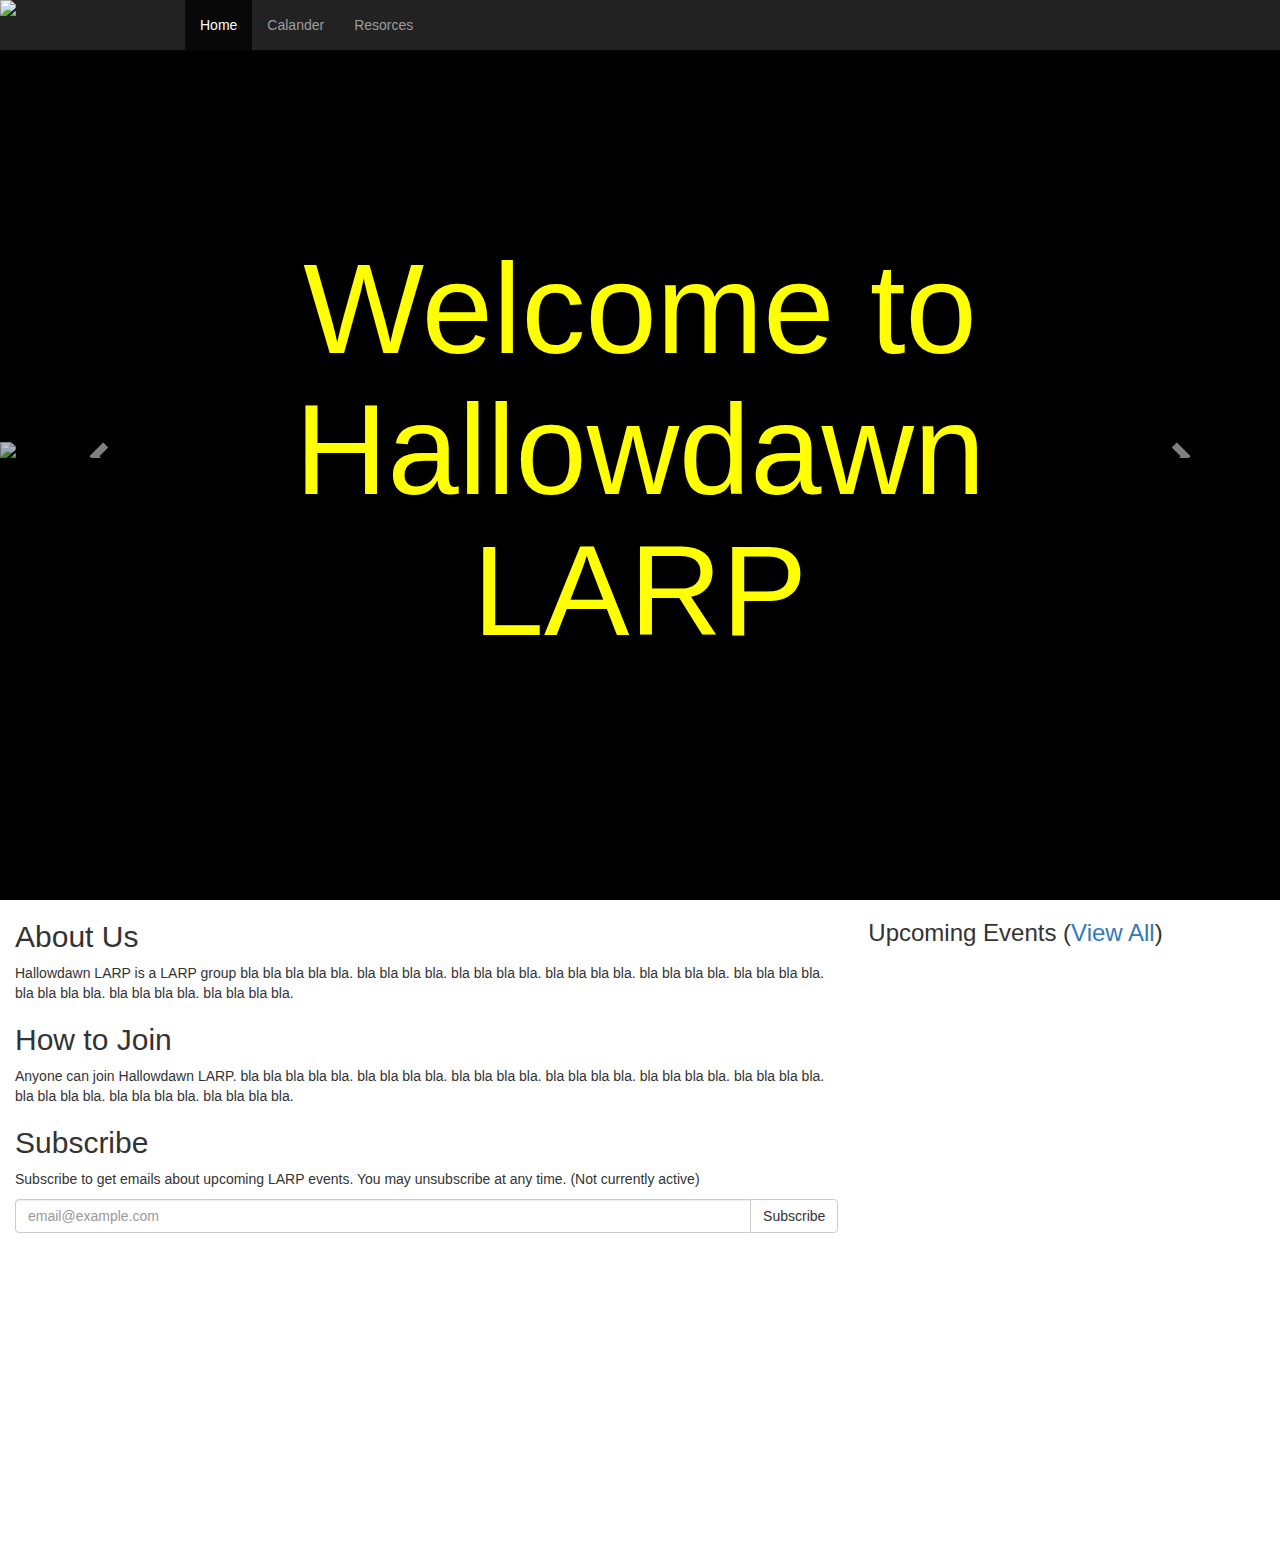
==== index.html @ 9e927157 "Update index.html" ====
<!DOCTYPE html>
<html>
   <head>
      <style>
         /**
         .navbar {
         list-style-type: none;
         margin: 0;
         padding: 0;
         overflow: hidden;
         background-color: #333;
         position: -webkit-sticky; 
         position: sticky;
         top: 0;
         z-index:99;
         }
         .navbar li {
         float: left;
         }
         .navbar li a {
         display: block;
         color: white;
         text-align: center;
         padding: 14px 16px;
         text-decoration: none;
         }
         .navbar  li.notactive a:hover {
         background-color: #111;
         }
         .activepage{
         background-color: #4CAF50;   
         }
         <!–- 
         <ul class="navbar">
            <li class="activepage"><a href="#">Home</a></li>
            <li class="notactive"><a href="/calander">Calander</a></li>
            <li class="notactive"><a href="/resorces">Resorces</a></li>
            <li class="notactive"><a href="/meetthegms">Meet the GMs</a></li>
            <li class="notactive"><a href="/about">About</a></li>
         </ul>
         –>    
         **/
         .fullpage{
         width: 100vl;
         height: 100vh;
         background-color: black;
         position: relative;
         object-fit:contain;
         }
         body{
         overflow-x:visible;
         }
         .center{
         margin: 0;
         position: absolute;
         top: 50%;
         left: 50%;
         -ms-transform: translate(-50%, -50%);
         transform: translate(-50%, -50%);
         color:yellow;
         text-align: center;
         font-size: 100px;
         } 
         .footer {
         padding: 1rem;
         background-color: #efefef;
         text-align: center;
         }
         .main{
         display: inline-block;
         width:100%;
         }
         .calander{
         float: right;
         }
         #calander-small{
         width:100%;
         height:600px;
         display: inline;
         }
         #upcoming-events{
         margin-bottom:0px;
         }
         .sizehandler{
         /*object-fit:contain;
         width:100%;
         height:100%;
            */
            overflow:hidden;
         }
         .fitscreen{
         width: 100vl;
         height: 100vh;
         overflow: hidden;
         background-color: black;
         }
      </style>
      <link rel="stylesheet" href="https://maxcdn.bootstrapcdn.com/bootstrap/3.3.7/css/bootstrap.min.css">
      <script src="https://ajax.googleapis.com/ajax/libs/jquery/3.3.1/jquery.min.js"></script>
      <script src="https://maxcdn.bootstrapcdn.com/bootstrap/3.3.7/js/bootstrap.min.js"></script>
      <meta name="viewport" content="width=device-width, initial-scale=1.0">

   </head>
   <body>
      
      <div style="background-color:black;">
         <div class="navbar navbar-inverse navbar-fixed-top" style="">
               <div class="container-fluid">
                  <div class="navbar-header">
                        <button type="button" class="navbar-toggle" data-toggle="collapse" data-target=".navbar-collapse">
           <span class="icon-bar"></span>
           <span class="icon-bar"></span>
           <span class="icon-bar"></span>
         </button>

                 <div style=" width:170px;"><a class="navbar-brand" href="/" style="padding:0px;"><img src="https://drive.google.com/uc?id=19HmueVt6Y9mf9QRbg8H07VBd2w1XNwyW" height="100%"></a></div>
                  </div>
                  <div class="collapse navbar-collapse">
                    <ul class="nav navbar-nav">
                       <li class="active"><a href="/">Home</a></li>
                       <li class=""><a href="/calander">Calander</a></li>
                       <li class=""><a href="/resorces">Resorces</a></li>
                    </ul>
                  </div>

               </div>
            </div>      
      </div>
      
      <div class="fitscreen">
         <div id="myCarousel" class="carousel slide sizehandler center" data-ride="carousel">
            <!-- Indicators -->
            <ol class="carousel-indicators">
               <li data-target="#myCarousel" data-slide-to="0" class="active"></li>
               <li data-target="#myCarousel" data-slide-to="1"></li>
               <li data-target="#myCarousel" data-slide-to="2"></li>
            </ol>
            <div class="carousel-inner sizehandler">
               <div class="item active sizehandler">
                  <img src="https://drive.google.com/uc?id=1uFuVrwVO9t5yABzcoA9X4LlfnBlAL1IV" class="slideshowimage sizehandler img-responsive img-fluid">
               </div>
               <div class="item sizehandler" >
                  <img src="https://drive.google.com/uc?id=1Ld4ktxj4yw52v7r0cv0B0_8JmDArGMbt" class="slideshowimage sizehandler img-responsive img-fluid">
               </div>
               <div class="item sizehandler">
                  <img src="https://drive.google.com/uc?id=1aMeHgfX6IV-PmOSwBxKHJGEZh34F7Rzo" class="slideshowimage sizehandler img-responsive img-fluid">
               </div>
            </div>
            <a class="left carousel-control" href="#myCarousel" data-slide="prev">
            <span class="glyphicon glyphicon-chevron-left"></span>
            <span class="sr-only">Previous</span>
            </a>
            <a class="right carousel-control" href="#myCarousel" data-slide="next">
            <span class="glyphicon glyphicon-chevron-right"></span>
            <span class="sr-only">Next</span>
            </a>
         </div>
         <h1 class="center" style="font-size:10vw;">Welcome to<br>Hallowdawn LARP</h1>
      </div>
      
      
      
      <div class="container-fluid">
      <div class="row">
      
      	 <div class="col-md-8 col-sm-9">
            <h2>About Us</h2>
            <p>Hallowdawn LARP is a LARP group bla bla bla bla bla. bla bla bla bla. bla bla bla bla. bla bla bla bla. bla bla bla bla. bla bla bla bla. bla bla bla bla. bla bla bla bla. bla bla bla bla. </p>
            <h2>How to Join</h2>
            <p>Anyone can join Hallowdawn LARP. bla bla bla bla bla. bla bla bla bla. bla bla bla bla. bla bla bla bla. bla bla bla bla. bla bla bla bla. bla bla bla bla. bla bla bla bla. bla bla bla bla. </p>
            <h2>Subscribe</h2>
            <p>Subscribe to get emails about upcoming LARP events. You may unsubscribe at any time. (Not currently active) </p>
            <div class="input-group">
   <input type="text" class="form-control" placeholder="email@example.com">
   <span class="input-group-btn">
        <button class="btn btn-default" type="button">Subscribe</button>
   </span>
</div>

         </div>
         
         
         
         
         <div class="col-md-4 col-sm-3">
            <h3 id="upcoming-events">Upcoming Events (<a href="/calander">View All</a>)</h3>
            <iframe id="calander-small" src="https://calendar.google.com/calendar/embed?title=Upcoming%20events&amp;showTitle=0&amp;showNav=0&amp;showDate=0&amp;showPrint=0&amp;showTabs=0&amp;showCalendars=0&amp;showTz=0&amp;mode=AGENDA&amp;height=600&amp;wkst=1&amp;bgcolor=%23ffffff&amp;src=qfc3v9khg23573n6dgpnih6540%40group.calendar.google.com&amp;color=%23B1440E&amp;ctz=America%2FLos_Angeles" style="border-width:0" frameborder="0" scrolling="no"></iframe>
         </div>
         
      </div>
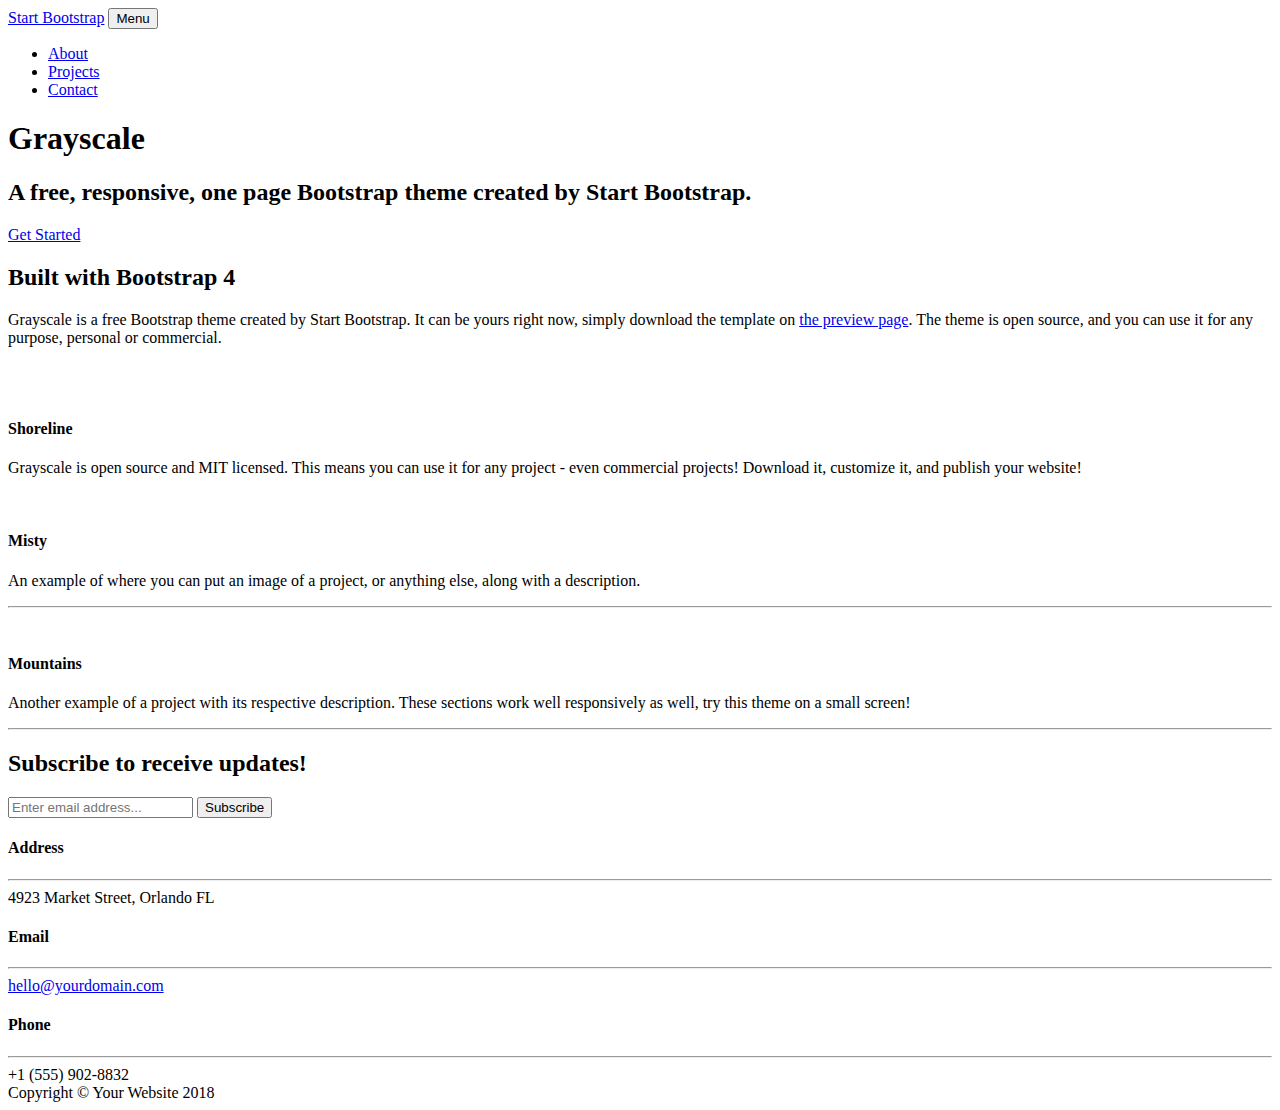
==== commit 78fe974a: "Add files via upload" ====
--- a/index.html
+++ b/index.html
@@ -1,194 +1,228 @@
 <!DOCTYPE html>
-<html>
-   <head>
-      <style>
-         /**
-         .navbar {
-         list-style-type: none;
-         margin: 0;
-         padding: 0;
-         overflow: hidden;
-         background-color: #333;
-         position: -webkit-sticky; 
-         position: sticky;
-         top: 0;
-         z-index:99;
-         }
-         .navbar li {
-         float: left;
-         }
-         .navbar li a {
-         display: block;
-         color: white;
-         text-align: center;
-         padding: 14px 16px;
-         text-decoration: none;
-         }
-         .navbar  li.notactive a:hover {
-         background-color: #111;
-         }
-         .activepage{
-         background-color: #4CAF50;   
-         }
-         <!–- 
-         <ul class="navbar">
-            <li class="activepage"><a href="#">Home</a></li>
-            <li class="notactive"><a href="/calander">Calander</a></li>
-            <li class="notactive"><a href="/resorces">Resorces</a></li>
-            <li class="notactive"><a href="/meetthegms">Meet the GMs</a></li>
-            <li class="notactive"><a href="/about">About</a></li>
-         </ul>
-         –>    
-         **/
-         .fullpage{
-         width: 100vl;
-         height: 100vh;
-         background-color: black;
-         position: relative;
-         object-fit:contain;
-         }
-         body{
-         overflow-x:visible;
-         }
-         .center{
-         margin: 0;
-         position: absolute;
-         top: 50%;
-         left: 50%;
-         -ms-transform: translate(-50%, -50%);
-         transform: translate(-50%, -50%);
-         color:yellow;
-         text-align: center;
-         font-size: 100px;
-         } 
-         .footer {
-         padding: 1rem;
-         background-color: #efefef;
-         text-align: center;
-         }
-         .main{
-         display: inline-block;
-         width:100%;
-         }
-         .calander{
-         float: right;
-         }
-         #calander-small{
-         width:100%;
-         height:600px;
-         display: inline;
-         }
-         #upcoming-events{
-         margin-bottom:0px;
-         }
-         .sizehandler{
-         /*object-fit:contain;
-         width:100%;
-         height:100%;
-            */
-            overflow:hidden;
-         }
-         .fitscreen{
-         width: 100vl;
-         height: 100vh;
-         overflow: hidden;
-         background-color: black;
-         }
-      </style>
-      <link rel="stylesheet" href="https://maxcdn.bootstrapcdn.com/bootstrap/3.3.7/css/bootstrap.min.css">
-      <script src="https://ajax.googleapis.com/ajax/libs/jquery/3.3.1/jquery.min.js"></script>
-      <script src="https://maxcdn.bootstrapcdn.com/bootstrap/3.3.7/js/bootstrap.min.js"></script>
-      <meta name="viewport" content="width=device-width, initial-scale=1.0">
-
-   </head>
-   <body>
-      
-      <div style="background-color:black;">
-         <div class="navbar navbar-inverse navbar-fixed-top" style="">
-               <div class="container-fluid">
-                  <div class="navbar-header">
-                        <button type="button" class="navbar-toggle" data-toggle="collapse" data-target=".navbar-collapse">
-           <span class="icon-bar"></span>
-           <span class="icon-bar"></span>
-           <span class="icon-bar"></span>
-         </button>
-
-                 <div style=" width:170px;"><a class="navbar-brand" href="/" style="padding:0px;"><img src="https://drive.google.com/uc?id=19HmueVt6Y9mf9QRbg8H07VBd2w1XNwyW" height="100%"></a></div>
-                  </div>
-                  <div class="collapse navbar-collapse">
-                    <ul class="nav navbar-nav">
-                       <li class="active"><a href="/">Home</a></li>
-                       <li class=""><a href="/calander">Calander</a></li>
-                       <li class=""><a href="/resorces">Resorces</a></li>
-                    </ul>
-                  </div>
-
-               </div>
-            </div>      
-      </div>
-      
-      <div class="fitscreen">
-         <div id="myCarousel" class="carousel slide sizehandler center" data-ride="carousel">
-            <!-- Indicators -->
-            <ol class="carousel-indicators">
-               <li data-target="#myCarousel" data-slide-to="0" class="active"></li>
-               <li data-target="#myCarousel" data-slide-to="1"></li>
-               <li data-target="#myCarousel" data-slide-to="2"></li>
-            </ol>
-            <div class="carousel-inner sizehandler">
-               <div class="item active sizehandler">
-                  <img src="https://drive.google.com/uc?id=1uFuVrwVO9t5yABzcoA9X4LlfnBlAL1IV" class="slideshowimage sizehandler img-responsive img-fluid">
-               </div>
-               <div class="item sizehandler" >
-                  <img src="https://drive.google.com/uc?id=1Ld4ktxj4yw52v7r0cv0B0_8JmDArGMbt" class="slideshowimage sizehandler img-responsive img-fluid">
-               </div>
-               <div class="item sizehandler">
-                  <img src="https://drive.google.com/uc?id=1aMeHgfX6IV-PmOSwBxKHJGEZh34F7Rzo" class="slideshowimage sizehandler img-responsive img-fluid">
-               </div>
-            </div>
-            <a class="left carousel-control" href="#myCarousel" data-slide="prev">
-            <span class="glyphicon glyphicon-chevron-left"></span>
-            <span class="sr-only">Previous</span>
-            </a>
-            <a class="right carousel-control" href="#myCarousel" data-slide="next">
-            <span class="glyphicon glyphicon-chevron-right"></span>
-            <span class="sr-only">Next</span>
-            </a>
-         </div>
-         <h1 class="center" style="font-size:10vw;">Welcome to<br>Hallowdawn LARP</h1>
-      </div>
-      
-      
-      
-      <div class="container-fluid">
-      <div class="row">
-      
-      	 <div class="col-md-8 col-sm-9">
-            <h2>About Us</h2>
-            <p>Hallowdawn LARP is a LARP group bla bla bla bla bla. bla bla bla bla. bla bla bla bla. bla bla bla bla. bla bla bla bla. bla bla bla bla. bla bla bla bla. bla bla bla bla. bla bla bla bla. </p>
-            <h2>How to Join</h2>
-            <p>Anyone can join Hallowdawn LARP. bla bla bla bla bla. bla bla bla bla. bla bla bla bla. bla bla bla bla. bla bla bla bla. bla bla bla bla. bla bla bla bla. bla bla bla bla. bla bla bla bla. </p>
-            <h2>Subscribe</h2>
-            <p>Subscribe to get emails about upcoming LARP events. You may unsubscribe at any time. (Not currently active) </p>
-            <div class="input-group">
-   <input type="text" class="form-control" placeholder="email@example.com">
-   <span class="input-group-btn">
-        <button class="btn btn-default" type="button">Subscribe</button>
-   </span>
-</div>
-
-         </div>
-         
-         
-         
-         
-         <div class="col-md-4 col-sm-3">
-            <h3 id="upcoming-events">Upcoming Events (<a href="/calander">View All</a>)</h3>
-            <iframe id="calander-small" src="https://calendar.google.com/calendar/embed?title=Upcoming%20events&amp;showTitle=0&amp;showNav=0&amp;showDate=0&amp;showPrint=0&amp;showTabs=0&amp;showCalendars=0&amp;showTz=0&amp;mode=AGENDA&amp;height=600&amp;wkst=1&amp;bgcolor=%23ffffff&amp;src=qfc3v9khg23573n6dgpnih6540%40group.calendar.google.com&amp;color=%23B1440E&amp;ctz=America%2FLos_Angeles" style="border-width:0" frameborder="0" scrolling="no"></iframe>
-         </div>
-         
-      </div>
-      
-      
-      
-      
+<html lang="en">
+
+  <head>
+
+    <meta charset="utf-8">
+    <meta name="viewport" content="width=device-width, initial-scale=1, shrink-to-fit=no">
+    <meta name="description" content="">
+    <meta name="author" content="">
+
+    <title>Grayscale - Start Bootstrap Theme</title>
+
+    <!-- Bootstrap core CSS -->
+    <link href="vendor/bootstrap/css/bootstrap.min.css" rel="stylesheet">
+
+    <!-- Custom fonts for this template -->
+    <link href="vendor/fontawesome-free/css/all.min.css" rel="stylesheet">
+    <link href="https://fonts.googleapis.com/css?family=Varela+Round" rel="stylesheet">
+    <link href="https://fonts.googleapis.com/css?family=Nunito:200,200i,300,300i,400,400i,600,600i,700,700i,800,800i,900,900i" rel="stylesheet">
+
+    <!-- Custom styles for this template -->
+    <link href="css/grayscale.min.css" rel="stylesheet">
+
+  </head>
+
+  <body id="page-top">
+
+    <!-- Navigation -->
+    <nav class="navbar navbar-expand-lg navbar-light fixed-top" id="mainNav">
+      <div class="container">
+        <a class="navbar-brand js-scroll-trigger" href="#page-top">Start Bootstrap</a>
+        <button class="navbar-toggler navbar-toggler-right" type="button" data-toggle="collapse" data-target="#navbarResponsive" aria-controls="navbarResponsive" aria-expanded="false" aria-label="Toggle navigation">
+          Menu
+          <i class="fas fa-bars"></i>
+        </button>
+        <div class="collapse navbar-collapse" id="navbarResponsive">
+          <ul class="navbar-nav ml-auto">
+            <li class="nav-item">
+              <a class="nav-link js-scroll-trigger" href="#about">About</a>
+            </li>
+            <li class="nav-item">
+              <a class="nav-link js-scroll-trigger" href="#projects">Projects</a>
+            </li>
+            <li class="nav-item">
+              <a class="nav-link js-scroll-trigger" href="#signup">Contact</a>
+            </li>
+          </ul>
+        </div>
+      </div>
+    </nav>
+
+    <!-- Header -->
+    <header class="masthead">
+      <div class="container d-flex h-100 align-items-center">
+        <div class="mx-auto text-center">
+          <h1 class="mx-auto my-0 text-uppercase">Grayscale</h1>
+          <h2 class="text-white-50 mx-auto mt-2 mb-5">A free, responsive, one page Bootstrap theme created by Start Bootstrap.</h2>
+          <a href="#about" class="btn btn-primary js-scroll-trigger">Get Started</a>
+        </div>
+      </div>
+    </header>
+
+    <!-- About Section -->
+    <section id="about" class="about-section text-center">
+      <div class="container">
+        <div class="row">
+          <div class="col-lg-8 mx-auto">
+            <h2 class="text-white mb-4">Built with Bootstrap 4</h2>
+            <p class="text-white-50">Grayscale is a free Bootstrap theme created by Start Bootstrap. It can be yours right now, simply download the template on
+              <a href="http://startbootstrap.com/template-overviews/grayscale/">the preview page</a>. The theme is open source, and you can use it for any purpose, personal or commercial.</p>
+          </div>
+        </div>
+        <img src="img/ipad.png" class="img-fluid" alt="">
+      </div>
+    </section>
+
+    <!-- Projects Section -->
+    <section id="projects" class="projects-section bg-light">
+      <div class="container">
+
+        <!-- Featured Project Row -->
+        <div class="row align-items-center no-gutters mb-4 mb-lg-5">
+          <div class="col-xl-8 col-lg-7">
+            <img class="img-fluid mb-3 mb-lg-0" src="img/bg-masthead.jpg" alt="">
+          </div>
+          <div class="col-xl-4 col-lg-5">
+            <div class="featured-text text-center text-lg-left">
+              <h4>Shoreline</h4>
+              <p class="text-black-50 mb-0">Grayscale is open source and MIT licensed. This means you can use it for any project - even commercial projects! Download it, customize it, and publish your website!</p>
+            </div>
+          </div>
+        </div>
+
+        <!-- Project One Row -->
+        <div class="row justify-content-center no-gutters mb-5 mb-lg-0">
+          <div class="col-lg-6">
+            <img class="img-fluid" src="img/demo-image-01.jpg" alt="">
+          </div>
+          <div class="col-lg-6">
+            <div class="bg-black text-center h-100 project">
+              <div class="d-flex h-100">
+                <div class="project-text w-100 my-auto text-center text-lg-left">
+                  <h4 class="text-white">Misty</h4>
+                  <p class="mb-0 text-white-50">An example of where you can put an image of a project, or anything else, along with a description.</p>
+                  <hr class="d-none d-lg-block mb-0 ml-0">
+                </div>
+              </div>
+            </div>
+          </div>
+        </div>
+
+        <!-- Project Two Row -->
+        <div class="row justify-content-center no-gutters">
+          <div class="col-lg-6">
+            <img class="img-fluid" src="img/demo-image-02.jpg" alt="">
+          </div>
+          <div class="col-lg-6 order-lg-first">
+            <div class="bg-black text-center h-100 project">
+              <div class="d-flex h-100">
+                <div class="project-text w-100 my-auto text-center text-lg-right">
+                  <h4 class="text-white">Mountains</h4>
+                  <p class="mb-0 text-white-50">Another example of a project with its respective description. These sections work well responsively as well, try this theme on a small screen!</p>
+                  <hr class="d-none d-lg-block mb-0 mr-0">
+                </div>
+              </div>
+            </div>
+          </div>
+        </div>
+
+      </div>
+    </section>
+
+    <!-- Signup Section -->
+    <section id="signup" class="signup-section">
+      <div class="container">
+        <div class="row">
+          <div class="col-md-10 col-lg-8 mx-auto text-center">
+
+            <i class="far fa-paper-plane fa-2x mb-2 text-white"></i>
+            <h2 class="text-white mb-5">Subscribe to receive updates!</h2>
+
+            <form class="form-inline d-flex">
+              <input type="email" class="form-control flex-fill mr-0 mr-sm-2 mb-3 mb-sm-0" id="inputEmail" placeholder="Enter email address...">
+              <button type="submit" class="btn btn-primary mx-auto">Subscribe</button>
+            </form>
+
+          </div>
+        </div>
+      </div>
+    </section>
+
+    <!-- Contact Section -->
+    <section class="contact-section bg-black">
+      <div class="container">
+
+        <div class="row">
+
+          <div class="col-md-4 mb-3 mb-md-0">
+            <div class="card py-4 h-100">
+              <div class="card-body text-center">
+                <i class="fas fa-map-marked-alt text-primary mb-2"></i>
+                <h4 class="text-uppercase m-0">Address</h4>
+                <hr class="my-4">
+                <div class="small text-black-50">4923 Market Street, Orlando FL</div>
+              </div>
+            </div>
+          </div>
+
+          <div class="col-md-4 mb-3 mb-md-0">
+            <div class="card py-4 h-100">
+              <div class="card-body text-center">
+                <i class="fas fa-envelope text-primary mb-2"></i>
+                <h4 class="text-uppercase m-0">Email</h4>
+                <hr class="my-4">
+                <div class="small text-black-50">
+                  <a href="#">hello@yourdomain.com</a>
+                </div>
+              </div>
+            </div>
+          </div>
+
+          <div class="col-md-4 mb-3 mb-md-0">
+            <div class="card py-4 h-100">
+              <div class="card-body text-center">
+                <i class="fas fa-mobile-alt text-primary mb-2"></i>
+                <h4 class="text-uppercase m-0">Phone</h4>
+                <hr class="my-4">
+                <div class="small text-black-50">+1 (555) 902-8832</div>
+              </div>
+            </div>
+          </div>
+        </div>
+
+        <div class="social d-flex justify-content-center">
+          <a href="#" class="mx-2">
+            <i class="fab fa-twitter"></i>
+          </a>
+          <a href="#" class="mx-2">
+            <i class="fab fa-facebook-f"></i>
+          </a>
+          <a href="#" class="mx-2">
+            <i class="fab fa-github"></i>
+          </a>
+        </div>
+
+      </div>
+    </section>
+
+    <!-- Footer -->
+    <footer class="bg-black small text-center text-white-50">
+      <div class="container">
+        Copyright &copy; Your Website 2018
+      </div>
+    </footer>
+
+    <!-- Bootstrap core JavaScript -->
+    <script src="vendor/jquery/jquery.min.js"></script>
+    <script src="vendor/bootstrap/js/bootstrap.bundle.min.js"></script>
+
+    <!-- Plugin JavaScript -->
+    <script src="vendor/jquery-easing/jquery.easing.min.js"></script>
+
+    <!-- Custom scripts for this template -->
+    <script src="js/grayscale.min.js"></script>
+
+  </body>
+
+</html>
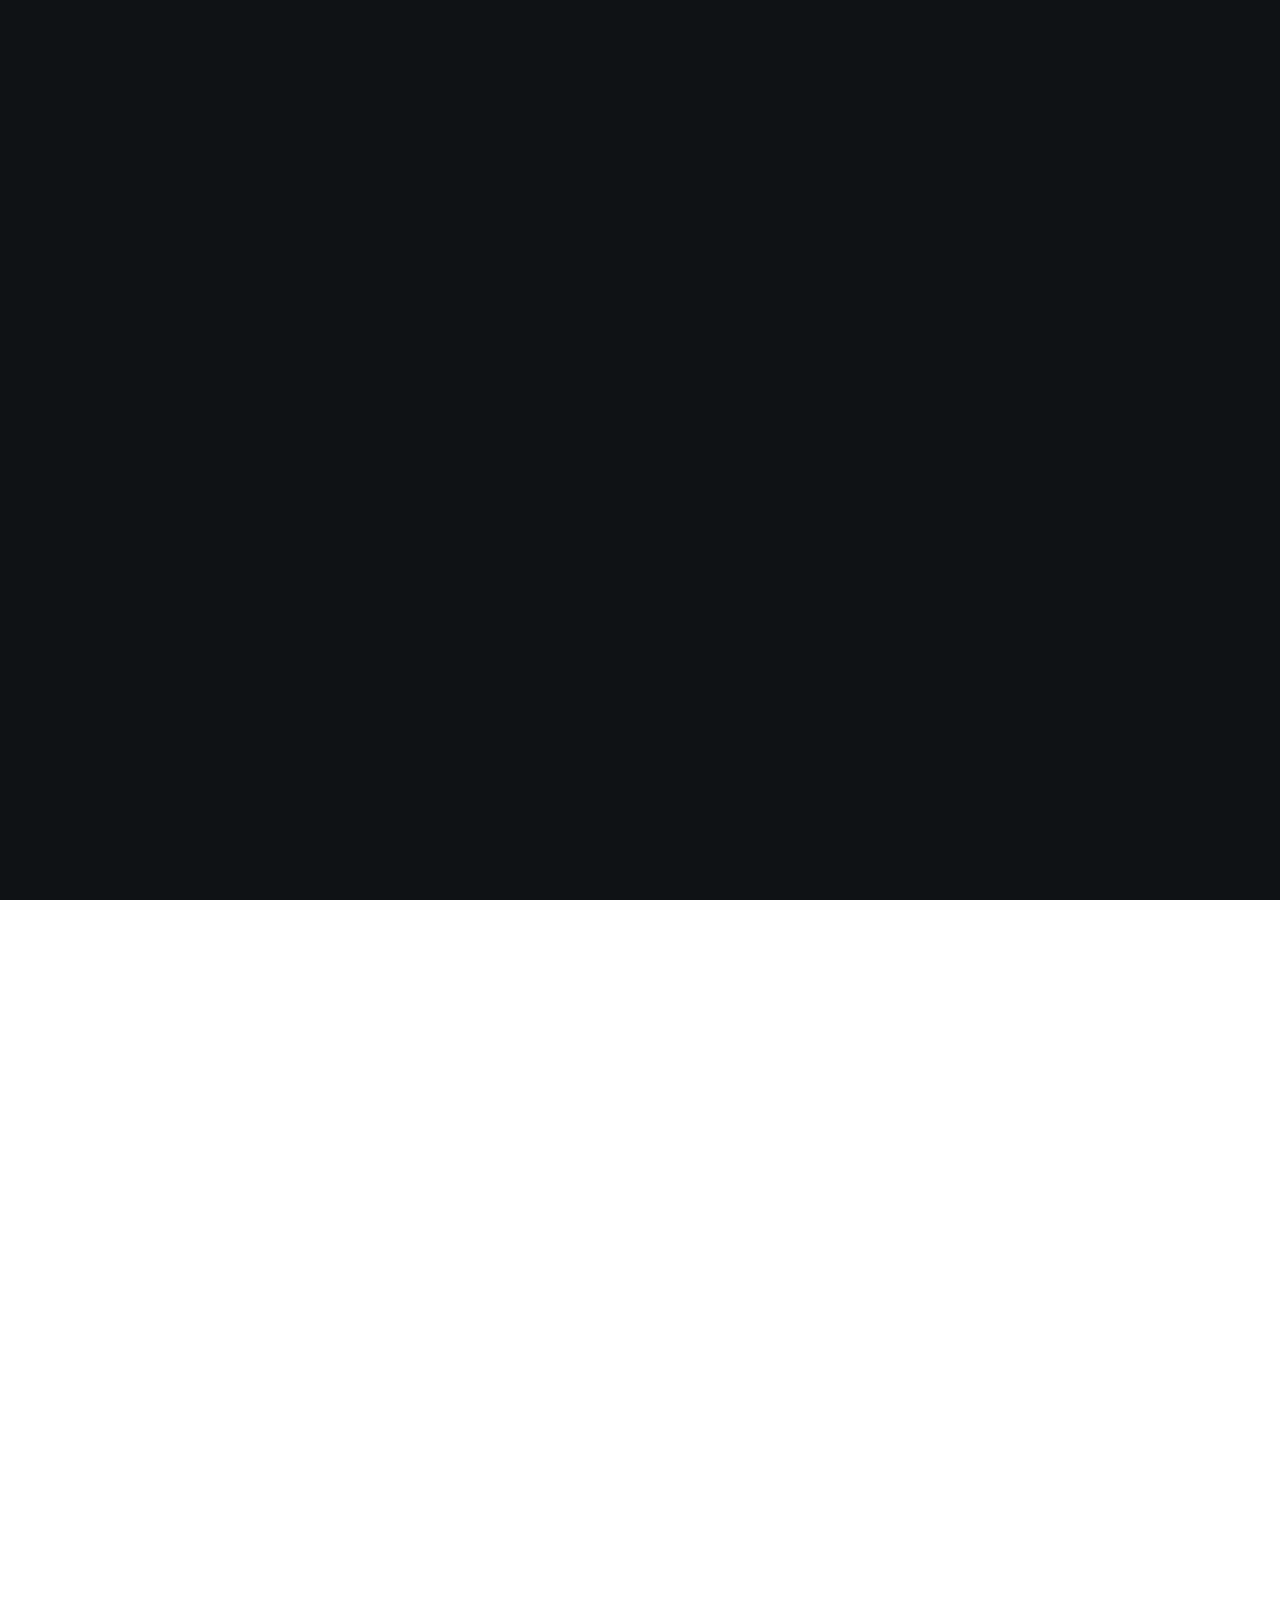
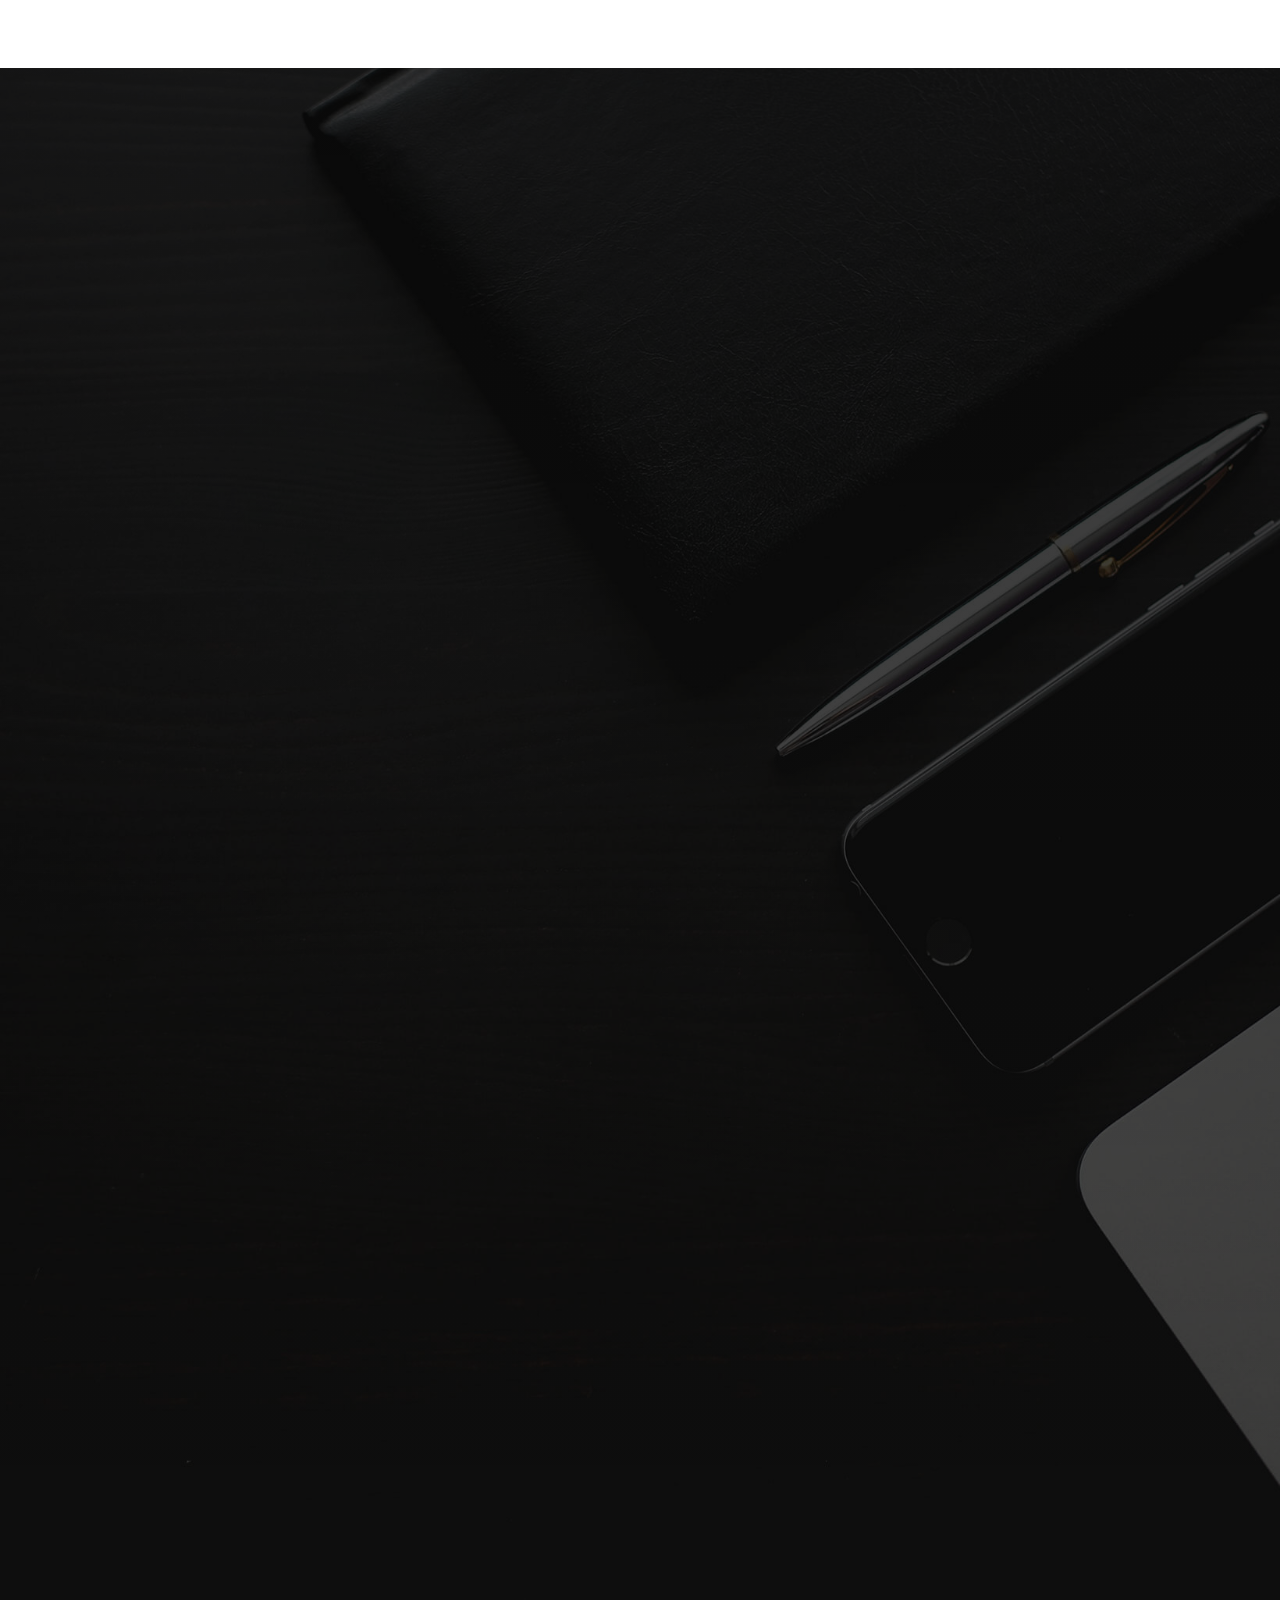
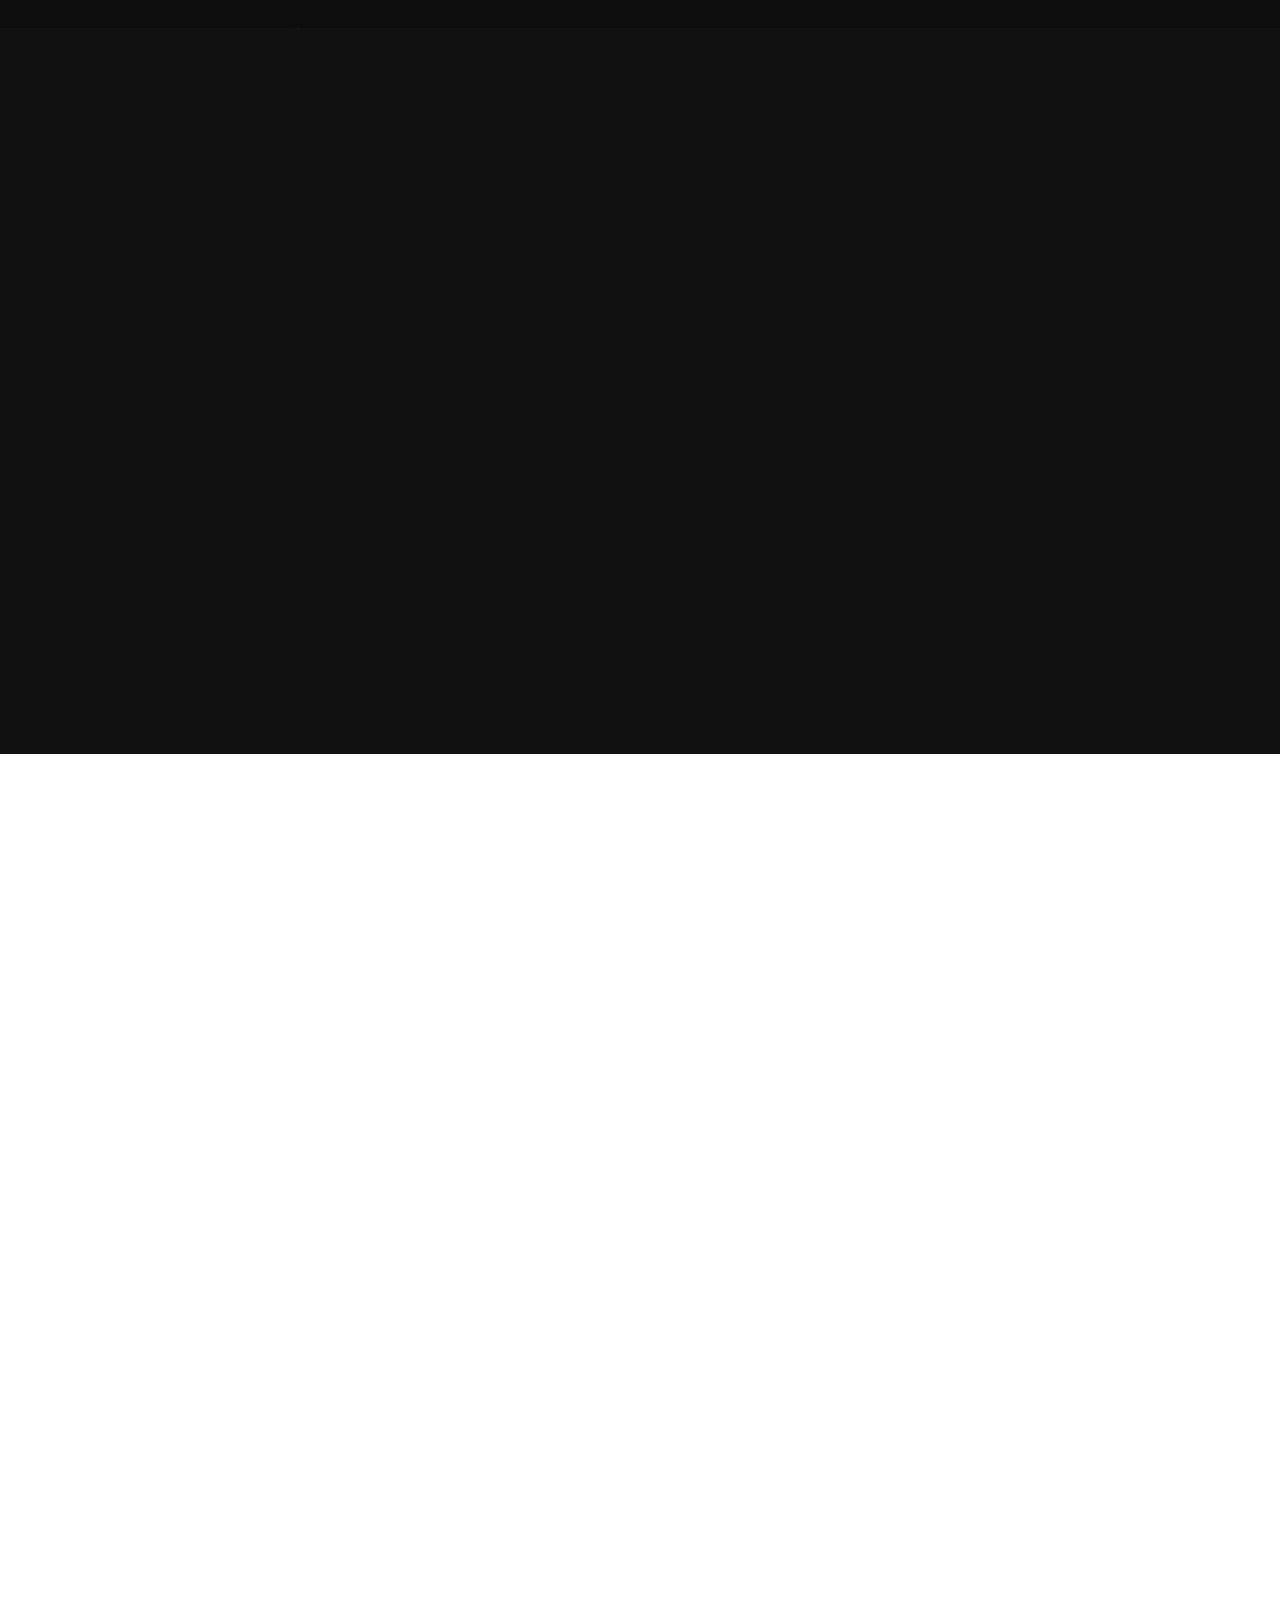
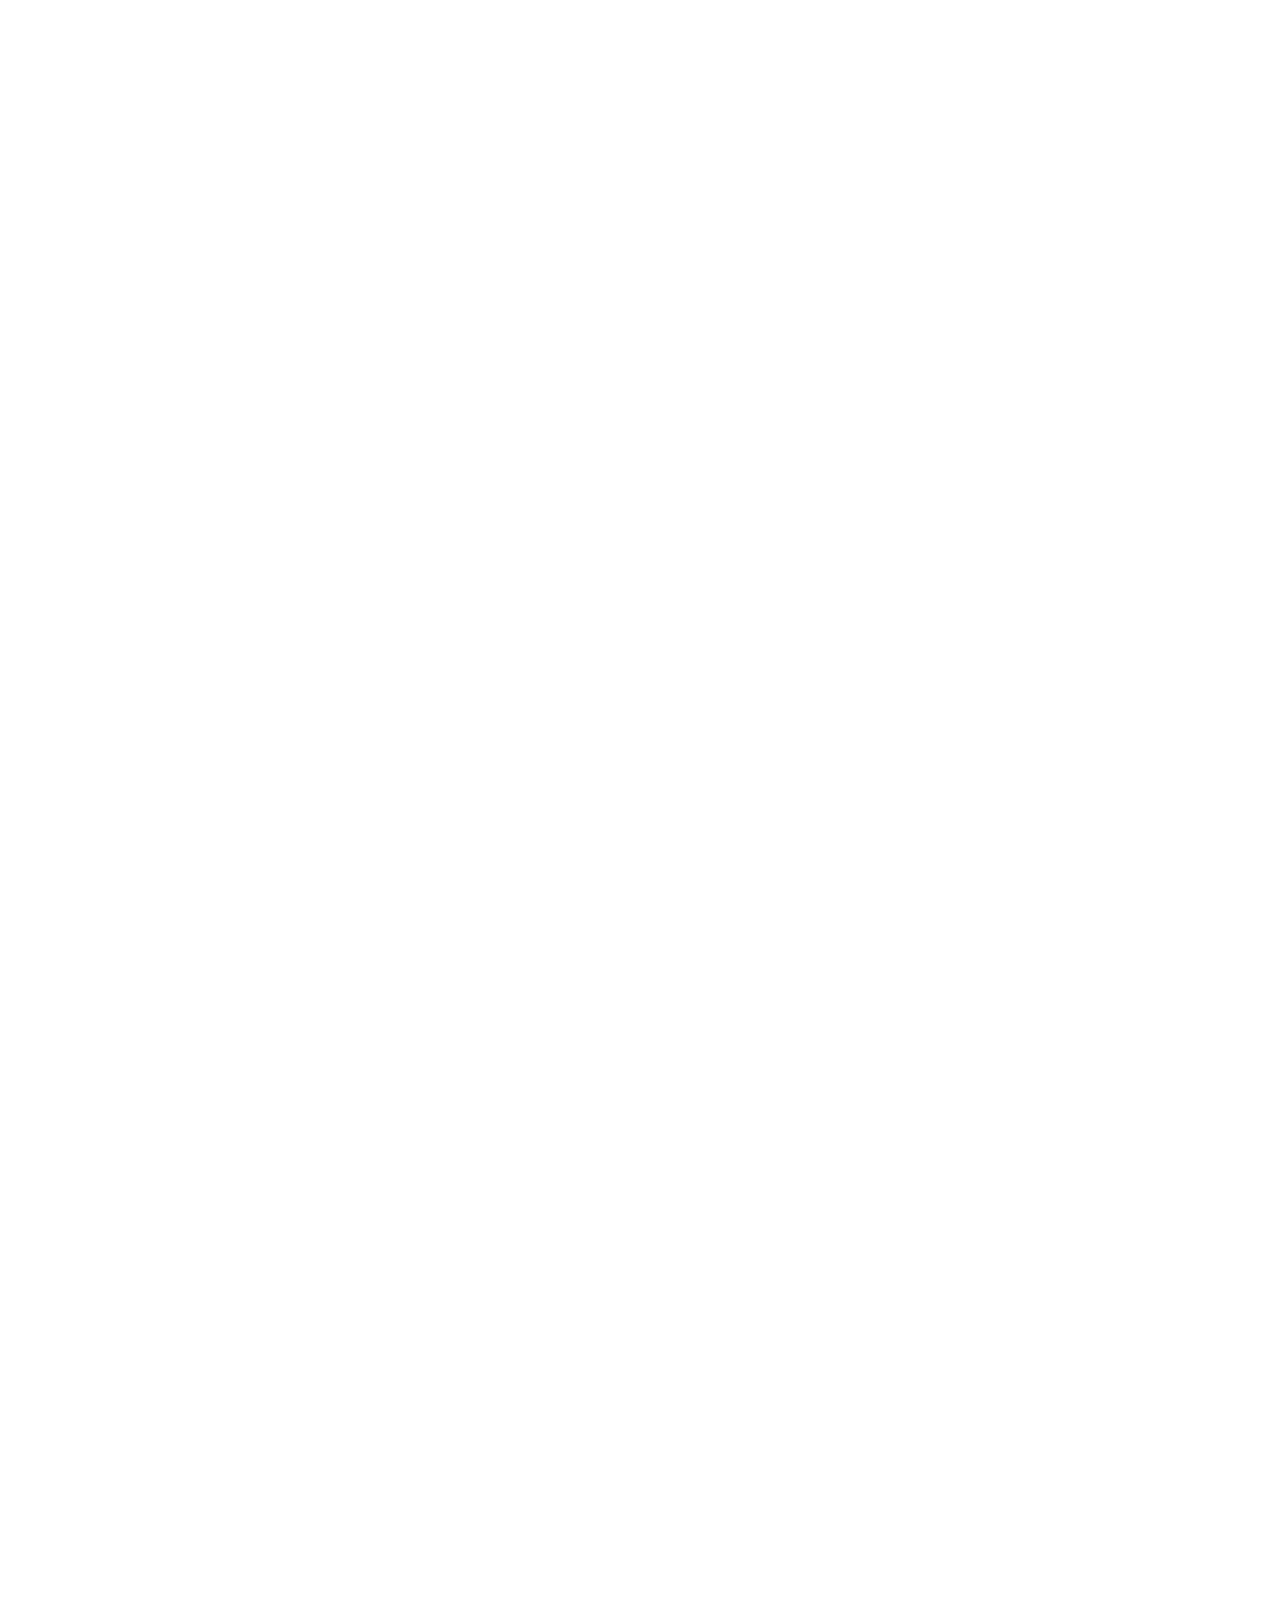
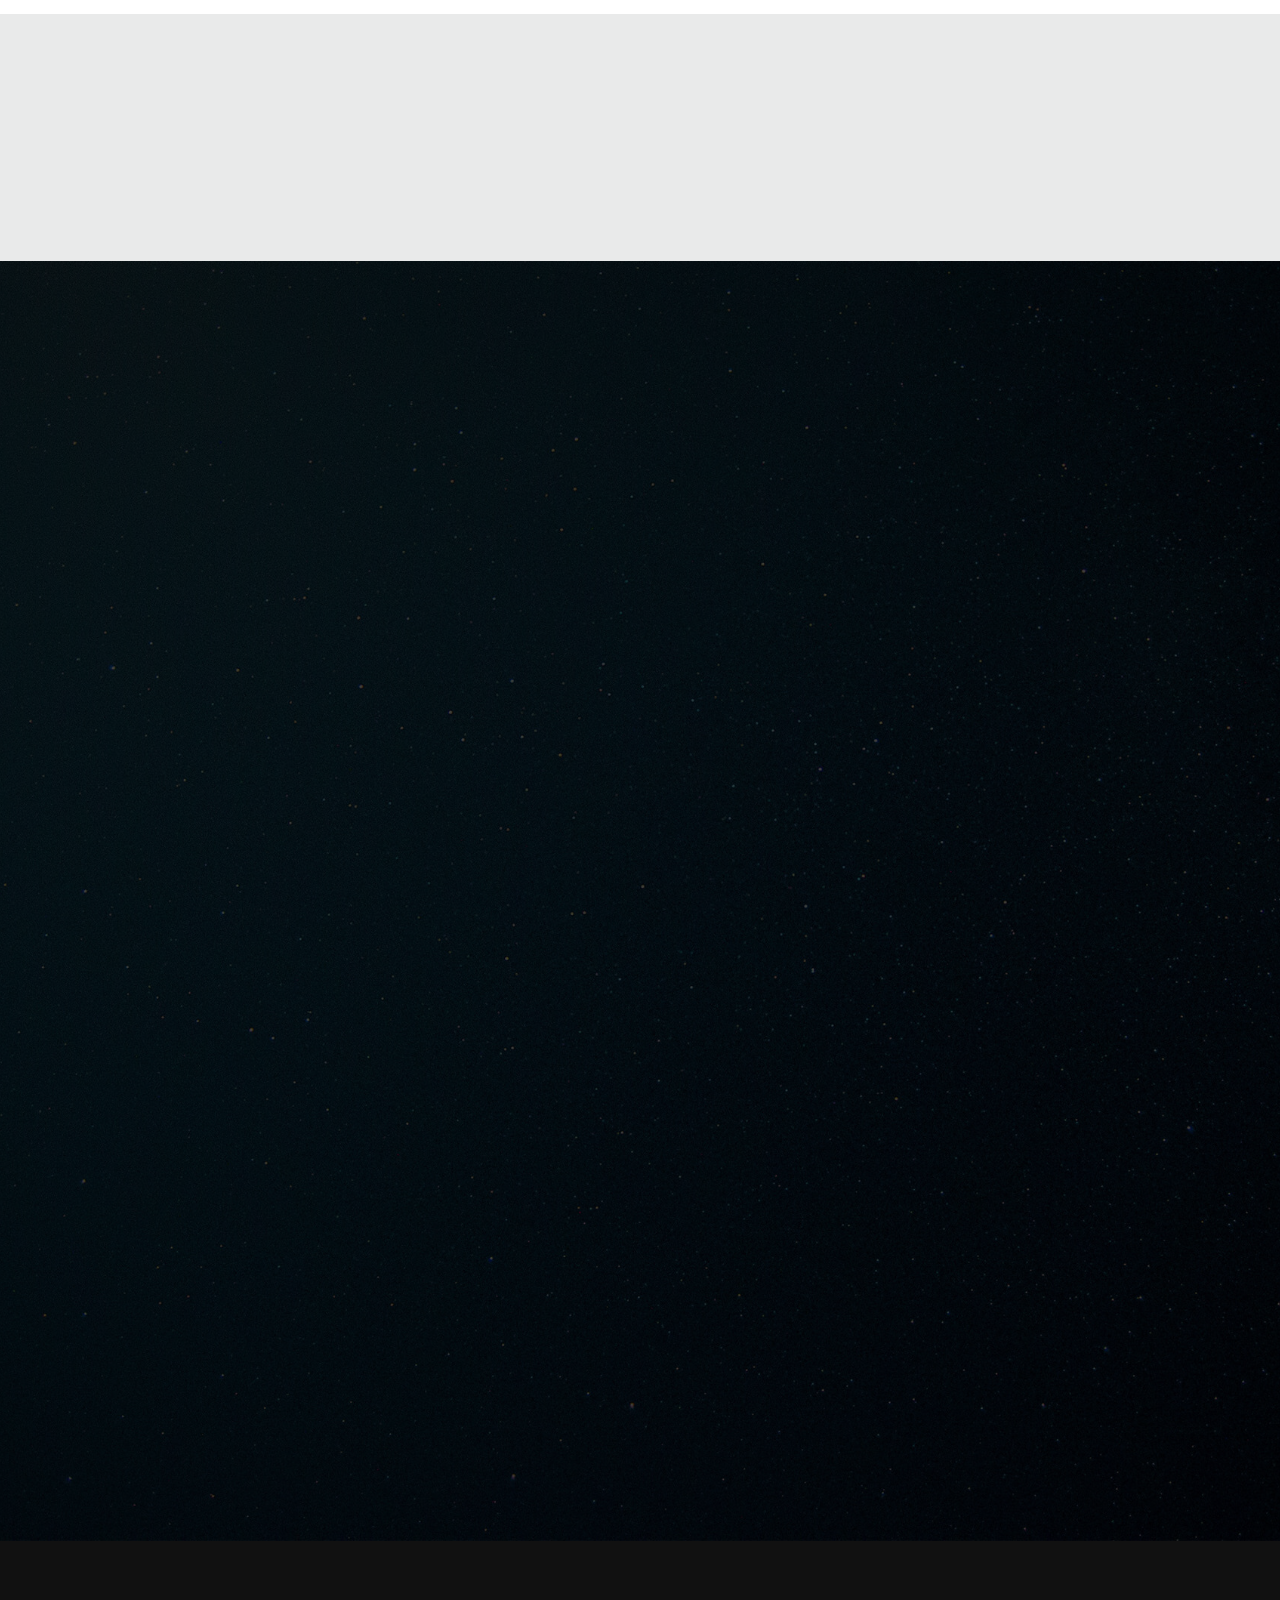
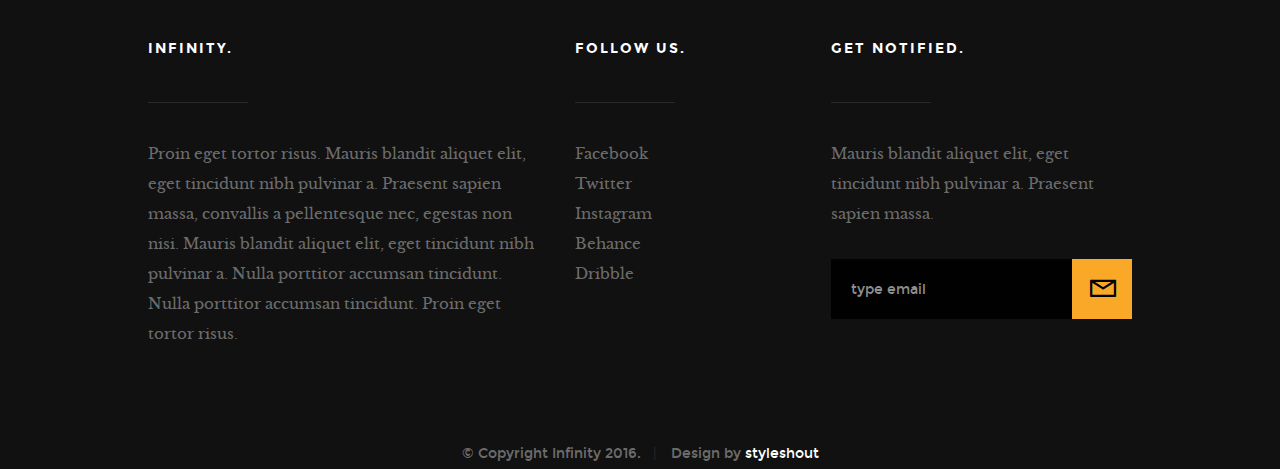
==== commit 50beb01d: "Add files via upload" ====
--- a/index.html
+++ b/index.html
@@ -1,228 +1,715 @@
-<!DOCTYPE html>
-<html lang="en">
-
-  <head>
-
-    <meta charset="utf-8">
-    <meta name="viewport" content="width=device-width, initial-scale=1, shrink-to-fit=no">
-    <meta name="description" content="">
-    <meta name="author" content="">
-
-    <title>Grayscale - Start Bootstrap Theme</title>
-
-    <!-- Bootstrap core CSS -->
-    <link href="vendor/bootstrap/css/bootstrap.min.css" rel="stylesheet">
-
-    <!-- Custom fonts for this template -->
-    <link href="vendor/fontawesome-free/css/all.min.css" rel="stylesheet">
-    <link href="https://fonts.googleapis.com/css?family=Varela+Round" rel="stylesheet">
-    <link href="https://fonts.googleapis.com/css?family=Nunito:200,200i,300,300i,400,400i,600,600i,700,700i,800,800i,900,900i" rel="stylesheet">
-
-    <!-- Custom styles for this template -->
-    <link href="css/grayscale.min.css" rel="stylesheet">
-
-  </head>
-
-  <body id="page-top">
-
-    <!-- Navigation -->
-    <nav class="navbar navbar-expand-lg navbar-light fixed-top" id="mainNav">
-      <div class="container">
-        <a class="navbar-brand js-scroll-trigger" href="#page-top">Start Bootstrap</a>
-        <button class="navbar-toggler navbar-toggler-right" type="button" data-toggle="collapse" data-target="#navbarResponsive" aria-controls="navbarResponsive" aria-expanded="false" aria-label="Toggle navigation">
-          Menu
-          <i class="fas fa-bars"></i>
-        </button>
-        <div class="collapse navbar-collapse" id="navbarResponsive">
-          <ul class="navbar-nav ml-auto">
-            <li class="nav-item">
-              <a class="nav-link js-scroll-trigger" href="#about">About</a>
-            </li>
-            <li class="nav-item">
-              <a class="nav-link js-scroll-trigger" href="#projects">Projects</a>
-            </li>
-            <li class="nav-item">
-              <a class="nav-link js-scroll-trigger" href="#signup">Contact</a>
-            </li>
-          </ul>
-        </div>
-      </div>
-    </nav>
-
-    <!-- Header -->
-    <header class="masthead">
-      <div class="container d-flex h-100 align-items-center">
-        <div class="mx-auto text-center">
-          <h1 class="mx-auto my-0 text-uppercase">Grayscale</h1>
-          <h2 class="text-white-50 mx-auto mt-2 mb-5">A free, responsive, one page Bootstrap theme created by Start Bootstrap.</h2>
-          <a href="#about" class="btn btn-primary js-scroll-trigger">Get Started</a>
-        </div>
-      </div>
-    </header>
-
-    <!-- About Section -->
-    <section id="about" class="about-section text-center">
-      <div class="container">
-        <div class="row">
-          <div class="col-lg-8 mx-auto">
-            <h2 class="text-white mb-4">Built with Bootstrap 4</h2>
-            <p class="text-white-50">Grayscale is a free Bootstrap theme created by Start Bootstrap. It can be yours right now, simply download the template on
-              <a href="http://startbootstrap.com/template-overviews/grayscale/">the preview page</a>. The theme is open source, and you can use it for any purpose, personal or commercial.</p>
-          </div>
-        </div>
-        <img src="img/ipad.png" class="img-fluid" alt="">
-      </div>
-    </section>
-
-    <!-- Projects Section -->
-    <section id="projects" class="projects-section bg-light">
-      <div class="container">
-
-        <!-- Featured Project Row -->
-        <div class="row align-items-center no-gutters mb-4 mb-lg-5">
-          <div class="col-xl-8 col-lg-7">
-            <img class="img-fluid mb-3 mb-lg-0" src="img/bg-masthead.jpg" alt="">
-          </div>
-          <div class="col-xl-4 col-lg-5">
-            <div class="featured-text text-center text-lg-left">
-              <h4>Shoreline</h4>
-              <p class="text-black-50 mb-0">Grayscale is open source and MIT licensed. This means you can use it for any project - even commercial projects! Download it, customize it, and publish your website!</p>
-            </div>
-          </div>
-        </div>
-
-        <!-- Project One Row -->
-        <div class="row justify-content-center no-gutters mb-5 mb-lg-0">
-          <div class="col-lg-6">
-            <img class="img-fluid" src="img/demo-image-01.jpg" alt="">
-          </div>
-          <div class="col-lg-6">
-            <div class="bg-black text-center h-100 project">
-              <div class="d-flex h-100">
-                <div class="project-text w-100 my-auto text-center text-lg-left">
-                  <h4 class="text-white">Misty</h4>
-                  <p class="mb-0 text-white-50">An example of where you can put an image of a project, or anything else, along with a description.</p>
-                  <hr class="d-none d-lg-block mb-0 ml-0">
-                </div>
-              </div>
-            </div>
-          </div>
-        </div>
-
-        <!-- Project Two Row -->
-        <div class="row justify-content-center no-gutters">
-          <div class="col-lg-6">
-            <img class="img-fluid" src="img/demo-image-02.jpg" alt="">
-          </div>
-          <div class="col-lg-6 order-lg-first">
-            <div class="bg-black text-center h-100 project">
-              <div class="d-flex h-100">
-                <div class="project-text w-100 my-auto text-center text-lg-right">
-                  <h4 class="text-white">Mountains</h4>
-                  <p class="mb-0 text-white-50">Another example of a project with its respective description. These sections work well responsively as well, try this theme on a small screen!</p>
-                  <hr class="d-none d-lg-block mb-0 mr-0">
-                </div>
-              </div>
-            </div>
-          </div>
-        </div>
-
-      </div>
-    </section>
-
-    <!-- Signup Section -->
-    <section id="signup" class="signup-section">
-      <div class="container">
-        <div class="row">
-          <div class="col-md-10 col-lg-8 mx-auto text-center">
-
-            <i class="far fa-paper-plane fa-2x mb-2 text-white"></i>
-            <h2 class="text-white mb-5">Subscribe to receive updates!</h2>
-
-            <form class="form-inline d-flex">
-              <input type="email" class="form-control flex-fill mr-0 mr-sm-2 mb-3 mb-sm-0" id="inputEmail" placeholder="Enter email address...">
-              <button type="submit" class="btn btn-primary mx-auto">Subscribe</button>
-            </form>
-
-          </div>
-        </div>
-      </div>
-    </section>
-
-    <!-- Contact Section -->
-    <section class="contact-section bg-black">
-      <div class="container">
-
-        <div class="row">
-
-          <div class="col-md-4 mb-3 mb-md-0">
-            <div class="card py-4 h-100">
-              <div class="card-body text-center">
-                <i class="fas fa-map-marked-alt text-primary mb-2"></i>
-                <h4 class="text-uppercase m-0">Address</h4>
-                <hr class="my-4">
-                <div class="small text-black-50">4923 Market Street, Orlando FL</div>
-              </div>
-            </div>
-          </div>
-
-          <div class="col-md-4 mb-3 mb-md-0">
-            <div class="card py-4 h-100">
-              <div class="card-body text-center">
-                <i class="fas fa-envelope text-primary mb-2"></i>
-                <h4 class="text-uppercase m-0">Email</h4>
-                <hr class="my-4">
-                <div class="small text-black-50">
-                  <a href="#">hello@yourdomain.com</a>
-                </div>
-              </div>
-            </div>
-          </div>
-
-          <div class="col-md-4 mb-3 mb-md-0">
-            <div class="card py-4 h-100">
-              <div class="card-body text-center">
-                <i class="fas fa-mobile-alt text-primary mb-2"></i>
-                <h4 class="text-uppercase m-0">Phone</h4>
-                <hr class="my-4">
-                <div class="small text-black-50">+1 (555) 902-8832</div>
-              </div>
-            </div>
-          </div>
-        </div>
-
-        <div class="social d-flex justify-content-center">
-          <a href="#" class="mx-2">
-            <i class="fab fa-twitter"></i>
-          </a>
-          <a href="#" class="mx-2">
-            <i class="fab fa-facebook-f"></i>
-          </a>
-          <a href="#" class="mx-2">
-            <i class="fab fa-github"></i>
-          </a>
-        </div>
-
-      </div>
-    </section>
-
-    <!-- Footer -->
-    <footer class="bg-black small text-center text-white-50">
-      <div class="container">
-        Copyright &copy; Your Website 2018
-      </div>
-    </footer>
-
-    <!-- Bootstrap core JavaScript -->
-    <script src="vendor/jquery/jquery.min.js"></script>
-    <script src="vendor/bootstrap/js/bootstrap.bundle.min.js"></script>
-
-    <!-- Plugin JavaScript -->
-    <script src="vendor/jquery-easing/jquery.easing.min.js"></script>
-
-    <!-- Custom scripts for this template -->
-    <script src="js/grayscale.min.js"></script>
-
-  </body>
-
-</html>
+<!DOCTYPE html>
+<!--[if IE 8 ]><html class="no-js oldie ie8" lang="en"> <![endif]-->
+<!--[if IE 9 ]><html class="no-js oldie ie9" lang="en"> <![endif]-->
+<!--[if (gte IE 9)|!(IE)]><!--><html class="no-js" lang="en"> <!--<![endif]-->
+<head>
+
+   <!--- basic page needs
+   ================================================== -->
+   <meta charset="utf-8">
+	<title>Hallowdawn LARP</title>
+	<meta name="description" content="">  
+	<meta name="author" content="">
+
+   <!-- mobile specific metas
+   ================================================== -->
+	<meta name="viewport" content="width=device-width, initial-scale=1, maximum-scale=1">
+
+ 	<!-- CSS
+   ================================================== -->
+   <link rel="stylesheet" href="css/base.css">
+   <link rel="stylesheet" href="css/vendor.css">  
+   <link rel="stylesheet" href="css/main.css">  
+
+   <!-- script
+   ================================================== -->
+	<script src="js/modernizr.js"></script>
+	<script src="js/pace.min.js"></script>
+
+   <!-- favicons
+	================================================== -->
+	<link rel="shortcut icon" href="favicon.ico" type="image/x-icon">
+	<link rel="icon" href="favicon.ico" type="image/x-icon">
+
+</head>
+
+<body id="top">
+
+	<!-- header 
+   ================================================== -->
+   <header> 
+
+   	<div class="header-logo">
+	      <a href="index.html">Infinity</a>
+	   </div> 
+
+		<a id="header-menu-trigger" href="#0">
+		 	<span class="header-menu-text">Menu</span>
+		  	<span class="header-menu-icon"></span>
+		</a> 
+
+		<nav id="menu-nav-wrap">
+
+			<a href="#0" class="close-button" title="close"><span>Close</span></a>	
+
+	   	<h3>Infinity.</h3>  
+
+			<ul class="nav-list">
+				<li class="current"><a class="smoothscroll" href="#home" title="">Home</a></li>
+				<li><a class="smoothscroll" href="#about" title="">About</a></li>
+				<li><a class="smoothscroll" href="#services" title="">Services</a></li>
+				<li><a class="smoothscroll" href="#portfolio" title="">Works</a></li>
+				<li><a class="smoothscroll" href="#contact" title="">Contact</a></li>						
+			</ul>	
+
+			<p class="sponsor-text">
+			</p>			
+
+			<ul class="header-social-list">
+	         <li>
+	         	<a href="#"><i class="fa fa-facebook-square"></i></a>
+	         </li>
+	         <li>
+	         	<a href="#"><i class="fa fa-twitter"></i></a>
+	         </li>
+	         <li>
+	         	<a href="#"><i class="fa fa-instagram"></i></a>
+	         </li>
+            <li>
+            	<a href="#"><i class="fa fa-behance"></i></a>
+            </li>
+	         <li>
+	         	<a href="#"><i class="fa fa-dribbble"></i></a>
+	         </li>	         
+	      </ul>		
+
+		</nav>  <!-- end #menu-nav-wrap -->
+
+	</header> <!-- end header -->  
+
+
+   <!-- home
+   ================================================== -->
+   <section id="home">
+        
+       
+       
+<div class="slideshow-image" style= "background-image: url(../hallowdawnlarp/images/slideshow/slideshow-image1.JPG);" id="img1"></div>
+<div class="slideshow-image" style= "background-image: url(../hallowdawnlarp/images/slideshow/slideshow-image2.JPG);display:none;" id="img2"></div>
+<div class="slideshow-image" style= "background-image: url(../hallowdawnlarp/images/slideshow/slideshow-image3.JPG);display:none;" id="img3"></div>
+<div class="slideshow-image" style= "background-image: url(../hallowdawnlarp/images/slideshow/slideshow-image4.JPG);display:none;" id="img4"></div>
+<div class="slideshow-image" style= "background-image: url(../hallowdawnlarp/images/slideshow/slideshow-image5.JPG);display:none;" id="img5"></div>
+<div class="slideshow-image" style= "background-image: url(../hallowdawnlarp/images/slideshow/slideshow-image6.JPG);display:none;" id="img6"></div>
+<div class="slideshow-image" style= "background-image: url(../hallowdawnlarp/images/slideshow/slideshow-image7.JPG);display:none;" id="img7"></div>
+<div class="slideshow-image" style= "background-image: url(../hallowdawnlarp/images/slideshow/slideshow-image8.JPG);display:none;" id="img8"></div>
+<div class="slideshow-image" style= "background-image: url(../hallowdawnlarp/images/slideshow/slideshow-image9.JPG);display:none;" id="img9"></div>
+<div class="slideshow-image" style= "background-image: url(../hallowdawnlarp/images/slideshow/slideshow-image10.JPG);display:none;" id="img10"></div>
+<div class="slideshow-image" style= "background-image: url(../hallowdawnlarp/images/slideshow/slideshow-image11.JPG);display:none;" id="img11"></div>
+<div class="slideshow-image" style= "background-image: url(../hallowdawnlarp/images/slideshow/slideshow-image12.JPG);display:none;" id="img12"></div>
+<div class="slideshow-image" style= "background-image: url(../hallowdawnlarp/images/slideshow/slideshow-image13.JPG);display:none;" id="img13"></div>
+<div class="slideshow-image" style= "background-image: url(../hallowdawnlarp/images/slideshow/slideshow-image14.JPG);display:none;" id="img14"></div>
+<div class="slideshow-image" style= "background-image: url(../hallowdawnlarp/images/slideshow/slideshow-image15.JPG);display:none;" id="img15"></div>
+<div class="slideshow-image" style= "background-image: url(../hallowdawnlarp/images/slideshow/slideshow-image16.JPG);display:none;" id="img16"></div>
+<div class="slideshow-image" style= "background-image: url(../hallowdawnlarp/images/slideshow/slideshow-image17.JPG);display:none;" id="img17"></div>
+    <!--<img src="images/slideshow/IMG_7258.JPG" width="100%" height="100%" style="position:absolute; min-height: 100%;">   -->
+
+   	<div class="overlay"></div>
+
+   	<div class="home-content-table">	
+		   <div class="home-content-tablecell">
+		   	<div class="row">
+		   		<div class="col-twelve">		   			
+			  		
+			  				<!--<h3 class="animate-intro">Home</h3>-->
+				  			<h1 class="animate-intro">
+							Welcome to <br>
+                            Hallowdawn LARP
+				  			</h1>	
+
+				  			<div class="more animate-intro">
+				  				<a class="smoothscroll button stroke" href="#about">
+				  					Learn More
+				  				</a>
+				  			</div>							
+
+			  		</div> <!-- end col-twelve --> 
+		   	</div> <!-- end row --> 
+		   </div> <!-- end home-content-tablecell --> 		   
+		</div> <!-- end home-content-table -->
+
+       <ul class="home-social-list">
+	      <li class="animate-intro">
+	        	<a href="#"><i class="fa fa-facebook-square"></i></a>
+	      </li>
+	      <li class="animate-intro">
+	        	<a href="#"><i class="fa fa-twitter"></i></a>
+	      </li>
+	      <li class="animate-intro">
+	        	<a href="#"><i class="fa fa-instagram"></i></a>
+	      </li>
+         <li class="animate-intro">
+           	<a href="#"><i class="fa fa-behance"></i></a>
+         </li>
+	      <li class="animate-intro">
+	        	<a href="#"><i class="fa fa-dribbble"></i></a>
+	      </li>	      
+	   </ul> <!-- end home-social-list -->	
+
+		<div class="scrolldown">
+			<a href="#about" class="scroll-icon smoothscroll">		
+		   	Scroll Down		   	
+		   	<i class="fa fa-long-arrow-right" aria-hidden="true"></i>
+			</a>
+		</div>
+       
+       <a class="prev" onclick="prevSlide()">&#10094;</a>
+       <a class="next" onclick="nextSlide()">&#10095;</a>
+
+   
+   </section> <!-- end home -->
+
+
+   <!-- about
+   ================================================== -->
+   <section id="about">
+
+   	<div class="row about-wrap">
+   		<div class="col-full">
+
+   			<div class="about-profile-bg"></div>
+
+				<div class="intro">
+					<h3 class="animate-this">About Us</h3>
+	   			<p class="lead animate-this"><span>Hallwdawn LARP</span> is a a LARP service provider. We offer a variety of LARP related services for kids, including weekly LARP, summer camps, birthday parties and more. </p>	
+				</div>   
+
+   		</div> <!-- end col-full  -->
+   	</div> <!-- end about-wrap  -->
+
+   </section> <!-- end about -->
+
+
+   <!-- about
+   ================================================== -->
+   <section id="services">
+
+   	<div class="overlay"></div>
+   	<div class="gradient-overlay"></div>
+   	
+   	<div class="row narrow section-intro with-bottom-sep animate-this">
+   		<div class="col-full">
+   			
+   				<h3>Services</h3>
+   			   <h1>What We Do.</h1>
+   			
+   			   <p class="lead">Lorem ipsum Elit ut consequat veniam eu nulla nulla reprehenderit reprehenderit sit velit in cupidatat ex aliquip ut cupidatat Excepteur tempor id irure sed dolore sint sunt voluptate ullamco nulla qui Duis qui culpa voluptate enim ea aute qui veniam in irure et nisi nostrud deserunt est officia minim.</p>
+   			
+   	   </div> <!-- end col-full -->
+   	</div> <!-- end row -->
+
+   	<div class="row services-content">
+
+   		<div class="services-list block-1-2 block-tab-full group">
+
+	      	<div class="bgrid service-item animate-this">	
+
+	      		<span class="icon"><i class="icon-paint-brush"></i></span>            
+
+	            <div class="service-content">
+	            	<h3 class="h05">Sunday LARP</h3>
+
+		            <p>Join us every week from 2PM to 5PM at Henry W. Seale Park to Play LARP. <a href="#">Learn More.</a>
+	         		</p>	         		
+	         	</div> 	         	 
+
+				</div> <!-- end bgrid -->
+
+				<div class="bgrid service-item animate-this">	
+
+					<span class="icon"><i class="icon-earth"></i></span>                          
+
+	            <div class="service-content">	
+	            	<h3 class="h05">Web Design</h3>  
+
+		            <p>Sed ut perspiciatis unde omnis iste natus error sit voluptatem accusantium doloremque laudantium, totam rem aperiam, eaque ipsa quae ab illo inventore veritatis et quasi architecto beatae vitae dicta sunt explicabo. Nemo enim ipsam voluptatem quia voluptas sit aspernatur aut odit aut fugit.
+	         		</p>	         		
+	            </div>	                          
+
+			   </div> <!-- end bgrid -->
+
+			   <div class="bgrid service-item animate-this">
+
+			   	<span class="icon"><i class="icon-lego-block"></i></span>		            
+
+	            <div class="service-content">
+	            	<h3 class="h05">Web Development</h3>
+
+		            <p>Sed ut perspiciatis unde omnis iste natus error sit voluptatem accusantium doloremque laudantium, totam rem aperiam, eaque ipsa quae ab illo inventore veritatis et quasi architecto beatae vitae dicta sunt explicabo. Nemo enim ipsam voluptatem quia voluptas sit aspernatur aut odit aut fugit.
+	        			</p>
+	            </div> 	            	               
+
+			   </div> <!-- end bgrid -->
+
+				<div class="bgrid service-item animate-this">
+
+					<span class="icon"><i class="icon-megaphone"></i></span>	              
+
+	            <div class="service-content">
+	            	<h3 class="h05">Marketing</h3>
+
+		            <p>Sed ut perspiciatis unde omnis iste natus error sit voluptatem accusantium doloremque laudantium, totam rem aperiam, eaque ipsa quae ab illo inventore veritatis et quasi architecto beatae vitae dicta sunt explicabo. Nemo enim ipsam voluptatem quia voluptas sit aspernatur aut odit aut fugit.
+	         		</p>	         		
+	            </div>                
+
+				</div> <!-- end bgrid -->			   
+
+	      </div> <!-- end services-list -->
+   		
+   	</div> <!-- end services-content -->   			
+
+   </section> <!-- end services -->
+
+
+   <!-- portfolio
+   ================================================== -->
+   <section id="portfolio">
+   	
+   	<div class="intro-wrap">
+
+   		<div class="row narrow section-intro with-bottom-sep animate-this">
+	   		<div class="col-twelve">
+	   			<h3>Showcase</h3>
+		   		<h1>See Our Featured Projects.</h1>  			
+		   		
+		   		<p class="lead">Lorem ipsum Dolor adipisicing nostrud et aute Excepteur amet commodo ea dolore irure esse Duis nulla sint fugiat cillum ullamco proident aliquip quis qui voluptate dolore veniam Ut laborum non est in officia.</p>	   			
+	   		</div>   		
+	   	</div> <!-- end row section-intro -->   		
+
+   	</div> <!-- end intro-wrap -->   	
+
+   	<div class="row portfolio-content">
+   		<div class="col-twelve">
+   			<div id="folio-wrap" class="bricks-wrapper">					
+
+   				<div class="brick folio-item">
+	               <div class="item-wrap animate-this" data-src="images/portfolio/gallery/g-shutterbug.jpg" data-sub-html="#01" > 	
+	                  <a href="#" class="overlay">
+	                  	<img src="images/portfolio/shutterbug.jpg" alt="Skaterboy">	                     
+	                     <div class="item-text">
+	                     	<span class="folio-types">
+		     					      Web Development
+		     					   </span>
+		     					   <h3 class="folio-title">Shutterbug</h3>	     					   
+		     					</div>                                        
+	                  </a>
+	                  <a href="https://www.behance.net/" class='details-link' title="details">
+	                  	<i class="icon-link"></i>
+	                  </a>
+	               </div> <!-- end item-wrap -->
+						
+						<div id="01" class='hide'>
+							<h4>Shutterbug</h4>
+							<p>Lorem ipsum Dolor deserunt labore sint officia. Magna et aute enim proident tempor sunt quis nulla voluptate fugiat velit. <a href="https://www.behance.net/">Details</a></p>
+						</div>
+	        		</div> <!-- end folio-item -->
+
+	        		<div class="brick folio-item">
+	               <div class="item-wrap animate-this" data-src="images/portfolio/gallery/g-yellowwall.jpg" data-sub-html="#02"> 	
+	                  <a href="#" class="overlay">
+	                  	<img src="images/portfolio/yellowwall.jpg" alt="Shutterbug">	                     
+	                     <div class="item-text">
+	                     	<span class="folio-types">
+		     					      Marketing
+		     					   </span>
+		     					   <h3 class="folio-title">Yellow Wall</h3>  	     					   
+		     					</div>                                        
+	                  </a>
+	                  <a href="https://www.behance.net/" class='details-link' title="details">
+	                  	<i class="icon-link"></i>
+	                  </a>
+	               </div> <!-- end item-wrap -->
+
+	               <div id="02" class='hide'>
+							<h4>Yellow Wall</h4>
+							<p>Lorem ipsum Dolor deserunt labore sint officia. Magna et aute enim proident tempor sunt quis nulla voluptate fugiat velit. <a href="https://www.behance.net/">Details</a></p>
+						</div>	               
+	        		</div> <!-- end folio-item -->
+
+	        		<div class="brick folio-item">
+	               <div class="item-wrap animate-this" data-src="images/portfolio/gallery/g-architecture.jpg" data-sub-html="#03" >   	
+	                  <a href="#" class="overlay">
+	                  	<img src="images/portfolio/architecture.jpg" alt="Explore">	                     
+	                     <div class="item-text">	                     		     					    
+		     					   <span class="folio-types">
+		     					      Web Design
+		     					   </span>
+		     					   <h3 class="folio-title">Architecture</h3>
+		     					</div>                                        
+	                  </a>
+	                  <a href="https://www.behance.net/" class='details-link' title="details">
+	                  	<i class="icon-link"></i>
+	                  </a>
+	               </div> <!-- end item-wrap -->	
+
+	               <div id="03" class='hide'>
+							<h4>Architecture</h4>
+							<p>Lorem ipsum Dolor deserunt labore sint officia. Magna et aute enim proident tempor sunt quis nulla voluptate fugiat velit. <a href="https://www.behance.net/">Details</a></p>
+						</div>               
+	        		</div> <!-- end folio-item -->
+
+					<div class="brick folio-item">
+	               <div class="item-wrap animate-this"  data-src="images/portfolio/gallery/g-minimalismo.jpg"  data-sub-html="#04" >
+	                  <a href="#" class="overlay">
+	                  	<img src="images/portfolio/minimalismo.jpg" alt="Minimalismo">	                     
+	                     <div class="item-text">	     					    
+		     					   <span class="folio-types">
+		     					      Web Design
+		     					   </span>
+		     					   <h3 class="folio-title">Minimalismo</h3>
+		     					</div>                                        
+	                  </a>
+	                  <a href="https://www.behance.net/" class='details-link' title="details">
+	                  	<i class="icon-link"></i>
+	                  </a>
+	               </div> <!-- end item-wrap -->
+
+	               <div id="04" class='hide'>
+							<h4>Minimalismo</h4>
+							<p>Lorem ipsum Dolor deserunt labore sint officia. Magna et aute enim proident tempor sunt quis nulla voluptate fugiat velit. <a href="https://www.behance.net/">Details</a></p>
+						</div>  	               
+	        		</div> <!-- end folio-item -->
+
+					<div class="brick folio-item">
+	               <div class="item-wrap animate-this"  data-src="images/portfolio/gallery/g-skaterboy.jpg"  data-sub-html="#05" >  	
+	                  <a href="#" class="overlay">
+	                  	<img src="images/portfolio/skaterboy.jpg" alt="Bicycle">	                     
+	                     <div class="item-text">	     					    
+		     					   <span class="folio-types">
+		     					      Branding
+		     					   </span>
+		     					   <h3 class="folio-title">Skaterboy</h3>
+		     					</div>                                        
+	                  </a>
+	                  <a href="https://www.behance.net/" class='details-link' title="details">
+	                  	<i class="icon-link"></i>
+	                  </a>
+	               </div> <!-- end item-wrap -->
+
+	               <div id="05" class='hide'>
+							<h4>Skaterboy</h4>
+							<p>Lorem ipsum Dolor deserunt labore sint officia. Magna et aute enim proident tempor sunt quis nulla voluptate fugiat velit. <a href="https://www.behance.net/">Details</a></p>
+						</div>	               
+	        		</div> <!-- end folio-item -->
+	           
+					<div class="brick folio-item">
+	               <div class="item-wrap animate-this"  data-src="images/portfolio/gallery/g-salad.jpg"  data-sub-html="#06">     	
+	                  <a href="#" class="overlay">
+	                  	<img src="images/portfolio/salad.jpg" alt="Salad">	                     
+	                     <div class="item-text">	     					    
+		     					   <span class="folio-types">
+		     					      Branding
+		     					   </span>
+		     					   <h3 class="folio-title">Salad</h3>
+		     					</div>                                        
+	                  </a>
+	                  <a href="https://www.behance.net/" class='details-link' title="details">
+	                  	<i class="icon-link"></i>
+	                  </a>
+	               </div> <!-- end item-wrap -->
+
+	               <div id="06" class='hide'>
+							<h4>Salad</h4>
+							<p>Lorem ipsum Dolor deserunt labore sint officia. Magna et aute enim proident tempor sunt quis nulla voluptate fugiat velit. <a href="www.behance.net">Details</a></p>
+						</div>	               
+	        		</div> <!-- end folio-item -->   				
+
+   			</div> <!-- end folio-wrap -->
+   		</div> <!-- end twelve -->
+   	</div> <!-- end portfolio-content -->   	
+
+   </section>  <!-- end portfolio -->
+
+
+   <!-- Testimonials Section
+   ================================================== -->
+   <section id="testimonials">
+
+   	<div class="row">
+   		<div class="col-twelve">
+   			<h2 class="animate-this">What They Say About Us.</h2>
+   		</div>   		
+   	</div>   	
+
+      <div class="row flex-container">
+    
+         <div id="testimonial-slider" class="flex-slider animate-this">
+
+            <ul class="slides">
+
+               <li>
+                  <p>
+                  Your work is going to fill a large part of your life, and the only way to be truly satisfied is
+                  to do what you believe is great work. And the only way to do great work is to love what you do.
+                  If you haven't found it yet, keep looking. Don't settle. As with all matters of the heart, you'll know when you find it.
+                  </p> 
+
+                  <div class="testimonial-author">
+                    	<img src="images/avatars/user-02.jpg" alt="Author image">
+                    	<div class="author-info">
+                    		Steve Jobs
+                    		<span class="position">CEO, Apple.</span>
+                    	</div>
+                  </div>                 
+             	</li> <!-- end slide -->
+
+               <li>
+                  <p>
+                  This is Photoshop's version  of Lorem Ipsum. Proin gravida nibh vel velit auctor aliquet.
+                  Aenean sollicitudin, lorem quis bibendum auctor, nisi elit consequat ipsum, nec sagittis sem
+                  nibh id elit. Duis sed odio sit amet nibh vulputate cursus a sit amet mauris.    
+                  </p>
+
+               	<div class="testimonial-author">
+                    	<img src="images/avatars/user-03.jpg" alt="Author image">
+                    	<div class="author-info">
+                    		John Doe
+                    		<span>CEO, ABC Corp.</span>
+                    	</div>
+                  </div>                                         
+               </li> <!-- end slide -->
+
+            </ul> <!-- end slides -->
+
+         </div> <!-- end testimonial-slider -->         
+        
+      </div> <!-- end flex-container -->
+
+   </section> <!-- end testimonials -->
+
+
+	<!-- stats
+   ================================================== -->
+   <section id="clients">
+
+		<div class="row animate-this">
+			<div class="col-twelve">
+
+				<div class="client-lists owl-carousel">
+  					<div><img src="images/clients/mozilla.png" alt=""></div>
+  					<div><img src="images/clients/bower.png" alt=""></div>
+  					<div><img src="images/clients/codepen.png" alt=""></div>
+  					<div><img src="images/clients/envato.png" alt=""></div>
+  					<div><img src="images/clients/firefox.png" alt=""></div>
+  					<div><img src="images/clients/grunt.png" alt=""></div>
+  					<div><img src="images/clients/evernote.png" alt=""></div>
+  					<div><img src="images/clients/github.png" alt=""></div>
+  					<div><img src="images/clients/joomla.png" alt=""></div>
+  					<div><img src="images/clients/jQuery.png" alt=""></div>
+  					<div><img src="images/clients/wordpress.png" alt=""></div>
+				</div>
+				
+			</div> <!-- end col-twelve -->
+		</div> <!-- end row -->
+
+   </section> <!-- end clients -->
+
+
+	<!-- contact
+   ================================================== -->
+   <section id="contact">
+
+      <div class="overlay"></div>
+
+		<div class="row narrow section-intro with-bottom-sep animate-this">
+   		<div class="col-twelve">
+   			<h3>Contact</h3>
+   			<h1>Get In Touch.</h1>
+
+   			<p class="lead">Quisque velit nisi, pretium ut lacinia in, elementum id enim. Curabitur arcu erat, accumsan id imperdiet et, porttitor at sem. Lorem ipsum dolor sit amet, consectetur adipiscing elit. Praesent sapien massa, convallis a pellentesque nec, egestas non nisi.</p>
+   		</div> 
+   	</div> <!-- end section-intro -->
+
+   	<div class="row contact-content">
+
+   		<div class="col-seven tab-full animate-this">
+
+   			<h5>Send Us A Message</h5>
+
+            <!-- form -->
+            <form name="contactForm" id="contactForm" method="post">     			
+
+               <div class="form-field">
+ 					   <input name="contactName" type="text" id="contactName" placeholder="Name" value="" minlength="2" required="">
+               </div>
+
+               <div class="row">
+                 	<div class="col-six tab-full">
+                 		<div class="form-field">
+                 			<input name="contactEmail" type="email" id="contactEmail" placeholder="Email" value="" required="">
+                 		</div>		      			   
+		            </div>
+	            	<div class="col-six tab-full">	            
+	            		<div class="form-field">
+	            			<input name="contactSubject" type="text" id="contactSubject" placeholder="Subject" value="">
+	                  </div>		     				   
+		            </div>
+               </div>
+                                         
+               <div class="form-field">
+	              	<textarea name="contactMessage" id="contactMessage" placeholder="message" rows="10" cols="50" required=""></textarea>
+	            </div> 
+
+               <div class="form-field">
+                  <button class="submitform">Submit</button>
+
+                  <div id="submit-loader">
+                     <div class="text-loader">Sending...</div>                             
+       			      <div class="s-loader">
+							  	<div class="bounce1"></div>
+							  	<div class="bounce2"></div>
+							  	<div class="bounce3"></div>
+							</div>
+						</div>
+               </div>
+
+      		</form> <!-- end form -->
+
+            <!-- contact-warning -->
+            <div id="message-warning"></div> 
+
+            <!-- contact-success -->
+      		<div id="message-success">
+               <i class="fa fa-check"></i>Your message was sent, thank you!<br>
+      		</div>
+
+         </div> <!-- end col-seven --> 
+
+         <div class="col-four tab-full contact-info end animate-this">
+
+         	<h5>Contact Information</h5>
+
+         	<div class="cinfo">
+	   			<h6>Where to Find Us</h6>
+	   			<p>
+	            	1600 Amphitheatre Parkway<br>
+	            	Mountain View, CA<br>
+	            	94043 US
+	            </p>
+	   		</div> <!-- end cinfo -->
+
+	   		<div class="cinfo">
+	   			<h6>Email Us At</h6>
+	   			<p>
+	   				someone@infinitysite.com<br>
+				   	info@infinitysite.com			     
+				   </p>
+	   		</div> <!-- end cinfo -->
+
+	   		<div class="cinfo">
+	   			<h6>Call Us At</h6>
+	   			<p>
+	   				Phone: (+63) 555 1212<br>
+				   	Mobile: (+63) 555 0100<br>
+				     	Fax: (+63) 555 0101
+				   </p>
+	   		</div>
+
+         </div> <!-- end cinfo --> 
+
+   	</div> <!-- end row contact-content -->
+		
+	</section> <!-- end contact -->
+
+
+	<!-- footer
+   ================================================== -->
+	<footer>
+     	<div class="footer-main">
+
+   		<div class="row">  
+
+	      	<div class="col-five tab-full footer-about">       
+
+	            <h4 class="h05">Infinity.</h4>
+
+	            <p>Proin eget tortor risus. Mauris blandit aliquet elit, eget tincidunt nibh pulvinar a. Praesent sapien massa, convallis a pellentesque nec, egestas non nisi. Mauris blandit aliquet elit, eget tincidunt nibh pulvinar a. Nulla porttitor accumsan tincidunt. Nulla porttitor accumsan tincidunt. Proin eget tortor risus.</p>	            
+
+		      </div> <!-- end footer-about -->
+
+	      	<div class="col-three tab-full footer-social">
+
+	      		<h4 class="h05">Follow Us.</h4>
+
+	      		<ul class="list-links">
+	      			<li><a href="#">Facebook</a></li>
+						<li><a href="#">Twitter</a></li>
+						<li><a href="#">Instagram</a></li>
+						<li><a href="#">Behance</a></li>
+						<li><a href="#">Dribble</a></li>						
+					</ul>
+
+	      	</div> <!-- end footer-social -->  
+
+	      	<div class="col-four tab-full footer-subscribe end">
+
+	      		<h4 class="h05">Get Notified.</h4>
+
+	      		<p>Mauris blandit aliquet elit, eget tincidunt nibh pulvinar a. Praesent sapien massa.</p>
+
+	      		<div class="subscribe-form">
+	      	
+	      			<form id="mc-form" class="group" novalidate="true">
+
+							<input type="email" value="" name="dEmail" class="email" id="mc-email" placeholder="type email" required=""> 
+	   		
+			   			<!-- <input type="submit" name="subscribe" > -->
+			   			<button><i class="icon-mail"></i></button>
+		   	
+		   				<label for="mc-email" class="subscribe-message"></label>
+			
+						</form>
+
+	      		</div>
+	      	           	
+	      	</div> <!-- end footer-subscribe -->      	    
+
+	      </div> <!-- end row -->
+
+   	</div> <!-- end footer-main -->
+
+   	<div class="footer-bottom">
+
+      	<div class="row">
+
+      		<div class="col-twelve">
+	      		<div class="copyright">
+		         	<span>© Copyright Infinity 2016.</span> 
+		         	<span>Design by <a href="http://www.styleshout.com/">styleshout</a></span>		         	
+		         </div>		               
+	      	</div>
+
+      	</div>   	
+
+      </div> <!-- end footer-bottom -->
+
+      <div id="go-top">
+		   <a class="smoothscroll" title="Back to Top" href="#top">
+		   	<i class="fa fa-long-arrow-up" aria-hidden="true"></i>
+		   </a>
+		</div>		
+   </footer>
+
+   <div id="preloader"> 
+    	<div id="loader"></div>
+   </div> 
+
+   <!-- Java Script
+   ================================================== --> 
+   <script src="js/jquery-2.1.3.min.js"></script>
+   <script src="js/plugins.js"></script>
+   <script src="js/main.js"></script>
+   <script src="js/slideshow.js"></script>
+
+</body>
+
+</html>--- a/css/base.css
+++ b/css/base.css
@@ -0,0 +1,775 @@
+/* =================================================================== 
+ *
+ *  Infinity v1.0 Base Stylesheet
+ *  01-02-2017
+ *  ------------------------------------------------------------------
+ *  TOC:
+ *  01. reset
+ *  02. basic/base setup styles
+ *  03. grid
+ *  04. MISC
+ *
+ * =================================================================== */
+
+/* ===================================================================
+ *  01. reset - normalize.css v3.0.2 | MIT License | git.io/normalize
+ *
+ * ------------------------------------------------------------------- */
+html {
+  font-family: sans-serif;
+  -ms-text-size-adjust: 100%;
+  -webkit-text-size-adjust: 100%;
+}
+
+body {
+  margin: 0;
+}
+
+article,
+aside,
+details,
+figcaption,
+figure,
+footer,
+header,
+hgroup,
+main,
+menu,
+nav,
+section,
+summary {
+  display: block;
+}
+
+audio, canvas, progress, video {
+  display: inline-block;
+  vertical-align: baseline;
+}
+
+audio:not([controls]) {
+  display: none;
+  height: 0;
+}
+
+[hidden],
+template {
+  display: none;
+}
+
+a {
+  background: transparent;
+}
+
+a:active, a:hover {
+  outline: 0;
+}
+
+abbr[title] {
+  border-bottom: 1px dotted;
+}
+
+b, strong {
+  font-weight: bold;
+}
+
+dfn {
+  font-style: italic;
+}
+
+h1 {
+  font-size: 2em;
+  margin: 0.67em 0;
+}
+
+mark {
+  background: #ff0;
+  color: #000;
+}
+
+small {
+  font-size: 80%;
+}
+
+sub,
+sup {
+  font-size: 75%;
+  line-height: 0;
+  position: relative;
+  vertical-align: baseline;
+}
+
+sup {
+  top: -0.5em;
+}
+
+sub {
+  bottom: -0.25em;
+}
+
+img {
+  border: 0;
+}
+
+svg:not(:root) {
+  overflow: hidden;
+}
+
+figure {
+  margin: 1em 40px;
+}
+
+hr {
+  -moz-box-sizing: content-box;
+  box-sizing: content-box;
+  height: 0;
+}
+
+pre {
+  overflow: auto;
+}
+
+code,
+kbd,
+pre,
+samp {
+  font-family: monospace, monospace;
+  font-size: 1em;
+}
+
+button, input, optgroup,
+select, textarea {
+  color: inherit;
+  font: inherit;
+  margin: 0;
+}
+
+button {
+  overflow: visible;
+}
+
+button, select {
+  text-transform: none;
+}
+
+button,
+html input[type="button"],
+input[type="reset"],
+input[type="submit"] {
+  -webkit-appearance: button;
+  cursor: pointer;
+}
+
+button[disabled],
+html input[disabled] {
+  cursor: default;
+}
+
+button::-moz-focus-inner,
+input::-moz-focus-inner {
+  border: 0;
+  padding: 0;
+}
+
+input {
+  line-height: normal;
+}
+
+input[type="checkbox"],
+input[type="radio"] {
+  box-sizing: border-box;
+  padding: 0;
+}
+
+input[type="number"]::-webkit-inner-spin-button,
+input[type="number"]::-webkit-outer-spin-button {
+  height: auto;
+}
+
+input[type="search"] {
+  -webkit-appearance: textfield;
+  -moz-box-sizing: content-box;
+  -webkit-box-sizing: content-box;
+  box-sizing: content-box;
+}
+
+input[type="search"]::-webkit-search-cancel-button,
+input[type="search"]::-webkit-search-decoration {
+  -webkit-appearance: none;
+}
+
+fieldset {
+  border: 1px solid #c0c0c0;
+  margin: 0 2px;
+  padding: 0.35em 0.625em 0.75em;
+}
+
+legend {
+  border: 0;
+  padding: 0;
+}
+
+textarea {
+  overflow: auto;
+}
+
+optgroup {
+  font-weight: bold;
+}
+
+table {
+  border-collapse: collapse;
+  border-spacing: 0;
+}
+
+td, th {
+  padding: 0;
+}
+
+/* ===================================================================
+ *  02. basic/base setup styles - (_basic.scss)
+ *
+ * ------------------------------------------------------------------- */
+html {
+  font-size: 62.5%;
+  box-sizing: border-box;
+}
+
+*,
+*::before,
+*::after {
+  box-sizing: inherit;
+}
+
+body {
+  font-weight: normal;
+  line-height: 1;
+  text-rendering: optimizeLegibility;
+  word-wrap: break-word;
+  -webkit-overflow-scrolling: touch;
+  -webkit-text-size-adjust: none;
+}
+
+body, input, button {
+  -moz-osx-font-smoothing: grayscale;
+  -webkit-font-smoothing: antialiased;
+}
+
+/* ------------------------------------------------------------------- 
+ * Media - (_basic.scss)
+ * ------------------------------------------------------------------- */
+img, video {
+  max-width: 100%;
+  height: auto;
+}
+
+/* ------------------------------------------------------------------- 
+ * Typography resets - (_basic.scss)
+ * ------------------------------------------------------------------- */
+div, dl, dt, dd, ul, ol, li, h1, h2, h3, h4, h5, h6, pre, form, p, blockquote, th, td {
+  margin: 0;
+  padding: 0;
+}
+
+h1, h2, h3, h4, h5, h6 {
+  -webkit-font-variant-ligatures: common-ligatures;
+  -moz-font-variant-ligatures: common-ligatures;
+  font-variant-ligatures: common-ligatures;
+  text-rendering: optimizeLegibility;
+}
+
+em, i {
+  font-style: italic;
+  line-height: inherit;
+}
+
+strong, b {
+  font-weight: bold;
+  line-height: inherit;
+}
+
+small {
+  font-size: 60%;
+  line-height: inherit;
+}
+
+ol, ul {
+  list-style: none;
+}
+
+li {
+  display: block;
+}
+
+/* ------------------------------------------------------------------- 
+ * links - (_basic.scss)
+ * ------------------------------------------------------------------- */
+a {
+  text-decoration: none;
+  line-height: inherit;
+}
+
+a img {
+  border: none;
+}
+
+/* ------------------------------------------------------------------- 
+ * inputs - (_basic.scss)
+ * ------------------------------------------------------------------- */
+fieldset {
+  margin: 0;
+  padding: 0;
+}
+
+input[type="email"],
+input[type="number"],
+input[type="search"],
+input[type="text"],
+input[type="tel"],
+input[type="url"],
+input[type="password"],
+textarea {
+  -webkit-appearance: none;
+  -moz-appearance: none;
+  -ms-appearance: none;
+  -o-appearance: none;
+  appearance: none;
+}
+
+/* ===================================================================
+ *  03. grid - (_grid.scss)
+ *
+ * ------------------------------------------------------------------- */
+.row {
+  width: 94%;
+  max-width: 1170px;
+  margin: 0 auto;
+}
+.row:before, .row:after {
+  content: "";
+  display: table;
+}
+.row:after {
+  clear: both;
+}
+
+.row .row {
+  width: auto;
+  max-width: none;
+  margin-left: -20px;
+  margin-right: -20px;
+}
+
+[class*="col-"], .bgrid {
+  float: left;
+}
+
+[class*="col-"] + [class*="col-"].end {
+  float: right;
+}
+
+[class*="col-"] {
+  padding: 0 20px;
+}
+
+.col-one {
+  width: 8.33333%;
+}
+
+.col-two, .col-1-6 {
+  width: 16.66667%;
+}
+
+.col-three, .col-1-4 {
+  width: 25%;
+}
+
+.col-four, .col-1-3 {
+  width: 33.33333%;
+}
+
+.col-five {
+  width: 41.66667%;
+}
+
+.col-six, .col-1-2 {
+  width: 50%;
+}
+
+.col-seven {
+  width: 58.33333%;
+}
+
+.col-eight, .col-2-3 {
+  width: 66.66667%;
+}
+
+.col-nine, .col-3-4 {
+  width: 75%;
+}
+
+.col-ten, .col-5-6 {
+  width: 83.33333%;
+}
+
+.col-eleven {
+  width: 91.66667%;
+}
+
+.col-twelve, .col-full {
+  width: 100%;
+}
+
+/* ------------------------------------------------------------------- 
+ * small screens - (_grid.scss)
+ * ------------------------------------------------------------------- */
+@media screen and (max-width: 1024px) {
+  .row .row {
+    margin-left: -18px;
+    margin-right: -18px;
+  }
+
+  [class*="col-"] {
+    padding: 0 18px;
+  }
+}
+/* ------------------------------------------------------------------- 
+ * tablets - (_grid.scss)
+ * ------------------------------------------------------------------- */
+@media screen and (max-width: 768px) {
+  .row {
+    width: auto;
+    padding-left: 30px;
+    padding-right: 30px;
+  }
+
+  .row .row {
+    padding-left: 0;
+    padding-right: 0;
+    margin-left: -15px;
+    margin-right: -15px;
+  }
+
+  [class*="col-"] {
+    padding: 0 15px;
+  }
+
+  .tab-1-4 {
+    width: 25%;
+  }
+
+  .tab-1-3 {
+    width: 33.33333%;
+  }
+
+  .tab-1-2 {
+    width: 50%;
+  }
+
+  .tab-2-3 {
+    width: 66.66667%;
+  }
+
+  .tab-3-4 {
+    width: 75%;
+  }
+
+  .tab-full {
+    width: 100%;
+  }
+}
+/* ------------------------------------------------------------------- 
+ * large mobile devices - (_grid.scss)
+ * ------------------------------------------------------------------- */
+@media screen and (max-width: 600px) {
+  .row {
+    padding-left: 25px;
+    padding-right: 25px;
+  }
+
+  .row .row {
+    margin-left: -10px;
+    margin-right: -10px;
+  }
+
+  [class*="col-"] {
+    padding: 0 10px;
+  }
+
+  .mob-1-4 {
+    width: 25%;
+  }
+
+  .mob-1-2 {
+    width: 50%;
+  }
+
+  .mob-3-4 {
+    width: 75%;
+  }
+
+  .mob-full {
+    width: 100%;
+  }
+}
+/* ------------------------------------------------------------------- 
+ * small mobile devices - (_grid.scss)
+ * ------------------------------------------------------------------- */
+@media screen and (max-width: 400px) {
+  .row .row {
+    padding-left: 0;
+    padding-right: 0;
+    margin-left: 0;
+    margin-right: 0;
+  }
+
+  [class*="col-"] {
+    width: 100% !important;
+    float: none !important;
+    clear: both !important;
+    margin-left: 0;
+    margin-right: 0;
+    padding: 0;
+  }
+
+  [class*="col-"] + [class*="col-"].end {
+    float: none;
+  }
+}
+/* ===================================================================
+ * block grids - (_grid.scss)
+ *
+ * ------------------------------------------------------------------- */
+[class*="block-"]:before, [class*="block-"]:after {
+  content: "";
+  display: table;
+}
+[class*="block-"]:after {
+  clear: both;
+}
+
+.block-1-6 .bgrid {
+  width: 16.66667%;
+}
+
+.block-1-4 .bgrid {
+  width: 25%;
+}
+
+.block-1-3 .bgrid {
+  width: 33.33333%;
+}
+
+.block-1-2 .bgrid {
+  width: 50%;
+}
+
+/**
+ * Clearing for block grid columns. Allow columns with 
+ * different heights to align properly.
+ */
+.block-1-6 .bgrid:nth-child(6n+1),
+.block-1-4 .bgrid:nth-child(4n+1),
+.block-1-3 .bgrid:nth-child(3n+1),
+.block-1-2 .bgrid:nth-child(2n+1) {
+  clear: both;
+}
+
+/* ------------------------------------------------------------------- 
+ * small screens - (_grid.scss)
+ * ------------------------------------------------------------------- */
+@media screen and (max-width: 1024px) {
+  .block-s-1-6 .bgrid {
+    width: 16.66667%;
+  }
+
+  .block-s-1-4 .bgrid {
+    width: 25%;
+  }
+
+  .block-s-1-3 .bgrid {
+    width: 33.33333%;
+  }
+
+  .block-s-1-2 .bgrid {
+    width: 50%;
+  }
+
+  .block-s-full .bgrid {
+    width: 100%;
+    clear: both;
+  }
+
+  [class*="block-s-"] .bgrid:nth-child(n) {
+    clear: none;
+  }
+
+  .block-s-1-6 .bgrid:nth-child(6n+1),
+  .block-s-1-4 .bgrid:nth-child(4n+1),
+  .block-s-1-3 .bgrid:nth-child(3n+1),
+  .block-s-1-2 .bgrid:nth-child(2n+1) {
+    clear: both;
+  }
+}
+/* ------------------------------------------------------------------- 
+ * tablets - (_grid.scss)
+ * ------------------------------------------------------------------- */
+@media screen and (max-width: 768px) {
+  .block-tab-1-6 .bgrid {
+    width: 16.66667%;
+  }
+
+  .block-tab-1-4 .bgrid {
+    width: 25%;
+  }
+
+  .block-tab-1-3 .bgrid {
+    width: 33.33333%;
+  }
+
+  .block-tab-1-2 .bgrid {
+    width: 50%;
+  }
+
+  .block-tab-full .bgrid {
+    width: 100%;
+    clear: both;
+  }
+
+  [class*="block-tab-"] .bgrid:nth-child(n) {
+    clear: none;
+  }
+
+  .block-tab-1-6 .bgrid:nth-child(6n+1),
+  .block-tab-1-4 .bgrid:nth-child(4n+1),
+  .block-tab-1-3 .bgrid:nth-child(3n+1),
+  .block-tab-1-2 .bgrid:nth-child(2n+1) {
+    clear: both;
+  }
+}
+/* ------------------------------------------------------------------- 
+ * large mobile devices - (_grid.scss)
+ * ------------------------------------------------------------------- */
+@media screen and (max-width: 600px) {
+  .block-mob-1-6 .bgrid {
+    width: 16.66667%;
+  }
+
+  .block-mob-1-4 .bgrid {
+    width: 25%;
+  }
+
+  .block-mob-1-3 .bgrid {
+    width: 33.33333%;
+  }
+
+  .block-mob-1-2 .bgrid {
+    width: 50%;
+  }
+
+  .block-mob-full .bgrid {
+    width: 100%;
+    clear: both;
+  }
+
+  [class*="block-mob-"] .bgrid:nth-child(n) {
+    clear: none;
+  }
+
+  .block-mob-1-6 .bgrid:nth-child(6n+1),
+  .block-mob-1-4 .bgrid:nth-child(4n+1),
+  .block-mob-1-3 .bgrid:nth-child(3n+1),
+  .block-mob-1-2 .bgrid:nth-child(2n+1) {
+    clear: both;
+  }
+}
+/* ------------------------------------------------------------------- 
+ * stack on small mobile devices - (_grid.scss)
+ * ------------------------------------------------------------------- */
+@media screen and (max-width: 400px) {
+  .stack .bgrid {
+    width: 100% !important;
+    float: none !important;
+    clear: both !important;
+    margin-left: 0;
+    margin-right: 0;
+  }
+}
+/* ===================================================================
+ *  04. MISC  - (_grid.scss)
+ *
+ * ------------------------------------------------------------------- */
+ 
+/* Clearing - (http://nicolasgallagher.com/micro-clearfix-hack/
+ */
+.group:before, .group:after {
+  content: "";
+  display: table;
+}
+.group:after {
+  clear: both;
+}
+
+/* Misc Helper Styles 
+ */
+.hide {
+  display: none;
+}
+
+.invisible {
+  visibility: hidden;
+}
+
+.antialiased {
+  -webkit-font-smoothing: antialiased;
+  -moz-osx-font-smoothing: grayscale;
+}
+
+.overflow-hidden {
+  overflow: hidden;
+}
+
+.remove-bottom {
+  margin-bottom: 0;
+}
+
+.half-bottom {
+  margin-bottom: 1.5rem !important;
+}
+
+.add-bottom {
+  margin-bottom: 3rem !important;
+}
+
+.no-border {
+  border: none;
+}
+
+.full-width {
+  width: 100%;
+}
+
+.text-center {
+  text-align: center;
+}
+
+.text-left {
+  text-align: left;
+}
+
+.text-right {
+  text-align: right;
+}
+
+.pull-left {
+  float: left;
+}
+
+.pull-right {
+  float: right;
+}
+
+.align-center {
+  margin-left: auto;
+  margin-right: auto;
+  text-align: center;
+}
--- a/css/vendor.css
+++ b/css/vendor.css
@@ -0,0 +1,4082 @@
+/* =================================================================== 
+ *
+ *  Infinity v1.0 Vendor/Third Party CSS 
+ *  01-02-2017
+ *  ------------------------------------------------------------------
+ *
+ *  TOC:
+ *  01. Animate.css
+ *  02. Lightgallery 
+ *  03. Owl Carousel 
+ *  04. Flexslider
+ *
+ * =================================================================== */
+
+/**
+ * 01. 
+ * Animate.css - http://daneden.me/animate
+ * Licensed under the MIT license - http://opensource.org/licenses/MIT
+ *
+ * Copyright (c) 2015 Daniel Eden
+ * ===================================================================
+ */
+.animated {
+  -webkit-animation-duration: 1s;
+  animation-duration: 1s;
+  -webkit-animation-fill-mode: both;
+  animation-fill-mode: both;
+}
+
+.animated.infinite {
+  -webkit-animation-iteration-count: infinite;
+  animation-iteration-count: infinite;
+}
+
+.animated.hinge {
+  -webkit-animation-duration: 2s;
+  animation-duration: 2s;
+}
+
+.animated.bounceIn, .animated.bounceOut, .animated.flipOutX, .animated.flipOutY {
+  -webkit-animation-duration: .75s;
+  animation-duration: .75s;
+}
+
+@-webkit-keyframes bounce {
+  20%,53%,80%,from,to {
+    -webkit-animation-timing-function: cubic-bezier(0.215, 0.61, 0.355, 1);
+    animation-timing-function: cubic-bezier(0.215, 0.61, 0.355, 1);
+    -webkit-transform: translate3d(0, 0, 0);
+    transform: translate3d(0, 0, 0);
+  }
+  40%,43% {
+    -webkit-animation-timing-function: cubic-bezier(0.755, 0.05, 0.855, 0.06);
+    animation-timing-function: cubic-bezier(0.755, 0.05, 0.855, 0.06);
+    -webkit-transform: translate3d(0, -30px, 0);
+    transform: translate3d(0, -30px, 0);
+  }
+  70% {
+    -webkit-animation-timing-function: cubic-bezier(0.755, 0.05, 0.855, 0.06);
+    animation-timing-function: cubic-bezier(0.755, 0.05, 0.855, 0.06);
+    -webkit-transform: translate3d(0, -15px, 0);
+    transform: translate3d(0, -15px, 0);
+  }
+  90% {
+    -webkit-transform: translate3d(0, -4px, 0);
+    transform: translate3d(0, -4px, 0);
+  }
+}
+@keyframes bounce {
+  20%,53%,80%,from,to {
+    -webkit-animation-timing-function: cubic-bezier(0.215, 0.61, 0.355, 1);
+    animation-timing-function: cubic-bezier(0.215, 0.61, 0.355, 1);
+    -webkit-transform: translate3d(0, 0, 0);
+    transform: translate3d(0, 0, 0);
+  }
+  40%,43% {
+    -webkit-animation-timing-function: cubic-bezier(0.755, 0.05, 0.855, 0.06);
+    animation-timing-function: cubic-bezier(0.755, 0.05, 0.855, 0.06);
+    -webkit-transform: translate3d(0, -30px, 0);
+    transform: translate3d(0, -30px, 0);
+  }
+  70% {
+    -webkit-animation-timing-function: cubic-bezier(0.755, 0.05, 0.855, 0.06);
+    animation-timing-function: cubic-bezier(0.755, 0.05, 0.855, 0.06);
+    -webkit-transform: translate3d(0, -15px, 0);
+    transform: translate3d(0, -15px, 0);
+  }
+  90% {
+    -webkit-transform: translate3d(0, -4px, 0);
+    transform: translate3d(0, -4px, 0);
+  }
+}
+.bounce {
+  -webkit-animation-name: bounce;
+  animation-name: bounce;
+  -webkit-transform-origin: center bottom;
+  transform-origin: center bottom;
+}
+
+@-webkit-keyframes flash {
+  50%,from,to {
+    opacity: 1;
+  }
+  25%,75% {
+    opacity: 0;
+  }
+}
+@keyframes flash {
+  50%,from,to {
+    opacity: 1;
+  }
+  25%,75% {
+    opacity: 0;
+  }
+}
+.flash {
+  -webkit-animation-name: flash;
+  animation-name: flash;
+}
+
+@-webkit-keyframes pulse {
+  from {
+    -webkit-transform: scale3d(1, 1, 1);
+    transform: scale3d(1, 1, 1);
+  }
+  50% {
+    -webkit-transform: scale3d(1.05, 1.05, 1.05);
+    transform: scale3d(1.05, 1.05, 1.05);
+  }
+  to {
+    -webkit-transform: scale3d(1, 1, 1);
+    transform: scale3d(1, 1, 1);
+  }
+}
+@keyframes pulse {
+  from {
+    -webkit-transform: scale3d(1, 1, 1);
+    transform: scale3d(1, 1, 1);
+  }
+  50% {
+    -webkit-transform: scale3d(1.05, 1.05, 1.05);
+    transform: scale3d(1.05, 1.05, 1.05);
+  }
+  to {
+    -webkit-transform: scale3d(1, 1, 1);
+    transform: scale3d(1, 1, 1);
+  }
+}
+.pulse {
+  -webkit-animation-name: pulse;
+  animation-name: pulse;
+}
+
+@-webkit-keyframes rubberBand {
+  from {
+    -webkit-transform: scale3d(1, 1, 1);
+    transform: scale3d(1, 1, 1);
+  }
+  30% {
+    -webkit-transform: scale3d(1.25, 0.75, 1);
+    transform: scale3d(1.25, 0.75, 1);
+  }
+  40% {
+    -webkit-transform: scale3d(0.75, 1.25, 1);
+    transform: scale3d(0.75, 1.25, 1);
+  }
+  50% {
+    -webkit-transform: scale3d(1.15, 0.85, 1);
+    transform: scale3d(1.15, 0.85, 1);
+  }
+  65% {
+    -webkit-transform: scale3d(0.95, 1.05, 1);
+    transform: scale3d(0.95, 1.05, 1);
+  }
+  75% {
+    -webkit-transform: scale3d(1.05, 0.95, 1);
+    transform: scale3d(1.05, 0.95, 1);
+  }
+  to {
+    -webkit-transform: scale3d(1, 1, 1);
+    transform: scale3d(1, 1, 1);
+  }
+}
+@keyframes rubberBand {
+  from {
+    -webkit-transform: scale3d(1, 1, 1);
+    transform: scale3d(1, 1, 1);
+  }
+  30% {
+    -webkit-transform: scale3d(1.25, 0.75, 1);
+    transform: scale3d(1.25, 0.75, 1);
+  }
+  40% {
+    -webkit-transform: scale3d(0.75, 1.25, 1);
+    transform: scale3d(0.75, 1.25, 1);
+  }
+  50% {
+    -webkit-transform: scale3d(1.15, 0.85, 1);
+    transform: scale3d(1.15, 0.85, 1);
+  }
+  65% {
+    -webkit-transform: scale3d(0.95, 1.05, 1);
+    transform: scale3d(0.95, 1.05, 1);
+  }
+  75% {
+    -webkit-transform: scale3d(1.05, 0.95, 1);
+    transform: scale3d(1.05, 0.95, 1);
+  }
+  to {
+    -webkit-transform: scale3d(1, 1, 1);
+    transform: scale3d(1, 1, 1);
+  }
+}
+.rubberBand {
+  -webkit-animation-name: rubberBand;
+  animation-name: rubberBand;
+}
+
+@-webkit-keyframes shake {
+  from,to {
+    -webkit-transform: translate3d(0, 0, 0);
+    transform: translate3d(0, 0, 0);
+  }
+  10%,30%,50%,70%,90% {
+    -webkit-transform: translate3d(-10px, 0, 0);
+    transform: translate3d(-10px, 0, 0);
+  }
+  20%,40%,60%,80% {
+    -webkit-transform: translate3d(10px, 0, 0);
+    transform: translate3d(10px, 0, 0);
+  }
+}
+@keyframes shake {
+  from,to {
+    -webkit-transform: translate3d(0, 0, 0);
+    transform: translate3d(0, 0, 0);
+  }
+  10%,30%,50%,70%,90% {
+    -webkit-transform: translate3d(-10px, 0, 0);
+    transform: translate3d(-10px, 0, 0);
+  }
+  20%,40%,60%,80% {
+    -webkit-transform: translate3d(10px, 0, 0);
+    transform: translate3d(10px, 0, 0);
+  }
+}
+.shake {
+  -webkit-animation-name: shake;
+  animation-name: shake;
+}
+
+@-webkit-keyframes swing {
+  20% {
+    -webkit-transform: rotate3d(0, 0, 1, 15deg);
+    transform: rotate3d(0, 0, 1, 15deg);
+  }
+  40% {
+    -webkit-transform: rotate3d(0, 0, 1, -10deg);
+    transform: rotate3d(0, 0, 1, -10deg);
+  }
+  60% {
+    -webkit-transform: rotate3d(0, 0, 1, 5deg);
+    transform: rotate3d(0, 0, 1, 5deg);
+  }
+  80% {
+    -webkit-transform: rotate3d(0, 0, 1, -5deg);
+    transform: rotate3d(0, 0, 1, -5deg);
+  }
+  to {
+    -webkit-transform: rotate3d(0, 0, 1, 0deg);
+    transform: rotate3d(0, 0, 1, 0deg);
+  }
+}
+@keyframes swing {
+  20% {
+    -webkit-transform: rotate3d(0, 0, 1, 15deg);
+    transform: rotate3d(0, 0, 1, 15deg);
+  }
+  40% {
+    -webkit-transform: rotate3d(0, 0, 1, -10deg);
+    transform: rotate3d(0, 0, 1, -10deg);
+  }
+  60% {
+    -webkit-transform: rotate3d(0, 0, 1, 5deg);
+    transform: rotate3d(0, 0, 1, 5deg);
+  }
+  80% {
+    -webkit-transform: rotate3d(0, 0, 1, -5deg);
+    transform: rotate3d(0, 0, 1, -5deg);
+  }
+  to {
+    -webkit-transform: rotate3d(0, 0, 1, 0deg);
+    transform: rotate3d(0, 0, 1, 0deg);
+  }
+}
+.swing {
+  -webkit-transform-origin: top center;
+  transform-origin: top center;
+  -webkit-animation-name: swing;
+  animation-name: swing;
+}
+
+@-webkit-keyframes tada {
+  from {
+    -webkit-transform: scale3d(1, 1, 1);
+    transform: scale3d(1, 1, 1);
+  }
+  10%,20% {
+    -webkit-transform: scale3d(0.9, 0.9, 0.9) rotate3d(0, 0, 1, -3deg);
+    transform: scale3d(0.9, 0.9, 0.9) rotate3d(0, 0, 1, -3deg);
+  }
+  30%,50%,70%,90% {
+    -webkit-transform: scale3d(1.1, 1.1, 1.1) rotate3d(0, 0, 1, 3deg);
+    transform: scale3d(1.1, 1.1, 1.1) rotate3d(0, 0, 1, 3deg);
+  }
+  40%,60%,80% {
+    -webkit-transform: scale3d(1.1, 1.1, 1.1) rotate3d(0, 0, 1, -3deg);
+    transform: scale3d(1.1, 1.1, 1.1) rotate3d(0, 0, 1, -3deg);
+  }
+  to {
+    -webkit-transform: scale3d(1, 1, 1);
+    transform: scale3d(1, 1, 1);
+  }
+}
+@keyframes tada {
+  from {
+    -webkit-transform: scale3d(1, 1, 1);
+    transform: scale3d(1, 1, 1);
+  }
+  10%,20% {
+    -webkit-transform: scale3d(0.9, 0.9, 0.9) rotate3d(0, 0, 1, -3deg);
+    transform: scale3d(0.9, 0.9, 0.9) rotate3d(0, 0, 1, -3deg);
+  }
+  30%,50%,70%,90% {
+    -webkit-transform: scale3d(1.1, 1.1, 1.1) rotate3d(0, 0, 1, 3deg);
+    transform: scale3d(1.1, 1.1, 1.1) rotate3d(0, 0, 1, 3deg);
+  }
+  40%,60%,80% {
+    -webkit-transform: scale3d(1.1, 1.1, 1.1) rotate3d(0, 0, 1, -3deg);
+    transform: scale3d(1.1, 1.1, 1.1) rotate3d(0, 0, 1, -3deg);
+  }
+  to {
+    -webkit-transform: scale3d(1, 1, 1);
+    transform: scale3d(1, 1, 1);
+  }
+}
+.tada {
+  -webkit-animation-name: tada;
+  animation-name: tada;
+}
+
+@-webkit-keyframes wobble {
+  from {
+    -webkit-transform: none;
+    transform: none;
+  }
+  15% {
+    -webkit-transform: translate3d(-25%, 0, 0) rotate3d(0, 0, 1, -5deg);
+    transform: translate3d(-25%, 0, 0) rotate3d(0, 0, 1, -5deg);
+  }
+  30% {
+    -webkit-transform: translate3d(20%, 0, 0) rotate3d(0, 0, 1, 3deg);
+    transform: translate3d(20%, 0, 0) rotate3d(0, 0, 1, 3deg);
+  }
+  45% {
+    -webkit-transform: translate3d(-15%, 0, 0) rotate3d(0, 0, 1, -3deg);
+    transform: translate3d(-15%, 0, 0) rotate3d(0, 0, 1, -3deg);
+  }
+  60% {
+    -webkit-transform: translate3d(10%, 0, 0) rotate3d(0, 0, 1, 2deg);
+    transform: translate3d(10%, 0, 0) rotate3d(0, 0, 1, 2deg);
+  }
+  75% {
+    -webkit-transform: translate3d(-5%, 0, 0) rotate3d(0, 0, 1, -1deg);
+    transform: translate3d(-5%, 0, 0) rotate3d(0, 0, 1, -1deg);
+  }
+  to {
+    -webkit-transform: none;
+    transform: none;
+  }
+}
+@keyframes wobble {
+  from {
+    -webkit-transform: none;
+    transform: none;
+  }
+  15% {
+    -webkit-transform: translate3d(-25%, 0, 0) rotate3d(0, 0, 1, -5deg);
+    transform: translate3d(-25%, 0, 0) rotate3d(0, 0, 1, -5deg);
+  }
+  30% {
+    -webkit-transform: translate3d(20%, 0, 0) rotate3d(0, 0, 1, 3deg);
+    transform: translate3d(20%, 0, 0) rotate3d(0, 0, 1, 3deg);
+  }
+  45% {
+    -webkit-transform: translate3d(-15%, 0, 0) rotate3d(0, 0, 1, -3deg);
+    transform: translate3d(-15%, 0, 0) rotate3d(0, 0, 1, -3deg);
+  }
+  60% {
+    -webkit-transform: translate3d(10%, 0, 0) rotate3d(0, 0, 1, 2deg);
+    transform: translate3d(10%, 0, 0) rotate3d(0, 0, 1, 2deg);
+  }
+  75% {
+    -webkit-transform: translate3d(-5%, 0, 0) rotate3d(0, 0, 1, -1deg);
+    transform: translate3d(-5%, 0, 0) rotate3d(0, 0, 1, -1deg);
+  }
+  to {
+    -webkit-transform: none;
+    transform: none;
+  }
+}
+.wobble {
+  -webkit-animation-name: wobble;
+  animation-name: wobble;
+}
+
+@-webkit-keyframes jello {
+  11.1%,from,to {
+    -webkit-transform: none;
+    transform: none;
+  }
+  22.2% {
+    -webkit-transform: skewX(-12.5deg) skewY(-12.5deg);
+    transform: skewX(-12.5deg) skewY(-12.5deg);
+  }
+  33.3% {
+    -webkit-transform: skewX(6.25deg) skewY(6.25deg);
+    transform: skewX(6.25deg) skewY(6.25deg);
+  }
+  44.4% {
+    -webkit-transform: skewX(-3.125deg) skewY(-3.125deg);
+    transform: skewX(-3.125deg) skewY(-3.125deg);
+  }
+  55.5% {
+    -webkit-transform: skewX(1.5625deg) skewY(1.5625deg);
+    transform: skewX(1.5625deg) skewY(1.5625deg);
+  }
+  66.6% {
+    -webkit-transform: skewX(-0.78125deg) skewY(-0.78125deg);
+    transform: skewX(-0.78125deg) skewY(-0.78125deg);
+  }
+  77.7% {
+    -webkit-transform: skewX(0.39063deg) skewY(0.39063deg);
+    transform: skewX(0.39063deg) skewY(0.39063deg);
+  }
+  88.8% {
+    -webkit-transform: skewX(-0.19531deg) skewY(-0.19531deg);
+    transform: skewX(-0.19531deg) skewY(-0.19531deg);
+  }
+}
+@keyframes jello {
+  11.1%,from,to {
+    -webkit-transform: none;
+    transform: none;
+  }
+  22.2% {
+    -webkit-transform: skewX(-12.5deg) skewY(-12.5deg);
+    transform: skewX(-12.5deg) skewY(-12.5deg);
+  }
+  33.3% {
+    -webkit-transform: skewX(6.25deg) skewY(6.25deg);
+    transform: skewX(6.25deg) skewY(6.25deg);
+  }
+  44.4% {
+    -webkit-transform: skewX(-3.125deg) skewY(-3.125deg);
+    transform: skewX(-3.125deg) skewY(-3.125deg);
+  }
+  55.5% {
+    -webkit-transform: skewX(1.5625deg) skewY(1.5625deg);
+    transform: skewX(1.5625deg) skewY(1.5625deg);
+  }
+  66.6% {
+    -webkit-transform: skewX(-0.78125deg) skewY(-0.78125deg);
+    transform: skewX(-0.78125deg) skewY(-0.78125deg);
+  }
+  77.7% {
+    -webkit-transform: skewX(0.39063deg) skewY(0.39063deg);
+    transform: skewX(0.39063deg) skewY(0.39063deg);
+  }
+  88.8% {
+    -webkit-transform: skewX(-0.19531deg) skewY(-0.19531deg);
+    transform: skewX(-0.19531deg) skewY(-0.19531deg);
+  }
+}
+.jello {
+  -webkit-animation-name: jello;
+  animation-name: jello;
+  -webkit-transform-origin: center;
+  transform-origin: center;
+}
+
+@-webkit-keyframes bounceIn {
+  20%,40%,60%,80%,from,to {
+    -webkit-animation-timing-function: cubic-bezier(0.215, 0.61, 0.355, 1);
+    animation-timing-function: cubic-bezier(0.215, 0.61, 0.355, 1);
+  }
+  0% {
+    opacity: 0;
+    -webkit-transform: scale3d(0.3, 0.3, 0.3);
+    transform: scale3d(0.3, 0.3, 0.3);
+  }
+  20% {
+    -webkit-transform: scale3d(1.1, 1.1, 1.1);
+    transform: scale3d(1.1, 1.1, 1.1);
+  }
+  40% {
+    -webkit-transform: scale3d(0.9, 0.9, 0.9);
+    transform: scale3d(0.9, 0.9, 0.9);
+  }
+  60% {
+    opacity: 1;
+    -webkit-transform: scale3d(1.03, 1.03, 1.03);
+    transform: scale3d(1.03, 1.03, 1.03);
+  }
+  80% {
+    -webkit-transform: scale3d(0.97, 0.97, 0.97);
+    transform: scale3d(0.97, 0.97, 0.97);
+  }
+  to {
+    opacity: 1;
+    -webkit-transform: scale3d(1, 1, 1);
+    transform: scale3d(1, 1, 1);
+  }
+}
+@keyframes bounceIn {
+  20%,40%,60%,80%,from,to {
+    -webkit-animation-timing-function: cubic-bezier(0.215, 0.61, 0.355, 1);
+    animation-timing-function: cubic-bezier(0.215, 0.61, 0.355, 1);
+  }
+  0% {
+    opacity: 0;
+    -webkit-transform: scale3d(0.3, 0.3, 0.3);
+    transform: scale3d(0.3, 0.3, 0.3);
+  }
+  20% {
+    -webkit-transform: scale3d(1.1, 1.1, 1.1);
+    transform: scale3d(1.1, 1.1, 1.1);
+  }
+  40% {
+    -webkit-transform: scale3d(0.9, 0.9, 0.9);
+    transform: scale3d(0.9, 0.9, 0.9);
+  }
+  60% {
+    opacity: 1;
+    -webkit-transform: scale3d(1.03, 1.03, 1.03);
+    transform: scale3d(1.03, 1.03, 1.03);
+  }
+  80% {
+    -webkit-transform: scale3d(0.97, 0.97, 0.97);
+    transform: scale3d(0.97, 0.97, 0.97);
+  }
+  to {
+    opacity: 1;
+    -webkit-transform: scale3d(1, 1, 1);
+    transform: scale3d(1, 1, 1);
+  }
+}
+.bounceIn {
+  -webkit-animation-name: bounceIn;
+  animation-name: bounceIn;
+}
+
+@-webkit-keyframes bounceInDown {
+  60%,75%,90%,from,to {
+    -webkit-animation-timing-function: cubic-bezier(0.215, 0.61, 0.355, 1);
+    animation-timing-function: cubic-bezier(0.215, 0.61, 0.355, 1);
+  }
+  0% {
+    opacity: 0;
+    -webkit-transform: translate3d(0, -3000px, 0);
+    transform: translate3d(0, -3000px, 0);
+  }
+  60% {
+    opacity: 1;
+    -webkit-transform: translate3d(0, 25px, 0);
+    transform: translate3d(0, 25px, 0);
+  }
+  75% {
+    -webkit-transform: translate3d(0, -10px, 0);
+    transform: translate3d(0, -10px, 0);
+  }
+  90% {
+    -webkit-transform: translate3d(0, 5px, 0);
+    transform: translate3d(0, 5px, 0);
+  }
+  to {
+    -webkit-transform: none;
+    transform: none;
+  }
+}
+@keyframes bounceInDown {
+  60%,75%,90%,from,to {
+    -webkit-animation-timing-function: cubic-bezier(0.215, 0.61, 0.355, 1);
+    animation-timing-function: cubic-bezier(0.215, 0.61, 0.355, 1);
+  }
+  0% {
+    opacity: 0;
+    -webkit-transform: translate3d(0, -3000px, 0);
+    transform: translate3d(0, -3000px, 0);
+  }
+  60% {
+    opacity: 1;
+    -webkit-transform: translate3d(0, 25px, 0);
+    transform: translate3d(0, 25px, 0);
+  }
+  75% {
+    -webkit-transform: translate3d(0, -10px, 0);
+    transform: translate3d(0, -10px, 0);
+  }
+  90% {
+    -webkit-transform: translate3d(0, 5px, 0);
+    transform: translate3d(0, 5px, 0);
+  }
+  to {
+    -webkit-transform: none;
+    transform: none;
+  }
+}
+.bounceInDown {
+  -webkit-animation-name: bounceInDown;
+  animation-name: bounceInDown;
+}
+
+@-webkit-keyframes bounceInLeft {
+  60%,75%,90%,from,to {
+    -webkit-animation-timing-function: cubic-bezier(0.215, 0.61, 0.355, 1);
+    animation-timing-function: cubic-bezier(0.215, 0.61, 0.355, 1);
+  }
+  0% {
+    opacity: 0;
+    -webkit-transform: translate3d(-3000px, 0, 0);
+    transform: translate3d(-3000px, 0, 0);
+  }
+  60% {
+    opacity: 1;
+    -webkit-transform: translate3d(25px, 0, 0);
+    transform: translate3d(25px, 0, 0);
+  }
+  75% {
+    -webkit-transform: translate3d(-10px, 0, 0);
+    transform: translate3d(-10px, 0, 0);
+  }
+  90% {
+    -webkit-transform: translate3d(5px, 0, 0);
+    transform: translate3d(5px, 0, 0);
+  }
+  to {
+    -webkit-transform: none;
+    transform: none;
+  }
+}
+@keyframes bounceInLeft {
+  60%,75%,90%,from,to {
+    -webkit-animation-timing-function: cubic-bezier(0.215, 0.61, 0.355, 1);
+    animation-timing-function: cubic-bezier(0.215, 0.61, 0.355, 1);
+  }
+  0% {
+    opacity: 0;
+    -webkit-transform: translate3d(-3000px, 0, 0);
+    transform: translate3d(-3000px, 0, 0);
+  }
+  60% {
+    opacity: 1;
+    -webkit-transform: translate3d(25px, 0, 0);
+    transform: translate3d(25px, 0, 0);
+  }
+  75% {
+    -webkit-transform: translate3d(-10px, 0, 0);
+    transform: translate3d(-10px, 0, 0);
+  }
+  90% {
+    -webkit-transform: translate3d(5px, 0, 0);
+    transform: translate3d(5px, 0, 0);
+  }
+  to {
+    -webkit-transform: none;
+    transform: none;
+  }
+}
+.bounceInLeft {
+  -webkit-animation-name: bounceInLeft;
+  animation-name: bounceInLeft;
+}
+
+@-webkit-keyframes bounceInRight {
+  60%,75%,90%,from,to {
+    -webkit-animation-timing-function: cubic-bezier(0.215, 0.61, 0.355, 1);
+    animation-timing-function: cubic-bezier(0.215, 0.61, 0.355, 1);
+  }
+  from {
+    opacity: 0;
+    -webkit-transform: translate3d(3000px, 0, 0);
+    transform: translate3d(3000px, 0, 0);
+  }
+  60% {
+    opacity: 1;
+    -webkit-transform: translate3d(-25px, 0, 0);
+    transform: translate3d(-25px, 0, 0);
+  }
+  75% {
+    -webkit-transform: translate3d(10px, 0, 0);
+    transform: translate3d(10px, 0, 0);
+  }
+  90% {
+    -webkit-transform: translate3d(-5px, 0, 0);
+    transform: translate3d(-5px, 0, 0);
+  }
+  to {
+    -webkit-transform: none;
+    transform: none;
+  }
+}
+@keyframes bounceInRight {
+  60%,75%,90%,from,to {
+    -webkit-animation-timing-function: cubic-bezier(0.215, 0.61, 0.355, 1);
+    animation-timing-function: cubic-bezier(0.215, 0.61, 0.355, 1);
+  }
+  from {
+    opacity: 0;
+    -webkit-transform: translate3d(3000px, 0, 0);
+    transform: translate3d(3000px, 0, 0);
+  }
+  60% {
+    opacity: 1;
+    -webkit-transform: translate3d(-25px, 0, 0);
+    transform: translate3d(-25px, 0, 0);
+  }
+  75% {
+    -webkit-transform: translate3d(10px, 0, 0);
+    transform: translate3d(10px, 0, 0);
+  }
+  90% {
+    -webkit-transform: translate3d(-5px, 0, 0);
+    transform: translate3d(-5px, 0, 0);
+  }
+  to {
+    -webkit-transform: none;
+    transform: none;
+  }
+}
+.bounceInRight {
+  -webkit-animation-name: bounceInRight;
+  animation-name: bounceInRight;
+}
+
+@-webkit-keyframes bounceInUp {
+  60%,75%,90%,from,to {
+    -webkit-animation-timing-function: cubic-bezier(0.215, 0.61, 0.355, 1);
+    animation-timing-function: cubic-bezier(0.215, 0.61, 0.355, 1);
+  }
+  from {
+    opacity: 0;
+    -webkit-transform: translate3d(0, 3000px, 0);
+    transform: translate3d(0, 3000px, 0);
+  }
+  60% {
+    opacity: 1;
+    -webkit-transform: translate3d(0, -20px, 0);
+    transform: translate3d(0, -20px, 0);
+  }
+  75% {
+    -webkit-transform: translate3d(0, 10px, 0);
+    transform: translate3d(0, 10px, 0);
+  }
+  90% {
+    -webkit-transform: translate3d(0, -5px, 0);
+    transform: translate3d(0, -5px, 0);
+  }
+  to {
+    -webkit-transform: translate3d(0, 0, 0);
+    transform: translate3d(0, 0, 0);
+  }
+}
+@keyframes bounceInUp {
+  60%,75%,90%,from,to {
+    -webkit-animation-timing-function: cubic-bezier(0.215, 0.61, 0.355, 1);
+    animation-timing-function: cubic-bezier(0.215, 0.61, 0.355, 1);
+  }
+  from {
+    opacity: 0;
+    -webkit-transform: translate3d(0, 3000px, 0);
+    transform: translate3d(0, 3000px, 0);
+  }
+  60% {
+    opacity: 1;
+    -webkit-transform: translate3d(0, -20px, 0);
+    transform: translate3d(0, -20px, 0);
+  }
+  75% {
+    -webkit-transform: translate3d(0, 10px, 0);
+    transform: translate3d(0, 10px, 0);
+  }
+  90% {
+    -webkit-transform: translate3d(0, -5px, 0);
+    transform: translate3d(0, -5px, 0);
+  }
+  to {
+    -webkit-transform: translate3d(0, 0, 0);
+    transform: translate3d(0, 0, 0);
+  }
+}
+.bounceInUp {
+  -webkit-animation-name: bounceInUp;
+  animation-name: bounceInUp;
+}
+
+@-webkit-keyframes bounceOut {
+  20% {
+    -webkit-transform: scale3d(0.9, 0.9, 0.9);
+    transform: scale3d(0.9, 0.9, 0.9);
+  }
+  50%,55% {
+    opacity: 1;
+    -webkit-transform: scale3d(1.1, 1.1, 1.1);
+    transform: scale3d(1.1, 1.1, 1.1);
+  }
+  to {
+    opacity: 0;
+    -webkit-transform: scale3d(0.3, 0.3, 0.3);
+    transform: scale3d(0.3, 0.3, 0.3);
+  }
+}
+@keyframes bounceOut {
+  20% {
+    -webkit-transform: scale3d(0.9, 0.9, 0.9);
+    transform: scale3d(0.9, 0.9, 0.9);
+  }
+  50%,55% {
+    opacity: 1;
+    -webkit-transform: scale3d(1.1, 1.1, 1.1);
+    transform: scale3d(1.1, 1.1, 1.1);
+  }
+  to {
+    opacity: 0;
+    -webkit-transform: scale3d(0.3, 0.3, 0.3);
+    transform: scale3d(0.3, 0.3, 0.3);
+  }
+}
+.bounceOut {
+  -webkit-animation-name: bounceOut;
+  animation-name: bounceOut;
+}
+
+@-webkit-keyframes bounceOutDown {
+  20% {
+    -webkit-transform: translate3d(0, 10px, 0);
+    transform: translate3d(0, 10px, 0);
+  }
+  40%,45% {
+    opacity: 1;
+    -webkit-transform: translate3d(0, -20px, 0);
+    transform: translate3d(0, -20px, 0);
+  }
+  to {
+    opacity: 0;
+    -webkit-transform: translate3d(0, 2000px, 0);
+    transform: translate3d(0, 2000px, 0);
+  }
+}
+@keyframes bounceOutDown {
+  20% {
+    -webkit-transform: translate3d(0, 10px, 0);
+    transform: translate3d(0, 10px, 0);
+  }
+  40%,45% {
+    opacity: 1;
+    -webkit-transform: translate3d(0, -20px, 0);
+    transform: translate3d(0, -20px, 0);
+  }
+  to {
+    opacity: 0;
+    -webkit-transform: translate3d(0, 2000px, 0);
+    transform: translate3d(0, 2000px, 0);
+  }
+}
+.bounceOutDown {
+  -webkit-animation-name: bounceOutDown;
+  animation-name: bounceOutDown;
+}
+
+@-webkit-keyframes bounceOutLeft {
+  20% {
+    opacity: 1;
+    -webkit-transform: translate3d(20px, 0, 0);
+    transform: translate3d(20px, 0, 0);
+  }
+  to {
+    opacity: 0;
+    -webkit-transform: translate3d(-2000px, 0, 0);
+    transform: translate3d(-2000px, 0, 0);
+  }
+}
+@keyframes bounceOutLeft {
+  20% {
+    opacity: 1;
+    -webkit-transform: translate3d(20px, 0, 0);
+    transform: translate3d(20px, 0, 0);
+  }
+  to {
+    opacity: 0;
+    -webkit-transform: translate3d(-2000px, 0, 0);
+    transform: translate3d(-2000px, 0, 0);
+  }
+}
+.bounceOutLeft {
+  -webkit-animation-name: bounceOutLeft;
+  animation-name: bounceOutLeft;
+}
+
+@-webkit-keyframes bounceOutRight {
+  20% {
+    opacity: 1;
+    -webkit-transform: translate3d(-20px, 0, 0);
+    transform: translate3d(-20px, 0, 0);
+  }
+  to {
+    opacity: 0;
+    -webkit-transform: translate3d(2000px, 0, 0);
+    transform: translate3d(2000px, 0, 0);
+  }
+}
+@keyframes bounceOutRight {
+  20% {
+    opacity: 1;
+    -webkit-transform: translate3d(-20px, 0, 0);
+    transform: translate3d(-20px, 0, 0);
+  }
+  to {
+    opacity: 0;
+    -webkit-transform: translate3d(2000px, 0, 0);
+    transform: translate3d(2000px, 0, 0);
+  }
+}
+.bounceOutRight {
+  -webkit-animation-name: bounceOutRight;
+  animation-name: bounceOutRight;
+}
+
+@-webkit-keyframes bounceOutUp {
+  20% {
+    -webkit-transform: translate3d(0, -10px, 0);
+    transform: translate3d(0, -10px, 0);
+  }
+  40%,45% {
+    opacity: 1;
+    -webkit-transform: translate3d(0, 20px, 0);
+    transform: translate3d(0, 20px, 0);
+  }
+  to {
+    opacity: 0;
+    -webkit-transform: translate3d(0, -2000px, 0);
+    transform: translate3d(0, -2000px, 0);
+  }
+}
+@keyframes bounceOutUp {
+  20% {
+    -webkit-transform: translate3d(0, -10px, 0);
+    transform: translate3d(0, -10px, 0);
+  }
+  40%,45% {
+    opacity: 1;
+    -webkit-transform: translate3d(0, 20px, 0);
+    transform: translate3d(0, 20px, 0);
+  }
+  to {
+    opacity: 0;
+    -webkit-transform: translate3d(0, -2000px, 0);
+    transform: translate3d(0, -2000px, 0);
+  }
+}
+.bounceOutUp {
+  -webkit-animation-name: bounceOutUp;
+  animation-name: bounceOutUp;
+}
+
+@-webkit-keyframes fadeIn {
+  from {
+    opacity: 0;
+  }
+  to {
+    opacity: 1;
+  }
+}
+@keyframes fadeIn {
+  from {
+    opacity: 0;
+  }
+  to {
+    opacity: 1;
+  }
+}
+.fadeIn {
+  -webkit-animation-name: fadeIn;
+  animation-name: fadeIn;
+}
+
+@-webkit-keyframes fadeInDown {
+  from {
+    opacity: 0;
+    -webkit-transform: translate3d(0, -100%, 0);
+    transform: translate3d(0, -100%, 0);
+  }
+  to {
+    opacity: 1;
+    -webkit-transform: none;
+    transform: none;
+  }
+}
+@keyframes fadeInDown {
+  from {
+    opacity: 0;
+    -webkit-transform: translate3d(0, -100%, 0);
+    transform: translate3d(0, -100%, 0);
+  }
+  to {
+    opacity: 1;
+    -webkit-transform: none;
+    transform: none;
+  }
+}
+.fadeInDown {
+  -webkit-animation-name: fadeInDown;
+  animation-name: fadeInDown;
+}
+
+@-webkit-keyframes fadeInDownBig {
+  from {
+    opacity: 0;
+    -webkit-transform: translate3d(0, -2000px, 0);
+    transform: translate3d(0, -2000px, 0);
+  }
+  to {
+    opacity: 1;
+    -webkit-transform: none;
+    transform: none;
+  }
+}
+@keyframes fadeInDownBig {
+  from {
+    opacity: 0;
+    -webkit-transform: translate3d(0, -2000px, 0);
+    transform: translate3d(0, -2000px, 0);
+  }
+  to {
+    opacity: 1;
+    -webkit-transform: none;
+    transform: none;
+  }
+}
+.fadeInDownBig {
+  -webkit-animation-name: fadeInDownBig;
+  animation-name: fadeInDownBig;
+}
+
+@-webkit-keyframes fadeInLeft {
+  from {
+    opacity: 0;
+    -webkit-transform: translate3d(-100%, 0, 0);
+    transform: translate3d(-100%, 0, 0);
+  }
+  to {
+    opacity: 1;
+    -webkit-transform: none;
+    transform: none;
+  }
+}
+@keyframes fadeInLeft {
+  from {
+    opacity: 0;
+    -webkit-transform: translate3d(-100%, 0, 0);
+    transform: translate3d(-100%, 0, 0);
+  }
+  to {
+    opacity: 1;
+    -webkit-transform: none;
+    transform: none;
+  }
+}
+.fadeInLeft {
+  -webkit-animation-name: fadeInLeft;
+  animation-name: fadeInLeft;
+}
+
+@-webkit-keyframes fadeInLeftBig {
+  from {
+    opacity: 0;
+    -webkit-transform: translate3d(-2000px, 0, 0);
+    transform: translate3d(-2000px, 0, 0);
+  }
+  to {
+    opacity: 1;
+    -webkit-transform: none;
+    transform: none;
+  }
+}
+@keyframes fadeInLeftBig {
+  from {
+    opacity: 0;
+    -webkit-transform: translate3d(-2000px, 0, 0);
+    transform: translate3d(-2000px, 0, 0);
+  }
+  to {
+    opacity: 1;
+    -webkit-transform: none;
+    transform: none;
+  }
+}
+.fadeInLeftBig {
+  -webkit-animation-name: fadeInLeftBig;
+  animation-name: fadeInLeftBig;
+}
+
+@-webkit-keyframes fadeInRight {
+  from {
+    opacity: 0;
+    -webkit-transform: translate3d(100%, 0, 0);
+    transform: translate3d(100%, 0, 0);
+  }
+  to {
+    opacity: 1;
+    -webkit-transform: none;
+    transform: none;
+  }
+}
+@keyframes fadeInRight {
+  from {
+    opacity: 0;
+    -webkit-transform: translate3d(100%, 0, 0);
+    transform: translate3d(100%, 0, 0);
+  }
+  to {
+    opacity: 1;
+    -webkit-transform: none;
+    transform: none;
+  }
+}
+.fadeInRight {
+  -webkit-animation-name: fadeInRight;
+  animation-name: fadeInRight;
+}
+
+@-webkit-keyframes fadeInRightBig {
+  from {
+    opacity: 0;
+    -webkit-transform: translate3d(2000px, 0, 0);
+    transform: translate3d(2000px, 0, 0);
+  }
+  to {
+    opacity: 1;
+    -webkit-transform: none;
+    transform: none;
+  }
+}
+@keyframes fadeInRightBig {
+  from {
+    opacity: 0;
+    -webkit-transform: translate3d(2000px, 0, 0);
+    transform: translate3d(2000px, 0, 0);
+  }
+  to {
+    opacity: 1;
+    -webkit-transform: none;
+    transform: none;
+  }
+}
+.fadeInRightBig {
+  -webkit-animation-name: fadeInRightBig;
+  animation-name: fadeInRightBig;
+}
+
+@-webkit-keyframes fadeInUp {
+  from {
+    opacity: 0;
+    -webkit-transform: translate3d(0, 100%, 0);
+    transform: translate3d(0, 100%, 0);
+  }
+  to {
+    opacity: 1;
+    -webkit-transform: none;
+    transform: none;
+  }
+}
+@keyframes fadeInUp {
+  from {
+    opacity: 0;
+    -webkit-transform: translate3d(0, 100%, 0);
+    transform: translate3d(0, 100%, 0);
+  }
+  to {
+    opacity: 1;
+    -webkit-transform: none;
+    transform: none;
+  }
+}
+.fadeInUp {
+  -webkit-animation-name: fadeInUp;
+  animation-name: fadeInUp;
+}
+
+@-webkit-keyframes fadeInUpBig {
+  from {
+    opacity: 0;
+    -webkit-transform: translate3d(0, 2000px, 0);
+    transform: translate3d(0, 2000px, 0);
+  }
+  to {
+    opacity: 1;
+    -webkit-transform: none;
+    transform: none;
+  }
+}
+@keyframes fadeInUpBig {
+  from {
+    opacity: 0;
+    -webkit-transform: translate3d(0, 2000px, 0);
+    transform: translate3d(0, 2000px, 0);
+  }
+  to {
+    opacity: 1;
+    -webkit-transform: none;
+    transform: none;
+  }
+}
+.fadeInUpBig {
+  -webkit-animation-name: fadeInUpBig;
+  animation-name: fadeInUpBig;
+}
+
+@-webkit-keyframes fadeOut {
+  from {
+    opacity: 1;
+  }
+  to {
+    opacity: 0;
+  }
+}
+@keyframes fadeOut {
+  from {
+    opacity: 1;
+  }
+  to {
+    opacity: 0;
+  }
+}
+.fadeOut {
+  -webkit-animation-name: fadeOut;
+  animation-name: fadeOut;
+}
+
+@-webkit-keyframes fadeOutDown {
+  from {
+    opacity: 1;
+  }
+  to {
+    opacity: 0;
+    -webkit-transform: translate3d(0, 100%, 0);
+    transform: translate3d(0, 100%, 0);
+  }
+}
+@keyframes fadeOutDown {
+  from {
+    opacity: 1;
+  }
+  to {
+    opacity: 0;
+    -webkit-transform: translate3d(0, 100%, 0);
+    transform: translate3d(0, 100%, 0);
+  }
+}
+.fadeOutDown {
+  -webkit-animation-name: fadeOutDown;
+  animation-name: fadeOutDown;
+}
+
+@-webkit-keyframes fadeOutDownBig {
+  from {
+    opacity: 1;
+  }
+  to {
+    opacity: 0;
+    -webkit-transform: translate3d(0, 2000px, 0);
+    transform: translate3d(0, 2000px, 0);
+  }
+}
+@keyframes fadeOutDownBig {
+  from {
+    opacity: 1;
+  }
+  to {
+    opacity: 0;
+    -webkit-transform: translate3d(0, 2000px, 0);
+    transform: translate3d(0, 2000px, 0);
+  }
+}
+.fadeOutDownBig {
+  -webkit-animation-name: fadeOutDownBig;
+  animation-name: fadeOutDownBig;
+}
+
+@-webkit-keyframes fadeOutLeft {
+  from {
+    opacity: 1;
+  }
+  to {
+    opacity: 0;
+    -webkit-transform: translate3d(-100%, 0, 0);
+    transform: translate3d(-100%, 0, 0);
+  }
+}
+@keyframes fadeOutLeft {
+  from {
+    opacity: 1;
+  }
+  to {
+    opacity: 0;
+    -webkit-transform: translate3d(-100%, 0, 0);
+    transform: translate3d(-100%, 0, 0);
+  }
+}
+.fadeOutLeft {
+  -webkit-animation-name: fadeOutLeft;
+  animation-name: fadeOutLeft;
+}
+
+@-webkit-keyframes fadeOutLeftBig {
+  from {
+    opacity: 1;
+  }
+  to {
+    opacity: 0;
+    -webkit-transform: translate3d(-2000px, 0, 0);
+    transform: translate3d(-2000px, 0, 0);
+  }
+}
+@keyframes fadeOutLeftBig {
+  from {
+    opacity: 1;
+  }
+  to {
+    opacity: 0;
+    -webkit-transform: translate3d(-2000px, 0, 0);
+    transform: translate3d(-2000px, 0, 0);
+  }
+}
+.fadeOutLeftBig {
+  -webkit-animation-name: fadeOutLeftBig;
+  animation-name: fadeOutLeftBig;
+}
+
+@-webkit-keyframes fadeOutRight {
+  from {
+    opacity: 1;
+  }
+  to {
+    opacity: 0;
+    -webkit-transform: translate3d(100%, 0, 0);
+    transform: translate3d(100%, 0, 0);
+  }
+}
+@keyframes fadeOutRight {
+  from {
+    opacity: 1;
+  }
+  to {
+    opacity: 0;
+    -webkit-transform: translate3d(100%, 0, 0);
+    transform: translate3d(100%, 0, 0);
+  }
+}
+.fadeOutRight {
+  -webkit-animation-name: fadeOutRight;
+  animation-name: fadeOutRight;
+}
+
+@-webkit-keyframes fadeOutRightBig {
+  from {
+    opacity: 1;
+  }
+  to {
+    opacity: 0;
+    -webkit-transform: translate3d(2000px, 0, 0);
+    transform: translate3d(2000px, 0, 0);
+  }
+}
+@keyframes fadeOutRightBig {
+  from {
+    opacity: 1;
+  }
+  to {
+    opacity: 0;
+    -webkit-transform: translate3d(2000px, 0, 0);
+    transform: translate3d(2000px, 0, 0);
+  }
+}
+.fadeOutRightBig {
+  -webkit-animation-name: fadeOutRightBig;
+  animation-name: fadeOutRightBig;
+}
+
+@-webkit-keyframes fadeOutUp {
+  from {
+    opacity: 1;
+  }
+  to {
+    opacity: 0;
+    -webkit-transform: translate3d(0, -100%, 0);
+    transform: translate3d(0, -100%, 0);
+  }
+}
+@keyframes fadeOutUp {
+  from {
+    opacity: 1;
+  }
+  to {
+    opacity: 0;
+    -webkit-transform: translate3d(0, -100%, 0);
+    transform: translate3d(0, -100%, 0);
+  }
+}
+.fadeOutUp {
+  -webkit-animation-name: fadeOutUp;
+  animation-name: fadeOutUp;
+}
+
+@-webkit-keyframes fadeOutUpBig {
+  from {
+    opacity: 1;
+  }
+  to {
+    opacity: 0;
+    -webkit-transform: translate3d(0, -2000px, 0);
+    transform: translate3d(0, -2000px, 0);
+  }
+}
+@keyframes fadeOutUpBig {
+  from {
+    opacity: 1;
+  }
+  to {
+    opacity: 0;
+    -webkit-transform: translate3d(0, -2000px, 0);
+    transform: translate3d(0, -2000px, 0);
+  }
+}
+.fadeOutUpBig {
+  -webkit-animation-name: fadeOutUpBig;
+  animation-name: fadeOutUpBig;
+}
+
+@-webkit-keyframes flip {
+  from {
+    -webkit-transform: perspective(400px) rotate3d(0, 1, 0, -360deg);
+    transform: perspective(400px) rotate3d(0, 1, 0, -360deg);
+    -webkit-animation-timing-function: ease-out;
+    animation-timing-function: ease-out;
+  }
+  40% {
+    -webkit-transform: perspective(400px) translate3d(0, 0, 150px) rotate3d(0, 1, 0, -190deg);
+    transform: perspective(400px) translate3d(0, 0, 150px) rotate3d(0, 1, 0, -190deg);
+    -webkit-animation-timing-function: ease-out;
+    animation-timing-function: ease-out;
+  }
+  50% {
+    -webkit-transform: perspective(400px) translate3d(0, 0, 150px) rotate3d(0, 1, 0, -170deg);
+    transform: perspective(400px) translate3d(0, 0, 150px) rotate3d(0, 1, 0, -170deg);
+    -webkit-animation-timing-function: ease-in;
+    animation-timing-function: ease-in;
+  }
+  80% {
+    -webkit-transform: perspective(400px) scale3d(0.95, 0.95, 0.95);
+    transform: perspective(400px) scale3d(0.95, 0.95, 0.95);
+    -webkit-animation-timing-function: ease-in;
+    animation-timing-function: ease-in;
+  }
+  to {
+    -webkit-transform: perspective(400px);
+    transform: perspective(400px);
+    -webkit-animation-timing-function: ease-in;
+    animation-timing-function: ease-in;
+  }
+}
+@keyframes flip {
+  from {
+    -webkit-transform: perspective(400px) rotate3d(0, 1, 0, -360deg);
+    transform: perspective(400px) rotate3d(0, 1, 0, -360deg);
+    -webkit-animation-timing-function: ease-out;
+    animation-timing-function: ease-out;
+  }
+  40% {
+    -webkit-transform: perspective(400px) translate3d(0, 0, 150px) rotate3d(0, 1, 0, -190deg);
+    transform: perspective(400px) translate3d(0, 0, 150px) rotate3d(0, 1, 0, -190deg);
+    -webkit-animation-timing-function: ease-out;
+    animation-timing-function: ease-out;
+  }
+  50% {
+    -webkit-transform: perspective(400px) translate3d(0, 0, 150px) rotate3d(0, 1, 0, -170deg);
+    transform: perspective(400px) translate3d(0, 0, 150px) rotate3d(0, 1, 0, -170deg);
+    -webkit-animation-timing-function: ease-in;
+    animation-timing-function: ease-in;
+  }
+  80% {
+    -webkit-transform: perspective(400px) scale3d(0.95, 0.95, 0.95);
+    transform: perspective(400px) scale3d(0.95, 0.95, 0.95);
+    -webkit-animation-timing-function: ease-in;
+    animation-timing-function: ease-in;
+  }
+  to {
+    -webkit-transform: perspective(400px);
+    transform: perspective(400px);
+    -webkit-animation-timing-function: ease-in;
+    animation-timing-function: ease-in;
+  }
+}
+.animated.flip {
+  -webkit-backface-visibility: visible;
+  backface-visibility: visible;
+  -webkit-animation-name: flip;
+  animation-name: flip;
+}
+
+@-webkit-keyframes flipInX {
+  from {
+    -webkit-transform: perspective(400px) rotate3d(1, 0, 0, 90deg);
+    transform: perspective(400px) rotate3d(1, 0, 0, 90deg);
+    -webkit-animation-timing-function: ease-in;
+    animation-timing-function: ease-in;
+    opacity: 0;
+  }
+  40% {
+    -webkit-transform: perspective(400px) rotate3d(1, 0, 0, -20deg);
+    transform: perspective(400px) rotate3d(1, 0, 0, -20deg);
+    -webkit-animation-timing-function: ease-in;
+    animation-timing-function: ease-in;
+  }
+  60% {
+    -webkit-transform: perspective(400px) rotate3d(1, 0, 0, 10deg);
+    transform: perspective(400px) rotate3d(1, 0, 0, 10deg);
+    opacity: 1;
+  }
+  80% {
+    -webkit-transform: perspective(400px) rotate3d(1, 0, 0, -5deg);
+    transform: perspective(400px) rotate3d(1, 0, 0, -5deg);
+  }
+  to {
+    -webkit-transform: perspective(400px);
+    transform: perspective(400px);
+  }
+}
+@keyframes flipInX {
+  from {
+    -webkit-transform: perspective(400px) rotate3d(1, 0, 0, 90deg);
+    transform: perspective(400px) rotate3d(1, 0, 0, 90deg);
+    -webkit-animation-timing-function: ease-in;
+    animation-timing-function: ease-in;
+    opacity: 0;
+  }
+  40% {
+    -webkit-transform: perspective(400px) rotate3d(1, 0, 0, -20deg);
+    transform: perspective(400px) rotate3d(1, 0, 0, -20deg);
+    -webkit-animation-timing-function: ease-in;
+    animation-timing-function: ease-in;
+  }
+  60% {
+    -webkit-transform: perspective(400px) rotate3d(1, 0, 0, 10deg);
+    transform: perspective(400px) rotate3d(1, 0, 0, 10deg);
+    opacity: 1;
+  }
+  80% {
+    -webkit-transform: perspective(400px) rotate3d(1, 0, 0, -5deg);
+    transform: perspective(400px) rotate3d(1, 0, 0, -5deg);
+  }
+  to {
+    -webkit-transform: perspective(400px);
+    transform: perspective(400px);
+  }
+}
+.flipInX {
+  -webkit-backface-visibility: visible !important;
+  backface-visibility: visible !important;
+  -webkit-animation-name: flipInX;
+  animation-name: flipInX;
+}
+
+@-webkit-keyframes flipInY {
+  from {
+    -webkit-transform: perspective(400px) rotate3d(0, 1, 0, 90deg);
+    transform: perspective(400px) rotate3d(0, 1, 0, 90deg);
+    -webkit-animation-timing-function: ease-in;
+    animation-timing-function: ease-in;
+    opacity: 0;
+  }
+  40% {
+    -webkit-transform: perspective(400px) rotate3d(0, 1, 0, -20deg);
+    transform: perspective(400px) rotate3d(0, 1, 0, -20deg);
+    -webkit-animation-timing-function: ease-in;
+    animation-timing-function: ease-in;
+  }
+  60% {
+    -webkit-transform: perspective(400px) rotate3d(0, 1, 0, 10deg);
+    transform: perspective(400px) rotate3d(0, 1, 0, 10deg);
+    opacity: 1;
+  }
+  80% {
+    -webkit-transform: perspective(400px) rotate3d(0, 1, 0, -5deg);
+    transform: perspective(400px) rotate3d(0, 1, 0, -5deg);
+  }
+  to {
+    -webkit-transform: perspective(400px);
+    transform: perspective(400px);
+  }
+}
+@keyframes flipInY {
+  from {
+    -webkit-transform: perspective(400px) rotate3d(0, 1, 0, 90deg);
+    transform: perspective(400px) rotate3d(0, 1, 0, 90deg);
+    -webkit-animation-timing-function: ease-in;
+    animation-timing-function: ease-in;
+    opacity: 0;
+  }
+  40% {
+    -webkit-transform: perspective(400px) rotate3d(0, 1, 0, -20deg);
+    transform: perspective(400px) rotate3d(0, 1, 0, -20deg);
+    -webkit-animation-timing-function: ease-in;
+    animation-timing-function: ease-in;
+  }
+  60% {
+    -webkit-transform: perspective(400px) rotate3d(0, 1, 0, 10deg);
+    transform: perspective(400px) rotate3d(0, 1, 0, 10deg);
+    opacity: 1;
+  }
+  80% {
+    -webkit-transform: perspective(400px) rotate3d(0, 1, 0, -5deg);
+    transform: perspective(400px) rotate3d(0, 1, 0, -5deg);
+  }
+  to {
+    -webkit-transform: perspective(400px);
+    transform: perspective(400px);
+  }
+}
+.flipInY {
+  -webkit-backface-visibility: visible !important;
+  backface-visibility: visible !important;
+  -webkit-animation-name: flipInY;
+  animation-name: flipInY;
+}
+
+@-webkit-keyframes flipOutX {
+  from {
+    -webkit-transform: perspective(400px);
+    transform: perspective(400px);
+  }
+  30% {
+    -webkit-transform: perspective(400px) rotate3d(1, 0, 0, -20deg);
+    transform: perspective(400px) rotate3d(1, 0, 0, -20deg);
+    opacity: 1;
+  }
+  to {
+    -webkit-transform: perspective(400px) rotate3d(1, 0, 0, 90deg);
+    transform: perspective(400px) rotate3d(1, 0, 0, 90deg);
+    opacity: 0;
+  }
+}
+@keyframes flipOutX {
+  from {
+    -webkit-transform: perspective(400px);
+    transform: perspective(400px);
+  }
+  30% {
+    -webkit-transform: perspective(400px) rotate3d(1, 0, 0, -20deg);
+    transform: perspective(400px) rotate3d(1, 0, 0, -20deg);
+    opacity: 1;
+  }
+  to {
+    -webkit-transform: perspective(400px) rotate3d(1, 0, 0, 90deg);
+    transform: perspective(400px) rotate3d(1, 0, 0, 90deg);
+    opacity: 0;
+  }
+}
+.flipOutX {
+  -webkit-animation-name: flipOutX;
+  animation-name: flipOutX;
+  -webkit-backface-visibility: visible !important;
+  backface-visibility: visible !important;
+}
+
+@-webkit-keyframes flipOutY {
+  from {
+    -webkit-transform: perspective(400px);
+    transform: perspective(400px);
+  }
+  30% {
+    -webkit-transform: perspective(400px) rotate3d(0, 1, 0, -15deg);
+    transform: perspective(400px) rotate3d(0, 1, 0, -15deg);
+    opacity: 1;
+  }
+  to {
+    -webkit-transform: perspective(400px) rotate3d(0, 1, 0, 90deg);
+    transform: perspective(400px) rotate3d(0, 1, 0, 90deg);
+    opacity: 0;
+  }
+}
+@keyframes flipOutY {
+  from {
+    -webkit-transform: perspective(400px);
+    transform: perspective(400px);
+  }
+  30% {
+    -webkit-transform: perspective(400px) rotate3d(0, 1, 0, -15deg);
+    transform: perspective(400px) rotate3d(0, 1, 0, -15deg);
+    opacity: 1;
+  }
+  to {
+    -webkit-transform: perspective(400px) rotate3d(0, 1, 0, 90deg);
+    transform: perspective(400px) rotate3d(0, 1, 0, 90deg);
+    opacity: 0;
+  }
+}
+.flipOutY {
+  -webkit-backface-visibility: visible !important;
+  backface-visibility: visible !important;
+  -webkit-animation-name: flipOutY;
+  animation-name: flipOutY;
+}
+
+@-webkit-keyframes lightSpeedIn {
+  from {
+    -webkit-transform: translate3d(100%, 0, 0) skewX(-30deg);
+    transform: translate3d(100%, 0, 0) skewX(-30deg);
+    opacity: 0;
+  }
+  60% {
+    -webkit-transform: skewX(20deg);
+    transform: skewX(20deg);
+    opacity: 1;
+  }
+  80% {
+    -webkit-transform: skewX(-5deg);
+    transform: skewX(-5deg);
+    opacity: 1;
+  }
+  to {
+    -webkit-transform: none;
+    transform: none;
+    opacity: 1;
+  }
+}
+@keyframes lightSpeedIn {
+  from {
+    -webkit-transform: translate3d(100%, 0, 0) skewX(-30deg);
+    transform: translate3d(100%, 0, 0) skewX(-30deg);
+    opacity: 0;
+  }
+  60% {
+    -webkit-transform: skewX(20deg);
+    transform: skewX(20deg);
+    opacity: 1;
+  }
+  80% {
+    -webkit-transform: skewX(-5deg);
+    transform: skewX(-5deg);
+    opacity: 1;
+  }
+  to {
+    -webkit-transform: none;
+    transform: none;
+    opacity: 1;
+  }
+}
+.lightSpeedIn {
+  -webkit-animation-name: lightSpeedIn;
+  animation-name: lightSpeedIn;
+  -webkit-animation-timing-function: ease-out;
+  animation-timing-function: ease-out;
+}
+
+@-webkit-keyframes lightSpeedOut {
+  from {
+    opacity: 1;
+  }
+  to {
+    -webkit-transform: translate3d(100%, 0, 0) skewX(30deg);
+    transform: translate3d(100%, 0, 0) skewX(30deg);
+    opacity: 0;
+  }
+}
+@keyframes lightSpeedOut {
+  from {
+    opacity: 1;
+  }
+  to {
+    -webkit-transform: translate3d(100%, 0, 0) skewX(30deg);
+    transform: translate3d(100%, 0, 0) skewX(30deg);
+    opacity: 0;
+  }
+}
+.lightSpeedOut {
+  -webkit-animation-name: lightSpeedOut;
+  animation-name: lightSpeedOut;
+  -webkit-animation-timing-function: ease-in;
+  animation-timing-function: ease-in;
+}
+
+@-webkit-keyframes rotateIn {
+  from {
+    -webkit-transform-origin: center;
+    transform-origin: center;
+    -webkit-transform: rotate3d(0, 0, 1, -200deg);
+    transform: rotate3d(0, 0, 1, -200deg);
+    opacity: 0;
+  }
+  to {
+    -webkit-transform-origin: center;
+    transform-origin: center;
+    -webkit-transform: none;
+    transform: none;
+    opacity: 1;
+  }
+}
+@keyframes rotateIn {
+  from {
+    -webkit-transform-origin: center;
+    transform-origin: center;
+    -webkit-transform: rotate3d(0, 0, 1, -200deg);
+    transform: rotate3d(0, 0, 1, -200deg);
+    opacity: 0;
+  }
+  to {
+    -webkit-transform-origin: center;
+    transform-origin: center;
+    -webkit-transform: none;
+    transform: none;
+    opacity: 1;
+  }
+}
+.rotateIn {
+  -webkit-animation-name: rotateIn;
+  animation-name: rotateIn;
+}
+
+@-webkit-keyframes rotateInDownLeft {
+  from {
+    -webkit-transform-origin: left bottom;
+    transform-origin: left bottom;
+    -webkit-transform: rotate3d(0, 0, 1, -45deg);
+    transform: rotate3d(0, 0, 1, -45deg);
+    opacity: 0;
+  }
+  to {
+    -webkit-transform-origin: left bottom;
+    transform-origin: left bottom;
+    -webkit-transform: none;
+    transform: none;
+    opacity: 1;
+  }
+}
+@keyframes rotateInDownLeft {
+  from {
+    -webkit-transform-origin: left bottom;
+    transform-origin: left bottom;
+    -webkit-transform: rotate3d(0, 0, 1, -45deg);
+    transform: rotate3d(0, 0, 1, -45deg);
+    opacity: 0;
+  }
+  to {
+    -webkit-transform-origin: left bottom;
+    transform-origin: left bottom;
+    -webkit-transform: none;
+    transform: none;
+    opacity: 1;
+  }
+}
+.rotateInDownLeft {
+  -webkit-animation-name: rotateInDownLeft;
+  animation-name: rotateInDownLeft;
+}
+
+@-webkit-keyframes rotateInDownRight {
+  from {
+    -webkit-transform-origin: right bottom;
+    transform-origin: right bottom;
+    -webkit-transform: rotate3d(0, 0, 1, 45deg);
+    transform: rotate3d(0, 0, 1, 45deg);
+    opacity: 0;
+  }
+  to {
+    -webkit-transform-origin: right bottom;
+    transform-origin: right bottom;
+    -webkit-transform: none;
+    transform: none;
+    opacity: 1;
+  }
+}
+@keyframes rotateInDownRight {
+  from {
+    -webkit-transform-origin: right bottom;
+    transform-origin: right bottom;
+    -webkit-transform: rotate3d(0, 0, 1, 45deg);
+    transform: rotate3d(0, 0, 1, 45deg);
+    opacity: 0;
+  }
+  to {
+    -webkit-transform-origin: right bottom;
+    transform-origin: right bottom;
+    -webkit-transform: none;
+    transform: none;
+    opacity: 1;
+  }
+}
+.rotateInDownRight {
+  -webkit-animation-name: rotateInDownRight;
+  animation-name: rotateInDownRight;
+}
+
+@-webkit-keyframes rotateInUpLeft {
+  from {
+    -webkit-transform-origin: left bottom;
+    transform-origin: left bottom;
+    -webkit-transform: rotate3d(0, 0, 1, 45deg);
+    transform: rotate3d(0, 0, 1, 45deg);
+    opacity: 0;
+  }
+  to {
+    -webkit-transform-origin: left bottom;
+    transform-origin: left bottom;
+    -webkit-transform: none;
+    transform: none;
+    opacity: 1;
+  }
+}
+@keyframes rotateInUpLeft {
+  from {
+    -webkit-transform-origin: left bottom;
+    transform-origin: left bottom;
+    -webkit-transform: rotate3d(0, 0, 1, 45deg);
+    transform: rotate3d(0, 0, 1, 45deg);
+    opacity: 0;
+  }
+  to {
+    -webkit-transform-origin: left bottom;
+    transform-origin: left bottom;
+    -webkit-transform: none;
+    transform: none;
+    opacity: 1;
+  }
+}
+.rotateInUpLeft {
+  -webkit-animation-name: rotateInUpLeft;
+  animation-name: rotateInUpLeft;
+}
+
+@-webkit-keyframes rotateInUpRight {
+  from {
+    -webkit-transform-origin: right bottom;
+    transform-origin: right bottom;
+    -webkit-transform: rotate3d(0, 0, 1, -90deg);
+    transform: rotate3d(0, 0, 1, -90deg);
+    opacity: 0;
+  }
+  to {
+    -webkit-transform-origin: right bottom;
+    transform-origin: right bottom;
+    -webkit-transform: none;
+    transform: none;
+    opacity: 1;
+  }
+}
+@keyframes rotateInUpRight {
+  from {
+    -webkit-transform-origin: right bottom;
+    transform-origin: right bottom;
+    -webkit-transform: rotate3d(0, 0, 1, -90deg);
+    transform: rotate3d(0, 0, 1, -90deg);
+    opacity: 0;
+  }
+  to {
+    -webkit-transform-origin: right bottom;
+    transform-origin: right bottom;
+    -webkit-transform: none;
+    transform: none;
+    opacity: 1;
+  }
+}
+.rotateInUpRight {
+  -webkit-animation-name: rotateInUpRight;
+  animation-name: rotateInUpRight;
+}
+
+@-webkit-keyframes rotateOut {
+  from {
+    -webkit-transform-origin: center;
+    transform-origin: center;
+    opacity: 1;
+  }
+  to {
+    -webkit-transform-origin: center;
+    transform-origin: center;
+    -webkit-transform: rotate3d(0, 0, 1, 200deg);
+    transform: rotate3d(0, 0, 1, 200deg);
+    opacity: 0;
+  }
+}
+@keyframes rotateOut {
+  from {
+    -webkit-transform-origin: center;
+    transform-origin: center;
+    opacity: 1;
+  }
+  to {
+    -webkit-transform-origin: center;
+    transform-origin: center;
+    -webkit-transform: rotate3d(0, 0, 1, 200deg);
+    transform: rotate3d(0, 0, 1, 200deg);
+    opacity: 0;
+  }
+}
+.rotateOut {
+  -webkit-animation-name: rotateOut;
+  animation-name: rotateOut;
+}
+
+@-webkit-keyframes rotateOutDownLeft {
+  from {
+    -webkit-transform-origin: left bottom;
+    transform-origin: left bottom;
+    opacity: 1;
+  }
+  to {
+    -webkit-transform-origin: left bottom;
+    transform-origin: left bottom;
+    -webkit-transform: rotate3d(0, 0, 1, 45deg);
+    transform: rotate3d(0, 0, 1, 45deg);
+    opacity: 0;
+  }
+}
+@keyframes rotateOutDownLeft {
+  from {
+    -webkit-transform-origin: left bottom;
+    transform-origin: left bottom;
+    opacity: 1;
+  }
+  to {
+    -webkit-transform-origin: left bottom;
+    transform-origin: left bottom;
+    -webkit-transform: rotate3d(0, 0, 1, 45deg);
+    transform: rotate3d(0, 0, 1, 45deg);
+    opacity: 0;
+  }
+}
+.rotateOutDownLeft {
+  -webkit-animation-name: rotateOutDownLeft;
+  animation-name: rotateOutDownLeft;
+}
+
+@-webkit-keyframes rotateOutDownRight {
+  from {
+    -webkit-transform-origin: right bottom;
+    transform-origin: right bottom;
+    opacity: 1;
+  }
+  to {
+    -webkit-transform-origin: right bottom;
+    transform-origin: right bottom;
+    -webkit-transform: rotate3d(0, 0, 1, -45deg);
+    transform: rotate3d(0, 0, 1, -45deg);
+    opacity: 0;
+  }
+}
+@keyframes rotateOutDownRight {
+  from {
+    -webkit-transform-origin: right bottom;
+    transform-origin: right bottom;
+    opacity: 1;
+  }
+  to {
+    -webkit-transform-origin: right bottom;
+    transform-origin: right bottom;
+    -webkit-transform: rotate3d(0, 0, 1, -45deg);
+    transform: rotate3d(0, 0, 1, -45deg);
+    opacity: 0;
+  }
+}
+.rotateOutDownRight {
+  -webkit-animation-name: rotateOutDownRight;
+  animation-name: rotateOutDownRight;
+}
+
+@-webkit-keyframes rotateOutUpLeft {
+  from {
+    -webkit-transform-origin: left bottom;
+    transform-origin: left bottom;
+    opacity: 1;
+  }
+  to {
+    -webkit-transform-origin: left bottom;
+    transform-origin: left bottom;
+    -webkit-transform: rotate3d(0, 0, 1, -45deg);
+    transform: rotate3d(0, 0, 1, -45deg);
+    opacity: 0;
+  }
+}
+@keyframes rotateOutUpLeft {
+  from {
+    -webkit-transform-origin: left bottom;
+    transform-origin: left bottom;
+    opacity: 1;
+  }
+  to {
+    -webkit-transform-origin: left bottom;
+    transform-origin: left bottom;
+    -webkit-transform: rotate3d(0, 0, 1, -45deg);
+    transform: rotate3d(0, 0, 1, -45deg);
+    opacity: 0;
+  }
+}
+.rotateOutUpLeft {
+  -webkit-animation-name: rotateOutUpLeft;
+  animation-name: rotateOutUpLeft;
+}
+
+@-webkit-keyframes rotateOutUpRight {
+  from {
+    -webkit-transform-origin: right bottom;
+    transform-origin: right bottom;
+    opacity: 1;
+  }
+  to {
+    -webkit-transform-origin: right bottom;
+    transform-origin: right bottom;
+    -webkit-transform: rotate3d(0, 0, 1, 90deg);
+    transform: rotate3d(0, 0, 1, 90deg);
+    opacity: 0;
+  }
+}
+@keyframes rotateOutUpRight {
+  from {
+    -webkit-transform-origin: right bottom;
+    transform-origin: right bottom;
+    opacity: 1;
+  }
+  to {
+    -webkit-transform-origin: right bottom;
+    transform-origin: right bottom;
+    -webkit-transform: rotate3d(0, 0, 1, 90deg);
+    transform: rotate3d(0, 0, 1, 90deg);
+    opacity: 0;
+  }
+}
+.rotateOutUpRight {
+  -webkit-animation-name: rotateOutUpRight;
+  animation-name: rotateOutUpRight;
+}
+
+@-webkit-keyframes hinge {
+  0% {
+    -webkit-transform-origin: top left;
+    transform-origin: top left;
+    -webkit-animation-timing-function: ease-in-out;
+    animation-timing-function: ease-in-out;
+  }
+  20%,60% {
+    -webkit-transform: rotate3d(0, 0, 1, 80deg);
+    transform: rotate3d(0, 0, 1, 80deg);
+    -webkit-transform-origin: top left;
+    transform-origin: top left;
+    -webkit-animation-timing-function: ease-in-out;
+    animation-timing-function: ease-in-out;
+  }
+  40%,80% {
+    -webkit-transform: rotate3d(0, 0, 1, 60deg);
+    transform: rotate3d(0, 0, 1, 60deg);
+    -webkit-transform-origin: top left;
+    transform-origin: top left;
+    -webkit-animation-timing-function: ease-in-out;
+    animation-timing-function: ease-in-out;
+    opacity: 1;
+  }
+  to {
+    -webkit-transform: translate3d(0, 700px, 0);
+    transform: translate3d(0, 700px, 0);
+    opacity: 0;
+  }
+}
+@keyframes hinge {
+  0% {
+    -webkit-transform-origin: top left;
+    transform-origin: top left;
+    -webkit-animation-timing-function: ease-in-out;
+    animation-timing-function: ease-in-out;
+  }
+  20%,60% {
+    -webkit-transform: rotate3d(0, 0, 1, 80deg);
+    transform: rotate3d(0, 0, 1, 80deg);
+    -webkit-transform-origin: top left;
+    transform-origin: top left;
+    -webkit-animation-timing-function: ease-in-out;
+    animation-timing-function: ease-in-out;
+  }
+  40%,80% {
+    -webkit-transform: rotate3d(0, 0, 1, 60deg);
+    transform: rotate3d(0, 0, 1, 60deg);
+    -webkit-transform-origin: top left;
+    transform-origin: top left;
+    -webkit-animation-timing-function: ease-in-out;
+    animation-timing-function: ease-in-out;
+    opacity: 1;
+  }
+  to {
+    -webkit-transform: translate3d(0, 700px, 0);
+    transform: translate3d(0, 700px, 0);
+    opacity: 0;
+  }
+}
+.hinge {
+  -webkit-animation-name: hinge;
+  animation-name: hinge;
+}
+
+@-webkit-keyframes rollIn {
+  from {
+    opacity: 0;
+    -webkit-transform: translate3d(-100%, 0, 0) rotate3d(0, 0, 1, -120deg);
+    transform: translate3d(-100%, 0, 0) rotate3d(0, 0, 1, -120deg);
+  }
+  to {
+    opacity: 1;
+    -webkit-transform: none;
+    transform: none;
+  }
+}
+@keyframes rollIn {
+  from {
+    opacity: 0;
+    -webkit-transform: translate3d(-100%, 0, 0) rotate3d(0, 0, 1, -120deg);
+    transform: translate3d(-100%, 0, 0) rotate3d(0, 0, 1, -120deg);
+  }
+  to {
+    opacity: 1;
+    -webkit-transform: none;
+    transform: none;
+  }
+}
+.rollIn {
+  -webkit-animation-name: rollIn;
+  animation-name: rollIn;
+}
+
+@-webkit-keyframes rollOut {
+  from {
+    opacity: 1;
+  }
+  to {
+    opacity: 0;
+    -webkit-transform: translate3d(100%, 0, 0) rotate3d(0, 0, 1, 120deg);
+    transform: translate3d(100%, 0, 0) rotate3d(0, 0, 1, 120deg);
+  }
+}
+@keyframes rollOut {
+  from {
+    opacity: 1;
+  }
+  to {
+    opacity: 0;
+    -webkit-transform: translate3d(100%, 0, 0) rotate3d(0, 0, 1, 120deg);
+    transform: translate3d(100%, 0, 0) rotate3d(0, 0, 1, 120deg);
+  }
+}
+.rollOut {
+  -webkit-animation-name: rollOut;
+  animation-name: rollOut;
+}
+
+@-webkit-keyframes zoomIn {
+  from {
+    opacity: 0;
+    -webkit-transform: scale3d(0.3, 0.3, 0.3);
+    transform: scale3d(0.3, 0.3, 0.3);
+  }
+  50% {
+    opacity: 1;
+  }
+}
+@keyframes zoomIn {
+  from {
+    opacity: 0;
+    -webkit-transform: scale3d(0.3, 0.3, 0.3);
+    transform: scale3d(0.3, 0.3, 0.3);
+  }
+  50% {
+    opacity: 1;
+  }
+}
+.zoomIn {
+  -webkit-animation-name: zoomIn;
+  animation-name: zoomIn;
+}
+
+@-webkit-keyframes zoomInDown {
+  from {
+    opacity: 0;
+    -webkit-transform: scale3d(0.1, 0.1, 0.1) translate3d(0, -1000px, 0);
+    transform: scale3d(0.1, 0.1, 0.1) translate3d(0, -1000px, 0);
+    -webkit-animation-timing-function: cubic-bezier(0.55, 0.055, 0.675, 0.19);
+    animation-timing-function: cubic-bezier(0.55, 0.055, 0.675, 0.19);
+  }
+  60% {
+    opacity: 1;
+    -webkit-transform: scale3d(0.475, 0.475, 0.475) translate3d(0, 60px, 0);
+    transform: scale3d(0.475, 0.475, 0.475) translate3d(0, 60px, 0);
+    -webkit-animation-timing-function: cubic-bezier(0.175, 0.885, 0.32, 1);
+    animation-timing-function: cubic-bezier(0.175, 0.885, 0.32, 1);
+  }
+}
+@keyframes zoomInDown {
+  from {
+    opacity: 0;
+    -webkit-transform: scale3d(0.1, 0.1, 0.1) translate3d(0, -1000px, 0);
+    transform: scale3d(0.1, 0.1, 0.1) translate3d(0, -1000px, 0);
+    -webkit-animation-timing-function: cubic-bezier(0.55, 0.055, 0.675, 0.19);
+    animation-timing-function: cubic-bezier(0.55, 0.055, 0.675, 0.19);
+  }
+  60% {
+    opacity: 1;
+    -webkit-transform: scale3d(0.475, 0.475, 0.475) translate3d(0, 60px, 0);
+    transform: scale3d(0.475, 0.475, 0.475) translate3d(0, 60px, 0);
+    -webkit-animation-timing-function: cubic-bezier(0.175, 0.885, 0.32, 1);
+    animation-timing-function: cubic-bezier(0.175, 0.885, 0.32, 1);
+  }
+}
+.zoomInDown {
+  -webkit-animation-name: zoomInDown;
+  animation-name: zoomInDown;
+}
+
+@-webkit-keyframes zoomInLeft {
+  from {
+    opacity: 0;
+    -webkit-transform: scale3d(0.1, 0.1, 0.1) translate3d(-1000px, 0, 0);
+    transform: scale3d(0.1, 0.1, 0.1) translate3d(-1000px, 0, 0);
+    -webkit-animation-timing-function: cubic-bezier(0.55, 0.055, 0.675, 0.19);
+    animation-timing-function: cubic-bezier(0.55, 0.055, 0.675, 0.19);
+  }
+  60% {
+    opacity: 1;
+    -webkit-transform: scale3d(0.475, 0.475, 0.475) translate3d(10px, 0, 0);
+    transform: scale3d(0.475, 0.475, 0.475) translate3d(10px, 0, 0);
+    -webkit-animation-timing-function: cubic-bezier(0.175, 0.885, 0.32, 1);
+    animation-timing-function: cubic-bezier(0.175, 0.885, 0.32, 1);
+  }
+}
+@keyframes zoomInLeft {
+  from {
+    opacity: 0;
+    -webkit-transform: scale3d(0.1, 0.1, 0.1) translate3d(-1000px, 0, 0);
+    transform: scale3d(0.1, 0.1, 0.1) translate3d(-1000px, 0, 0);
+    -webkit-animation-timing-function: cubic-bezier(0.55, 0.055, 0.675, 0.19);
+    animation-timing-function: cubic-bezier(0.55, 0.055, 0.675, 0.19);
+  }
+  60% {
+    opacity: 1;
+    -webkit-transform: scale3d(0.475, 0.475, 0.475) translate3d(10px, 0, 0);
+    transform: scale3d(0.475, 0.475, 0.475) translate3d(10px, 0, 0);
+    -webkit-animation-timing-function: cubic-bezier(0.175, 0.885, 0.32, 1);
+    animation-timing-function: cubic-bezier(0.175, 0.885, 0.32, 1);
+  }
+}
+.zoomInLeft {
+  -webkit-animation-name: zoomInLeft;
+  animation-name: zoomInLeft;
+}
+
+@-webkit-keyframes zoomInRight {
+  from {
+    opacity: 0;
+    -webkit-transform: scale3d(0.1, 0.1, 0.1) translate3d(1000px, 0, 0);
+    transform: scale3d(0.1, 0.1, 0.1) translate3d(1000px, 0, 0);
+    -webkit-animation-timing-function: cubic-bezier(0.55, 0.055, 0.675, 0.19);
+    animation-timing-function: cubic-bezier(0.55, 0.055, 0.675, 0.19);
+  }
+  60% {
+    opacity: 1;
+    -webkit-transform: scale3d(0.475, 0.475, 0.475) translate3d(-10px, 0, 0);
+    transform: scale3d(0.475, 0.475, 0.475) translate3d(-10px, 0, 0);
+    -webkit-animation-timing-function: cubic-bezier(0.175, 0.885, 0.32, 1);
+    animation-timing-function: cubic-bezier(0.175, 0.885, 0.32, 1);
+  }
+}
+@keyframes zoomInRight {
+  from {
+    opacity: 0;
+    -webkit-transform: scale3d(0.1, 0.1, 0.1) translate3d(1000px, 0, 0);
+    transform: scale3d(0.1, 0.1, 0.1) translate3d(1000px, 0, 0);
+    -webkit-animation-timing-function: cubic-bezier(0.55, 0.055, 0.675, 0.19);
+    animation-timing-function: cubic-bezier(0.55, 0.055, 0.675, 0.19);
+  }
+  60% {
+    opacity: 1;
+    -webkit-transform: scale3d(0.475, 0.475, 0.475) translate3d(-10px, 0, 0);
+    transform: scale3d(0.475, 0.475, 0.475) translate3d(-10px, 0, 0);
+    -webkit-animation-timing-function: cubic-bezier(0.175, 0.885, 0.32, 1);
+    animation-timing-function: cubic-bezier(0.175, 0.885, 0.32, 1);
+  }
+}
+.zoomInRight {
+  -webkit-animation-name: zoomInRight;
+  animation-name: zoomInRight;
+}
+
+@-webkit-keyframes zoomInUp {
+  from {
+    opacity: 0;
+    -webkit-transform: scale3d(0.1, 0.1, 0.1) translate3d(0, 1000px, 0);
+    transform: scale3d(0.1, 0.1, 0.1) translate3d(0, 1000px, 0);
+    -webkit-animation-timing-function: cubic-bezier(0.55, 0.055, 0.675, 0.19);
+    animation-timing-function: cubic-bezier(0.55, 0.055, 0.675, 0.19);
+  }
+  60% {
+    opacity: 1;
+    -webkit-transform: scale3d(0.475, 0.475, 0.475) translate3d(0, -60px, 0);
+    transform: scale3d(0.475, 0.475, 0.475) translate3d(0, -60px, 0);
+    -webkit-animation-timing-function: cubic-bezier(0.175, 0.885, 0.32, 1);
+    animation-timing-function: cubic-bezier(0.175, 0.885, 0.32, 1);
+  }
+}
+@keyframes zoomInUp {
+  from {
+    opacity: 0;
+    -webkit-transform: scale3d(0.1, 0.1, 0.1) translate3d(0, 1000px, 0);
+    transform: scale3d(0.1, 0.1, 0.1) translate3d(0, 1000px, 0);
+    -webkit-animation-timing-function: cubic-bezier(0.55, 0.055, 0.675, 0.19);
+    animation-timing-function: cubic-bezier(0.55, 0.055, 0.675, 0.19);
+  }
+  60% {
+    opacity: 1;
+    -webkit-transform: scale3d(0.475, 0.475, 0.475) translate3d(0, -60px, 0);
+    transform: scale3d(0.475, 0.475, 0.475) translate3d(0, -60px, 0);
+    -webkit-animation-timing-function: cubic-bezier(0.175, 0.885, 0.32, 1);
+    animation-timing-function: cubic-bezier(0.175, 0.885, 0.32, 1);
+  }
+}
+.zoomInUp {
+  -webkit-animation-name: zoomInUp;
+  animation-name: zoomInUp;
+}
+
+@-webkit-keyframes zoomOut {
+  from {
+    opacity: 1;
+  }
+  50% {
+    opacity: 0;
+    -webkit-transform: scale3d(0.3, 0.3, 0.3);
+    transform: scale3d(0.3, 0.3, 0.3);
+  }
+  to {
+    opacity: 0;
+  }
+}
+@keyframes zoomOut {
+  from {
+    opacity: 1;
+  }
+  50% {
+    opacity: 0;
+    -webkit-transform: scale3d(0.3, 0.3, 0.3);
+    transform: scale3d(0.3, 0.3, 0.3);
+  }
+  to {
+    opacity: 0;
+  }
+}
+.zoomOut {
+  -webkit-animation-name: zoomOut;
+  animation-name: zoomOut;
+}
+
+@-webkit-keyframes zoomOutDown {
+  40% {
+    opacity: 1;
+    -webkit-transform: scale3d(0.475, 0.475, 0.475) translate3d(0, -60px, 0);
+    transform: scale3d(0.475, 0.475, 0.475) translate3d(0, -60px, 0);
+    -webkit-animation-timing-function: cubic-bezier(0.55, 0.055, 0.675, 0.19);
+    animation-timing-function: cubic-bezier(0.55, 0.055, 0.675, 0.19);
+  }
+  to {
+    opacity: 0;
+    -webkit-transform: scale3d(0.1, 0.1, 0.1) translate3d(0, 2000px, 0);
+    transform: scale3d(0.1, 0.1, 0.1) translate3d(0, 2000px, 0);
+    -webkit-transform-origin: center bottom;
+    transform-origin: center bottom;
+    -webkit-animation-timing-function: cubic-bezier(0.175, 0.885, 0.32, 1);
+    animation-timing-function: cubic-bezier(0.175, 0.885, 0.32, 1);
+  }
+}
+@keyframes zoomOutDown {
+  40% {
+    opacity: 1;
+    -webkit-transform: scale3d(0.475, 0.475, 0.475) translate3d(0, -60px, 0);
+    transform: scale3d(0.475, 0.475, 0.475) translate3d(0, -60px, 0);
+    -webkit-animation-timing-function: cubic-bezier(0.55, 0.055, 0.675, 0.19);
+    animation-timing-function: cubic-bezier(0.55, 0.055, 0.675, 0.19);
+  }
+  to {
+    opacity: 0;
+    -webkit-transform: scale3d(0.1, 0.1, 0.1) translate3d(0, 2000px, 0);
+    transform: scale3d(0.1, 0.1, 0.1) translate3d(0, 2000px, 0);
+    -webkit-transform-origin: center bottom;
+    transform-origin: center bottom;
+    -webkit-animation-timing-function: cubic-bezier(0.175, 0.885, 0.32, 1);
+    animation-timing-function: cubic-bezier(0.175, 0.885, 0.32, 1);
+  }
+}
+.zoomOutDown {
+  -webkit-animation-name: zoomOutDown;
+  animation-name: zoomOutDown;
+}
+
+@-webkit-keyframes zoomOutLeft {
+  40% {
+    opacity: 1;
+    -webkit-transform: scale3d(0.475, 0.475, 0.475) translate3d(42px, 0, 0);
+    transform: scale3d(0.475, 0.475, 0.475) translate3d(42px, 0, 0);
+  }
+  to {
+    opacity: 0;
+    -webkit-transform: scale(0.1) translate3d(-2000px, 0, 0);
+    transform: scale(0.1) translate3d(-2000px, 0, 0);
+    -webkit-transform-origin: left center;
+    transform-origin: left center;
+  }
+}
+@keyframes zoomOutLeft {
+  40% {
+    opacity: 1;
+    -webkit-transform: scale3d(0.475, 0.475, 0.475) translate3d(42px, 0, 0);
+    transform: scale3d(0.475, 0.475, 0.475) translate3d(42px, 0, 0);
+  }
+  to {
+    opacity: 0;
+    -webkit-transform: scale(0.1) translate3d(-2000px, 0, 0);
+    transform: scale(0.1) translate3d(-2000px, 0, 0);
+    -webkit-transform-origin: left center;
+    transform-origin: left center;
+  }
+}
+.zoomOutLeft {
+  -webkit-animation-name: zoomOutLeft;
+  animation-name: zoomOutLeft;
+}
+
+@-webkit-keyframes zoomOutRight {
+  40% {
+    opacity: 1;
+    -webkit-transform: scale3d(0.475, 0.475, 0.475) translate3d(-42px, 0, 0);
+    transform: scale3d(0.475, 0.475, 0.475) translate3d(-42px, 0, 0);
+  }
+  to {
+    opacity: 0;
+    -webkit-transform: scale(0.1) translate3d(2000px, 0, 0);
+    transform: scale(0.1) translate3d(2000px, 0, 0);
+    -webkit-transform-origin: right center;
+    transform-origin: right center;
+  }
+}
+@keyframes zoomOutRight {
+  40% {
+    opacity: 1;
+    -webkit-transform: scale3d(0.475, 0.475, 0.475) translate3d(-42px, 0, 0);
+    transform: scale3d(0.475, 0.475, 0.475) translate3d(-42px, 0, 0);
+  }
+  to {
+    opacity: 0;
+    -webkit-transform: scale(0.1) translate3d(2000px, 0, 0);
+    transform: scale(0.1) translate3d(2000px, 0, 0);
+    -webkit-transform-origin: right center;
+    transform-origin: right center;
+  }
+}
+.zoomOutRight {
+  -webkit-animation-name: zoomOutRight;
+  animation-name: zoomOutRight;
+}
+
+@-webkit-keyframes zoomOutUp {
+  40% {
+    opacity: 1;
+    -webkit-transform: scale3d(0.475, 0.475, 0.475) translate3d(0, 60px, 0);
+    transform: scale3d(0.475, 0.475, 0.475) translate3d(0, 60px, 0);
+    -webkit-animation-timing-function: cubic-bezier(0.55, 0.055, 0.675, 0.19);
+    animation-timing-function: cubic-bezier(0.55, 0.055, 0.675, 0.19);
+  }
+  to {
+    opacity: 0;
+    -webkit-transform: scale3d(0.1, 0.1, 0.1) translate3d(0, -2000px, 0);
+    transform: scale3d(0.1, 0.1, 0.1) translate3d(0, -2000px, 0);
+    -webkit-transform-origin: center bottom;
+    transform-origin: center bottom;
+    -webkit-animation-timing-function: cubic-bezier(0.175, 0.885, 0.32, 1);
+    animation-timing-function: cubic-bezier(0.175, 0.885, 0.32, 1);
+  }
+}
+@keyframes zoomOutUp {
+  40% {
+    opacity: 1;
+    -webkit-transform: scale3d(0.475, 0.475, 0.475) translate3d(0, 60px, 0);
+    transform: scale3d(0.475, 0.475, 0.475) translate3d(0, 60px, 0);
+    -webkit-animation-timing-function: cubic-bezier(0.55, 0.055, 0.675, 0.19);
+    animation-timing-function: cubic-bezier(0.55, 0.055, 0.675, 0.19);
+  }
+  to {
+    opacity: 0;
+    -webkit-transform: scale3d(0.1, 0.1, 0.1) translate3d(0, -2000px, 0);
+    transform: scale3d(0.1, 0.1, 0.1) translate3d(0, -2000px, 0);
+    -webkit-transform-origin: center bottom;
+    transform-origin: center bottom;
+    -webkit-animation-timing-function: cubic-bezier(0.175, 0.885, 0.32, 1);
+    animation-timing-function: cubic-bezier(0.175, 0.885, 0.32, 1);
+  }
+}
+.zoomOutUp {
+  -webkit-animation-name: zoomOutUp;
+  animation-name: zoomOutUp;
+}
+
+@-webkit-keyframes slideInDown {
+  from {
+    -webkit-transform: translate3d(0, -100%, 0);
+    transform: translate3d(0, -100%, 0);
+    visibility: visible;
+  }
+  to {
+    -webkit-transform: translate3d(0, 0, 0);
+    transform: translate3d(0, 0, 0);
+  }
+}
+@keyframes slideInDown {
+  from {
+    -webkit-transform: translate3d(0, -100%, 0);
+    transform: translate3d(0, -100%, 0);
+    visibility: visible;
+  }
+  to {
+    -webkit-transform: translate3d(0, 0, 0);
+    transform: translate3d(0, 0, 0);
+  }
+}
+.slideInDown {
+  -webkit-animation-name: slideInDown;
+  animation-name: slideInDown;
+}
+
+@-webkit-keyframes slideInLeft {
+  from {
+    -webkit-transform: translate3d(-100%, 0, 0);
+    transform: translate3d(-100%, 0, 0);
+    visibility: visible;
+  }
+  to {
+    -webkit-transform: translate3d(0, 0, 0);
+    transform: translate3d(0, 0, 0);
+  }
+}
+@keyframes slideInLeft {
+  from {
+    -webkit-transform: translate3d(-100%, 0, 0);
+    transform: translate3d(-100%, 0, 0);
+    visibility: visible;
+  }
+  to {
+    -webkit-transform: translate3d(0, 0, 0);
+    transform: translate3d(0, 0, 0);
+  }
+}
+.slideInLeft {
+  -webkit-animation-name: slideInLeft;
+  animation-name: slideInLeft;
+}
+
+@-webkit-keyframes slideInRight {
+  from {
+    -webkit-transform: translate3d(100%, 0, 0);
+    transform: translate3d(100%, 0, 0);
+    visibility: visible;
+  }
+  to {
+    -webkit-transform: translate3d(0, 0, 0);
+    transform: translate3d(0, 0, 0);
+  }
+}
+@keyframes slideInRight {
+  from {
+    -webkit-transform: translate3d(100%, 0, 0);
+    transform: translate3d(100%, 0, 0);
+    visibility: visible;
+  }
+  to {
+    -webkit-transform: translate3d(0, 0, 0);
+    transform: translate3d(0, 0, 0);
+  }
+}
+.slideInRight {
+  -webkit-animation-name: slideInRight;
+  animation-name: slideInRight;
+}
+
+@-webkit-keyframes slideInUp {
+  from {
+    -webkit-transform: translate3d(0, 100%, 0);
+    transform: translate3d(0, 100%, 0);
+    visibility: visible;
+  }
+  to {
+    -webkit-transform: translate3d(0, 0, 0);
+    transform: translate3d(0, 0, 0);
+  }
+}
+@keyframes slideInUp {
+  from {
+    -webkit-transform: translate3d(0, 100%, 0);
+    transform: translate3d(0, 100%, 0);
+    visibility: visible;
+  }
+  to {
+    -webkit-transform: translate3d(0, 0, 0);
+    transform: translate3d(0, 0, 0);
+  }
+}
+.slideInUp {
+  -webkit-animation-name: slideInUp;
+  animation-name: slideInUp;
+}
+
+@-webkit-keyframes slideOutDown {
+  from {
+    -webkit-transform: translate3d(0, 0, 0);
+    transform: translate3d(0, 0, 0);
+  }
+  to {
+    visibility: hidden;
+    -webkit-transform: translate3d(0, 100%, 0);
+    transform: translate3d(0, 100%, 0);
+  }
+}
+@keyframes slideOutDown {
+  from {
+    -webkit-transform: translate3d(0, 0, 0);
+    transform: translate3d(0, 0, 0);
+  }
+  to {
+    visibility: hidden;
+    -webkit-transform: translate3d(0, 100%, 0);
+    transform: translate3d(0, 100%, 0);
+  }
+}
+.slideOutDown {
+  -webkit-animation-name: slideOutDown;
+  animation-name: slideOutDown;
+}
+
+@-webkit-keyframes slideOutLeft {
+  from {
+    -webkit-transform: translate3d(0, 0, 0);
+    transform: translate3d(0, 0, 0);
+  }
+  to {
+    visibility: hidden;
+    -webkit-transform: translate3d(-100%, 0, 0);
+    transform: translate3d(-100%, 0, 0);
+  }
+}
+@keyframes slideOutLeft {
+  from {
+    -webkit-transform: translate3d(0, 0, 0);
+    transform: translate3d(0, 0, 0);
+  }
+  to {
+    visibility: hidden;
+    -webkit-transform: translate3d(-100%, 0, 0);
+    transform: translate3d(-100%, 0, 0);
+  }
+}
+.slideOutLeft {
+  -webkit-animation-name: slideOutLeft;
+  animation-name: slideOutLeft;
+}
+
+@-webkit-keyframes slideOutRight {
+  from {
+    -webkit-transform: translate3d(0, 0, 0);
+    transform: translate3d(0, 0, 0);
+  }
+  to {
+    visibility: hidden;
+    -webkit-transform: translate3d(100%, 0, 0);
+    transform: translate3d(100%, 0, 0);
+  }
+}
+@keyframes slideOutRight {
+  from {
+    -webkit-transform: translate3d(0, 0, 0);
+    transform: translate3d(0, 0, 0);
+  }
+  to {
+    visibility: hidden;
+    -webkit-transform: translate3d(100%, 0, 0);
+    transform: translate3d(100%, 0, 0);
+  }
+}
+.slideOutRight {
+  -webkit-animation-name: slideOutRight;
+  animation-name: slideOutRight;
+}
+
+@-webkit-keyframes slideOutUp {
+  from {
+    -webkit-transform: translate3d(0, 0, 0);
+    transform: translate3d(0, 0, 0);
+  }
+  to {
+    visibility: hidden;
+    -webkit-transform: translate3d(0, -100%, 0);
+    transform: translate3d(0, -100%, 0);
+  }
+}
+@keyframes slideOutUp {
+  from {
+    -webkit-transform: translate3d(0, 0, 0);
+    transform: translate3d(0, 0, 0);
+  }
+  to {
+    visibility: hidden;
+    -webkit-transform: translate3d(0, -100%, 0);
+    transform: translate3d(0, -100%, 0);
+  }
+}
+.slideOutUp {
+  -webkit-animation-name: slideOutUp;
+  animation-name: slideOutUp;
+}
+
+
+/*----------------------------------------
+ * 02.
+ * light gallery default styles
+ * ---------------------------------------- */
+
+@font-face {
+  font-family: 'lg';
+  src: url("../fonts/lightgallery/lg.eot?n1z373");
+  src: url("../fonts/lightgallery/lg.eot?#iefixn1z373") format("embedded-opentype"), url("../fonts/lightgallery/lg.woff?n1z373") format("woff"), url("../fonts/lightgallery/lg.ttf?n1z373") format("truetype"), url("../fonts/lightgallery/lg.svg?n1z373#lg") format("svg");
+  font-weight: normal;
+  font-style: normal;
+}
+.lg-icon {
+  font-family: 'lg';
+  speak: none;
+  font-style: normal;
+  font-weight: normal;
+  font-variant: normal;
+  text-transform: none;
+  line-height: 1;
+  /* Better Font Rendering =========== */
+  -webkit-font-smoothing: antialiased;
+  -moz-osx-font-smoothing: grayscale;
+}
+
+.lg-actions .lg-next, .lg-actions .lg-prev {
+  background-color: rgba(0, 0, 0, 0.45);
+  border-radius: 2px;
+  color: #999;
+  cursor: pointer;
+  display: block;
+  font-size: 22px;
+  margin-top: -10px;
+  padding: 8px 10px 9px;
+  position: absolute;
+  top: 50%;
+  z-index: 1080;
+}
+
+.lg-actions .lg-next.disabled, .lg-actions .lg-prev.disabled {
+  pointer-events: none;
+  opacity: 0.5;
+}
+
+.lg-actions .lg-next:hover, .lg-actions .lg-prev:hover {
+  color: #FFF;
+}
+
+.lg-actions .lg-next {
+  right: 20px;
+}
+
+.lg-actions .lg-next:before {
+  content: "\e095";
+}
+
+.lg-actions .lg-prev {
+  left: 20px;
+}
+
+.lg-actions .lg-prev:after {
+  content: "\e094";
+}
+
+@-webkit-keyframes lg-right-end {
+  0% {
+    left: 0;
+  }
+  50% {
+    left: -30px;
+  }
+  100% {
+    left: 0;
+  }
+}
+@-moz-keyframes lg-right-end {
+  0% {
+    left: 0;
+  }
+  50% {
+    left: -30px;
+  }
+  100% {
+    left: 0;
+  }
+}
+@-ms-keyframes lg-right-end {
+  0% {
+    left: 0;
+  }
+  50% {
+    left: -30px;
+  }
+  100% {
+    left: 0;
+  }
+}
+@keyframes lg-right-end {
+  0% {
+    left: 0;
+  }
+  50% {
+    left: -30px;
+  }
+  100% {
+    left: 0;
+  }
+}
+@-webkit-keyframes lg-left-end {
+  0% {
+    left: 0;
+  }
+  50% {
+    left: 30px;
+  }
+  100% {
+    left: 0;
+  }
+}
+@-moz-keyframes lg-left-end {
+  0% {
+    left: 0;
+  }
+  50% {
+    left: 30px;
+  }
+  100% {
+    left: 0;
+  }
+}
+@-ms-keyframes lg-left-end {
+  0% {
+    left: 0;
+  }
+  50% {
+    left: 30px;
+  }
+  100% {
+    left: 0;
+  }
+}
+@keyframes lg-left-end {
+  0% {
+    left: 0;
+  }
+  50% {
+    left: 30px;
+  }
+  100% {
+    left: 0;
+  }
+}
+.lg-outer.lg-right-end .lg-object {
+  -webkit-animation: lg-right-end 0.3s;
+  -o-animation: lg-right-end 0.3s;
+  animation: lg-right-end 0.3s;
+  position: relative;
+}
+
+.lg-outer.lg-left-end .lg-object {
+  -webkit-animation: lg-left-end 0.3s;
+  -o-animation: lg-left-end 0.3s;
+  animation: lg-left-end 0.3s;
+  position: relative;
+}
+
+.lg-toolbar {
+  z-index: 1082;
+  left: 0;
+  position: absolute;
+  top: 0;
+  width: 100%;
+  background-color: rgba(0, 0, 0, 0.45);
+}
+
+.lg-toolbar .lg-icon {
+  color: #999;
+  cursor: pointer;
+  float: right;
+  font-size: 24px;
+  height: 47px;
+  line-height: 27px;
+  padding: 10px 0;
+  text-align: center;
+  width: 50px;
+  text-decoration: none !important;
+  outline: medium none;
+  -webkit-transition: color 0.2s linear;
+  -o-transition: color 0.2s linear;
+  transition: color 0.2s linear;
+}
+
+.lg-toolbar .lg-icon:hover {
+  color: #FFF;
+}
+
+.lg-toolbar .lg-close:after {
+  content: "\e070";
+}
+
+.lg-toolbar .lg-download:after {
+  content: "\e0f2";
+}
+
+.lg-sub-html {
+  background-color: rgba(0, 0, 0, 0.45);
+  bottom: 0;
+  color: #EEE;
+  font-size: 16px;
+  left: 0;
+  padding: 10px 40px;
+  position: fixed;
+  right: 0;
+  text-align: center;
+  z-index: 1080;
+}
+
+.lg-sub-html h4 {
+  margin: 0;
+  font-size: 13px;
+  font-weight: bold;
+}
+
+.lg-sub-html p {
+  font-size: 12px;
+  margin: 5px 0 0;
+}
+
+#lg-counter {
+  color: #999;
+  display: inline-block;
+  font-size: 16px;
+  padding-left: 20px;
+  padding-top: 12px;
+  vertical-align: middle;
+}
+
+.lg-toolbar, .lg-prev, .lg-next {
+  opacity: 1;
+  -webkit-transition: -webkit-transform 0.35s cubic-bezier(0, 0, 0.25, 1) 0s, opacity 0.35s cubic-bezier(0, 0, 0.25, 1) 0s, color 0.2s linear;
+  -moz-transition: -moz-transform 0.35s cubic-bezier(0, 0, 0.25, 1) 0s, opacity 0.35s cubic-bezier(0, 0, 0.25, 1) 0s, color 0.2s linear;
+  -o-transition: -o-transform 0.35s cubic-bezier(0, 0, 0.25, 1) 0s, opacity 0.35s cubic-bezier(0, 0, 0.25, 1) 0s, color 0.2s linear;
+  transition: transform 0.35s cubic-bezier(0, 0, 0.25, 1) 0s, opacity 0.35s cubic-bezier(0, 0, 0.25, 1) 0s, color 0.2s linear;
+}
+
+.lg-hide-items .lg-prev {
+  opacity: 0;
+  -webkit-transform: translate3d(-10px, 0, 0);
+  transform: translate3d(-10px, 0, 0);
+}
+
+.lg-hide-items .lg-next {
+  opacity: 0;
+  -webkit-transform: translate3d(10px, 0, 0);
+  transform: translate3d(10px, 0, 0);
+}
+
+.lg-hide-items .lg-toolbar {
+  opacity: 0;
+  -webkit-transform: translate3d(0, -10px, 0);
+  transform: translate3d(0, -10px, 0);
+}
+
+body:not(.lg-from-hash) .lg-outer.lg-start-zoom .lg-object {
+  -webkit-transform: scale3d(0.5, 0.5, 0.5);
+  transform: scale3d(0.5, 0.5, 0.5);
+  opacity: 0;
+  -webkit-transition: -webkit-transform 250ms cubic-bezier(0, 0, 0.25, 1) 0s, opacity 250ms cubic-bezier(0, 0, 0.25, 1) !important;
+  -moz-transition: -moz-transform 250ms cubic-bezier(0, 0, 0.25, 1) 0s, opacity 250ms cubic-bezier(0, 0, 0.25, 1) !important;
+  -o-transition: -o-transform 250ms cubic-bezier(0, 0, 0.25, 1) 0s, opacity 250ms cubic-bezier(0, 0, 0.25, 1) !important;
+  transition: transform 250ms cubic-bezier(0, 0, 0.25, 1) 0s, opacity 250ms cubic-bezier(0, 0, 0.25, 1) !important;
+  -webkit-transform-origin: 50% 50%;
+  -moz-transform-origin: 50% 50%;
+  -ms-transform-origin: 50% 50%;
+  transform-origin: 50% 50%;
+}
+
+body:not(.lg-from-hash) .lg-outer.lg-start-zoom .lg-item.lg-complete .lg-object {
+  -webkit-transform: scale3d(1, 1, 1);
+  transform: scale3d(1, 1, 1);
+  opacity: 1;
+}
+
+.lg-outer .lg-thumb-outer {
+  background-color: #0D0A0A;
+  bottom: 0;
+  position: absolute;
+  width: 100%;
+  z-index: 1080;
+  max-height: 350px;
+  -webkit-transform: translate3d(0, 100%, 0);
+  transform: translate3d(0, 100%, 0);
+  -webkit-transition: -webkit-transform 0.25s cubic-bezier(0, 0, 0.25, 1) 0s;
+  -moz-transition: -moz-transform 0.25s cubic-bezier(0, 0, 0.25, 1) 0s;
+  -o-transition: -o-transform 0.25s cubic-bezier(0, 0, 0.25, 1) 0s;
+  transition: transform 0.25s cubic-bezier(0, 0, 0.25, 1) 0s;
+}
+
+.lg-outer .lg-thumb-outer.lg-grab .lg-thumb-item {
+  cursor: -webkit-grab;
+  cursor: -moz-grab;
+  cursor: -o-grab;
+  cursor: -ms-grab;
+  cursor: grab;
+}
+
+.lg-outer .lg-thumb-outer.lg-grabbing .lg-thumb-item {
+  cursor: move;
+  cursor: -webkit-grabbing;
+  cursor: -moz-grabbing;
+  cursor: -o-grabbing;
+  cursor: -ms-grabbing;
+  cursor: grabbing;
+}
+
+.lg-outer .lg-thumb-outer.lg-dragging .lg-thumb {
+  -webkit-transition-duration: 0s !important;
+  transition-duration: 0s !important;
+}
+
+.lg-outer.lg-thumb-open .lg-thumb-outer {
+  -webkit-transform: translate3d(0, 0%, 0);
+  transform: translate3d(0, 0%, 0);
+}
+
+.lg-outer .lg-thumb {
+  padding: 10px 0;
+  height: 100%;
+  margin-bottom: -5px;
+}
+
+.lg-outer .lg-thumb-item {
+  border-radius: 5px;
+  cursor: pointer;
+  float: left;
+  overflow: hidden;
+  height: 100%;
+  border: 2px solid #FFF;
+  border-radius: 4px;
+  margin-bottom: 5px;
+}
+
+@media (min-width: 1025px) {
+  .lg-outer .lg-thumb-item {
+    -webkit-transition: border-color 0.25s ease;
+    -o-transition: border-color 0.25s ease;
+    transition: border-color 0.25s ease;
+  }
+}
+.lg-outer .lg-thumb-item.active, .lg-outer .lg-thumb-item:hover {
+  border-color: #a90707;
+}
+
+.lg-outer .lg-thumb-item img {
+  width: 100%;
+  height: 100%;
+  object-fit: cover;
+}
+
+.lg-outer.lg-has-thumb .lg-item {
+  padding-bottom: 120px;
+}
+
+.lg-outer.lg-can-toggle .lg-item {
+  padding-bottom: 0;
+}
+
+.lg-outer.lg-pull-caption-up .lg-sub-html {
+  -webkit-transition: bottom 0.25s ease;
+  -o-transition: bottom 0.25s ease;
+  transition: bottom 0.25s ease;
+}
+
+.lg-outer.lg-pull-caption-up.lg-thumb-open .lg-sub-html {
+  bottom: 100px;
+}
+
+.lg-outer .lg-toogle-thumb {
+  background-color: #0D0A0A;
+  border-radius: 2px 2px 0 0;
+  color: #999;
+  cursor: pointer;
+  font-size: 24px;
+  height: 39px;
+  line-height: 27px;
+  padding: 5px 0;
+  position: absolute;
+  right: 20px;
+  text-align: center;
+  top: -39px;
+  width: 50px;
+}
+
+.lg-outer .lg-toogle-thumb:after {
+  content: "\e1ff";
+}
+
+.lg-outer .lg-toogle-thumb:hover {
+  color: #FFF;
+}
+
+.lg-outer .lg-video-cont {
+  display: inline-block;
+  vertical-align: middle;
+  max-width: 1140px;
+  max-height: 100%;
+  width: 100%;
+  padding: 0 5px;
+}
+
+.lg-outer .lg-video {
+  width: 100%;
+  height: 0;
+  padding-bottom: 56.25%;
+  overflow: hidden;
+  position: relative;
+}
+
+.lg-outer .lg-video .lg-object {
+  display: inline-block;
+  position: absolute;
+  top: 0;
+  left: 0;
+  width: 100% !important;
+  height: 100% !important;
+}
+
+.lg-outer .lg-video .lg-video-play {
+  width: 84px;
+  height: 59px;
+  position: absolute;
+  left: 50%;
+  top: 50%;
+  margin-left: -42px;
+  margin-top: -30px;
+  z-index: 1080;
+  cursor: pointer;
+}
+
+.lg-outer .lg-has-vimeo .lg-video-play {
+  background: url("../images/lightgallery/vimeo-play.png") no-repeat scroll 0 0 transparent;
+}
+
+.lg-outer .lg-has-vimeo:hover .lg-video-play {
+  background: url("../images/lightgallery/vimeo-play.png") no-repeat scroll 0 -58px transparent;
+}
+
+.lg-outer .lg-has-html5 .lg-video-play {
+  background: transparent url("../images/lightgallery/video-play.png") no-repeat scroll 0 0;
+  height: 64px;
+  margin-left: -32px;
+  margin-top: -32px;
+  width: 64px;
+  opacity: 0.8;
+}
+
+.lg-outer .lg-has-html5:hover .lg-video-play {
+  opacity: 1;
+}
+
+.lg-outer .lg-has-youtube .lg-video-play {
+  background: url("../images/lightgallery/youtube-play.png") no-repeat scroll 0 0 transparent;
+}
+
+.lg-outer .lg-has-youtube:hover .lg-video-play {
+  background: url("../images/lightgallery/youtube-play.png") no-repeat scroll 0 -60px transparent;
+}
+
+.lg-outer .lg-video-object {
+  width: 100% !important;
+  height: 100% !important;
+  position: absolute;
+  top: 0;
+  left: 0;
+}
+
+.lg-outer .lg-has-video .lg-video-object {
+  visibility: hidden;
+}
+
+.lg-outer .lg-has-video.lg-video-playing .lg-object, .lg-outer .lg-has-video.lg-video-playing .lg-video-play {
+  display: none;
+}
+
+.lg-outer .lg-has-video.lg-video-playing .lg-video-object {
+  visibility: visible;
+}
+
+.lg-progress-bar {
+  background-color: #333;
+  height: 5px;
+  left: 0;
+  position: absolute;
+  top: 0;
+  width: 100%;
+  z-index: 1083;
+  opacity: 0;
+  -webkit-transition: opacity 0.08s ease 0s;
+  -moz-transition: opacity 0.08s ease 0s;
+  -o-transition: opacity 0.08s ease 0s;
+  transition: opacity 0.08s ease 0s;
+}
+
+.lg-progress-bar .lg-progress {
+  background-color: #a90707;
+  height: 5px;
+  width: 0;
+}
+
+.lg-progress-bar.lg-start .lg-progress {
+  width: 100%;
+}
+
+.lg-show-autoplay .lg-progress-bar {
+  opacity: 1;
+}
+
+.lg-autoplay-button:after {
+  content: "\e01d";
+}
+
+.lg-show-autoplay .lg-autoplay-button:after {
+  content: "\e01a";
+}
+
+.lg-outer.lg-css3.lg-zoom-dragging .lg-item.lg-complete.lg-zoomable .lg-img-wrap, .lg-outer.lg-css3.lg-zoom-dragging .lg-item.lg-complete.lg-zoomable .lg-image {
+  -webkit-transition-duration: 0s;
+  transition-duration: 0s;
+}
+
+.lg-outer .lg-item.lg-complete.lg-zoomable .lg-img-wrap {
+  -webkit-transition: left 0.3s cubic-bezier(0, 0, 0.25, 1) 0s, top 0.3s cubic-bezier(0, 0, 0.25, 1) 0s;
+  -moz-transition: left 0.3s cubic-bezier(0, 0, 0.25, 1) 0s, top 0.3s cubic-bezier(0, 0, 0.25, 1) 0s;
+  -o-transition: left 0.3s cubic-bezier(0, 0, 0.25, 1) 0s, top 0.3s cubic-bezier(0, 0, 0.25, 1) 0s;
+  transition: left 0.3s cubic-bezier(0, 0, 0.25, 1) 0s, top 0.3s cubic-bezier(0, 0, 0.25, 1) 0s;
+  -webkit-transform: translate3d(0, 0, 0);
+  transform: translate3d(0, 0, 0);
+  -webkit-backface-visibility: hidden;
+  -moz-backface-visibility: hidden;
+  backface-visibility: hidden;
+}
+
+.lg-outer .lg-item.lg-complete.lg-zoomable .lg-image {
+  -webkit-transform: scale3d(1, 1, 1);
+  transform: scale3d(1, 1, 1);
+  -webkit-transition: -webkit-transform 0.3s cubic-bezier(0, 0, 0.25, 1) 0s, opacity 0.15s !important;
+  -moz-transition: -moz-transform 0.3s cubic-bezier(0, 0, 0.25, 1) 0s, opacity 0.15s !important;
+  -o-transition: -o-transform 0.3s cubic-bezier(0, 0, 0.25, 1) 0s, opacity 0.15s !important;
+  transition: transform 0.3s cubic-bezier(0, 0, 0.25, 1) 0s, opacity 0.15s !important;
+  -webkit-transform-origin: 0 0;
+  -moz-transform-origin: 0 0;
+  -ms-transform-origin: 0 0;
+  transform-origin: 0 0;
+  -webkit-backface-visibility: hidden;
+  -moz-backface-visibility: hidden;
+  backface-visibility: hidden;
+}
+
+#lg-zoom-in:after {
+  content: "\e311";
+}
+
+#lg-actual-size {
+  font-size: 20px;
+}
+
+#lg-actual-size:after {
+  content: "\e033";
+}
+
+#lg-zoom-out {
+  opacity: 0.5;
+  pointer-events: none;
+}
+
+#lg-zoom-out:after {
+  content: "\e312";
+}
+
+.lg-zoomed #lg-zoom-out {
+  opacity: 1;
+  pointer-events: auto;
+}
+
+.lg-outer .lg-pager-outer {
+  bottom: 60px;
+  left: 0;
+  position: absolute;
+  right: 0;
+  text-align: center;
+  z-index: 1080;
+  height: 10px;
+}
+
+.lg-outer .lg-pager-outer.lg-pager-hover .lg-pager-cont {
+  overflow: visible;
+}
+
+.lg-outer .lg-pager-cont {
+  cursor: pointer;
+  display: inline-block;
+  overflow: hidden;
+  position: relative;
+  vertical-align: top;
+  margin: 0 5px;
+}
+
+.lg-outer .lg-pager-cont:hover .lg-pager-thumb-cont {
+  opacity: 1;
+  -webkit-transform: translate3d(0, 0, 0);
+  transform: translate3d(0, 0, 0);
+}
+
+.lg-outer .lg-pager-cont.lg-pager-active .lg-pager {
+  box-shadow: 0 0 0 2px white inset;
+}
+
+.lg-outer .lg-pager-thumb-cont {
+  background-color: #fff;
+  color: #FFF;
+  bottom: 100%;
+  height: 83px;
+  left: 0;
+  margin-bottom: 20px;
+  margin-left: -60px;
+  opacity: 0;
+  padding: 5px;
+  position: absolute;
+  width: 120px;
+  border-radius: 3px;
+  -webkit-transition: opacity 0.15s ease 0s, -webkit-transform 0.15s ease 0s;
+  -moz-transition: opacity 0.15s ease 0s, -moz-transform 0.15s ease 0s;
+  -o-transition: opacity 0.15s ease 0s, -o-transform 0.15s ease 0s;
+  transition: opacity 0.15s ease 0s, transform 0.15s ease 0s;
+  -webkit-transform: translate3d(0, 5px, 0);
+  transform: translate3d(0, 5px, 0);
+}
+
+.lg-outer .lg-pager-thumb-cont img {
+  width: 100%;
+  height: 100%;
+}
+
+.lg-outer .lg-pager {
+  background-color: rgba(255, 255, 255, 0.5);
+  border-radius: 50%;
+  box-shadow: 0 0 0 8px rgba(255, 255, 255, 0.7) inset;
+  display: block;
+  height: 12px;
+  -webkit-transition: box-shadow 0.3s ease 0s;
+  -o-transition: box-shadow 0.3s ease 0s;
+  transition: box-shadow 0.3s ease 0s;
+  width: 12px;
+}
+
+.lg-outer .lg-pager:hover, .lg-outer .lg-pager:focus {
+  box-shadow: 0 0 0 8px white inset;
+}
+
+.lg-outer .lg-caret {
+  border-left: 10px solid transparent;
+  border-right: 10px solid transparent;
+  border-top: 10px dashed;
+  bottom: -10px;
+  display: inline-block;
+  height: 0;
+  left: 50%;
+  margin-left: -5px;
+  position: absolute;
+  vertical-align: middle;
+  width: 0;
+}
+
+.lg-fullscreen:after {
+  content: "\e20c";
+}
+
+.lg-fullscreen-on .lg-fullscreen:after {
+  content: "\e20d";
+}
+
+.group {
+  *zoom: 1;
+}
+
+.group:before, .group:after {
+  display: table;
+  content: "";
+  line-height: 0;
+}
+
+.group:after {
+  clear: both;
+}
+
+.lg-outer {
+  width: 100%;
+  height: 100%;
+  position: fixed;
+  top: 0;
+  left: 0;
+  z-index: 1050;
+  opacity: 0;
+  -webkit-transition: opacity 0.15s ease 0s;
+  -o-transition: opacity 0.15s ease 0s;
+  transition: opacity 0.15s ease 0s;
+}
+
+.lg-outer * {
+  -webkit-box-sizing: border-box;
+  -moz-box-sizing: border-box;
+  box-sizing: border-box;
+}
+
+.lg-outer.lg-visible {
+  opacity: 1;
+}
+
+.lg-outer.lg-css3 .lg-item.lg-prev-slide, .lg-outer.lg-css3 .lg-item.lg-next-slide, .lg-outer.lg-css3 .lg-item.lg-current {
+  -webkit-transition-duration: inherit !important;
+  transition-duration: inherit !important;
+  -webkit-transition-timing-function: inherit !important;
+  transition-timing-function: inherit !important;
+}
+
+.lg-outer.lg-css3.lg-dragging .lg-item.lg-prev-slide, .lg-outer.lg-css3.lg-dragging .lg-item.lg-next-slide, .lg-outer.lg-css3.lg-dragging .lg-item.lg-current {
+  -webkit-transition-duration: 0s !important;
+  transition-duration: 0s !important;
+  opacity: 1;
+}
+
+.lg-outer.lg-grab img.lg-object {
+  cursor: -webkit-grab;
+  cursor: -moz-grab;
+  cursor: -o-grab;
+  cursor: -ms-grab;
+  cursor: grab;
+}
+
+.lg-outer.lg-grabbing img.lg-object {
+  cursor: move;
+  cursor: -webkit-grabbing;
+  cursor: -moz-grabbing;
+  cursor: -o-grabbing;
+  cursor: -ms-grabbing;
+  cursor: grabbing;
+}
+
+.lg-outer .lg {
+  height: 100%;
+  width: 100%;
+  position: relative;
+  overflow: hidden;
+  margin-left: auto;
+  margin-right: auto;
+  max-width: 100%;
+  max-height: 100%;
+}
+
+.lg-outer .lg-inner {
+  width: 100%;
+  height: 100%;
+  position: absolute;
+  left: 0;
+  top: 0;
+  white-space: nowrap;
+}
+
+.lg-outer .lg-item {
+  background: url("../images/lightgallery/loading.gif") no-repeat scroll center center transparent;
+  display: none !important;
+}
+
+.lg-outer.lg-css3 .lg-prev-slide, .lg-outer.lg-css3 .lg-current, .lg-outer.lg-css3 .lg-next-slide {
+  display: inline-block !important;
+}
+
+.lg-outer.lg-css .lg-current {
+  display: inline-block !important;
+}
+
+.lg-outer .lg-item, .lg-outer .lg-img-wrap {
+  display: inline-block;
+  text-align: center;
+  position: absolute;
+  width: 100%;
+  height: 100%;
+}
+
+.lg-outer .lg-item:before, .lg-outer .lg-img-wrap:before {
+  content: "";
+  display: inline-block;
+  height: 50%;
+  width: 1px;
+  margin-right: -1px;
+}
+
+.lg-outer .lg-img-wrap {
+  position: absolute;
+  padding: 0 5px;
+  left: 0;
+  right: 0;
+  top: 0;
+  bottom: 0;
+}
+
+.lg-outer .lg-item.lg-complete {
+  background-image: none;
+}
+
+.lg-outer .lg-item.lg-current {
+  z-index: 1060;
+}
+
+.lg-outer .lg-image {
+  display: inline-block;
+  vertical-align: middle;
+  max-width: 100%;
+  max-height: 100%;
+  width: auto !important;
+  height: auto !important;
+}
+
+.lg-outer.lg-show-after-load .lg-item .lg-object, .lg-outer.lg-show-after-load .lg-item .lg-video-play {
+  opacity: 0;
+  -webkit-transition: opacity 0.15s ease 0s;
+  -o-transition: opacity 0.15s ease 0s;
+  transition: opacity 0.15s ease 0s;
+}
+
+.lg-outer.lg-show-after-load .lg-item.lg-complete .lg-object, .lg-outer.lg-show-after-load .lg-item.lg-complete .lg-video-play {
+  opacity: 1;
+}
+
+.lg-outer .lg-empty-html {
+  display: none;
+}
+
+.lg-outer.lg-hide-download #lg-download {
+  display: none;
+}
+
+.lg-backdrop {
+  position: fixed;
+  top: 0;
+  left: 0;
+  right: 0;
+  bottom: 0;
+  z-index: 1040;
+  background-color: #000;
+  opacity: 0;
+  -webkit-transition: opacity 0.15s ease 0s;
+  -o-transition: opacity 0.15s ease 0s;
+  transition: opacity 0.15s ease 0s;
+}
+
+.lg-backdrop.in {
+  opacity: 1;
+}
+
+.lg-css3.lg-no-trans .lg-prev-slide, .lg-css3.lg-no-trans .lg-next-slide, .lg-css3.lg-no-trans .lg-current {
+  -webkit-transition: none 0s ease 0s !important;
+  -moz-transition: none 0s ease 0s !important;
+  -o-transition: none 0s ease 0s !important;
+  transition: none 0s ease 0s !important;
+}
+
+.lg-css3.lg-use-css3 .lg-item {
+  -webkit-backface-visibility: hidden;
+  -moz-backface-visibility: hidden;
+  backface-visibility: hidden;
+}
+
+.lg-css3.lg-use-left .lg-item {
+  -webkit-backface-visibility: hidden;
+  -moz-backface-visibility: hidden;
+  backface-visibility: hidden;
+}
+
+.lg-css3.lg-fade .lg-item {
+  opacity: 0;
+}
+
+.lg-css3.lg-fade .lg-item.lg-current {
+  opacity: 1;
+}
+
+.lg-css3.lg-fade .lg-item.lg-prev-slide, .lg-css3.lg-fade .lg-item.lg-next-slide, .lg-css3.lg-fade .lg-item.lg-current {
+  -webkit-transition: opacity 0.1s ease 0s;
+  -moz-transition: opacity 0.1s ease 0s;
+  -o-transition: opacity 0.1s ease 0s;
+  transition: opacity 0.1s ease 0s;
+}
+
+.lg-css3.lg-slide.lg-use-css3 .lg-item {
+  opacity: 0;
+}
+
+.lg-css3.lg-slide.lg-use-css3 .lg-item.lg-prev-slide {
+  -webkit-transform: translate3d(-100%, 0, 0);
+  transform: translate3d(-100%, 0, 0);
+}
+
+.lg-css3.lg-slide.lg-use-css3 .lg-item.lg-next-slide {
+  -webkit-transform: translate3d(100%, 0, 0);
+  transform: translate3d(100%, 0, 0);
+}
+
+.lg-css3.lg-slide.lg-use-css3 .lg-item.lg-current {
+  -webkit-transform: translate3d(0, 0, 0);
+  transform: translate3d(0, 0, 0);
+  opacity: 1;
+}
+
+.lg-css3.lg-slide.lg-use-css3 .lg-item.lg-prev-slide, .lg-css3.lg-slide.lg-use-css3 .lg-item.lg-next-slide, .lg-css3.lg-slide.lg-use-css3 .lg-item.lg-current {
+  -webkit-transition: -webkit-transform 1s cubic-bezier(0, 0, 0.25, 1) 0s, opacity 0.1s ease 0s;
+  -moz-transition: -moz-transform 1s cubic-bezier(0, 0, 0.25, 1) 0s, opacity 0.1s ease 0s;
+  -o-transition: -o-transform 1s cubic-bezier(0, 0, 0.25, 1) 0s, opacity 0.1s ease 0s;
+  transition: transform 1s cubic-bezier(0, 0, 0.25, 1) 0s, opacity 0.1s ease 0s;
+}
+
+.lg-css3.lg-slide.lg-use-left .lg-item {
+  opacity: 0;
+  position: absolute;
+  left: 0;
+}
+
+.lg-css3.lg-slide.lg-use-left .lg-item.lg-prev-slide {
+  left: -100%;
+}
+
+.lg-css3.lg-slide.lg-use-left .lg-item.lg-next-slide {
+  left: 100%;
+}
+
+.lg-css3.lg-slide.lg-use-left .lg-item.lg-current {
+  left: 0;
+  opacity: 1;
+}
+
+.lg-css3.lg-slide.lg-use-left .lg-item.lg-prev-slide, .lg-css3.lg-slide.lg-use-left .lg-item.lg-next-slide, .lg-css3.lg-slide.lg-use-left .lg-item.lg-current {
+  -webkit-transition: left 1s cubic-bezier(0, 0, 0.25, 1) 0s, opacity 0.1s ease 0s;
+  -moz-transition: left 1s cubic-bezier(0, 0, 0.25, 1) 0s, opacity 0.1s ease 0s;
+  -o-transition: left 1s cubic-bezier(0, 0, 0.25, 1) 0s, opacity 0.1s ease 0s;
+  transition: left 1s cubic-bezier(0, 0, 0.25, 1) 0s, opacity 0.1s ease 0s;
+}
+
+/*# sourceMappingURL=lightgallery.css.map */
+/**
+ * 03.
+ * Owl Carousel v2.2.0
+ * Copyright 2013-2016 David Deutsch
+ * Licensed under MIT (https://github.com/OwlCarousel2/OwlCarousel2/blob/master/LICENSE)
+ */
+/*
+ *  Owl Carousel - Core
+ */
+.owl-carousel {
+  display: none;
+  width: 100%;
+  -webkit-tap-highlight-color: transparent;
+  /* position relative and z-index fix webkit rendering fonts issue */
+  position: relative;
+  z-index: 1;
+}
+
+.owl-carousel .owl-stage {
+  position: relative;
+  -ms-touch-action: pan-Y;
+}
+
+.owl-carousel .owl-stage:after {
+  content: ".";
+  display: block;
+  clear: both;
+  visibility: hidden;
+  line-height: 0;
+  height: 0;
+}
+
+.owl-carousel .owl-stage-outer {
+  position: relative;
+  overflow: hidden;
+  /* fix for flashing background */
+  -webkit-transform: translate3d(0px, 0px, 0px);
+}
+
+.owl-carousel .owl-item {
+  position: relative;
+  min-height: 1px;
+  float: left;
+  -webkit-backface-visibility: hidden;
+  -webkit-tap-highlight-color: transparent;
+  -webkit-touch-callout: none;
+}
+
+.owl-carousel .owl-item img {
+  display: block;
+  width: 100%;
+  -webkit-transform-style: preserve-3d;
+}
+
+.owl-carousel .owl-nav.disabled,
+.owl-carousel .owl-dots.disabled {
+  display: none;
+}
+
+.owl-carousel .owl-nav .owl-prev,
+.owl-carousel .owl-nav .owl-next,
+.owl-carousel .owl-dot {
+  cursor: pointer;
+  cursor: hand;
+  -webkit-user-select: none;
+  -khtml-user-select: none;
+  -moz-user-select: none;
+  -ms-user-select: none;
+  user-select: none;
+}
+
+.owl-carousel.owl-loaded {
+  display: block;
+}
+
+.owl-carousel.owl-loading {
+  opacity: 0;
+  display: block;
+}
+
+.owl-carousel.owl-hidden {
+  opacity: 0;
+}
+
+.owl-carousel.owl-refresh .owl-item {
+  visibility: hidden;
+}
+
+.owl-carousel.owl-drag .owl-item {
+  -webkit-user-select: none;
+  -moz-user-select: none;
+  -ms-user-select: none;
+  user-select: none;
+}
+
+.owl-carousel.owl-grab {
+  cursor: move;
+  cursor: grab;
+}
+
+.owl-carousel.owl-rtl {
+  direction: rtl;
+}
+
+.owl-carousel.owl-rtl .owl-item {
+  float: right;
+}
+
+/* No Js */
+.no-js .owl-carousel {
+  display: block;
+}
+
+/*
+ *  Owl Carousel - Animate Plugin
+ */
+.owl-carousel .animated {
+  -webkit-animation-duration: 1000ms;
+  animation-duration: 1000ms;
+  -webkit-animation-fill-mode: both;
+  animation-fill-mode: both;
+}
+
+.owl-carousel .owl-animated-in {
+  z-index: 0;
+}
+
+.owl-carousel .owl-animated-out {
+  z-index: 1;
+}
+
+.owl-carousel .fadeOut {
+  -webkit-animation-name: fadeOut;
+  animation-name: fadeOut;
+}
+
+@-webkit-keyframes fadeOut {
+  0% {
+    opacity: 1;
+  }
+  100% {
+    opacity: 0;
+  }
+}
+@keyframes fadeOut {
+  0% {
+    opacity: 1;
+  }
+  100% {
+    opacity: 0;
+  }
+}
+/*
+ * 	Owl Carousel - Auto Height Plugin
+ */
+.owl-height {
+  transition: height 500ms ease-in-out;
+}
+
+/*
+ * 	Owl Carousel - Lazy Load Plugin
+ */
+.owl-carousel .owl-item .owl-lazy {
+  opacity: 0;
+  transition: opacity 400ms ease;
+}
+
+.owl-carousel .owl-item img.owl-lazy {
+  -webkit-transform-style: preserve-3d;
+  transform-style: preserve-3d;
+}
+
+/*
+ * 	Owl Carousel - Video Plugin
+ */
+.owl-carousel .owl-video-wrapper {
+  position: relative;
+  height: 100%;
+  background: #000;
+}
+
+.owl-carousel .owl-video-play-icon {
+  position: absolute;
+  height: 80px;
+  width: 80px;
+  left: 50%;
+  top: 50%;
+  margin-left: -40px;
+  margin-top: -40px;
+  background: url("owl.video.play.png") no-repeat;
+  cursor: pointer;
+  z-index: 1;
+  -webkit-backface-visibility: hidden;
+  transition: -webkit-transform 100ms ease;
+  transition: transform 100ms ease;
+}
+
+.owl-carousel .owl-video-play-icon:hover {
+  -webkit-transform: scale(1.3, 1.3);
+  -ms-transform: scale(1.3, 1.3);
+  transform: scale(1.3, 1.3);
+}
+
+.owl-carousel .owl-video-playing .owl-video-tn,
+.owl-carousel .owl-video-playing .owl-video-play-icon {
+  display: none;
+}
+
+.owl-carousel .owl-video-tn {
+  opacity: 0;
+  height: 100%;
+  background-position: center center;
+  background-repeat: no-repeat;
+  background-size: contain;
+  transition: opacity 400ms ease;
+}
+
+.owl-carousel .owl-video-frame {
+  position: relative;
+  z-index: 1;
+  height: 100%;
+  width: 100%;
+}
+
+/**
+ * 04.
+ * jQuery FlexSlider v2.5.0
+ * http://www.woothemes.com/flexslider/
+ *
+ * Copyright 2012 WooThemes
+ * Free to use under the GPLv2 and later license.
+ * http://www.gnu.org/licenses/gpl-2.0.html
+ *
+ * Contributing author: Tyler Smith (@mbmufffin)
+ * 
+ * ===================================================================
+ */
+/* reset */
+.flex-container a:hover,
+.flex-slider a:hover,
+.flex-container a:focus,
+.flex-slider a:focus {
+  outline: none;
+}
+
+.slides,
+.slides > li,
+.flex-control-nav,
+.flex-direction-nav {
+  margin: 0;
+  padding: 0;
+  list-style: none;
+}
+
+.flex-pauseplay span {
+  text-transform: capitalize;
+}
+
+/* base styles */
+.flexslider {
+  margin: 0;
+  padding: 0;
+}
+
+.flexslider .slides > li {
+  display: none;
+  -webkit-backface-visibility: hidden;
+}
+
+.flexslider .slides img {
+  width: 100%;
+  display: block;
+}
+
+.flexslider .slides:after {
+  content: "\0020";
+  display: block;
+  clear: both;
+  visibility: hidden;
+  line-height: 0;
+  height: 0;
+}
+
+html[xmlns] .flexslider .slides {
+  display: block;
+}
+
+* html .flexslider .slides {
+  height: 1%;
+}
+
+.no-js .flexslider .slides > li:first-child {
+  display: block;
+}
--- a/css/main.css
+++ b/css/main.css
@@ -0,0 +1,3064 @@
+/* =================================================================== 
+ *
+ *  Infinity v1.0 Main Stylesheet
+ *  01-02-2017
+ *  ------------------------------------------------------------------
+ *
+ *  TOC:
+ *  01. webfonts and iconfonts
+ *  02. base style overrides
+ *  03. typography & general theme styles
+ *  04. preloader
+ *  05. forms
+ *  06. buttons
+ *  07. other components
+ *  08. common and reusable styles 
+ *  09. header styles
+ *  10. home
+ *  11. about
+ *  12. services
+ *  13. portfolio
+ *  14. testimonials
+ *  15. clients
+ *  16. contact
+ *  17. footer
+ *
+ * =================================================================== */
+
+
+/* ===================================================================
+ *  01. webfonts and iconfonts - (_document-setup)
+ *
+ * ------------------------------------------------------------------- */
+@import url("font-awesome/css/font-awesome.min.css");
+@import url("micons/micons.css");
+@import url("fonts.css");
+
+
+/* ===================================================================
+ *  02. base style overrides - (_document-setup)
+ *
+ * ------------------------------------------------------------------- */
+html {
+  font-size: 10px;
+}
+@media only screen and (max-width: 1024px) {
+  html {
+    font-size: 9.375px;
+  }
+}
+@media only screen and (max-width: 768px) {
+  html {
+    font-size: 10px;
+  }
+}
+@media only screen and (max-width: 400px) {
+  html {
+    font-size: 9.375px;
+  }
+}
+
+html, body {
+  height: 100%;
+}
+
+body {
+  background: #111111;
+  font-family: "librebaskerville-regular", serif;
+  font-size: 1.6rem;
+  line-height: 3rem;
+  color: #353535;
+  margin: 0;
+  padding: 0;
+}
+
+/* ------------------------------------------------------------------- 
+ * links - (_document-setup) 
+ * ------------------------------------------------------------------- */
+a, a:visited {
+  color: #07617d;
+  -moz-transition: all 0.3s ease-in-out;
+  -o-transition: all 0.3s ease-in-out;
+  -webkit-transition: all 0.3s ease-in-out;
+  -ms-transition: all 0.3s ease-in-out;
+  transition: all 0.3s ease-in-out;
+}
+
+a:hover, a:focus {
+  color: #000000;
+}
+
+
+/* ===================================================================
+ *  03. typography & general theme styles - (_document-setup.scss) 
+ *
+ * ------------------------------------------------------------------- */
+h1, h2, h3, h4, h5, h6,
+.h01, .h02, .h03, .h04, .h05, .h06 {
+  font-family: "montserrat-bold", sans-serif;
+  color: #151515;
+  font-style: normal;
+  text-rendering: optimizeLegibility;
+  margin-bottom: 2.1rem;
+}
+
+h3, .h03, h4, .h04 {
+  margin-bottom: 1.8rem;
+}
+
+h5, .h05, h6, .h06 {
+  margin-bottom: 1.2rem;
+}
+
+h1, .h01 {
+  font-size: 3.1rem;
+  line-height: 1.35;
+  letter-spacing: -.1rem;
+}
+@media only screen and (max-width: 600px) {
+  h1, .h01 {
+    font-size: 2.6rem;
+    letter-spacing: -.07rem;
+  }
+}
+
+h2, .h02 {
+  font-size: 2.4rem;
+  line-height: 1.25;
+}
+
+h3, .h03 {
+  font-size: 2rem;
+  line-height: 1.5;
+}
+
+h4, .h04 {
+  font-size: 1.7rem;
+  line-height: 1.76;
+}
+
+h5, .h05 {
+  font-size: 1.4rem;
+  line-height: 1.7;
+  text-transform: uppercase;
+  letter-spacing: .2rem;
+}
+
+h6, .h06 {
+  font-size: 1.3rem;
+  line-height: 1.85;
+  text-transform: uppercase;
+  letter-spacing: .2rem;
+}
+
+p img {
+  margin: 0;
+}
+
+p.lead {
+  font-family: "montserrat-regular", sans-serif;
+  font-size: 2rem;
+  line-height: 1.8;
+  color: #4f4f4f;
+  margin-bottom: 3.6rem;
+}
+@media only screen and (max-width: 768px) {
+  p.lead {
+    font-size: 1.8rem;
+  }
+}
+
+em, i, strong, b {
+  font-size: 1.6rem;
+  line-height: 3rem;
+  font-style: normal;
+  font-weight: normal;
+}
+
+em, i {
+  font-family: "librebaskerville-italic", serif;
+}
+
+strong, b {
+  font-family: "librebaskerville-bold", serif;
+}
+
+small {
+  font-size: 1.1rem;
+  line-height: inherit;
+}
+
+blockquote {
+  margin: 3rem 0;
+  padding-left: 5rem;
+  position: relative;
+}
+
+blockquote:before {
+  content: "\201C";
+  font-size: 10rem;
+  line-height: 0px;
+  margin: 0;
+  color: rgba(0, 0, 0, 0.3);
+  font-family: arial, sans-serif;
+  position: absolute;
+  top: 3.6rem;
+  left: 0;
+}
+
+blockquote p {
+  font-family: "librebaskerville-italic", georgia, serif;
+  font-style: italic;
+  padding: 0;
+  font-size: 1.9rem;
+  line-height: 1.895;
+}
+
+blockquote cite {
+  display: block;
+  font-size: 1.3rem;
+  font-style: normal;
+  line-height: 1.615;
+}
+
+blockquote cite:before {
+  content: "\2014 \0020";
+}
+
+blockquote cite a,
+blockquote cite a:visited {
+  color: #4f4f4f;
+  border: none;
+}
+
+abbr {
+  font-family: "librebaskerville-bold", serif;
+  font-variant: small-caps;
+  text-transform: lowercase;
+  letter-spacing: .05rem;
+  color: #4f4f4f;
+}
+
+var, kbd, samp, code, pre {
+  font-family: Consolas, "Andale Mono", Courier, "Courier New", monospace;
+}
+
+pre {
+  padding: 2.4rem 3rem 3rem;
+  background: #F1F1F1;
+}
+
+code {
+  font-size: 1.4rem;
+  margin: 0 .2rem;
+  padding: .3rem .6rem;
+  white-space: nowrap;
+  background: #F1F1F1;
+  border: 1px solid #E1E1E1;
+  border-radius: 3px;
+}
+
+pre > code {
+  display: block;
+  white-space: pre;
+  line-height: 2;
+  padding: 0;
+  margin: 0;
+}
+
+pre.prettyprint > code {
+  border: none;
+}
+
+del {
+  text-decoration: line-through;
+}
+
+abbr[title], dfn[title] {
+  border-bottom: 1px dotted;
+  cursor: help;
+}
+
+mark {
+  background: #FFF49B;
+  color: #000;
+}
+
+hr {
+  border: solid #d2d2d2;
+  border-width: 1px 0 0;
+  clear: both;
+  margin: 2.4rem 0 1.5rem;
+  height: 0;
+}
+
+/* ------------------------------------------------------------------- 
+ * Lists - (_document-setup.scss)  
+ * ------------------------------------------------------------------- */
+ol {
+  list-style: decimal;
+}
+
+ul {
+  list-style: disc;
+}
+
+li {
+  display: list-item;
+}
+
+ol, ul {
+  margin-left: 1.7rem;
+}
+
+ul li {
+  padding-left: .4rem;
+}
+
+ul ul, ul ol,
+ol ol, ol ul {
+  margin: .6rem 0 .6rem 1.7rem;
+}
+
+ul.disc li {
+  display: list-item;
+  list-style: none;
+  padding: 0 0 0 .8rem;
+  position: relative;
+}
+ul.disc li::before {
+  content: "";
+  display: inline-block;
+  width: 8px;
+  height: 8px;
+  border-radius: 50%;
+  background: #07617d;
+  position: absolute;
+  left: -17px;
+  top: 11px;
+  vertical-align: middle;
+}
+
+dt {
+  margin: 0;
+  color: #07617d;
+}
+
+dd {
+  margin: 0 0 0 2rem;
+}
+
+/* ------------------------------------------------------------------- 
+ * Spacing - (_document-setup)  
+ * ------------------------------------------------------------------- */
+button, .button {
+  margin-bottom: 1.2rem;
+}
+
+fieldset {
+  margin-bottom: 1.5rem;
+}
+
+input,
+textarea,
+select,
+pre,
+blockquote,
+figure,
+table,
+p,
+ul,
+ol,
+dl,
+form,
+.fluid-video-wrapper,
+.ss-custom-select {
+  margin-bottom: 3rem;
+}
+
+/* ------------------------------------------------------------------- 
+ * floated image - (_document-setup)  
+ * ------------------------------------------------------------------- */
+img.pull-right {
+  margin: 1.5rem 0 0 3rem;
+}
+
+img.pull-left {
+  margin: 1.5rem 3rem 0 0;
+}
+
+/* ------------------------------------------------------------------- 
+ * block grids paddings
+ * ------------------------------------------------------------------- */
+.bgrid {
+  padding: 0 20px;
+}
+@media only screen and (max-width: 1024px) {
+  .bgrid {
+    padding: 0 18px;
+  }
+}
+@media only screen and (max-width: 768px) {
+  .bgrid {
+    padding: 0 15px;
+  }
+}
+@media only screen and (max-width: 600px) {
+  .bgrid {
+    padding: 0 10px;
+  }
+}
+@media only screen and (max-width: 400px) {
+  .bgrid {
+    padding: 0;
+  }
+}
+
+/* ------------------------------------------------------------------- 
+ * tables - (_document-setup.scss)  
+ * ------------------------------------------------------------------- */
+table {
+  border-width: 0;
+  width: 100%;
+  max-width: 100%;
+  font-family: "librebaskerville-regular", sans-serif;
+}
+
+th,
+td {
+  padding: 1.5rem 3rem;
+  text-align: left;
+  border-bottom: 1px solid #E8E8E8;
+}
+
+th {
+  color: #151515;
+  font-family: "montserrat-bold", sans-serif;
+}
+
+td {
+  line-height: 1.5;
+}
+
+th:first-child,
+td:first-child {
+  padding-left: 0;
+}
+
+th:last-child,
+td:last-child {
+  padding-right: 0;
+}
+
+.table-responsive {
+  overflow-x: auto;
+  -webkit-overflow-scrolling: touch;
+}
+
+/* ------------------------------------------------------------------- 
+ * pace.js styles - minimal  - (_document-setup.scss)
+ * ------------------------------------------------------------------- */
+.pace {
+  -webkit-pointer-events: none;
+  pointer-events: none;
+  -webkit-user-select: none;
+  -moz-user-select: none;
+  user-select: none;
+}
+
+.pace-inactive {
+  display: none;
+}
+
+.pace .pace-progress {
+  background: #f9a828;
+  position: fixed;
+  z-index: 900;
+  top: 0;
+  right: 100%;
+  width: 100%;
+  height: 6px;
+}
+
+
+/* ===================================================================
+ *  04. Preloader
+ *
+ * ------------------------------------------------------------------- */
+#preloader {
+  position: fixed;
+  top: 0;
+  left: 0;
+  right: 0;
+  bottom: 0;
+  background: #0F1215;
+  z-index: 800;
+  height: 100%;
+  width: 100%;
+}
+
+.no-js #preloader, .oldie #preloader {
+  display: none;
+}
+
+#loader {
+  position: absolute;
+  left: 50%;
+  top: 50%;
+  width: 60px;
+  height: 60px;
+  margin-left: -30px;
+  margin-top: -30px;
+  padding: 0;
+  background-color: #f9a828;
+  border-radius: 100%;
+  -webkit-animation: sk-scaleout 1.0s infinite ease-in-out;
+  animation: sk-scaleout 1.0s infinite ease-in-out;
+}
+
+@-webkit-keyframes sk-scaleout {
+  0% {
+    -webkit-transform: scale(0);
+  }
+  100% {
+    -webkit-transform: scale(1);
+    opacity: 0;
+  }
+}
+@keyframes sk-scaleout {
+  0% {
+    -webkit-transform: scale(0);
+    transform: scale(0);
+  }
+  100% {
+    -webkit-transform: scale(1);
+    transform: scale(1);
+    opacity: 0;
+  }
+}
+
+
+/* ===================================================================
+ *  05. forms - (_forms.scss)
+ *
+ * ------------------------------------------------------------------- */
+fieldset {
+  border: none;
+}
+
+input[type="email"],
+input[type="number"],
+input[type="search"],
+input[type="text"],
+input[type="tel"],
+input[type="url"],
+input[type="password"],
+textarea,
+select {
+  display: block;
+  height: 6rem;
+  padding: 1.5rem 2rem;
+  border: 0;
+  outline: none;
+  vertical-align: middle;
+  color: #444444;
+  font-family: "montserrat-regular", sans-serif;
+  font-size: 1.4rem;
+  line-height: 3rem;
+  max-width: 100%;
+  background: rgba(0, 0, 0, 0.1);
+  -moz-transition: all 0.3s ease-in-out;
+  -o-transition: all 0.3s ease-in-out;
+  -webkit-transition: all 0.3s ease-in-out;
+  -ms-transition: all 0.3s ease-in-out;
+  transition: all 0.3s ease-in-out;
+}
+
+.ss-custom-select {
+  position: relative;
+  padding: 0;
+}
+.ss-custom-select select {
+  -webkit-appearance: none;
+  -moz-appearance: none;
+  -ms-appearance: none;
+  -o-appearance: none;
+  appearance: none;
+  text-indent: 0.01px;
+  text-overflow: '';
+  margin: 0;
+  line-height: 3rem;
+  vertical-align: middle;
+}
+.ss-custom-select select option {
+  padding-left: 2rem;
+  padding-right: 2rem;
+}
+.ss-custom-select select::-ms-expand {
+  display: none;
+}
+.ss-custom-select::after {
+  content: '\f0d7';
+  font-family: 'FontAwesome';
+  position: absolute;
+  top: 50%;
+  right: 1.5rem;
+  margin-top: -10px;
+  bottom: auto;
+  width: 20px;
+  height: 20px;
+  line-height: 20px;
+  font-size: 18px;
+  text-align: center;
+  pointer-events: none;
+  color: #252525;
+}
+
+/* IE9 and below */
+.oldie .ss-custom-select::after {
+  display: none;
+}
+
+textarea {
+  min-height: 25rem;
+}
+
+input[type="email"]:focus,
+input[type="number"]:focus,
+input[type="search"]:focus,
+input[type="text"]:focus,
+input[type="tel"]:focus,
+input[type="url"]:focus,
+input[type="password"]:focus,
+textarea:focus,
+select:focus {
+  color: #000000;
+}
+
+label, legend {
+  font-family: "montserrat-bold", sans-serif;
+  font-size: 1.4rem;
+  margin-bottom: .6rem;
+  color: #020202;
+  display: block;
+}
+
+input[type="checkbox"],
+input[type="radio"] {
+  display: inline;
+}
+
+label > .label-text {
+  display: inline-block;
+  margin-left: 1rem;
+  font-family: "montserrat-regular", sans-serif;
+  line-height: inherit;
+}
+
+label > input[type="checkbox"],
+label > input[type="radio"] {
+  margin: 0;
+  position: relative;
+  top: .15rem;
+}
+
+/* ------------------------------------------------------------------- 
+ * Style Placeholder Text - (_forms.scss)
+ * ------------------------------------------------------------------- */
+::-webkit-input-placeholder {
+  color: #8e8e8e;
+}
+
+:-moz-placeholder {
+  color: #8e8e8e;
+  /* Firefox 18- */
+}
+
+::-moz-placeholder {
+  color: #8e8e8e;
+  /* Firefox 19+ */
+}
+
+:-ms-input-placeholder {
+  color: #8e8e8e;
+}
+
+.placeholder {
+  color: #8e8e8e !important;
+}
+
+/* ------------------------------------------------------------------- 
+ * Change Autocomplete styles in Chrome - (_forms.scss)
+ * ------------------------------------------------------------------- */
+input:-webkit-autofill,
+input:-webkit-autofill:hover,
+input:-webkit-autofill:focus
+input:-webkit-autofill,
+textarea:-webkit-autofill,
+textarea:-webkit-autofill:hover
+textarea:-webkit-autofill:focus,
+select:-webkit-autofill,
+select:-webkit-autofill:hover,
+select:-webkit-autofill:focus {
+  border: none;
+  -webkit-text-fill-color: #fabc5a;
+  transition: background-color 5000s ease-in-out 0s;
+}
+
+
+/* ===================================================================
+ *  06. buttons - (_button-essentials.scss)
+ *
+ * ------------------------------------------------------------------- */
+.button,
+a.button,
+button,
+input[type="submit"],
+input[type="reset"],
+input[type="button"] {
+  display: inline-block;
+  font-family: "montserrat-bold", sans-serif;
+  font-size: 1.4rem;
+  text-transform: uppercase;
+  letter-spacing: .3rem;
+  height: 5.4rem;
+  line-height: 5.4rem;
+  padding: 0 3rem;
+  margin: 0 .3rem 1.2rem 0;
+  background: #A5A5A5;
+  color: #222222;
+  text-decoration: none;
+  cursor: pointer;
+  text-align: center;
+  white-space: nowrap;
+  border: none;
+  -moz-transition: all 0.3s ease-in-out;
+  -o-transition: all 0.3s ease-in-out;
+  -webkit-transition: all 0.3s ease-in-out;
+  -ms-transition: all 0.3s ease-in-out;
+  transition: all 0.3s ease-in-out;
+}
+
+.button:hover,
+a.button:hover,
+button:hover,
+input[type="submit"]:hover,
+input[type="reset"]:hover,
+input[type="button"]:hover,
+.button:focus,
+button:focus,
+input[type="submit"]:focus,
+input[type="reset"]:focus,
+input[type="button"]:focus {
+  background: #989898;
+  color: #000000;
+  outline: 0;
+}
+
+.button.button-primary,
+a.button.button-primary,
+button.button-primary,
+input[type="submit"].button-primary,
+input[type="reset"].button-primary,
+input[type="button"].button-primary {
+  background: #151515;
+  color: #FFFFFF;
+}
+
+.button.button-primary:hover,
+a.button.button-primary:hover,
+button.button-primary:hover,
+input[type="submit"].button-primary:hover,
+input[type="reset"].button-primary:hover,
+input[type="button"].button-primary:hover,
+.button.button-primary:focus,
+button.button-primary:focus,
+input[type="submit"].button-primary:focus,
+input[type="reset"].button-primary:focus,
+input[type="button"].button-primary:focus {
+  background: #030303;
+}
+
+button.full-width, .button.full-width {
+  width: 100%;
+  margin-right: 0;
+}
+
+button.medium, .button.medium {
+  height: 5.7rem !important;
+  line-height: 5.7rem !important;
+  padding: 0 1.8rem !important;
+}
+
+button.large, .button.large {
+  height: 6rem !important;
+  line-height: 6rem !important;
+  padding: 0rem 3rem !important;
+}
+
+button.stroke, .button.stroke {
+  background: transparent !important;
+  border: 3px solid #313131;
+  line-height: 4.8rem;
+}
+
+button.stroke.medium, .button.stroke.medium {
+  line-height: 5.1rem !important;
+}
+
+button.stroke.large, .button.stroke.large {
+  line-height: 5.4rem !important;
+}
+
+button.stroke:hover, .button.stroke:hover {
+  border: 3px solid #f9a828;
+  color: #f9a828;
+}
+
+button::-moz-focus-inner,
+input::-moz-focus-inner {
+  border: 0;
+  padding: 0;
+}
+
+
+/* ===================================================================
+ *  07. other components - (_others.scss)
+ *
+ * ------------------------------------------------------------------- */
+
+/**
+ * alert box - (_alert-box.scss)
+ * -------------------------------------------------------------------
+ */
+.alert-box {
+  padding: 2.1rem 4rem 2.1rem 3rem;
+  position: relative;
+  margin-bottom: 3rem;
+  border-radius: 3px;
+  font-family: "montserrat-regular", sans-serif;
+  font-size: 1.5rem;
+}
+.alert-box .close {
+  position: absolute;
+  right: 1.8rem;
+  top: 1.8rem;
+  cursor: pointer;
+}
+
+.ss-error {
+  background-color: #ffd1d2;
+  color: #e65153;
+}
+
+.ss-success {
+  background-color: #c8e675;
+  color: #758c36;
+}
+
+.ss-info {
+  background-color: #d7ecfb;
+  color: #4a95cc;
+}
+
+.ss-notice {
+  background-color: #fff099;
+  color: #bba31b;
+}
+
+/* ------------------------------------------------------------------- 
+ * additional typo styles - (_additional-typo.scss)
+ * ------------------------------------------------------------------- */
+/* drop cap 
+ * ----------------------------------------------- */
+.drop-cap:first-letter {
+  float: left;
+  margin: 0;
+  padding: 1.5rem .6rem 0 0;
+  font-size: 8.4rem;
+  font-family: "montserrat-bold", sans-serif;
+  line-height: 6rem;
+  text-indent: 0;
+  background: transparent;
+  color: #151515;
+}
+
+/* line definition style 
+ * ----------------------------------------------- */
+.lining dt, .lining dd {
+  display: inline;
+  margin: 0;
+}
+.lining dt + dt:before,
+.lining dd + dt:before {
+  content: "\A";
+  white-space: pre;
+}
+.lining dd + dd:before {
+  content: ", ";
+}
+.lining dd + dd:before {
+  content: ", ";
+}
+.lining dd:before {
+  content: ": ";
+  margin-left: -0.2em;
+}
+
+/* dictionary definition style 
+ * ----------------------------------------------- */
+.dictionary-style dt {
+  display: inline;
+  counter-reset: definitions;
+}
+.dictionary-style dt + dt:before {
+  content: ", ";
+  margin-left: -0.2em;
+}
+.dictionary-style dd {
+  display: block;
+  counter-increment: definitions;
+}
+.dictionary-style dd:before {
+  content: counter(definitions,decimal) ". ";
+}
+
+/** 
+ * Pull Quotes
+ * -----------
+ * markup:
+ *
+ * <aside class="pull-quote">
+ *		<blockquote>
+ *			<p></p>
+ *		</blockquote>
+ *	</aside>
+ *
+ * --------------------------------------------------------------------- */
+.pull-quote {
+  position: relative;
+  padding: 2.1rem 3rem 2.1rem 0px;
+}
+.pull-quote:before, .pull-quote:after {
+  height: 1em;
+  position: absolute;
+  font-size: 10rem;
+  font-family: Arial, Sans-Serif;
+  color: rgba(0, 0, 0, 0.3);
+}
+.pull-quote:before {
+  content: "\201C";
+  top: 33px;
+  left: 0;
+}
+.pull-quote:after {
+  content: '\201D';
+  bottom: -33px;
+  right: 0;
+}
+.pull-quote blockquote {
+  margin: 0;
+}
+.pull-quote blockquote:before {
+  content: none;
+}
+
+/** 
+ * Stats Tab
+ * ---------
+ * markup:
+ *
+ * <ul class="stats-tabs">
+ *		<li><a href="#">[value]<em>[name]</em></a></li>
+ *	</ul>
+ *
+ * Extend this object into your markup.
+ *
+ * --------------------------------------------------------------------- */
+.stats-tabs {
+  padding: 0;
+  margin: 3rem 0;
+}
+.stats-tabs li {
+  display: inline-block;
+  margin: 0 1.5rem 3rem 0;
+  padding: 0 1.5rem 0 0;
+  border-right: 1px solid #ccc;
+}
+.stats-tabs li:last-child {
+  margin: 0;
+  padding: 0;
+  border: none;
+}
+.stats-tabs li a {
+  display: inline-block;
+  font-size: 2.5rem;
+  font-family: "montserrat-bold", sans-serif;
+  border: none;
+  color: #252525;
+}
+.stats-tabs li a:hover {
+  color: #07617d;
+}
+.stats-tabs li a em {
+  display: block;
+  margin: .6rem 0 0 0;
+  font-size: 1.4rem;
+  font-family: "montserrat-regular", sans-serif;
+  color: #4f4f4f;
+}
+
+/**
+ * skillbars - (_skillbars.scss)
+ * -------------------------------------------------------------------
+ */
+.skill-bars {
+  list-style: none;
+  margin: 6rem 0 3rem;
+}
+.skill-bars li {
+  height: .6rem;
+  background: #a1a1a1;
+  width: 100%;
+  margin-bottom: 6rem;
+  padding: 0;
+  position: relative;
+}
+.skill-bars li strong {
+  position: absolute;
+  left: 0;
+  top: -3rem;
+  font-family: "montserrat-bold", sans-serif;
+  color: #313131;
+  text-transform: uppercase;
+  letter-spacing: .2rem;
+  font-size: 1.5rem;
+  line-height: 2.4rem;
+}
+.skill-bars li .progress {
+  background: #313131;
+  position: relative;
+  height: 100%;
+}
+.skill-bars li .progress span {
+  position: absolute;
+  right: 0;
+  top: -3.6rem;
+  display: block;
+  font-family: "montserrat-regular", sans-serif;
+  color: white;
+  font-size: 1.1rem;
+  line-height: 1;
+  background: #313131;
+  padding: .6rem .6rem;
+  border-radius: 3px;
+}
+.skill-bars li .progress span::after {
+  position: absolute;
+  left: 50%;
+  bottom: -5px;
+  margin-left: -5px;
+  border-right: 5px solid transparent;
+  border-left: 5px solid transparent;
+  border-top: 5px solid #313131;
+  content: "";
+}
+.skill-bars li .percent5 {
+  width: 5%;
+}
+.skill-bars li .percent10 {
+  width: 10%;
+}
+.skill-bars li .percent15 {
+  width: 15%;
+}
+.skill-bars li .percent20 {
+  width: 20%;
+}
+.skill-bars li .percent25 {
+  width: 25%;
+}
+.skill-bars li .percent30 {
+  width: 30%;
+}
+.skill-bars li .percent35 {
+  width: 35%;
+}
+.skill-bars li .percent40 {
+  width: 40%;
+}
+.skill-bars li .percent45 {
+  width: 45%;
+}
+.skill-bars li .percent50 {
+  width: 50%;
+}
+.skill-bars li .percent55 {
+  width: 55%;
+}
+.skill-bars li .percent60 {
+  width: 60%;
+}
+.skill-bars li .percent65 {
+  width: 65%;
+}
+.skill-bars li .percent70 {
+  width: 70%;
+}
+.skill-bars li .percent75 {
+  width: 75%;
+}
+.skill-bars li .percent80 {
+  width: 80%;
+}
+.skill-bars li .percent85 {
+  width: 85%;
+}
+.skill-bars li .percent90 {
+  width: 90%;
+}
+.skill-bars li .percent95 {
+  width: 95%;
+}
+.skill-bars li .percent100 {
+  width: 100%;
+}
+
+/* ===================================================================
+ *  08. common and reusable styles 
+ *
+ * ------------------------------------------------------------------- */
+.section-intro {
+  text-align: center;
+  position: relative;
+  margin-bottom: 1.5rem;
+}
+.section-intro h1 {
+  font-family: "librebaskerville-bold", serif;
+  font-size: 4.8rem;
+  line-height: 1.375;
+  color: #151515;
+}
+.section-intro h3 {
+  font-family: "montserrat-bold", sans-serif;
+  font-size: 1.8 rem;
+  line-height: 1.667;
+  color: rgba(242, 242, 242, 0.5);
+  text-transform: uppercase;
+  letter-spacing: .3rem;
+  margin-bottom: 1.2rem;
+}
+.section-intro .lead {
+  font-family: "montserrat-regular", sans-serif;
+  font-size: 1.8;
+  line-height: 1.833;
+}
+.section-intro.with-bottom-sep {
+  padding-bottom: 4.2rem;
+  position: relative;
+}
+.section-intro.with-bottom-sep::after {
+  display: inline-block;
+  height: 1px;
+  width: 200px;
+  background-color: rgba(242, 242, 242, 0.1);
+  text-align: center;
+}
+
+/* ------------------------------------------------------------------- 
+ * responsive:
+ * section-intro
+ * ------------------------------------------------------------------- */
+@media only screen and (max-width: 1024px) {
+  .section-intro h1 {
+    font-size: 4.4rem;
+  }
+  .section-intro .lead {
+    font-size: 1.7rem;
+  }
+}
+@media only screen and (max-width: 768px) {
+  .section-intro h1 {
+    font-size: 4rem;
+  }
+  .section-intro h3 {
+    font-size: 1.7rem;
+  }
+}
+@media only screen and (max-width: 600px) {
+  .section-intro h1 {
+    font-size: 3.4rem;
+  }
+  .section-intro h3 {
+    font-size: 1.7rem;
+  }
+}
+@media only screen and (max-width: 500px) {
+  .section-intro h3 {
+    font-size: 1.5rem;
+  }
+}
+@media only screen and (max-width: 400px) {
+  .section-intro h1 {
+    font-size: 3.1rem;
+  }
+}
+.wide {
+  max-width: 1300px;
+}
+
+.narrow {
+  max-width: 800px;
+}
+
+.js .animate-this, .js .animate-intro {
+  opacity: 0;
+}
+
+.oldie .animate-this,
+.oldie .animate-intro
+.no-cssanimations .animate-this,
+.no-cssanimations .animate-intro {
+  opacity: 1;
+}
+
+
+/* ===================================================================
+ *  09. header styles - (_layout.scss)
+ *
+ * ------------------------------------------------------------------- */
+header {
+  width: 100%;
+  height: auto;
+  position: absolute;
+  left: 0;
+  top: 0;
+  z-index: 700;
+}
+header .row {
+  height: auto;
+  max-width: 1300px;
+  position: relative;
+}
+
+/* ------------------------------------------------------------------- 
+ * header logo - (_layout.css) 
+ * ------------------------------------------------------------------- */
+header .header-logo {
+  position: absolute;
+  left: 32px;
+  top: 42px;
+  -moz-transition: all 1s ease-in-out;
+  -o-transition: all 1s ease-in-out;
+  -webkit-transition: all 1s ease-in-out;
+  -ms-transition: all 1s ease-in-out;
+  transition: all 1s ease-in-out;
+}
+header .header-logo a {
+  display: block;
+  margin: 0;
+  padding: 0;
+  outline: 0;
+  border: none;
+  width: 27px;
+  height: 27px;
+  background: url("../images/logo.png") no-repeat center;
+  background-size: 27px 27px;
+  font: 0/0 a;
+  text-shadow: none;
+  color: transparent;
+  -moz-transition: all 0.5s ease-in-out;
+  -o-transition: all 0.5s ease-in-out;
+  -webkit-transition: all 0.5s ease-in-out;
+  -ms-transition: all 0.5s ease-in-out;
+  transition: all 0.5s ease-in-out;
+}
+
+/* ------------------------------------------------------------------- 
+ * menu trigger - (_layout.css) 
+ * ------------------------------------------------------------------- */
+#header-menu-trigger {
+  display: block;
+  position: fixed;
+  right: 32px;
+  top: 30px;
+  height: 42px;
+  width: 42px;
+  line-height: 42px;
+  font-family: "montserrat-regular", sans-serif;
+  font-size: 1.4rem;
+  text-transform: uppercase;
+  letter-spacing: .2rem;
+  color: rgba(255, 255, 255, 0.5);
+  -moz-transition: all 0.3s ease-in-out;
+  -o-transition: all 0.3s ease-in-out;
+  -webkit-transition: all 0.3s ease-in-out;
+  -ms-transition: all 0.3s ease-in-out;
+  transition: all 0.3s ease-in-out;
+}
+#header-menu-trigger.opaque {
+  background-color: #000000;
+}
+#header-menu-trigger.opaque .header-menu-text {
+  background-color: #000000;
+}
+#header-menu-trigger:hover, #header-menu-trigger:focus {
+  color: #FFFFFF;
+}
+#header-menu-trigger .header-menu-text {
+  display: block;
+  position: absolute;
+  top: 0;
+  left: -75px;
+  width: 75px;
+  text-align: center;
+  background-color: transparent;
+  -moz-transition: all 0.3s ease-in-out;
+  -o-transition: all 0.3s ease-in-out;
+  -webkit-transition: all 0.3s ease-in-out;
+  -ms-transition: all 0.3s ease-in-out;
+  transition: all 0.3s ease-in-out;
+}
+#header-menu-trigger .header-menu-icon {
+  display: block;
+  height: 3px;
+  width: 24px;
+  background-color: #FFFFFF;
+  position: absolute;
+  top: 50%;
+  right: 9px;
+  margin-top: -1.5px;
+}
+#header-menu-trigger .header-menu-icon::before, 
+#header-menu-trigger .header-menu-icon::after {
+  content: '';
+  width: 100%;
+  height: 100%;
+  background-color: inherit;
+  position: absolute;
+  left: 0;
+}
+#header-menu-trigger .header-menu-icon::before {
+  top: -9px;
+}
+#header-menu-trigger .header-menu-icon::after {
+  bottom: -9px;
+}
+
+/* ------------------------------------------------------------------- 
+ * off-canvas menu - (_layout.scss) 
+ * ------------------------------------------------------------------- */
+#menu-nav-wrap {
+  background: #0C0C0C;
+  color: rgba(255, 255, 255, 0.25);
+  font-size: 1.5rem;
+  line-height: 1.6;
+  padding: 3.6rem 3rem;
+  height: 100%;
+  width: 240px;
+  position: fixed;
+  right: 0;
+  top: 0;
+  visibility: hidden;
+  overflow-y: auto;
+  z-index: 800;
+  -webkit-transform: translateZ(0);
+  -webkit-backface-visibility: hidden;
+  -webkit-transform: translateX(100%);
+  -ms-transform: translateX(100%);
+  transform: translateX(100%);
+  -moz-transition: all 0.4s ease-in-out;
+  -o-transition: all 0.4s ease-in-out;
+  -webkit-transition: all 0.4s ease-in-out;
+  -ms-transition: all 0.4s ease-in-out;
+  transition: all 0.4s ease-in-out;
+}
+#menu-nav-wrap a, #menu-nav-wrap a:visited {
+  color: rgba(255, 255, 255, 0.5);
+}
+#menu-nav-wrap a:hover, #menu-nav-wrap a:focus, #menu-nav-wrap a:active {
+  color: white;
+}
+#menu-nav-wrap h3 {
+  color: white;
+  font-family: "montserrat-regular", sans-serif;
+  font-size: 2rem;
+  line-height: 1.5;
+  margin-bottom: 1.5rem;
+}
+#menu-nav-wrap .nav-list {
+  font-family: "montserrat-regular", sans-serif;
+  margin: 3.6rem 0 1.5rem 0;
+  padding: 0 0 1.8rem 0;
+  list-style: none;
+  line-height: 3.6rem;
+}
+#menu-nav-wrap .nav-list li {
+  padding-left: 0;
+  border-bottom: 1px dotted rgba(255, 255, 255, 0.03);
+  line-height: 4.2rem;
+}
+#menu-nav-wrap .nav-list li:first-child {
+  border-top: 1px dotted rgba(255, 255, 255, 0.03);
+}
+#menu-nav-wrap .nav-list li a {
+  color: rgba(255, 255, 255, 0.25);
+  display: block;
+}
+#menu-nav-wrap .nav-list li a:hover, 
+#menu-nav-wrap .nav-list li a:focus {
+  color: white;
+}
+#menu-nav-wrap .header-social-list {
+  list-style: none;
+  display: inline-block;
+  margin: 0;
+  font-size: 2.1rem;
+}
+#menu-nav-wrap .header-social-list li {
+  margin-right: 12px;
+  padding-left: 0;
+  display: inline-block;
+}
+#menu-nav-wrap .header-social-list li a {
+  color: rgba(255, 255, 255, 0.15);
+}
+#menu-nav-wrap .header-social-list li a:hover, 
+#menu-nav-wrap .header-social-list li a:focus {
+  color: white;
+}
+#menu-nav-wrap .header-social-list li:last-child {
+  margin: 0;
+}
+#menu-nav-wrap .close-button {
+  display: block;
+  height: 30px;
+  width: 30px;
+  border-radius: 3px;
+  background-color: rgba(0, 0, 0, 0.3);
+  position: absolute;
+  top: 36px;
+  right: 30px;
+  font: 0/0 a;
+  text-shadow: none;
+  color: transparent;
+}
+#menu-nav-wrap .close-button span::before, 
+#menu-nav-wrap .close-button span::after {
+  content: "";
+  display: block;
+  height: 2px;
+  width: 12px;
+  background-color: #fff;
+  position: absolute;
+  top: 50%;
+  left: 9px;
+  margin-top: -1px;
+}
+#menu-nav-wrap .close-button span::before {
+  -webkit-transform: rotate(-45deg);
+  -ms-transform: rotate(-45deg);
+  transform: rotate(-45deg);
+}
+#menu-nav-wrap .close-button span::after {
+  -webkit-transform: rotate(45deg);
+  -ms-transform: rotate(45deg);
+  transform: rotate(45deg);
+}
+#menu-nav-wrap .sponsor-text {
+  font-family: "librebaskerville-regular", serif;
+  font-size: 1.4rem;
+  line-height: 3rem;
+}
+#menu-nav-wrap .sponsor-text span {
+  color: rgba(255, 255, 255, 0.5);
+}
+
+/* menu is open */
+.menu-is-open #menu-nav-wrap {
+  -webkit-transform: translateX(0);
+  -ms-transform: translateX(0);
+  transform: translateX(0);
+  visibility: visible;
+  -webkit-overflow-scrolling: touch;
+}
+
+/* ------------------------------------------------------------------- 
+ * responsive:
+ * header section 
+ * ------------------------------------------------------------------- */
+@media only screen and (max-width: 768px) {
+  header .header-logo a {
+    width: 24px;
+    height: 24px;
+    background-size: 24px 24px;
+  }
+}
+@media only screen and (max-width: 400px) {
+  #header-menu-trigger .header-menu-text {
+    display: none;
+  }
+}
+
+
+/* ===================================================================
+ *  10. home - (_layout.scss)
+ *
+ * ------------------------------------------------------------------- */
+#home {
+  width: 100%;
+  height: 100%;
+  background-color: #151515;
+  /*background-image: url(../images/hero-bg.jpg);*/
+  background-repeat: no-repeat;
+  background-position: center 30%;
+  -webkit-background-size: cover;
+  -moz-background-size: cover;
+  background-size: cover;
+  background-attachment: fixed;
+  min-height: 804px;
+  position: relative;
+}
+
+
+.slideshow-image {
+  width: 100%;
+  height: 100%;
+  background-color: #151515;
+  background-repeat: no-repeat;
+  background-position: center 30%;
+  -webkit-background-size: cover;
+  -moz-background-size: cover;
+  background-size: cover;
+  background-attachment: fixed;
+  min-height: 804px;
+  position: absolute;
+}
+
+
+#home .overlay {
+  position: absolute;
+  top: 0;
+  left: 0;
+  width: 100%;
+  height: 100%;
+  opacity: .2;
+  background-color: #19191b;
+}
+
+.home-content-table {
+  width: 100%;
+  height: 100%;
+  display: table;
+  position: relative;
+  text-align: center;
+}
+
+.home-content-tablecell {
+  display: table-cell;
+  vertical-align: middle;
+  z-index: 500;
+}
+.home-content-tablecell .row {
+  position: relative;
+  padding-top: 16.2rem;
+  padding-bottom: 15rem;
+}
+.home-content-tablecell h3 {
+  font-family: "montserrat-bold", sans-serif;
+  font-size: 2.2rem;
+  color: white;
+  text-transform: uppercase;
+  letter-spacing: .3rem;
+  margin: 0 0 .9rem 0;
+}
+.home-content-tablecell h1 {
+  font-family: "montserrat-bold", serif;
+  font-size: 9rem;
+  line-height: 1.133;
+  color: #FFFFFF;
+}
+.home-content-tablecell .more {
+  margin: 4.8rem 0 0 0;
+}
+.home-content-tablecell .more .button {
+  border-color: #FFFFFF;
+  color: #FFFFFF;
+}
+
+/* home social-list */
+.home-social-list {
+  position: absolute;
+  left: 48px;
+  bottom: 100px;
+  margin: 0;
+  padding: 0;
+  list-style: none;
+  font-size: 2.4rem;
+  line-height: 1.75;
+  text-align: center;
+}
+.home-social-list::before {
+  display: block;
+  content: "";
+  width: 2px;
+  height: 42px;
+  background-color: rgba(255, 255, 255, 0.3);
+  margin-left: auto;
+  margin-right: auto;
+  margin-bottom: 12px;
+}
+.home-social-list li {
+  padding-left: 0;
+}
+.home-social-list li a, .home-social-list li a:visited {
+  color: #FFFFFF;
+}
+.home-social-list li a:hover, 
+.home-social-list li a:focus, 
+.home-social-list li a:active {
+  color: #151515;
+}
+
+/* scroll down */
+.scrolldown {
+  position: absolute;
+  bottom: 0;
+  right: 0;
+  -webkit-transform: rotate(90deg);
+  -ms-transform: rotate(90deg);
+  transform: rotate(90deg);
+  -webkit-transform-origin: right top 0;
+  -ms-transform-origin: right top 0;
+  transform-origin: right top 0;
+  float: right;
+}
+.scrolldown i {
+  padding-left: 9px;
+}
+.scrolldown a:hover, .scrolldown a:focus, .scrolldown a:active {
+  color: #151515 !important;
+}
+
+html[data-useragent*='MSIE 10.0'] .scrolldown,
+.oldie .scrolldown {
+  display: none;
+}
+
+.scroll-icon {
+  display: inline-block;
+  font-family: "montserrat-bold", sans-serif;
+  font-size: 1.4rem;
+  text-transform: uppercase;
+  letter-spacing: .3rem;
+  color: #FFFFFF !important;
+  background: transparent;
+  position: relative;
+  top: 36px;
+  right: 132px;
+  -webkit-animation: animate-it 3s ease infinite;
+  animation: animate-it 3s ease infinite;
+}
+
+/* vertical animation */
+@-webkit-keyframes animate-it {
+  0%, 60%, 80%, 100% {
+    -webkit-transform: translateX(0);
+  }
+  20% {
+    -webkit-transform: translateX(-5px);
+  }
+  40% {
+    -webkit-transform: translateX(20px);
+  }
+}
+@keyframes animate-it {
+  0%, 60%, 80%, 100% {
+    -webkit-transform: translateX(0);
+  }
+  20% {
+    -webkit-transform: translateX(-5px);
+  }
+  40% {
+    -webkit-transform: translateX(20px);
+  }
+}
+
+/* ------------------------------------------------------------------- 
+ * responsive:
+ * home section 
+ * ------------------------------------------------------------------- */
+@media only screen and (max-width: 1200px) {
+  .home-content-tablecell h3 {
+    font-size: 2.1rem;
+  }
+  .home-content-tablecell h1 {
+    font-size: 7rem;
+  }
+}
+@media only screen and (max-width: 1024px) {
+  .home-content-tablecell h3 {
+    font-size: 2rem;
+  }
+  .home-content-tablecell h1 {
+    font-size: 6rem;
+  }
+}
+@media only screen and (max-width: 768px) {
+  .home-content-tablecell .row {
+    max-width: 600px;
+  }
+  .home-content-tablecell h3 {
+    font-size: 1.8rem;
+  }
+  .home-content-tablecell h1 {
+    font-size: 5.2rem;
+  }
+  .home-content-tablecell h1 br {
+    display: none;
+  }
+
+  .home-social-list {
+    left: 36px;
+    bottom: 30px;
+    font-size: 2.1rem;
+  }
+  .home-social-list::before {
+    height: 30px;
+  }
+
+  .scrolldown .scroll-icon {
+    font-size: 1.2rem;
+    top: 24px;
+    right: 10px;
+  }
+}
+@media only screen and (max-width: 600px) {
+  #home {
+    min-height: 702px;
+  }
+  .slideshow-image{
+    min-height: 702px;   
+  }
+
+  .home-content-tablecell .row {
+    max-width: 480px;
+    padding-top: 12rem;
+    padding-bottom: 12rem;
+  }
+  .home-content-tablecell h3 {
+    font-size: 1.7rem;
+  }
+  .home-content-tablecell h1 {
+    font-size: 4.8rem;
+  }
+}
+@media only screen and (max-width: 500px) {
+  .home-content-tablecell .row {
+    max-width: 420px;
+  }
+  .home-content-tablecell h3 {
+    font-size: 1.5rem;
+  }
+  .home-content-tablecell h1 {
+    font-size: 4.2rem;
+  }
+
+  .home-social-list {
+    left: 30px;
+    bottom: 30px;
+    font-size: 1.8rem;
+  }
+  .home-social-list::before {
+    height: 24px;
+  }
+}
+@media only screen and (max-width: 400px) {
+  #home {
+    min-height: 654px;
+  }
+  .slideshow-image {
+    min-height: 654px;
+  }
+    
+
+  .home-content-tablecell .row {
+    padding-top: 4.8rem;
+    padding-bottom: 10.8rem;
+  }
+  .home-content-tablecell h3 {
+    font-size: 1.4rem;
+  }
+  .home-content-tablecell h1 {
+    font-size: 3.6rem;
+  }
+}
+
+
+/* ===================================================================
+ *  11. about - (_layout.scss)
+ *
+ * ------------------------------------------------------------------- */
+#about {
+  position: relative;
+  padding: 4.2rem 0 12rem;
+  background-color: #FFFFFF;
+  min-height: 696px;
+  text-align: center;
+}
+#about .about-wrap {
+  max-width: 850px;
+}
+#about span {
+  color: #07617d;
+}
+#about h3 {
+  font-family: "montserrat-bold", sans-serif;
+  font-size: 1.8rem;
+  line-height: 1.667;
+  color: #07617d;
+  text-transform: uppercase;
+  letter-spacing: .3rem;
+  position: relative;
+}
+#about h3::before {
+  display: block;
+  content: "";
+  width: 3px;
+  height: 9.6rem;
+  background-color: rgba(149, 149, 149, 0.7);
+  margin: 0 auto 2.4rem;
+}
+#about .lead {
+  font-family: "librebaskerville-bold", serif;
+  font-size: 4rem;
+  line-height: 1.8;
+  color: #2e383f;
+  margin-top: 6rem;
+}
+
+/* ------------------------------------------------------------------- 
+ * responsive:
+ * about 
+ * ------------------------------------------------------------------- */
+@media only screen and (max-width: 1024px) {
+  #about {
+    min-height: 636px;
+  }
+  #about .about-wrap {
+    max-width: 800px;
+  }
+  #about .lead {
+    font-size: 3.8rem;
+  }
+}
+@media only screen and (max-width: 900px) {
+  #about .about-wrap {
+    max-width: 720px;
+  }
+  #about .lead {
+    font-size: 3.6rem;
+  }
+}
+@media only screen and (max-width: 768px) {
+  #about h3 {
+    font-size: 1.7rem;
+  }
+  #about .about-wrap {
+    max-width: 600px;
+  }
+  #about .lead {
+    font-size: 3.1rem;
+  }
+}
+@media only screen and (max-width: 600px) {
+  #about {
+    min-height: auto;
+  }
+  #about .about-wrap {
+    max-width: 500px;
+  }
+  #about .lead {
+    margin-top: 4.8rem;
+    font-size: 2.8rem;
+  }
+}
+@media only screen and (max-width: 500px) {
+  #about h3 {
+    font-size: 1.5rem;
+  }
+  #about .lead {
+    font-size: 2.5rem;
+  }
+}
+@media only screen and (max-width: 400px) {
+  #about {
+    padding: 4.2rem 0 9.6rem;
+  }
+  #about .about-wrap {
+    max-width: 380px;
+  }
+  #about .lead {
+    font-size: 2.3rem;
+  }
+}
+
+
+/* ===================================================================
+ *  12. services - (_layout.scss)
+ *
+ * ------------------------------------------------------------------- */
+#services {
+  background-color: #19191b;
+  background-image: url(../images/services-bg.jpg);
+  background-repeat: no-repeat;
+  background-position: center;
+  -webkit-background-size: cover;
+  -moz-background-size: cover;
+  background-size: cover;
+  min-height: 800px;
+  position: relative;
+  padding: 15rem 0 15rem;
+  color: rgba(255, 255, 255, 0.3);
+}
+#services .overlay {
+  position: absolute;
+  top: 0;
+  left: 0;
+  width: 100%;
+  height: 100%;
+  background-color: rgba(5, 5, 5, 0.7);
+}
+#services .gradient-overlay {
+  position: absolute;
+  top: 0;
+  left: 0;
+  width: 100%;
+  height: 100%;
+  opacity: .4;
+  background: -moz-linear-gradient(top, rgba(0, 0, 0, 0.85) 0%, transparent 100%);
+  background: -webkit-linear-gradient(top, rgba(0, 0, 0, 0.85) 0%, transparent 100%);
+  background: linear-gradient(to bottom, rgba(0, 0, 0, 0.85) 0%, transparent 100%);
+  filter: progid:DXImageTransform.Microsoft.gradient( startColorstr='#d9000000', endColorstr='#00000000',GradientType=0 );
+}
+#services .section-intro h3 {
+  color: rgba(242, 242, 242, 0.5);
+}
+#services .section-intro h1 {
+  color: #FFFFFF;
+}
+#services .section-intro .lead {
+  color: rgba(242, 242, 242, 0.4);
+}
+#services .services-content {
+  text-align: center;
+  max-width: 1040px;
+}
+#services .services-list {
+  margin-top: 1.2rem;
+  text-align: center;
+}
+#services .services-list .service-item {
+  margin-bottom: 3rem;
+  padding: 0 50px;
+}
+#services .services-list .service-item p {
+  color: rgba(242, 242, 242, 0.5);
+}
+#services .services-list .icon {
+  display: inline-block;
+  margin-bottom: 1.5rem;
+}
+#services .services-list .icon i {
+  font-size: 5.4rem;
+  color: #f9a828;
+}
+#services .services-list .h05 {
+  font-size: 1.7rem;
+  line-height: 1.765;
+  color: #FFFFFF;
+  margin-bottom: 3rem;
+}
+
+/* ------------------------------------------------------------------- 
+ * responsive:
+ * services
+ * ------------------------------------------------------------------- */
+@media only screen and (max-width: 1024px) {
+  #services .services-list .service-item {
+    padding: 0 40px;
+  }
+}
+@media only screen and (max-width: 900px) {
+  #services .services-list .service-item {
+    padding: 0 30px;
+  }
+}
+@media only screen and (max-width: 768px) {
+  #services {
+    padding: 12rem 0 12rem;
+  }
+  #services .services-content {
+    max-width: 550px;
+  }
+  #services .services-list .service-item {
+    padding: 0 15px;
+  }
+  #services .services-list .icon i {
+    font-size: 5.1rem;
+  }
+}
+@media only screen and (max-width: 600px) {
+  #services .services-list .service-item {
+    padding: 0 10px;
+  }
+  #services .services-list .icon i {
+    font-size: 5rem;
+  }
+}
+@media only screen and (max-width: 400px) {
+  #services .services-list .service-item {
+    padding: 0;
+  }
+}
+
+
+/* ===================================================================
+ *  13. portfolio - (_layout.scss)
+ *
+ * ------------------------------------------------------------------- */
+#portfolio {
+  background: #FFFFFF;
+  min-height: 800px;
+  position: relative;
+  padding: 0;
+}
+#portfolio .intro-wrap {
+  padding: 15rem 0 21rem;
+  background: #111111;
+}
+#portfolio .section-intro h3 {
+  color: rgba(242, 242, 242, 0.5);
+}
+#portfolio .section-intro h1 {
+  color: #FFFFFF;
+}
+#portfolio .section-intro .lead {
+  color: rgba(242, 242, 242, 0.4);
+}
+#portfolio .portfolio-content {
+  margin-top: -22.2rem;
+}
+#portfolio .bricks-wrapper:before, 
+#portfolio .bricks-wrapper:after {
+  content: "";
+  display: table;
+}
+#portfolio .bricks-wrapper:after {
+  clear: both;
+}
+#portfolio .bricks-wrapper .brick {
+  float: left;
+  width: 50%;
+  padding: 0;
+  margin: 0;
+}
+#portfolio .bricks-wrapper .brick:nth-child(2n+1) {
+  clear: both;
+}
+
+/* ------------------------------------------------------------------- 
+ * masonry entries - (_layout.css) 
+ * ------------------------------------------------------------------- */
+.bricks-wrapper .item-wrap {
+  position: relative;
+  overflow: hidden;
+}
+.bricks-wrapper .item-wrap .overlay {
+  cursor: zoom-in;
+}
+.bricks-wrapper .item-wrap .overlay img {
+  vertical-align: bottom;
+  -moz-transition: all 0.3s ease-in-out;
+  -o-transition: all 0.3s ease-in-out;
+  -webkit-transition: all 0.3s ease-in-out;
+  -ms-transition: all 0.3s ease-in-out;
+  transition: all 0.3s ease-in-out;
+}
+.bricks-wrapper .item-wrap .overlay::before {
+  content: "";
+  display: block;
+  background: rgba(0, 0, 0, 0.8);
+  opacity: 0;
+  visibility: hidden;
+  position: absolute;
+  top: 0;
+  left: 0;
+  width: 100%;
+  height: 100%;
+  -moz-transition: all 0.5s ease-in-out;
+  -o-transition: all 0.5s ease-in-out;
+  -webkit-transition: all 0.5s ease-in-out;
+  -ms-transition: all 0.5s ease-in-out;
+  transition: all 0.5s ease-in-out;
+  z-index: 1;
+}
+.bricks-wrapper .item-wrap .overlay::after {
+  content: "...";
+  font-family: georgia, serif;
+  font-size: 3rem;
+  z-index: 1;
+  display: block;
+  height: 30px;
+  width: 30px;
+  line-height: 30px;
+  margin-left: -15px;
+  margin-top: -15px;
+  position: absolute;
+  left: 50%;
+  top: 50%;
+  text-align: center;
+  color: #FFFFFF;
+  opacity: 0;
+  visibility: hidden;
+  -moz-transition: all 0.3s ease-in-out;
+  -o-transition: all 0.3s ease-in-out;
+  -webkit-transition: all 0.3s ease-in-out;
+  -ms-transition: all 0.3s ease-in-out;
+  transition: all 0.3s ease-in-out;
+  -webkit-transform: scale(0.5);
+  -ms-transform: scale(0.5);
+  transform: scale(0.5);
+}
+.bricks-wrapper .item-wrap .item-text {
+  position: absolute;
+  top: 0;
+  left: 0;
+  padding: 3.6rem 0 0 3rem;
+  margin-right: 6rem;
+  z-index: 3;
+}
+.bricks-wrapper .item-wrap .item-text .folio-title {
+  color: #FFFFFF;
+  font-size: 2.2rem;
+  line-height: 1.364;
+}
+.bricks-wrapper .item-wrap .item-text .folio-types {
+  font-family: "montserrat-regular", sans-serif;
+  font-size: 1.1rem;
+  line-height: 1.5rem;
+  text-transform: uppercase;
+  letter-spacing: .1rem;
+  color: rgba(255, 255, 255, 0.7);
+  display: block;
+}
+.bricks-wrapper .item-wrap .details-link {
+  display: block;
+  background-color: transparent;
+  border: 1px solid rgba(255, 255, 255, 0.3);
+  height: 4.6rem;
+  width: 4.6rem;
+  line-height: 4.6rem;
+  color: white;
+  text-align: center;
+  z-index: 2;
+  border-radius: 3px;
+  position: absolute;
+  top: 3.6rem;
+  right: 3rem;
+}
+.bricks-wrapper .item-wrap .details-link i {
+  font-size: 2rem;
+  line-height: 4.2rem;
+}
+.bricks-wrapper .item-wrap .details-link:hover, .bricks-wrapper .item-wrap .details-link:focus {
+  background-color: #FFFFFF;
+  color: #000000;
+}
+.bricks-wrapper .item-wrap .item-text, .bricks-wrapper .item-wrap .details-link {
+  opacity: 0;
+  visibility: hidden;
+  -webkit-transform: translateY(100%);
+  -ms-transform: translateY(100%);
+  transform: translateY(100%);
+  -moz-transition: all 0.3s ease-in-out;
+  -o-transition: all 0.3s ease-in-out;
+  -webkit-transition: all 0.3s ease-in-out;
+  -ms-transition: all 0.3s ease-in-out;
+  transition: all 0.3s ease-in-out;
+}
+.bricks-wrapper .item-wrap:hover .overlay::before {
+  opacity: 1;
+  visibility: visible;
+}
+.bricks-wrapper .item-wrap:hover .overlay::after {
+  opacity: 1;
+  visibility: visible;
+  -webkit-transform: scale(1);
+  -ms-transform: scale(1);
+  transform: scale(1);
+}
+.bricks-wrapper .item-wrap:hover .overlay img {
+  -webkit-transform: scale(1.05);
+  -ms-transform: scale(1.05);
+  transform: scale(1.05);
+}
+.bricks-wrapper .item-wrap:hover .item-text, .bricks-wrapper .item-wrap:hover .details-link {
+  opacity: 1;
+  visibility: visible;
+  -webkit-transform: translateX(0);
+  -ms-transform: translateX(0);
+  transform: translateX(0);
+}
+
+/* ------------------------------------------------------------------- 
+ * Light Gallery Overrides - (_layout.css) 
+ * ------------------------------------------------------------------- */
+.lg-sub-html {
+  padding: 12px 20% 15px;
+}
+.lg-sub-html a, .lg-sub-html a:visited {
+  color: #f9a828;
+}
+.lg-sub-html a:hover, .lg-sub-html a:focus {
+  color: #FFFFFF;
+}
+@media only screen and (max-width: 1024px) {
+  .lg-sub-html {
+    padding: 12px 15% 15px;
+  }
+}
+@media only screen and (max-width: 768px) {
+  .lg-sub-html {
+    padding: 12px 40px 15px;
+  }
+}
+
+.lg-sub-html h4 {
+  color: #FFFFFF;
+  font-family: "montserrat-regular", sans-serif;
+  font-size: 1.8rem;
+  line-height: 1.333;
+}
+
+.lg-sub-html p {
+  font-family: "montserrat-regular", sans-serif;
+  font-size: 1.3rem;
+  line-height: 2.4rem;
+  margin: .6rem 0 0;
+  color: rgba(255, 255, 255, 0.6);
+}
+
+.lg-outer .lg-thumb-item.active, .lg-outer .lg-thumb-item:hover {
+  border-color: #f9a828;
+}
+
+.lg-progress-bar .lg-progress {
+  background-color: #FFFFFF;
+}
+
+#lg-counter {
+  font-family: "montserrat-regular", sans-serif;
+}
+
+/* ------------------------------------------------------------------- 
+ * responsive:
+ * portfolio
+ * ------------------------------------------------------------------- */
+@media only screen and (max-width: 768px) {
+  #portfolio .intro-wrap {
+    padding: 12rem 0 21rem;
+  }
+}
+@media only screen and (max-width: 600px) {
+  #portfolio .bricks-wrapper .brick {
+    float: none;
+    width: 100%;
+  }
+
+  .bricks-wrapper .item-wrap .item-text .folio-title {
+    font-size: 2rem;
+    line-height: 1.5;
+  }
+}
+
+
+/* ===================================================================
+ *  14. testimonials - (_layout.scss)
+ *
+ * ------------------------------------------------------------------- */
+#testimonials {
+  background: #FFFFFF;
+  padding: 12rem 0 7.8rem;
+  text-align: center;
+}
+#testimonials h2 {
+  font-family: "montserrat-bold", sans-serif;
+  font-size: 1.8rem;
+  line-height: 1.667;
+  color: #07617d;
+  text-transform: uppercase;
+  letter-spacing: .3rem;
+  position: relative;
+  margin-bottom: 4.2rem;
+}
+
+#testimonials .flex-container {
+  width: 80%;
+  max-width: 900px;
+  margin: 0 auto;
+}
+
+#testimonial-slider {
+  margin: 0 0 3rem 0;
+  position: relative;
+}
+#testimonial-slider .slides {
+  padding-bottom: 3rem;
+}
+#testimonial-slider p {
+  font-family: "librebaskerville-bold", serif;
+  font-size: 3rem;
+  line-height: 1.8;
+  color: #151515;
+}
+#testimonial-slider p::before, #testimonial-slider p::after {
+  display: inline-block;
+  font-family: "librebaskerville-bold", serif;
+  font-size: 3.6rem;
+  line-height: 1;
+}
+#testimonial-slider p::before {
+  content: '\201C';
+}
+#testimonial-slider p::after {
+  content: '\201D';
+}
+#testimonial-slider .testimonial-author {
+  margin-top: 4.2rem;
+}
+#testimonial-slider .testimonial-author img {
+  width: 7.4rem;
+  height: 7.4rem;
+  margin: 0 auto 1.2rem auto;
+  display: block;
+  border-radius: 50%;
+  vertical-align: middle;
+}
+#testimonial-slider .testimonial-author .author-info {
+  display: inline-block;
+  vertical-align: middle;
+  text-align: center;
+  font-family: "librebaskerville-bold", sans-serif;
+  font-size: 2rem;
+  margin-top: .9rem;
+  margin-bottom: 3rem;
+  color: #151515;
+}
+#testimonial-slider .testimonial-author .author-info span {
+  display: block;
+  font-family: "montserrat-bold", sans-serif;
+  font-size: 1.6rem;
+  line-height: 1.313;
+  letter-spacing: 0;
+  text-transform: none;
+  color: rgba(0, 0, 0, 0.5);
+  margin-top: .3rem;
+}
+
+/* control nav */
+#testimonials .flex-control-nav {
+  width: 100%;
+  text-align: center;
+  display: block;
+  position: absolute;
+  bottom: -1.5rem;
+}
+#testimonials .flex-control-nav li {
+  margin: 0 6px;
+  display: inline-block;
+  zoom: 1;
+}
+
+#testimonials .flex-control-paging li a {
+  width: 9px;
+  height: 9px;
+  background-color: #959595;
+  display: block;
+  cursor: pointer;
+  border-radius: 50%;
+  font: 0/0 a;
+  text-shadow: none;
+  color: transparent;
+}
+#testimonials .flex-control-paging li a:hover {
+  background-color: #555555;
+}
+#testimonials .flex-control-paging li a.flex-active {
+  background-color: #000000;
+}
+
+/* ------------------------------------------------------------------- 
+ * responsive:
+ * testimonials
+ * ------------------------------------------------------------------- */
+@media only screen and (max-width: 1024px) {
+  #testimonial-slider p {
+    font-size: 2.8rem;
+  }
+}
+@media only screen and (max-width: 768px) {
+  #testimonials h2 {
+    font-size: 1.7rem;
+  }
+
+  #testimonial-slider p {
+    font-size: 2.5rem;
+  }
+  #testimonial-slider .testimonial-author img {
+    width: 6.6rem;
+    height: 6.6rem;
+  }
+  #testimonial-slider .testimonial-author .author-info {
+    font-size: 1.8rem;
+  }
+  #testimonial-slider .testimonial-author .author-info span {
+    font-size: 1.5rem;
+  }
+}
+@media only screen and (max-width: 600px) {
+  #testimonials .flex-container {
+    width: 90%;
+  }
+
+  #testimonial-slider p {
+    font-size: 2.2rem;
+  }
+}
+@media only screen and (max-width: 500px) {
+  #testimonials h2 {
+    font-size: 1.5rem;
+  }
+}
+@media only screen and (max-width: 400px) {
+  #testimonials .flex-container {
+    width: 100%;
+  }
+
+  #testimonial-slider p {
+    font-size: 2rem;
+  }
+}
+
+
+/* ===================================================================
+ *  15. clients - (_layout.scss)
+ *
+ * ------------------------------------------------------------------- */
+#clients {
+  background-color: #e9eaea;
+  padding: 4.8rem 0 4.8rem;
+}
+#clients .client-lists .owl-item {
+  opacity: .6;
+  -moz-transition: all 0.6s ease-in-out;
+  -o-transition: all 0.6s ease-in-out;
+  -webkit-transition: all 0.6s ease-in-out;
+  -ms-transition: all 0.6s ease-in-out;
+  transition: all 0.6s ease-in-out;
+}
+#clients .client-lists .owl-item:hover {
+  opacity: 1;
+}
+#clients .owl-carousel .owl-nav {
+  margin-top: 1.8rem;
+  margin-bottom: 1.5rem;
+  text-align: center;
+  -webkit-tap-highlight-color: transparent;
+}
+#clients .owl-carousel .owl-nav [class*='owl-'] {
+  color: #FFFFFF;
+  font-family: "montserrat-regular", sans-serif;
+  font-size: 1.4rem;
+  height: 3rem;
+  line-height: 3rem;
+  margin: .6rem;
+  padding: 0 10px;
+  background: rgba(0, 0, 0, 0.5);
+  display: inline-block;
+  cursor: pointer;
+  border-radius: 3px;
+}
+#clients .owl-carousel .owl-nav [class*='owl-']:hover {
+  background: rgba(0, 0, 0, 0.7);
+  color: #FFFFFF;
+  text-decoration: none;
+}
+#clients .owl-carousel .owl-nav .disabled {
+  background: rgba(0, 0, 0, 0.2);
+  cursor: default;
+}
+#clients .owl-carousel .owl-nav.disabled + .owl-dots {
+  margin-top: 1.8rem;
+}
+#clients .owl-carousel .owl-dots {
+  text-align: center;
+  -webkit-tap-highlight-color: transparent;
+}
+#clients .owl-carousel .owl-dots .owl-dot {
+  display: inline-block;
+  zoom: 1;
+  *display: inline;
+}
+#clients .owl-carousel .owl-dots .owl-dot span {
+  width: 9px;
+  height: 9px;
+  background-color: #959595;
+  margin: 6px 6px;
+  display: block;
+  -webkit-backface-visibility: visible;
+  transition: opacity 200ms ease;
+  border-radius: 50%;
+}
+#clients .owl-carousel .owl-dots .owl-dot.active span,
+#clients .owl-carousel .owl-dots .owl-dot:hover span {
+  background-color: #000000;
+}
+
+
+/* ===================================================================
+ *  16. contact - (_layout.scss)
+ *
+ * ------------------------------------------------------------------- */
+#contact {
+  background-color: #111111;
+  background-image: url(../images/contact-bg.jpg);
+  background-repeat: no-repeat;
+  background-position: center;
+  -webkit-background-size: cover;
+  -moz-background-size: cover;
+  background-size: cover;
+  padding: 12rem 0 12rem;
+  position: relative;
+}
+#contact .overlay {
+  position: absolute;
+  top: 0;
+  left: 0;
+  width: 100%;
+  height: 100%;
+  opacity: .75;
+  background-color: #000000;
+}
+#contact .section-intro h1 {
+  color: white;
+}
+#contact .section-intro h3 {
+  color: rgba(242, 242, 242, 0.5);
+}
+#contact .section-intro p.lead {
+  color: rgba(242, 242, 242, 0.4);
+}
+
+.contact-content {
+  max-width: 1024px;
+  margin-top: 3rem;
+  color: #FFFFFF;
+  z-index: 600;
+  position: relative;
+}
+.contact-content h5 {
+  color: #FFFFFF;
+  margin-bottom: 5.4rem;
+}
+.contact-content h6 {
+  color: #555555;
+  font-size: 1.4rem;
+}
+
+/* contact info */
+.contact-info .cinfo {
+  margin-bottom: 4.2rem;
+}
+
+/* contact form */
+#contact form {
+  margin-top: 0;
+  margin-bottom: 3rem;
+}
+#contact form .form-field {
+  position: relative;
+}
+#contact form .form-field:before, #contact form .form-field:after {
+  content: "";
+  display: table;
+}
+#contact form .form-field:after {
+  clear: both;
+}
+#contact form .form-field label {
+  font-family: "montserrat-bold", sans-serif;
+  font-size: 1rem;
+  line-height: 1.4;
+  position: absolute;
+  bottom: 1.5rem;
+  right: 0;
+  text-transform: uppercase;
+  letter-spacing: .05rem;
+  padding: .6rem 2rem .6rem 2rem;
+  margin: 0;
+  color: #000000;
+  background: #f9a828;
+  border-radius: 3px;
+}
+#contact form .form-field label::after {
+  position: absolute;
+  right: 15px;
+  top: 1px;
+  margin-top: -6px;
+  border-left: 5px solid transparent;
+  border-right: 5px solid transparent;
+  border-bottom: 5px solid #f9a828;
+  content: "";
+}
+#contact form ::-webkit-input-placeholder {
+  color: rgba(255, 255, 255, 0.3);
+}
+#contact form :-moz-placeholder {
+  color: rgba(255, 255, 255, 0.3);
+  /* Firefox 18- */
+}
+#contact form ::-moz-placeholder {
+  color: rgba(255, 255, 255, 0.3);
+  /* Firefox 19+ */
+}
+#contact form :-ms-input-placeholder {
+  color: rgba(255, 255, 255, 0.3);
+}
+#contact form .placeholder {
+  color: rgba(255, 255, 255, 0.3) !important;
+}
+
+#contact input[type="text"],
+#contact input[type="password"],
+#contact input[type="email"],
+#contact textarea {
+  width: 100%;
+  color: rgba(255, 255, 255, 0.6);
+  margin-bottom: 3.6rem;
+  background: rgba(255, 255, 255, 0.1);
+}
+
+#contact input[type="text"]:focus,
+#contact input[type="password"]:focus,
+#contact input[type="email"]:focus {
+  color: #FFFFFF;
+}
+
+#contact textarea {
+  min-height: 21rem;
+  padding: 1.8rem 2rem;
+}
+#contact textarea:focus {
+  color: #FFFFFF;
+}
+
+#contact button.submitform {
+  font-size: 1.5rem;
+  display: block;
+  letter-spacing: .2rem;
+  height: 6rem;
+  line-height: 6rem;
+  padding: 0 3rem;
+  width: 100%;
+  background: #f9a828;
+  color: #000000;
+  margin-top: .6rem;
+}
+#contact button.submitform:hover, #contact button.submitform:focus {
+  background: #f89e0f;
+}
+
+#message-warning, #message-success {
+  display: none;
+  background: #000000;
+  padding: 3rem;
+  margin-bottom: 3.6rem;
+  width: 100%;
+}
+
+#message-warning {
+  color: #D32B2E;
+}
+
+#message-success {
+  color: #f9a828;
+}
+
+#message-warning i,
+#message-success i {
+  margin-right: 10px;
+}
+
+/* form loader */
+#submit-loader {
+  display: none;
+  position: relative;
+  left: 0;
+  top: 1.8rem;
+  width: 100%;
+  text-align: center;
+  margin-bottom: 4.2rem;
+}
+#submit-loader .text-loader {
+  display: none;
+  font-family: "montserrat-bold", sans-serif;
+  font-size: 1.4rem;
+  color: #FFFFFF;
+  letter-spacing: .2rem;
+  text-transform: uppercase;
+}
+
+.oldie #submit-loader .s-loader {
+  display: none;
+}
+.oldie #submit-loader .text-loader {
+  display: block;
+}
+
+/* --------------------------------------------------------------- 
+ * loader animation - (_layout.scss)
+ * --------------------------------------------------------------- */
+.s-loader {
+  margin: 1.2rem auto 3rem;
+  width: 70px;
+  text-align: center;
+  -webkit-transform: translateX(0.45rem);
+  -ms-transform: translateX(0.45rem);
+  transform: translateX(0.45rem);
+}
+
+.s-loader > div {
+  width: 9px;
+  height: 9px;
+  background-color: #FFFFFF;
+  border-radius: 100%;
+  display: inline-block;
+  margin-right: .9rem;
+  -webkit-animation: sk-bouncedelay 1.4s infinite ease-in-out both;
+  animation: sk-bouncedelay 1.4s infinite ease-in-out both;
+}
+
+.s-loader .bounce1 {
+  -webkit-animation-delay: -0.32s;
+  animation-delay: -0.32s;
+}
+
+.s-loader .bounce2 {
+  -webkit-animation-delay: -0.16s;
+  animation-delay: -0.16s;
+}
+
+@-webkit-keyframes sk-bouncedelay {
+  0%, 80%, 100% {
+    -webkit-transform: scale(0);
+    -ms-transform: scale(0);
+    transform: scale(0);
+  }
+  40% {
+    -webkit-transform: scale(1);
+    -ms-transform: scale(1);
+    transform: scale(1);
+  }
+}
+@keyframes sk-bouncedelay {
+  0%, 80%, 100% {
+    -webkit-transform: scale(0);
+    -ms-transform: scale(0);
+    transform: scale(0);
+  }
+  40% {
+    -webkit-transform: scale(1);
+    -ms-transform: scale(1);
+    transform: scale(1);
+  }
+}
+/* ------------------------------------------------------------------- 
+ * responsive:
+ * contact 
+ * ------------------------------------------------------------------- */
+@media only screen and (max-width: 900px) {
+  .contact-info {
+    width: 38%;
+  }
+}
+@media only screen and (max-width: 768px) {
+  .contact-content {
+    max-width: 600px;
+    text-align: center;
+  }
+
+  .contact-info {
+    width: 100%;
+    margin-top: 3.6rem;
+  }
+}
+@media only screen and (max-width: 600px) {
+  .contact-content {
+    max-width: 480px;
+  }
+}
+@media only screen and (max-width: 400px) {
+  .contact-info {
+    width: 100% !important;
+    float: none !important;
+    clear: both !important;
+    margin-left: 0;
+    margin-right: 0;
+    padding: 0;
+  }
+}
+
+
+/* ===================================================================
+ *  17. footer - (_layout.scss)
+ *
+ * ------------------------------------------------------------------- */
+footer {
+  margin: 0 0 5.4rem 0;
+  padding: 0;
+  font-size: 1.5rem;
+  color: rgba(255, 255, 255, 0.4);
+}
+footer a, footer a:visited {
+  color: #FFFFFF;
+}
+footer a:hover, footer a:focus {
+  color: #f9a828;
+}
+footer .row {
+  max-width: 1024px;
+}
+footer h4.h05 {
+  color: #FFFFFF;
+  position: relative;
+  padding-bottom: 4.2rem;
+  margin-bottom: 3.6rem;
+}
+footer h4.h05::after {
+  display: block;
+  content: "";
+  width: 100px;
+  height: 1px;
+  background-color: rgba(255, 255, 255, 0.1);
+  position: absolute;
+  bottom: 0;
+  left: 0;
+}
+
+/* footer main
+ * --------------------------------- */
+.footer-main {
+  padding-top: 9.6rem;
+  padding-bottom: 3rem;
+}
+.footer-main ul {
+  font-size: 1.5rem;
+  margin-left: 0;
+}
+.footer-main ul li {
+  list-style: none;
+  padding-left: 0;
+}
+.footer-main ul a, .footer-main ul a:visited {
+  color: rgba(255, 255, 255, 0.4);
+}
+.footer-main ul a:hover, .footer-main ul a:focus {
+  color: #FFFFFF;
+}
+.footer-main .subscribe-form {
+  position: relative;
+}
+.footer-main #mc-form {
+  margin: 0;
+  padding: 0;
+}
+.footer-main #mc-form input[type="email"] {
+  height: 6rem;
+  padding: 1.5rem 8rem 1.5rem 2rem;
+  margin-bottom: 1.5rem;
+  width: 100%;
+  background-color: rgba(0, 0, 0, 0.9);
+}
+.footer-main #mc-form button {
+  background-color: #f9a828;
+  color: #000000;
+  width: 6rem;
+  height: 6rem;
+  line-height: 6rem;
+  margin: 0;
+  padding: 0;
+  position: absolute;
+  right: 0;
+  top: 0;
+}
+.footer-main #mc-form button:hover {
+  background-color: #f89e0f;
+}
+.footer-main #mc-form button i {
+  font-size: 2.6rem;
+  line-height: 6rem;
+  margin: 0;
+  position: relative;
+  left: .2rem;
+}
+.footer-main #mc-form label {
+  color: #f9a828;
+  font-family: "montserrat-regular", sans-serif;
+}
+
+/* footer bottom
+ * --------------------------------- */
+.footer-bottom {
+  margin-top: 3rem;
+  text-align: center;
+  font-family: "montserrat-regular", sans-serif;
+  font-size: 1.4rem;
+}
+.footer-bottom .copyright span {
+  display: inline-block;
+}
+.footer-bottom .copyright span::after {
+  content: "|";
+  display: inline-block;
+  padding: 0 1rem 0 1.2rem;
+  color: rgba(255, 255, 255, 0.1);
+}
+.footer-bottom .copyright span:last-child::after {
+  display: none;
+}
+
+#go-top {
+  position: fixed;
+  bottom: 42px;
+  right: 30px;
+  z-index: 700;
+  display: none;
+}
+#go-top a {
+  text-decoration: none;
+  border: 0 none;
+  display: block;
+  height: 63px;
+  width: 60px;
+  line-height: 63px;
+  text-align: center;
+  background-color: #000000;
+  color: #888;
+  text-align: center;
+  text-transform: uppercase;
+  -moz-transition: all 0.3s ease-in-out;
+  -o-transition: all 0.3s ease-in-out;
+  -webkit-transition: all 0.3s ease-in-out;
+  -ms-transition: all 0.3s ease-in-out;
+  transition: all 0.3s ease-in-out;
+}
+#go-top a i {
+  font-size: 1.7rem;
+  line-height: inherit;
+}
+#go-top a:visited {
+  background: #000000;
+  color: #888;
+}
+#go-top a:hover, #go-top a:focus {
+  background: #000000;
+  color: #FFFFFF;
+}
+
+/* ------------------------------------------------------------------- 
+ * responsive:
+ * footer
+ * ------------------------------------------------------------------- */
+@media only screen and (max-width: 768px) {
+  #go-top {
+    bottom: 0;
+    right: 0;
+  }
+
+  .footer-main {
+    text-align: center;
+  }
+  .footer-main .row {
+    max-width: 480px;
+  }
+  .footer-main [class*="col-"] {
+    margin-bottom: 3.6rem;
+  }
+
+  footer h4.h05 {
+    padding-bottom: 3rem;
+    margin-bottom: 3rem;
+  }
+
+  footer h4.h05::after {
+    left: 50%;
+    margin-left: -50px;
+  }
+}
+@media only screen and (max-width: 600px) {
+  .footer-bottom {
+    padding-bottom: .6rem;
+  }
+  .footer-bottom .copyright span {
+    display: block;
+  }
+  .footer-bottom .copyright span::after {
+    display: none;
+  }
+}
+
+
+
+/* My stuff */
+
+.prev, .next {
+  cursor: pointer;
+  position: absolute;
+  top: 40%;
+  width: auto;
+  padding: 16px;
+  margin-top: -22px;
+  color: white;
+  font-weight: bold;
+  font-size: 40px;
+  transition: 0.6s ease;
+  border-radius: 0 3px 3px 0;
+}
+
+
+
+/* On smaller screens, decrease text size */
+@media only screen and (max-width: 1000px) {
+  .prev, .next{
+      font-size: 22px;
+      top:50%;
+    }
+  
+}
+
+
+/* Position the "next button" to the right */
+.next {
+  right: 0;
+  border-radius: 3px 0 0 3px;
+}
+
+/* On hover, add a black background color with a little bit see-through */
+.prev:hover, .next:hover {
+  background-color: rgba(0,0,0,0.8);
+  color:white;
+}
+
+
+
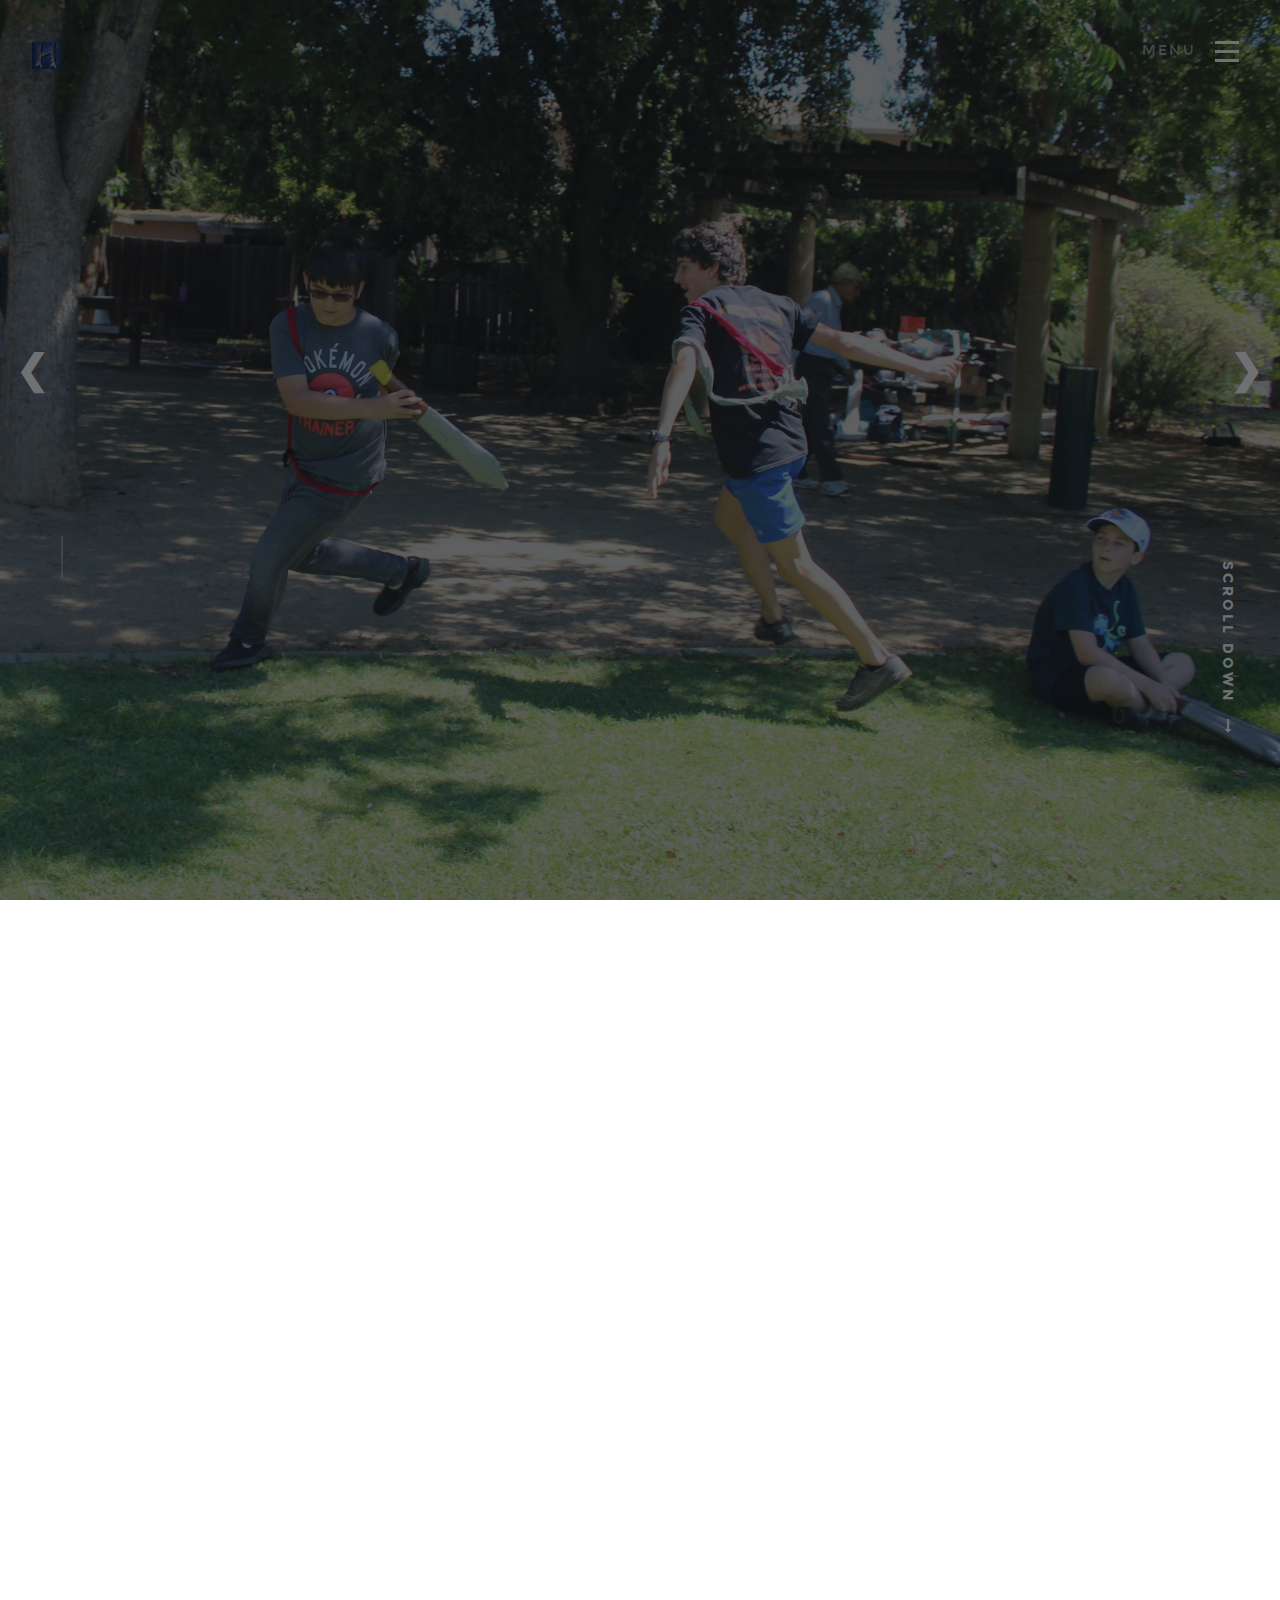
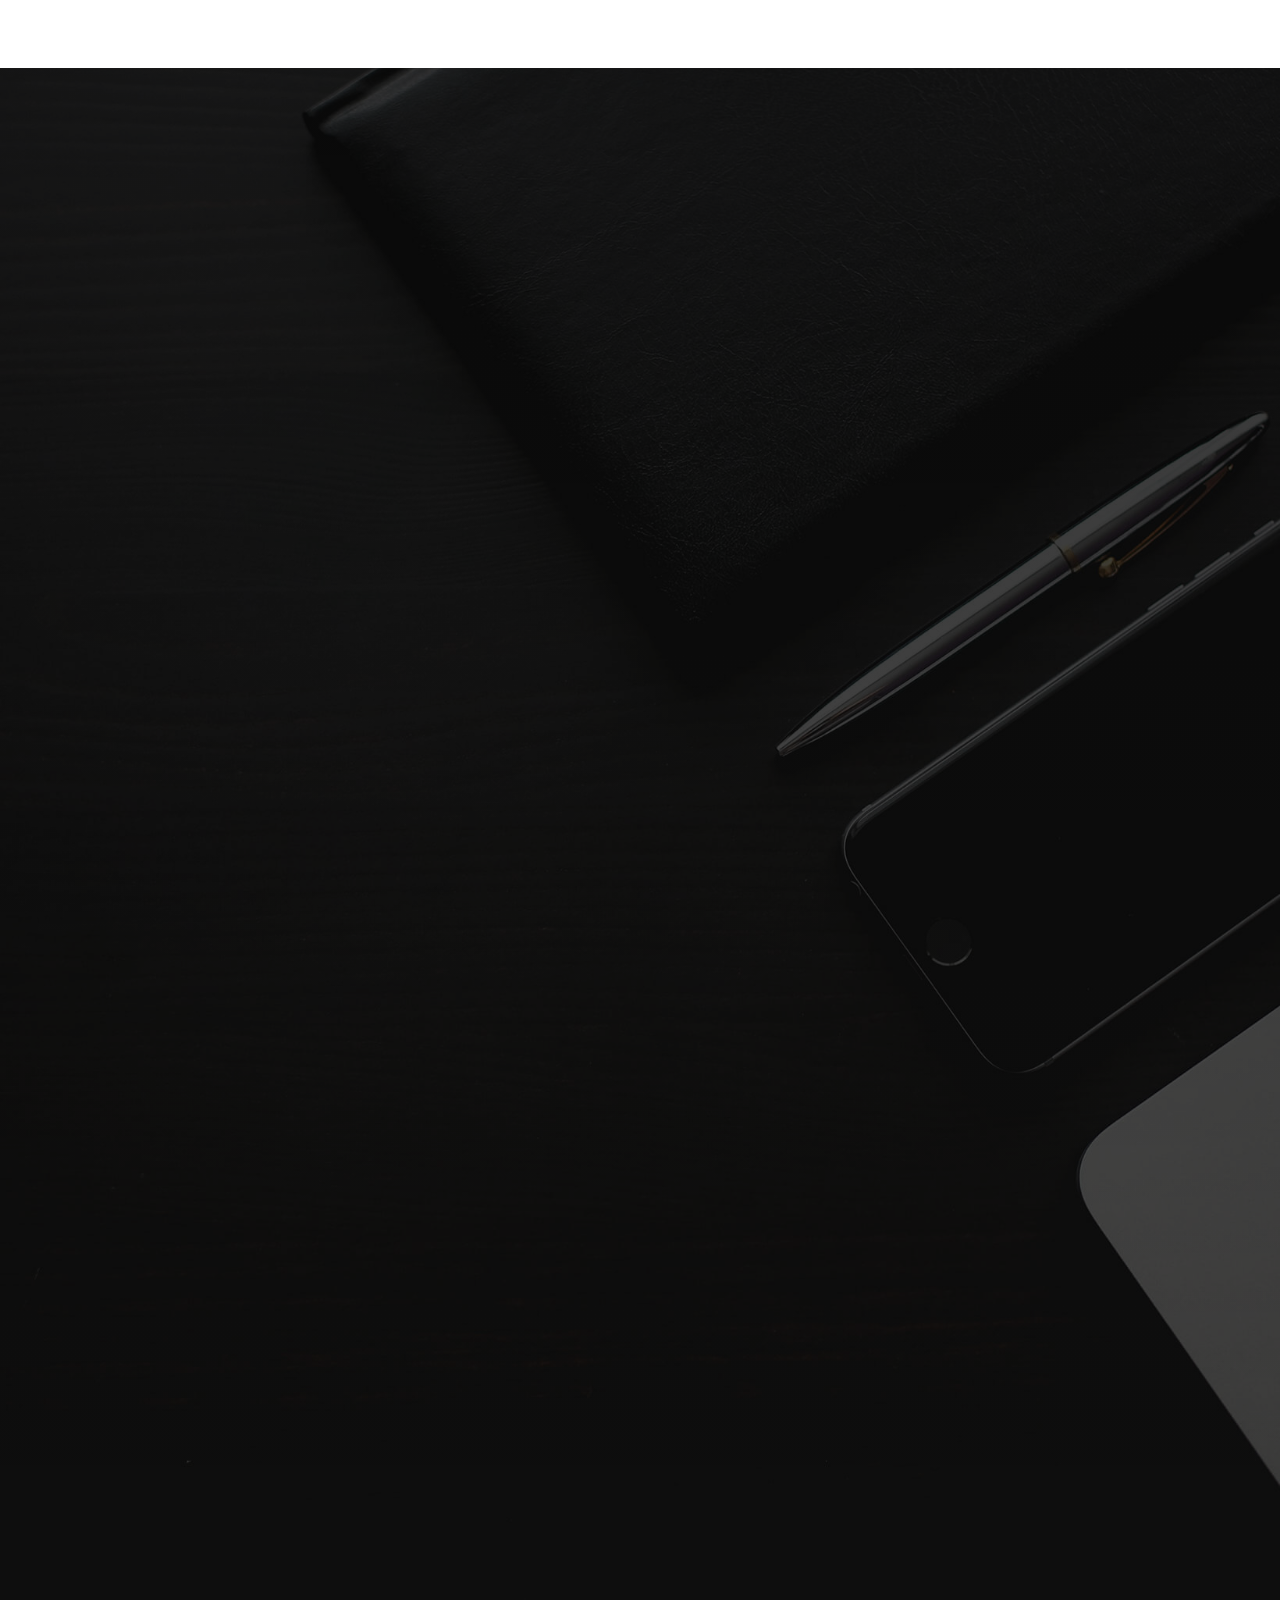
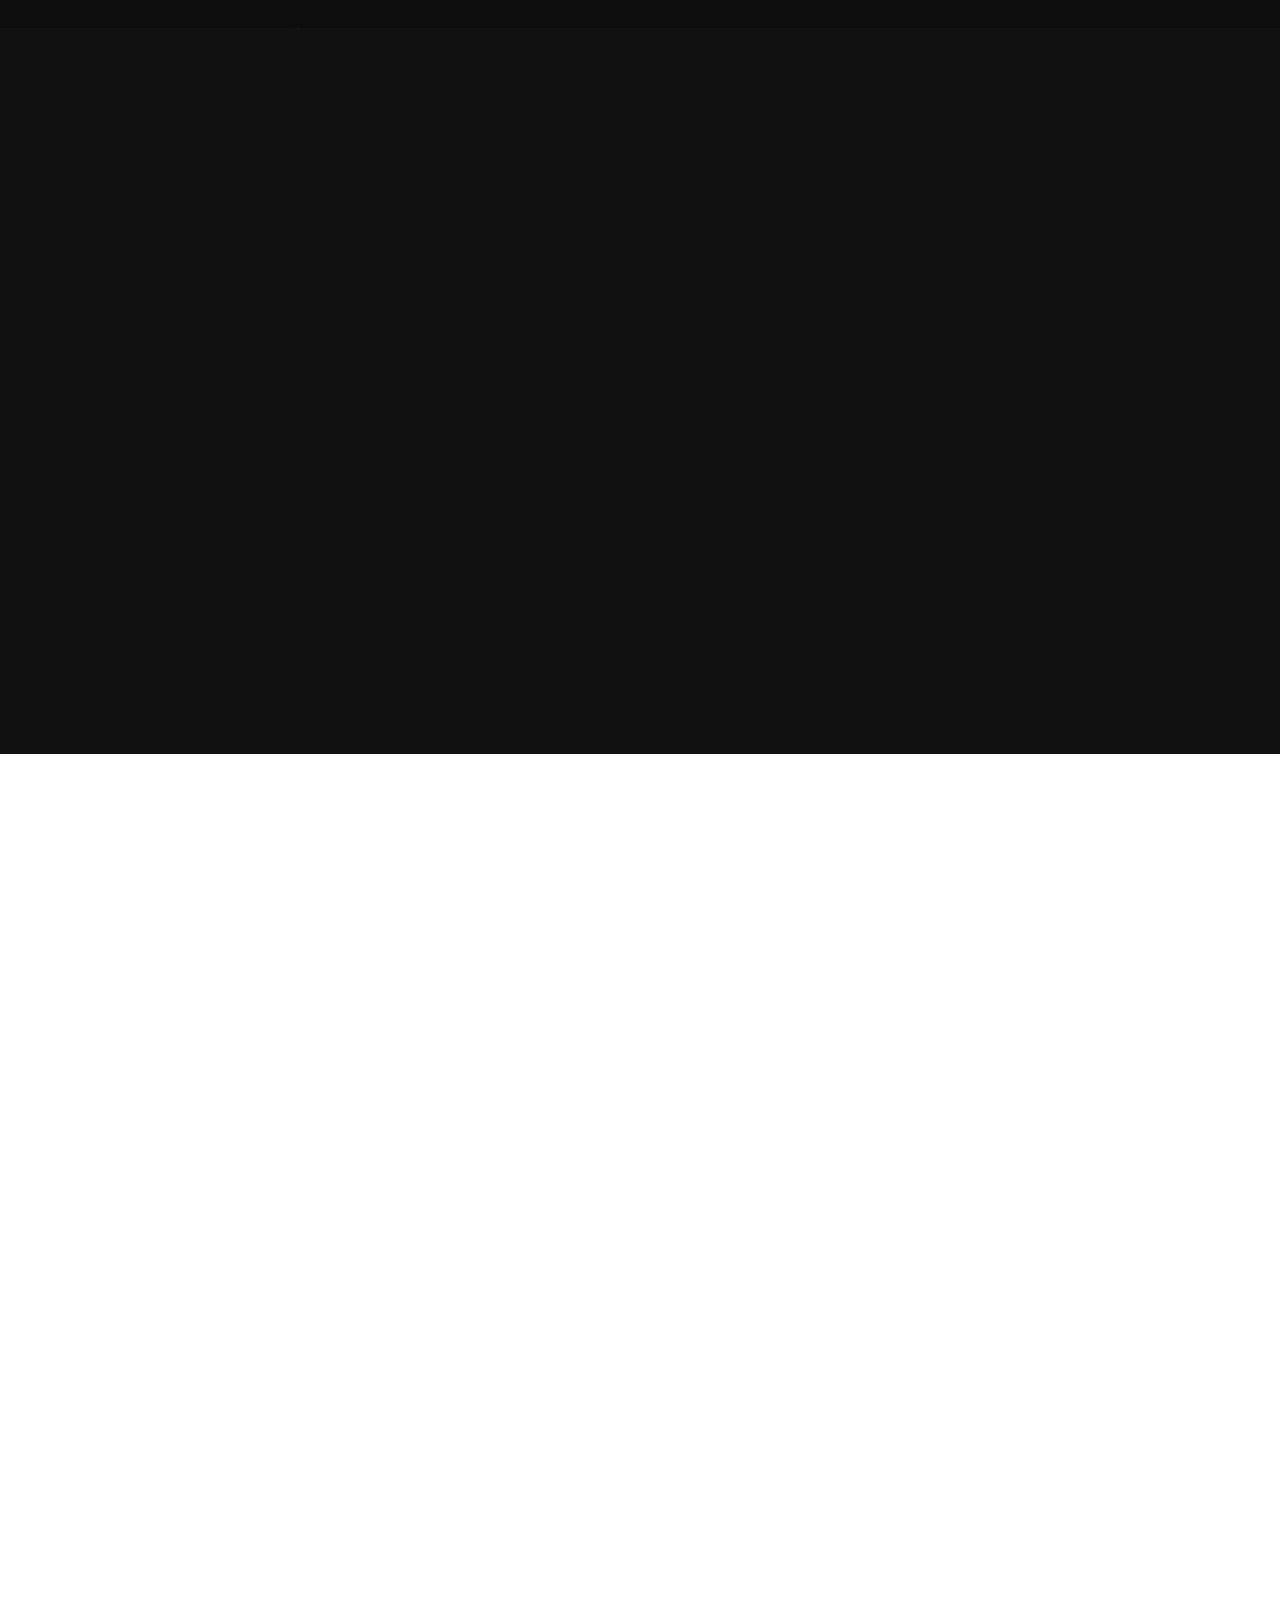
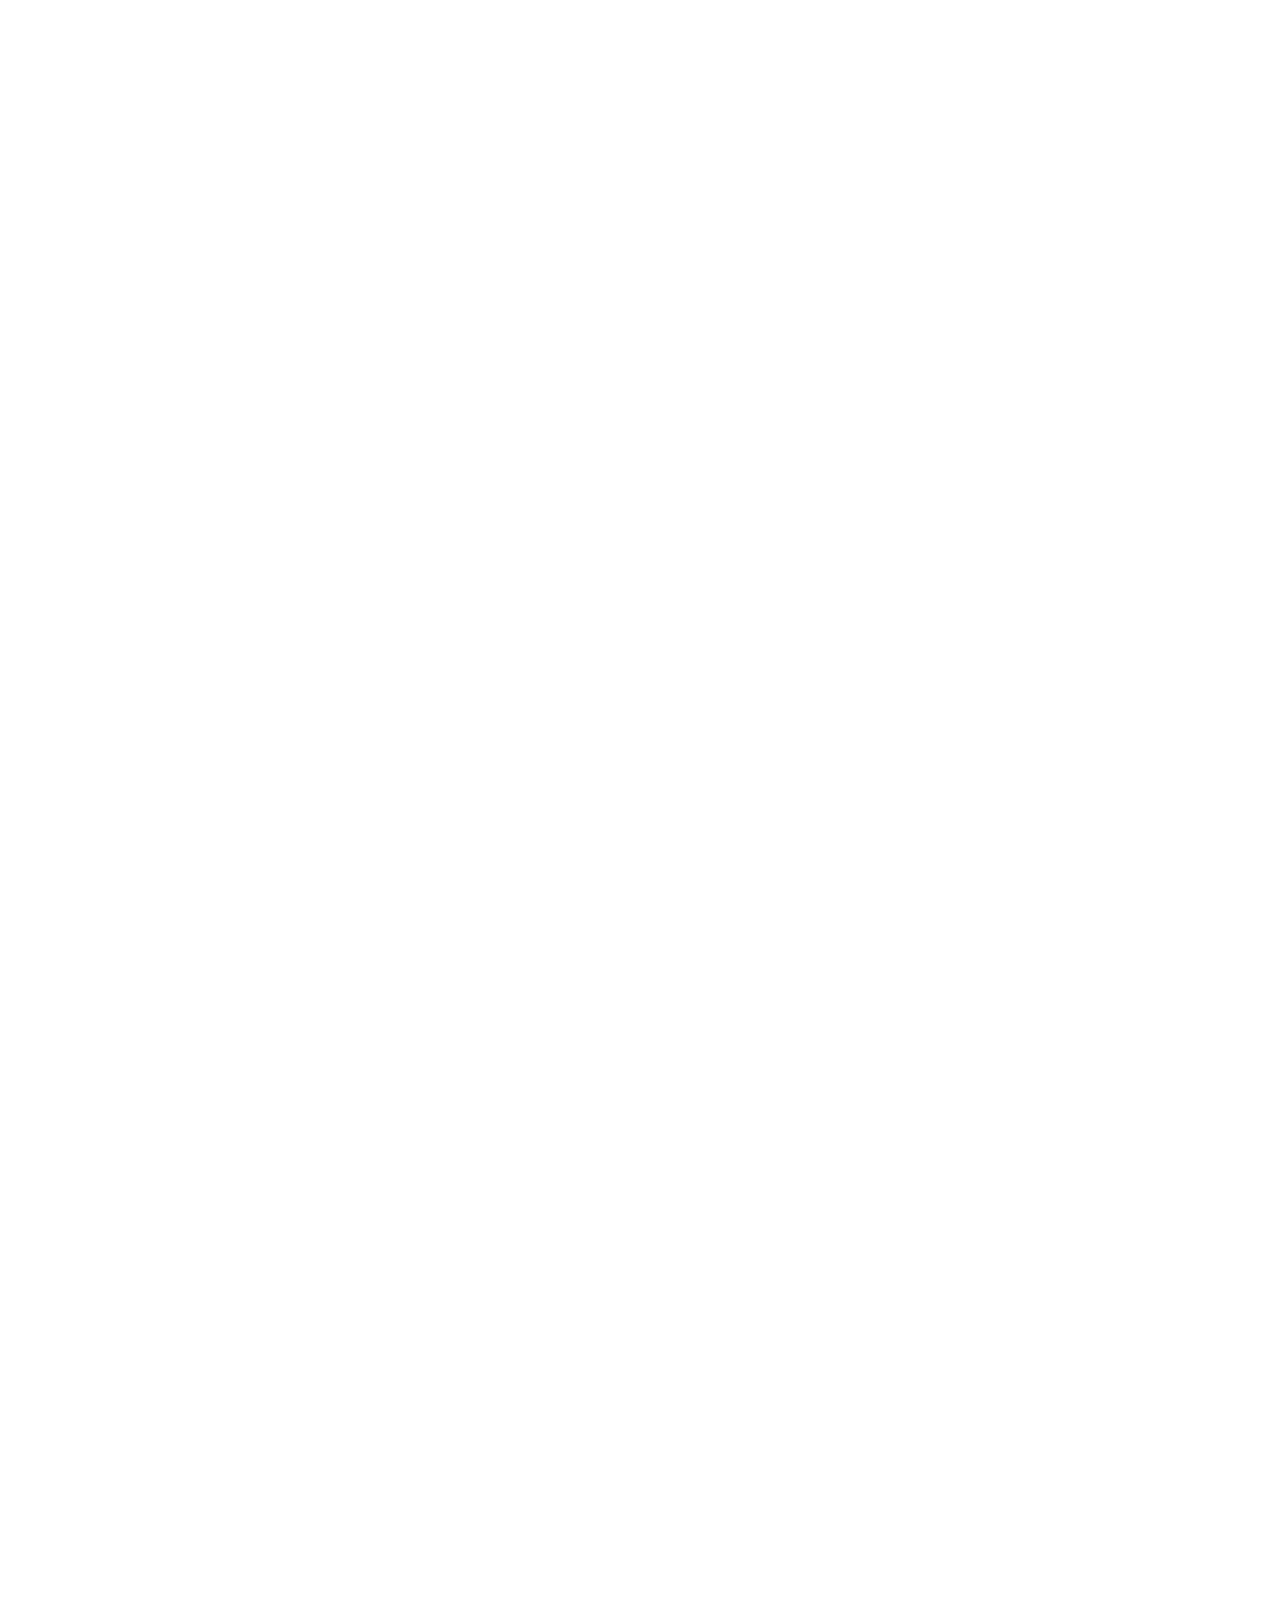
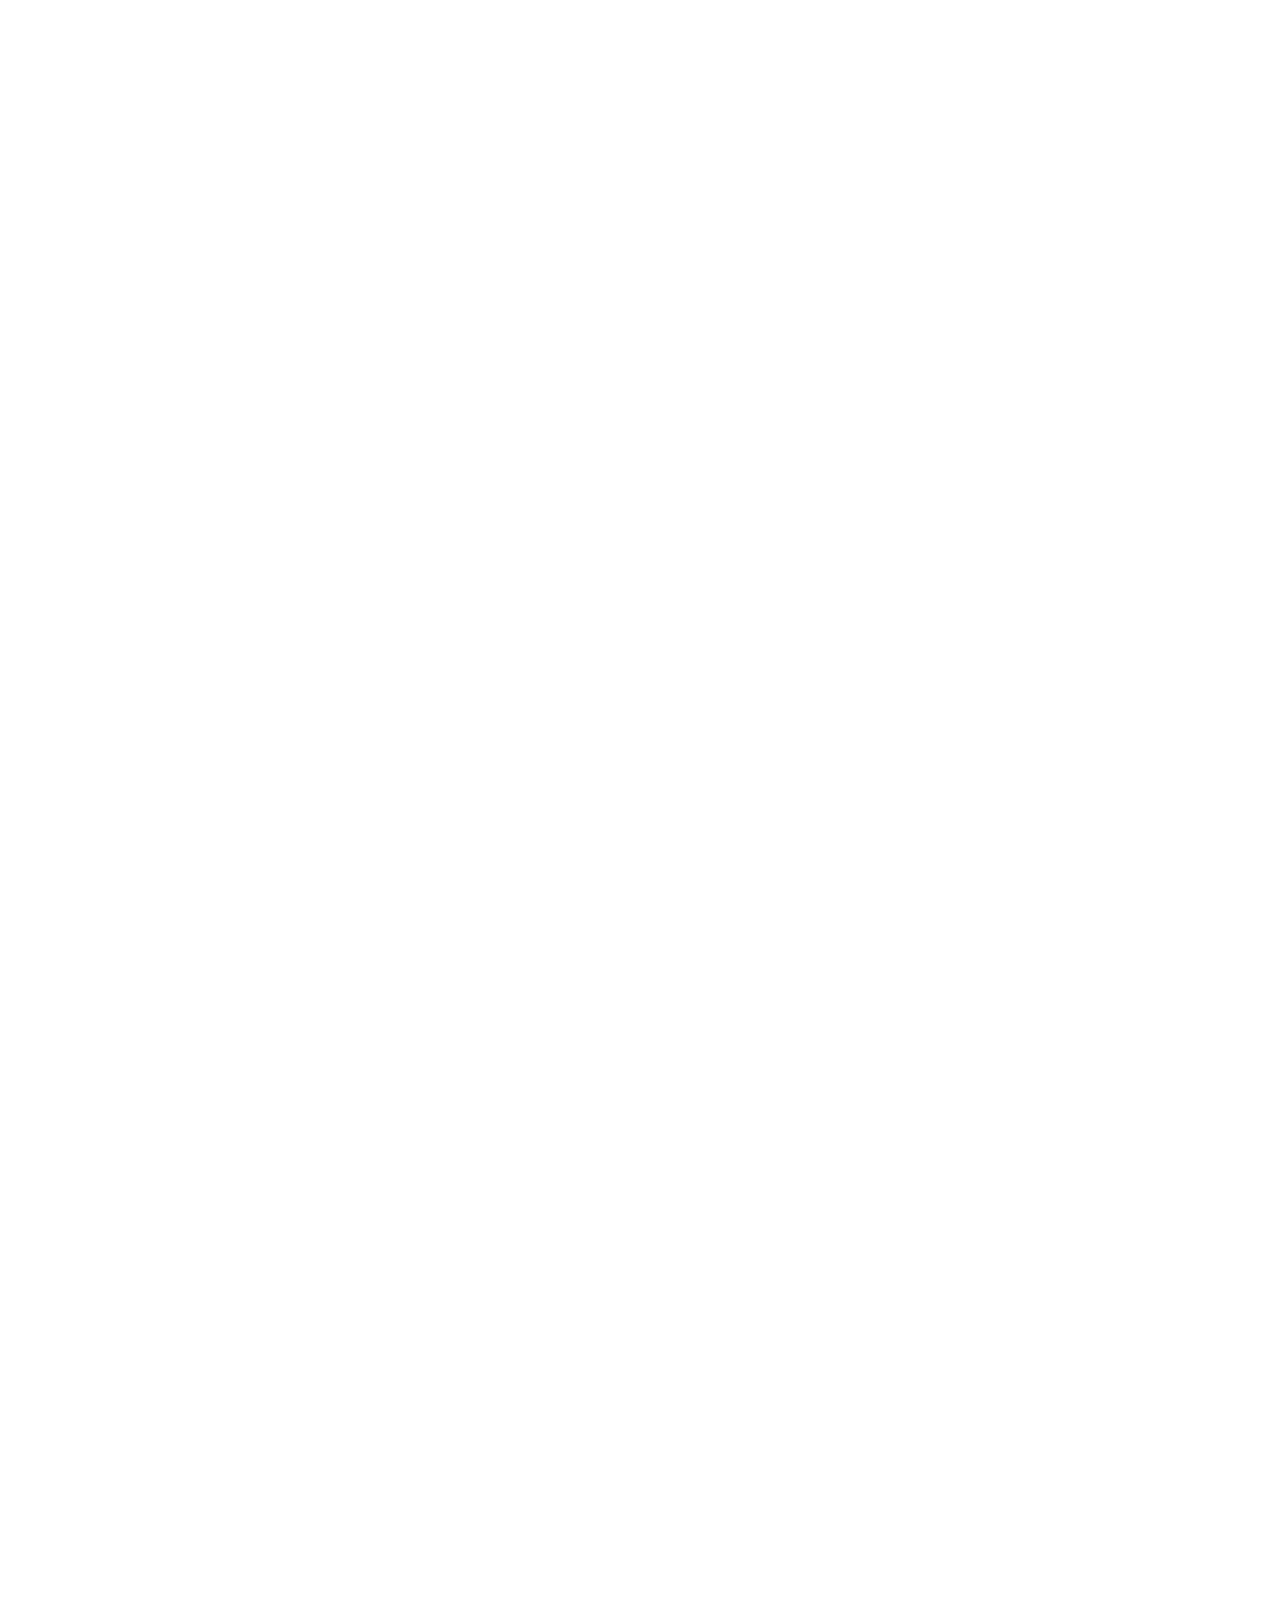
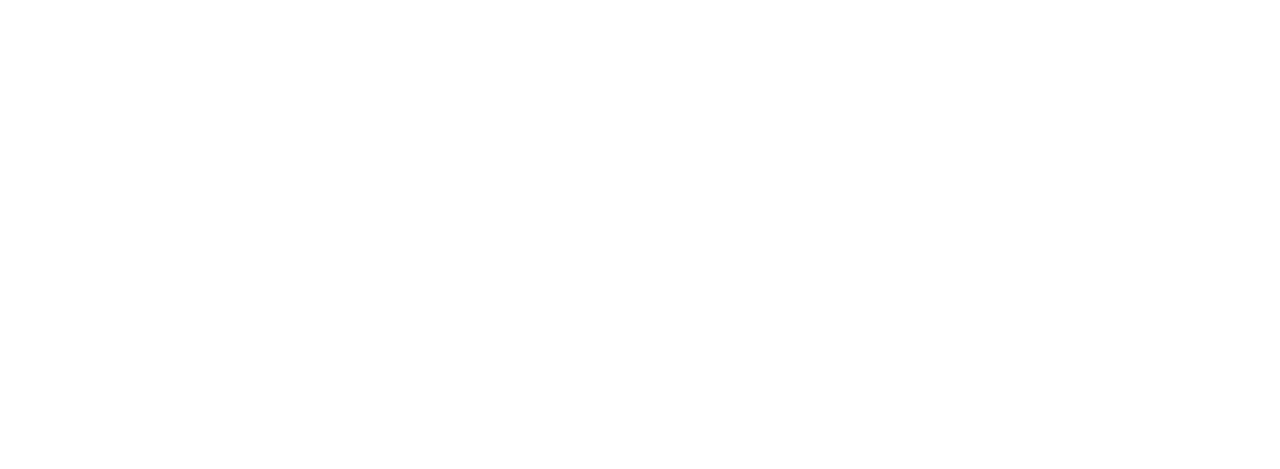
==== commit 7fd2b9c2: "Update index.html" ====
--- a/index.html
+++ b/index.html
@@ -94,23 +94,23 @@
         
        
        
-<div class="slideshow-image" style= "background-image: url(../hallowdawnlarp/images/slideshow/slideshow-image1.JPG);" id="img1"></div>
-<div class="slideshow-image" style= "background-image: url(../hallowdawnlarp/images/slideshow/slideshow-image2.JPG);display:none;" id="img2"></div>
-<div class="slideshow-image" style= "background-image: url(../hallowdawnlarp/images/slideshow/slideshow-image3.JPG);display:none;" id="img3"></div>
-<div class="slideshow-image" style= "background-image: url(../hallowdawnlarp/images/slideshow/slideshow-image4.JPG);display:none;" id="img4"></div>
-<div class="slideshow-image" style= "background-image: url(../hallowdawnlarp/images/slideshow/slideshow-image5.JPG);display:none;" id="img5"></div>
-<div class="slideshow-image" style= "background-image: url(../hallowdawnlarp/images/slideshow/slideshow-image6.JPG);display:none;" id="img6"></div>
-<div class="slideshow-image" style= "background-image: url(../hallowdawnlarp/images/slideshow/slideshow-image7.JPG);display:none;" id="img7"></div>
-<div class="slideshow-image" style= "background-image: url(../hallowdawnlarp/images/slideshow/slideshow-image8.JPG);display:none;" id="img8"></div>
-<div class="slideshow-image" style= "background-image: url(../hallowdawnlarp/images/slideshow/slideshow-image9.JPG);display:none;" id="img9"></div>
-<div class="slideshow-image" style= "background-image: url(../hallowdawnlarp/images/slideshow/slideshow-image10.JPG);display:none;" id="img10"></div>
-<div class="slideshow-image" style= "background-image: url(../hallowdawnlarp/images/slideshow/slideshow-image11.JPG);display:none;" id="img11"></div>
-<div class="slideshow-image" style= "background-image: url(../hallowdawnlarp/images/slideshow/slideshow-image12.JPG);display:none;" id="img12"></div>
-<div class="slideshow-image" style= "background-image: url(../hallowdawnlarp/images/slideshow/slideshow-image13.JPG);display:none;" id="img13"></div>
-<div class="slideshow-image" style= "background-image: url(../hallowdawnlarp/images/slideshow/slideshow-image14.JPG);display:none;" id="img14"></div>
-<div class="slideshow-image" style= "background-image: url(../hallowdawnlarp/images/slideshow/slideshow-image15.JPG);display:none;" id="img15"></div>
-<div class="slideshow-image" style= "background-image: url(../hallowdawnlarp/images/slideshow/slideshow-image16.JPG);display:none;" id="img16"></div>
-<div class="slideshow-image" style= "background-image: url(../hallowdawnlarp/images/slideshow/slideshow-image17.JPG);display:none;" id="img17"></div>
+<div class="slideshow-image" style= "background-image: url(../images/slideshow/slideshow-image1.JPG);" id="img1"></div>
+<div class="slideshow-image" style= "background-image: url(../images/slideshow/slideshow-image2.JPG);display:none;" id="img2"></div>
+<div class="slideshow-image" style= "background-image: url(../images/slideshow/slideshow-image3.JPG);display:none;" id="img3"></div>
+<div class="slideshow-image" style= "background-image: url(../images/slideshow/slideshow-image4.JPG);display:none;" id="img4"></div>
+<div class="slideshow-image" style= "background-image: url(../images/slideshow/slideshow-image5.JPG);display:none;" id="img5"></div>
+<div class="slideshow-image" style= "background-image: url(../images/slideshow/slideshow-image6.JPG);display:none;" id="img6"></div>
+<div class="slideshow-image" style= "background-image: url(../images/slideshow/slideshow-image7.JPG);display:none;" id="img7"></div>
+<div class="slideshow-image" style= "background-image: url(../images/slideshow/slideshow-image8.JPG);display:none;" id="img8"></div>
+<div class="slideshow-image" style= "background-image: url(../images/slideshow/slideshow-image9.JPG);display:none;" id="img9"></div>
+<div class="slideshow-image" style= "background-image: url(../images/slideshow/slideshow-image10.JPG);display:none;" id="img10"></div>
+<div class="slideshow-image" style= "background-image: url(../images/slideshow/slideshow-image11.JPG);display:none;" id="img11"></div>
+<div class="slideshow-image" style= "background-image: url(../images/slideshow/slideshow-image12.JPG);display:none;" id="img12"></div>
+<div class="slideshow-image" style= "background-image: url(../images/slideshow/slideshow-image13.JPG);display:none;" id="img13"></div>
+<div class="slideshow-image" style= "background-image: url(../images/slideshow/slideshow-image14.JPG);display:none;" id="img14"></div>
+<div class="slideshow-image" style= "background-image: url(../images/slideshow/slideshow-image15.JPG);display:none;" id="img15"></div>
+<div class="slideshow-image" style= "background-image: url(../images/slideshow/slideshow-image16.JPG);display:none;" id="img16"></div>
+<div class="slideshow-image" style= "background-image: url(../images/slideshow/slideshow-image17.JPG);display:none;" id="img17"></div>
     <!--<img src="images/slideshow/IMG_7258.JPG" width="100%" height="100%" style="position:absolute; min-height: 100%;">   -->
 
    	<div class="overlay"></div>
@@ -712,4 +712,4 @@
 
 </body>
 
-</html>+</html>
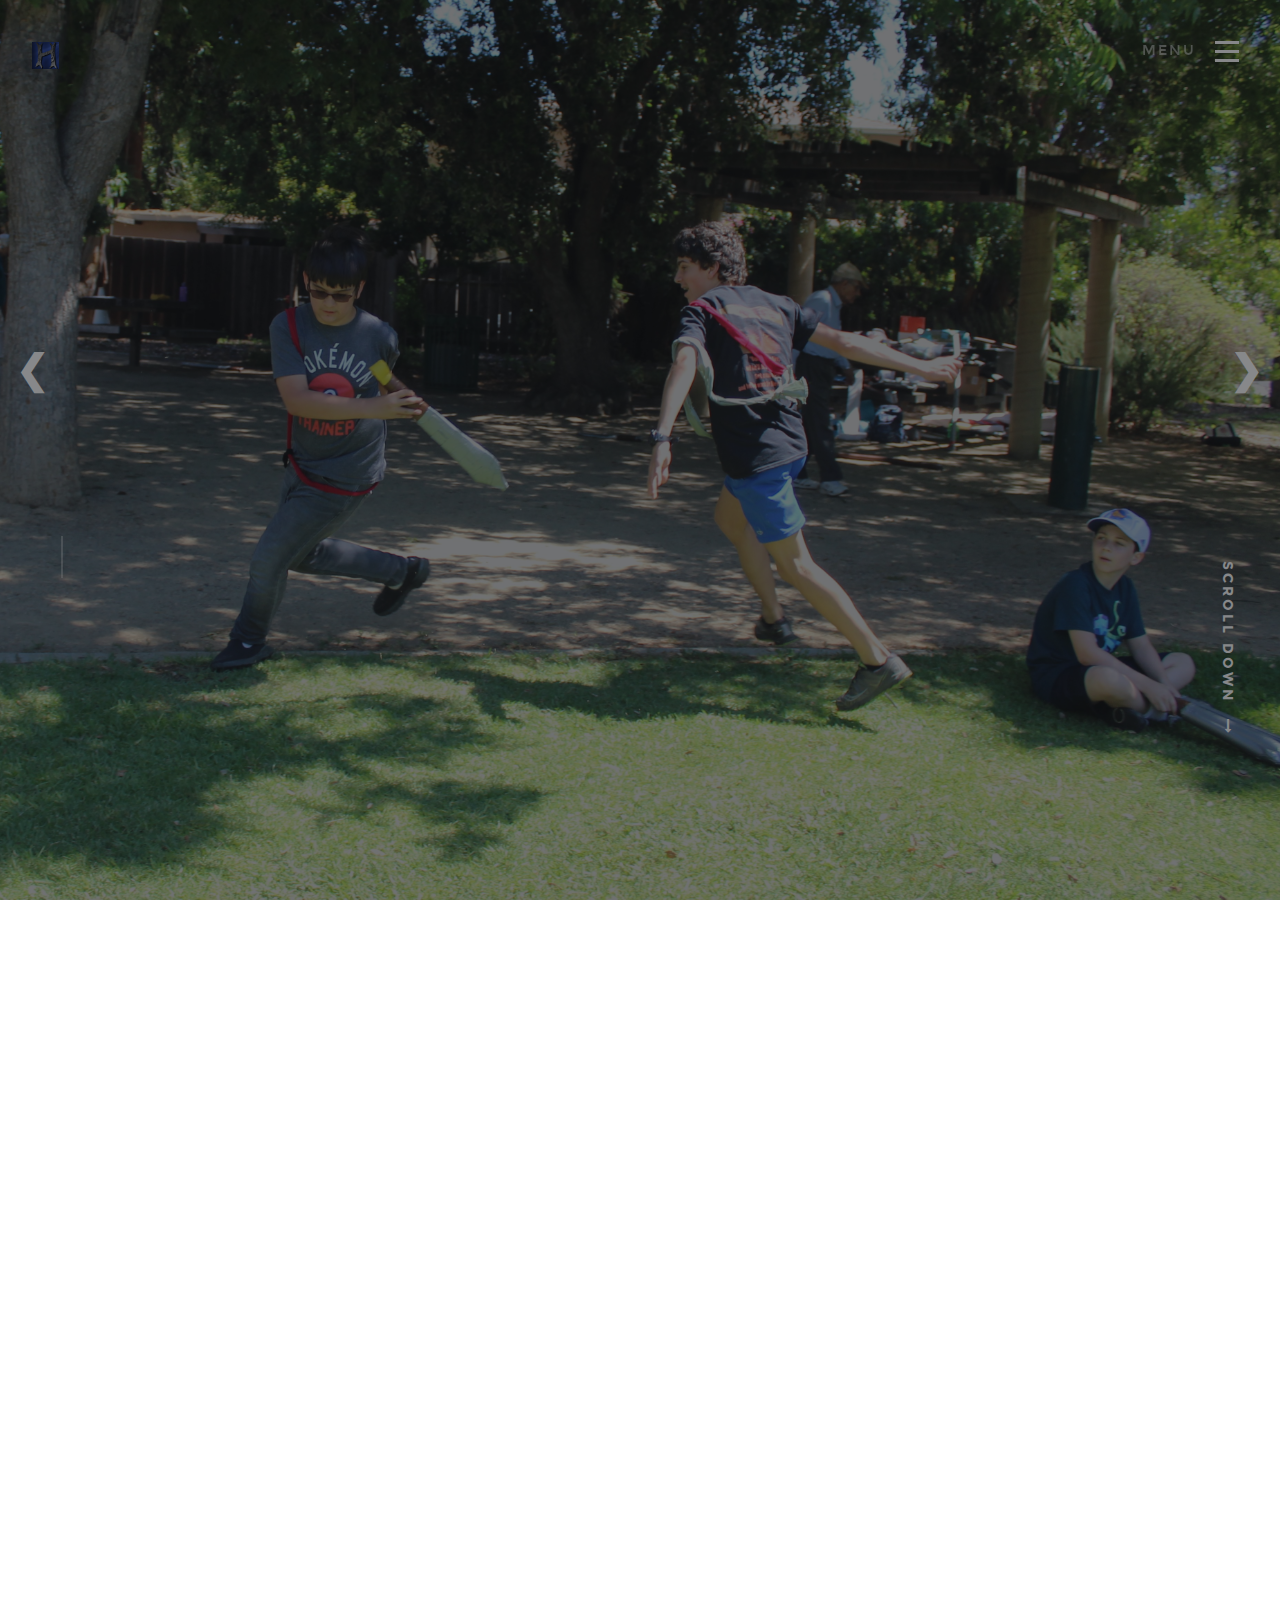
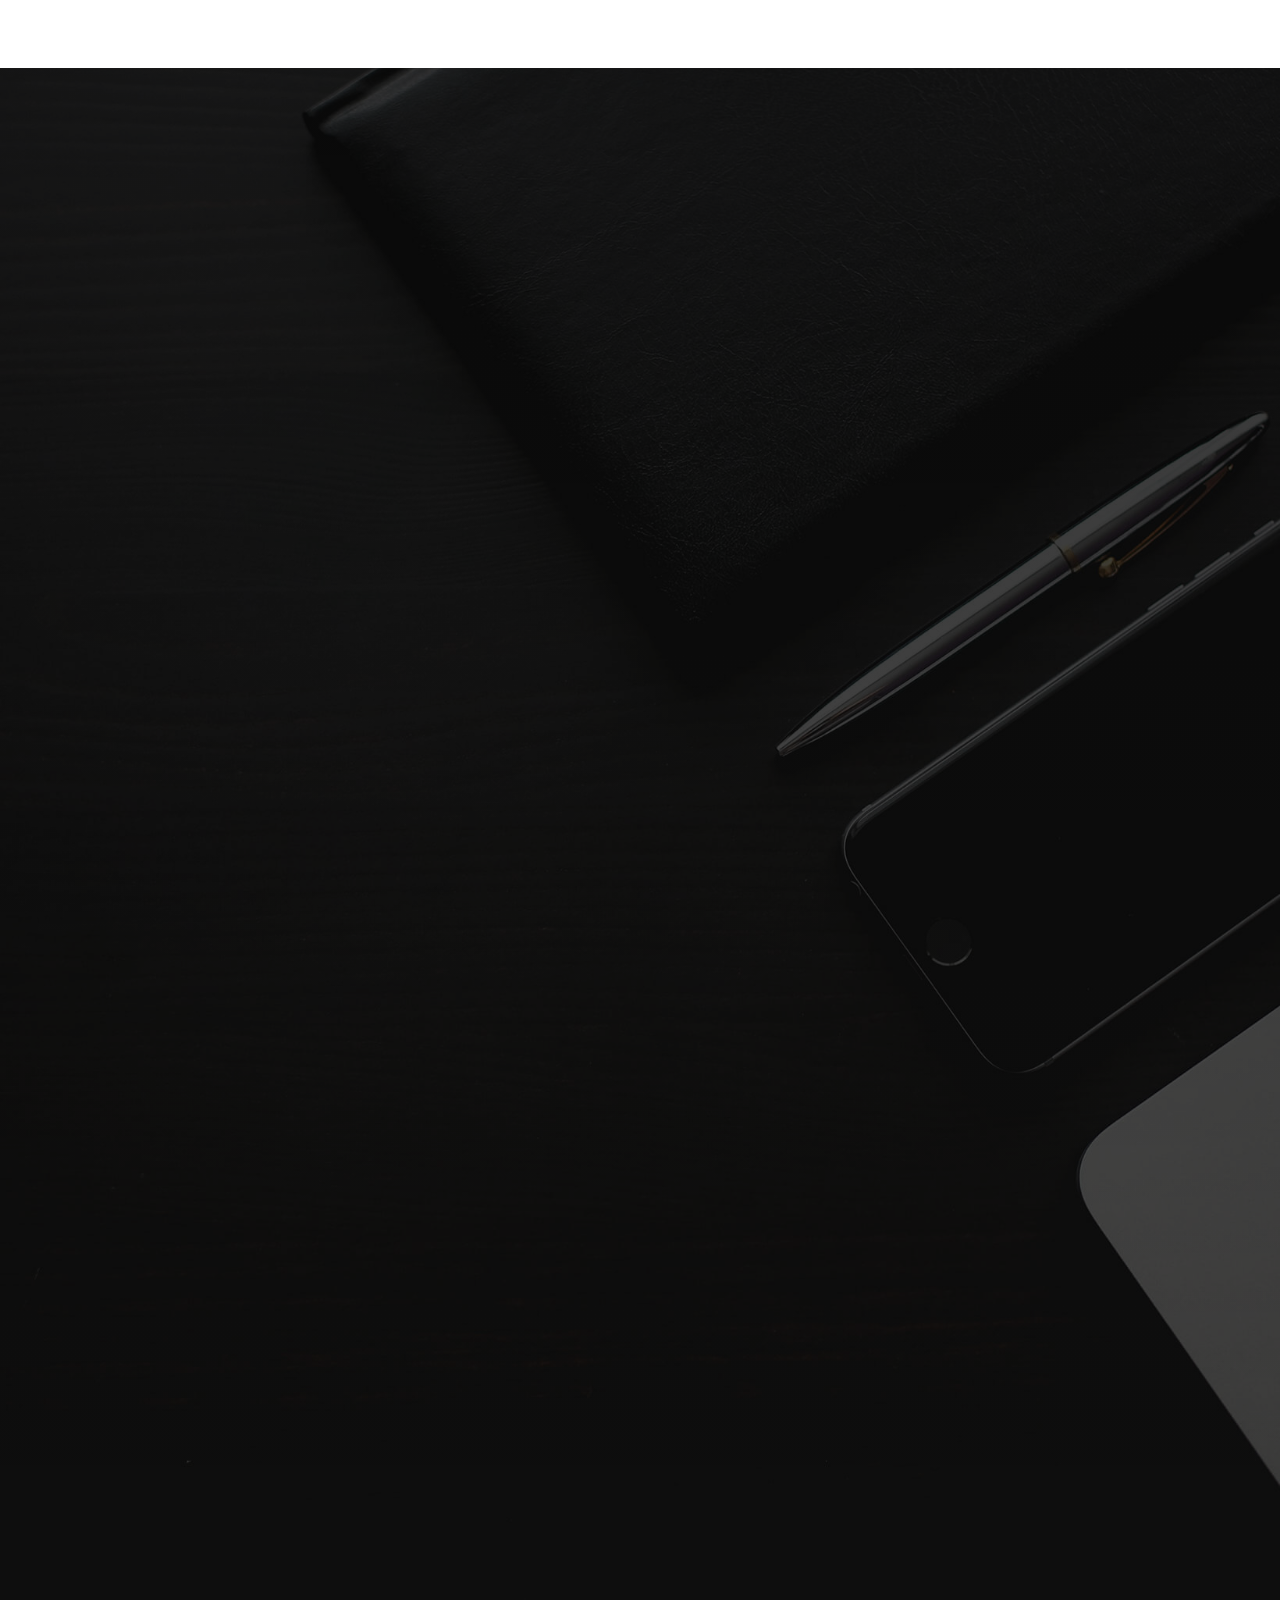
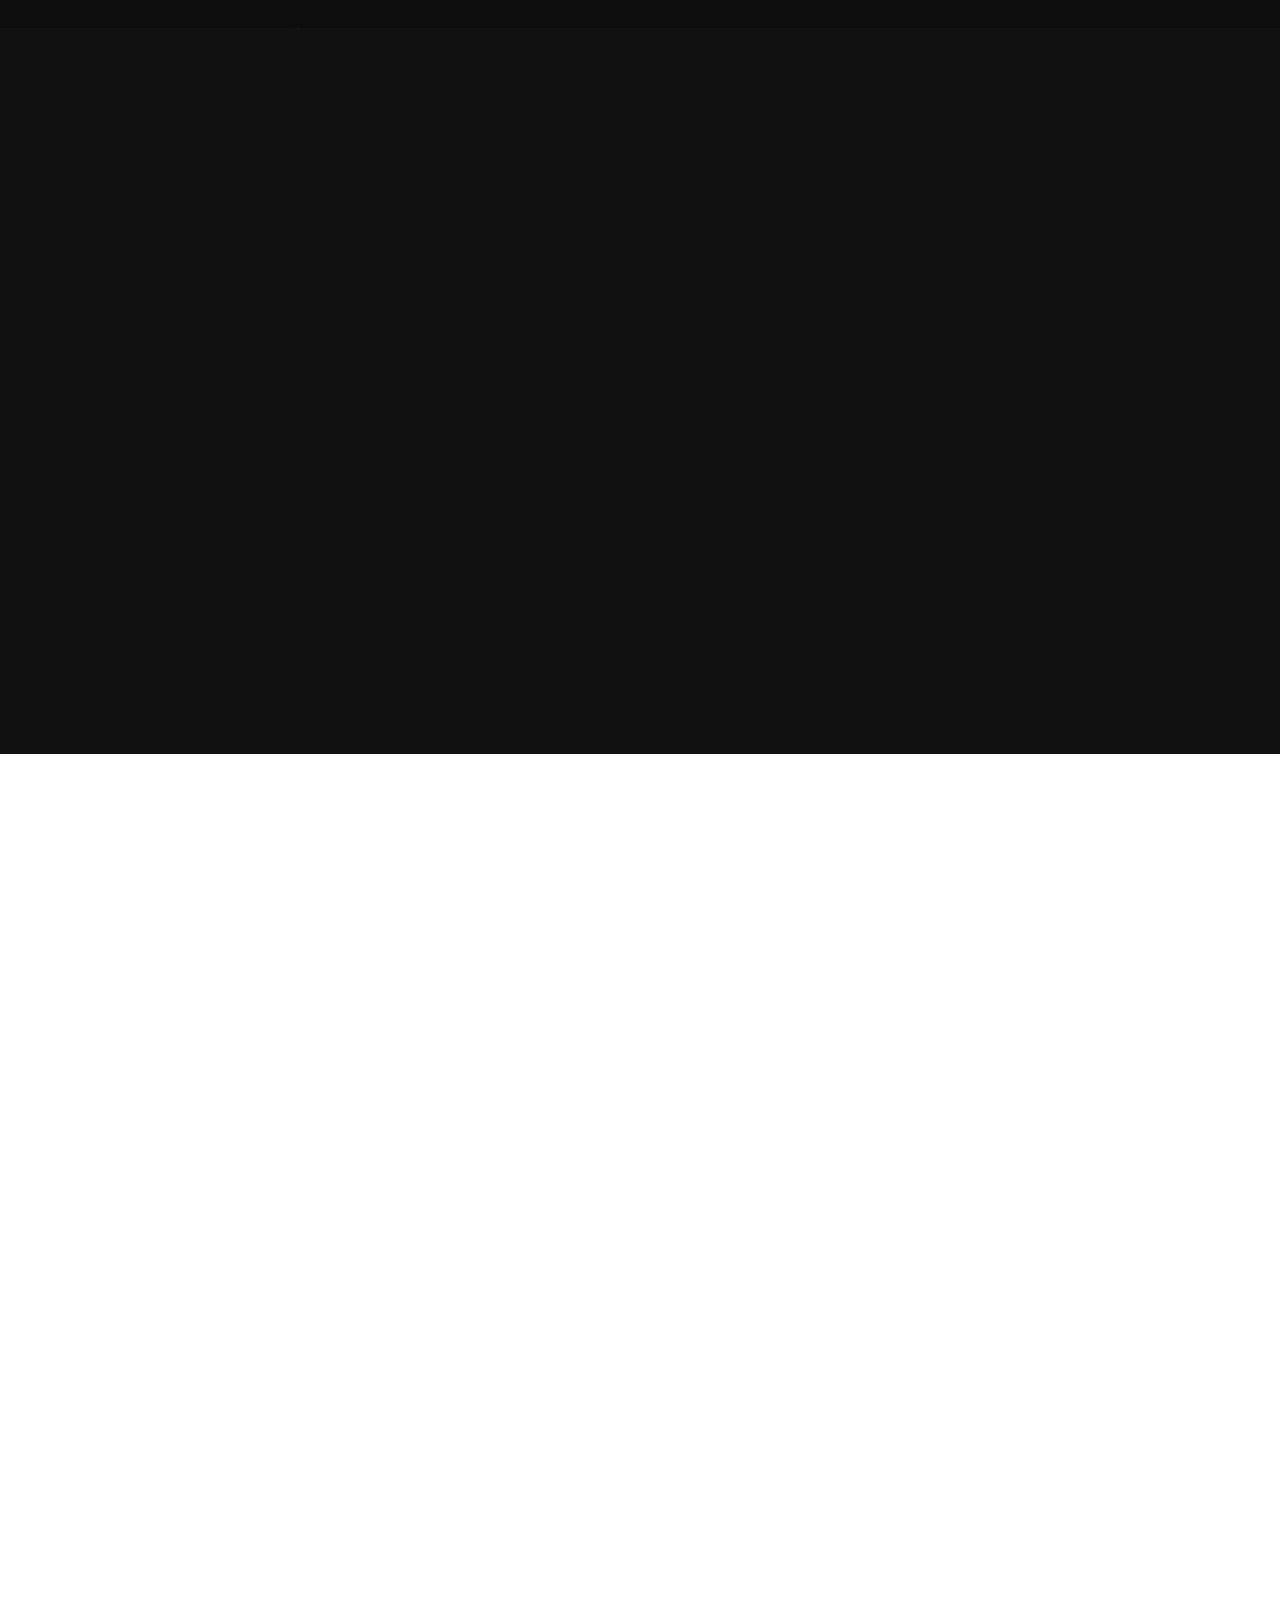
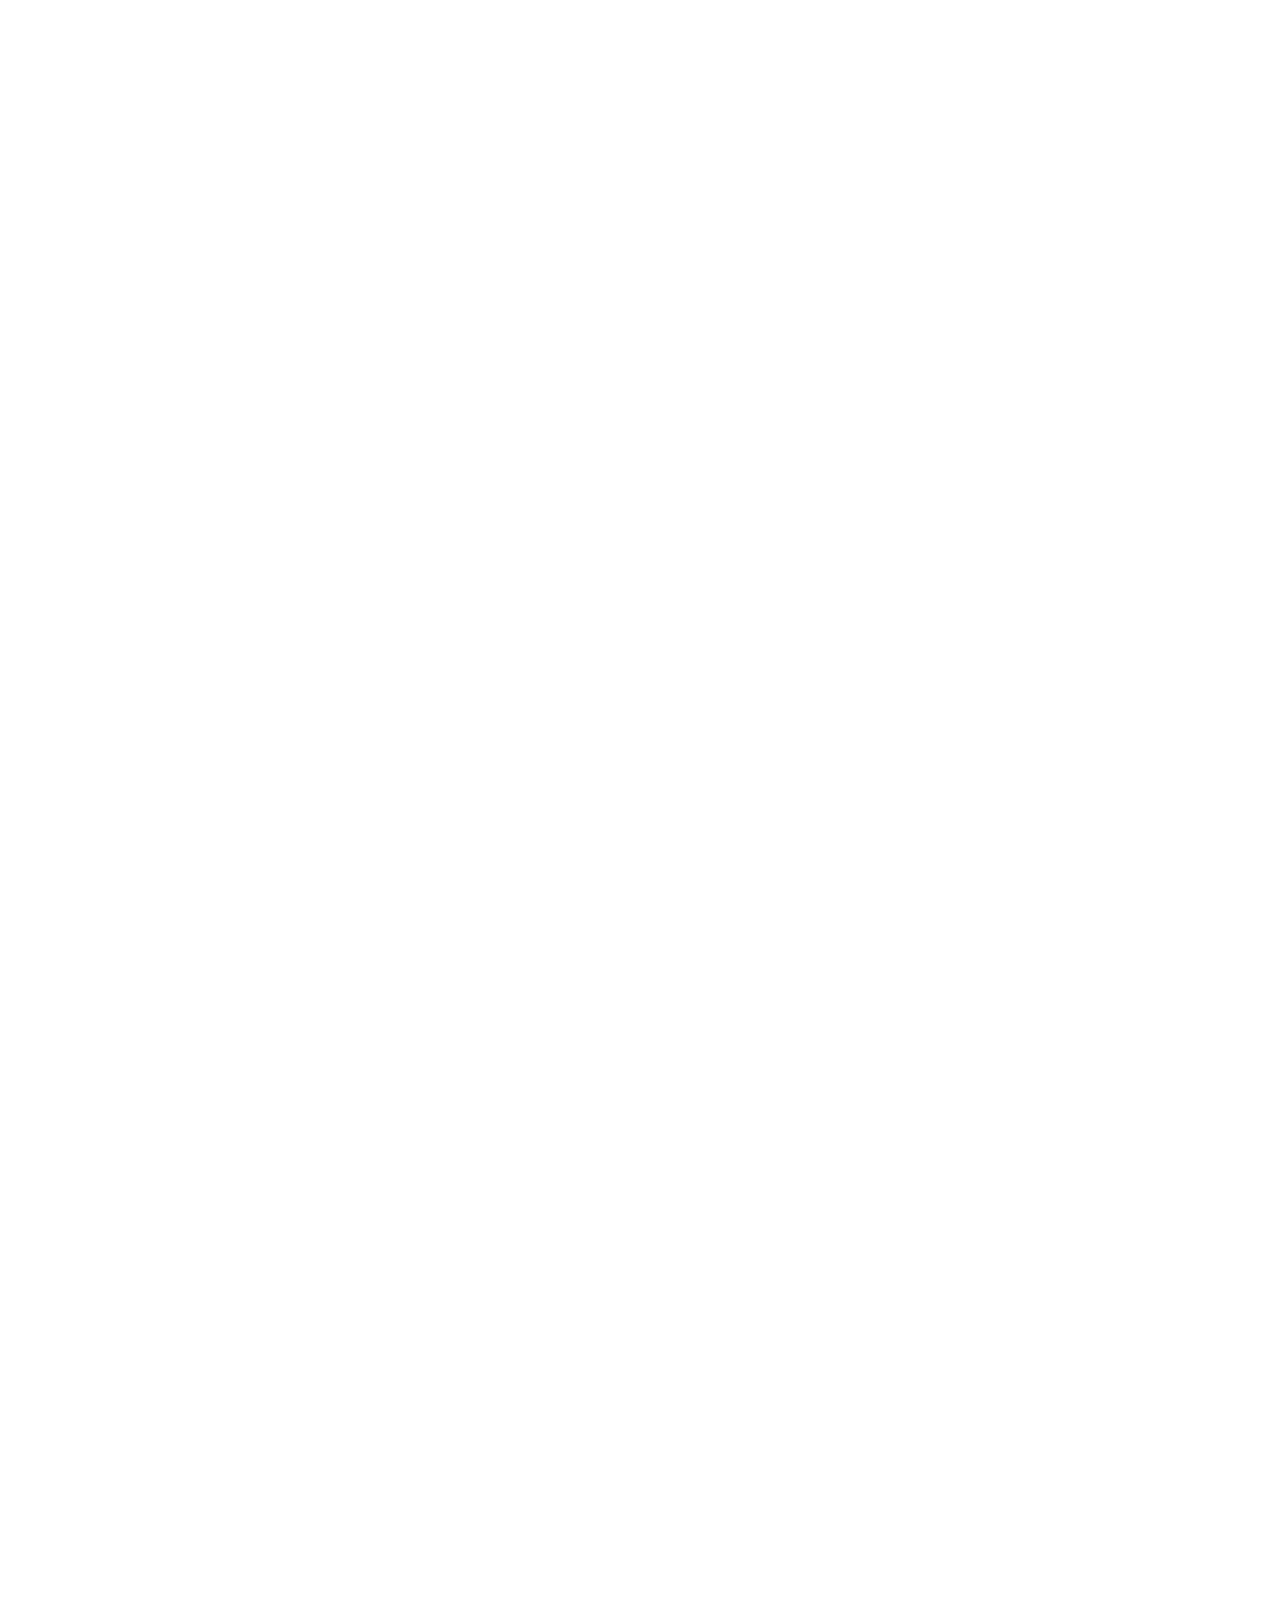
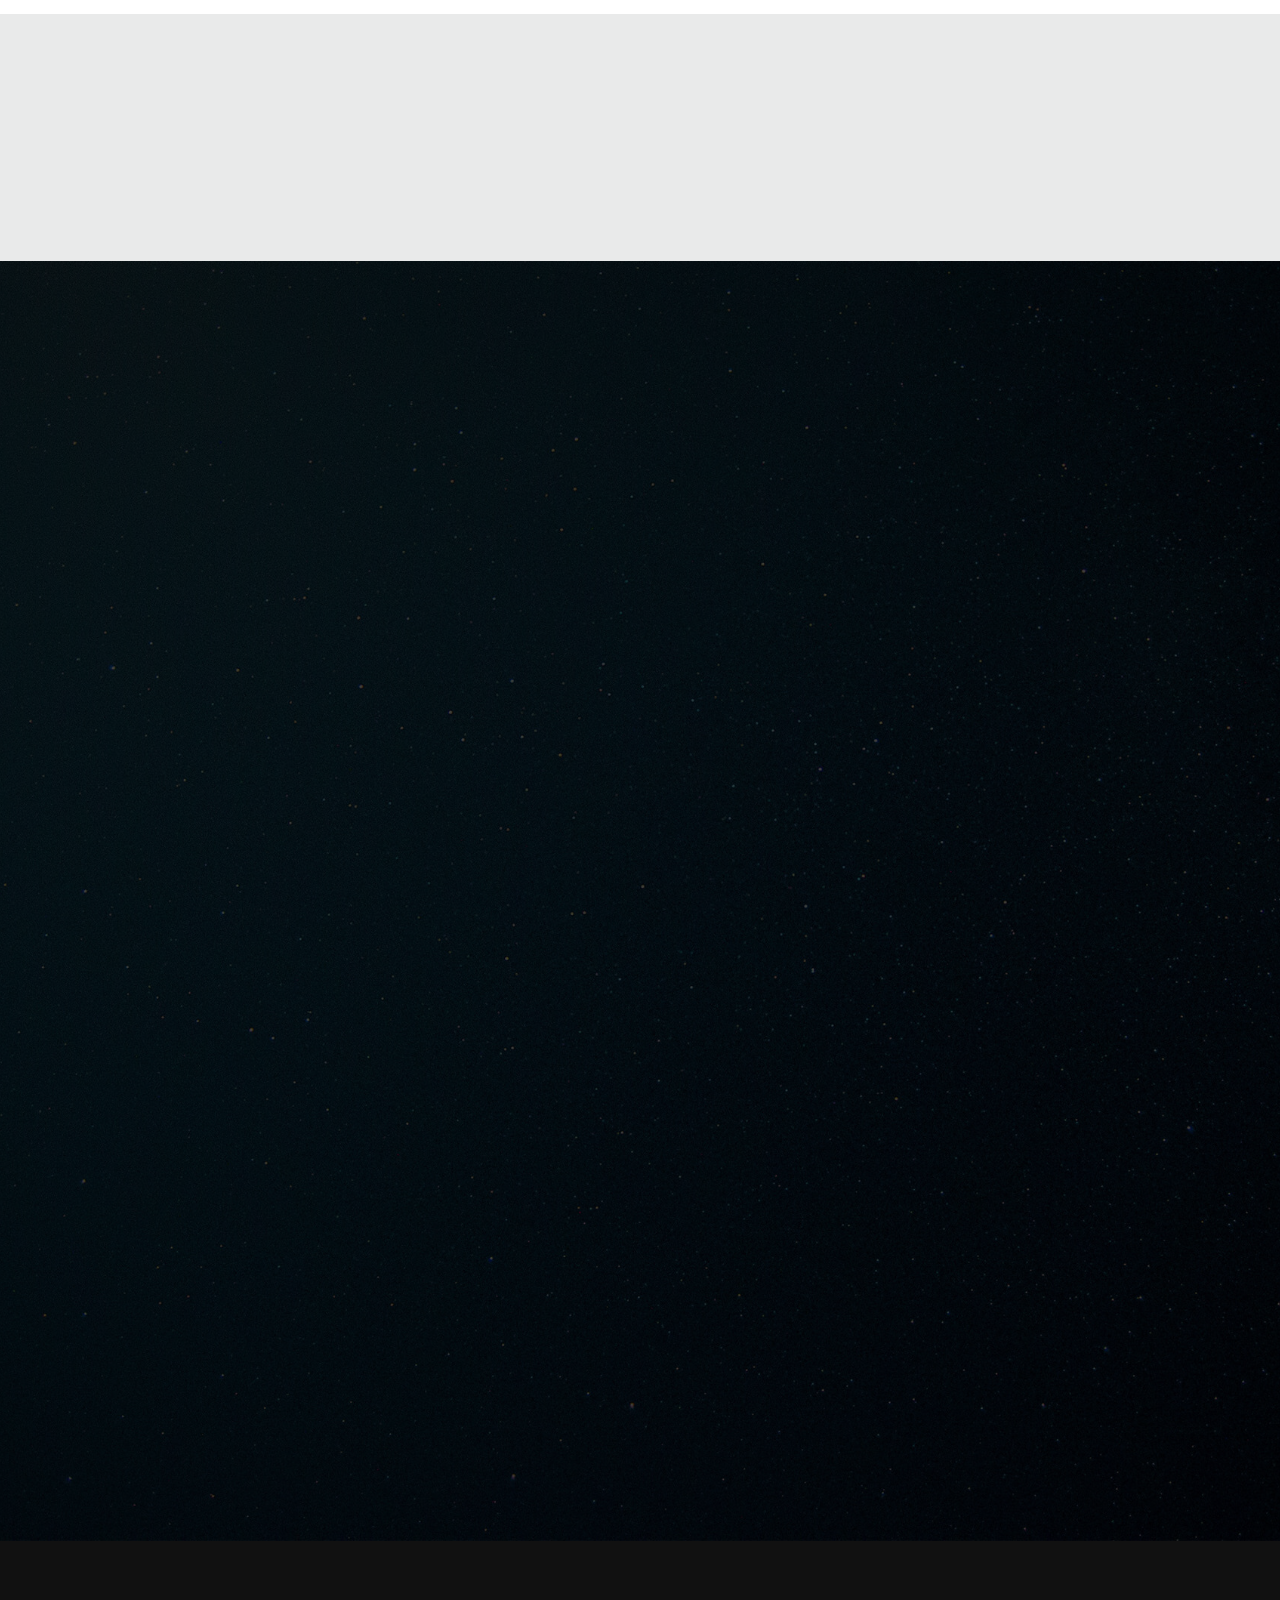
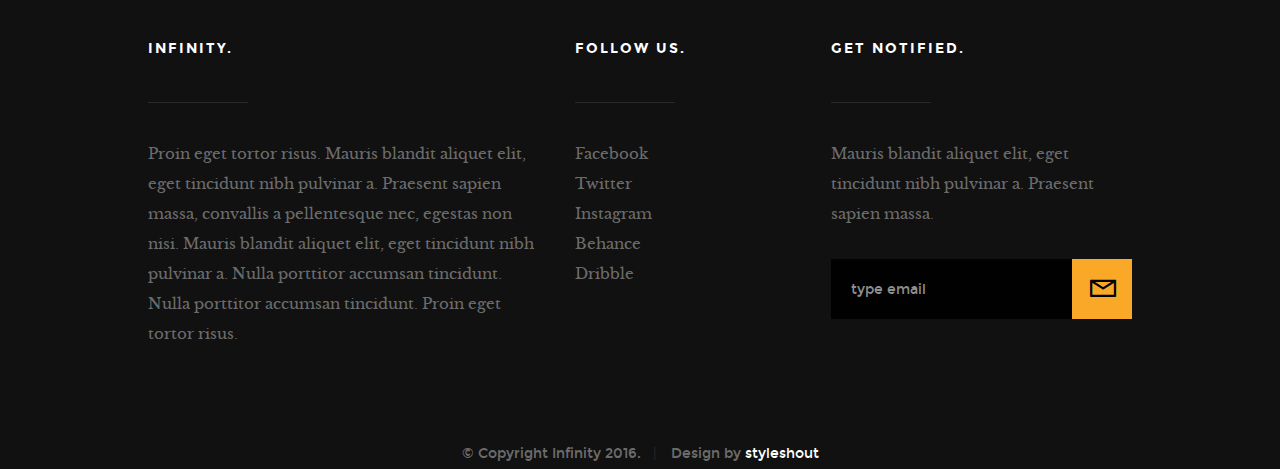
==== commit b8266ddc: "Update index.html" ====
--- a/index.html
+++ b/index.html
@@ -97,7 +97,7 @@
 <div class="slideshow-image" style= "background-image: url(../images/slideshow/slideshow-image1.JPG);" id="img1"></div>
 <div class="slideshow-image" style= "background-image: url(../images/slideshow/slideshow-image2.JPG);display:none;" id="img2"></div>
 <div class="slideshow-image" style= "background-image: url(../images/slideshow/slideshow-image3.JPG);display:none;" id="img3"></div>
-<div class="slideshow-image" style= "background-image: url(../images/slideshow/slideshow-image4.JPG);display:none;" id="img4"></div>
+<div class="slideshow-image" style= "background-image: url(../images/slideshow/slideshow-image4.jpg);display:none;" id="img4"></div>
 <div class="slideshow-image" style= "background-image: url(../images/slideshow/slideshow-image5.JPG);display:none;" id="img5"></div>
 <div class="slideshow-image" style= "background-image: url(../images/slideshow/slideshow-image6.JPG);display:none;" id="img6"></div>
 <div class="slideshow-image" style= "background-image: url(../images/slideshow/slideshow-image7.JPG);display:none;" id="img7"></div>
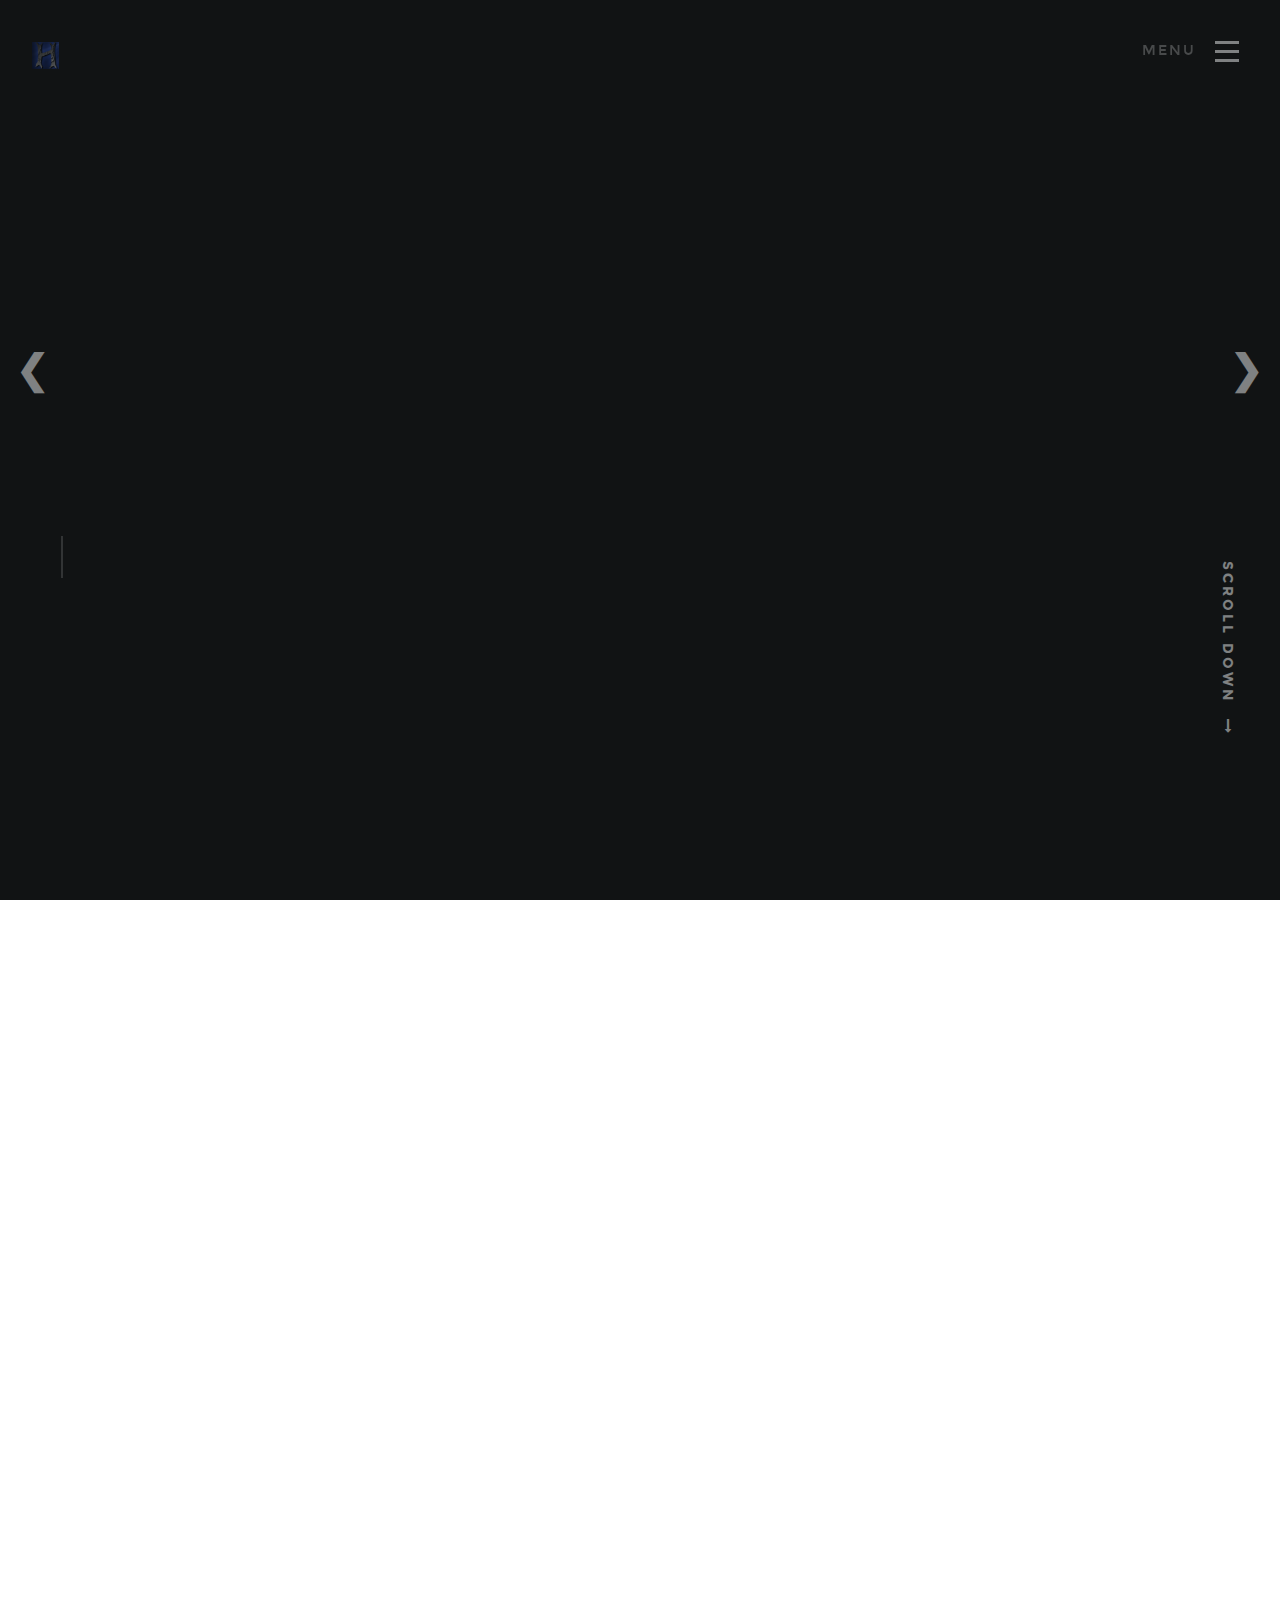
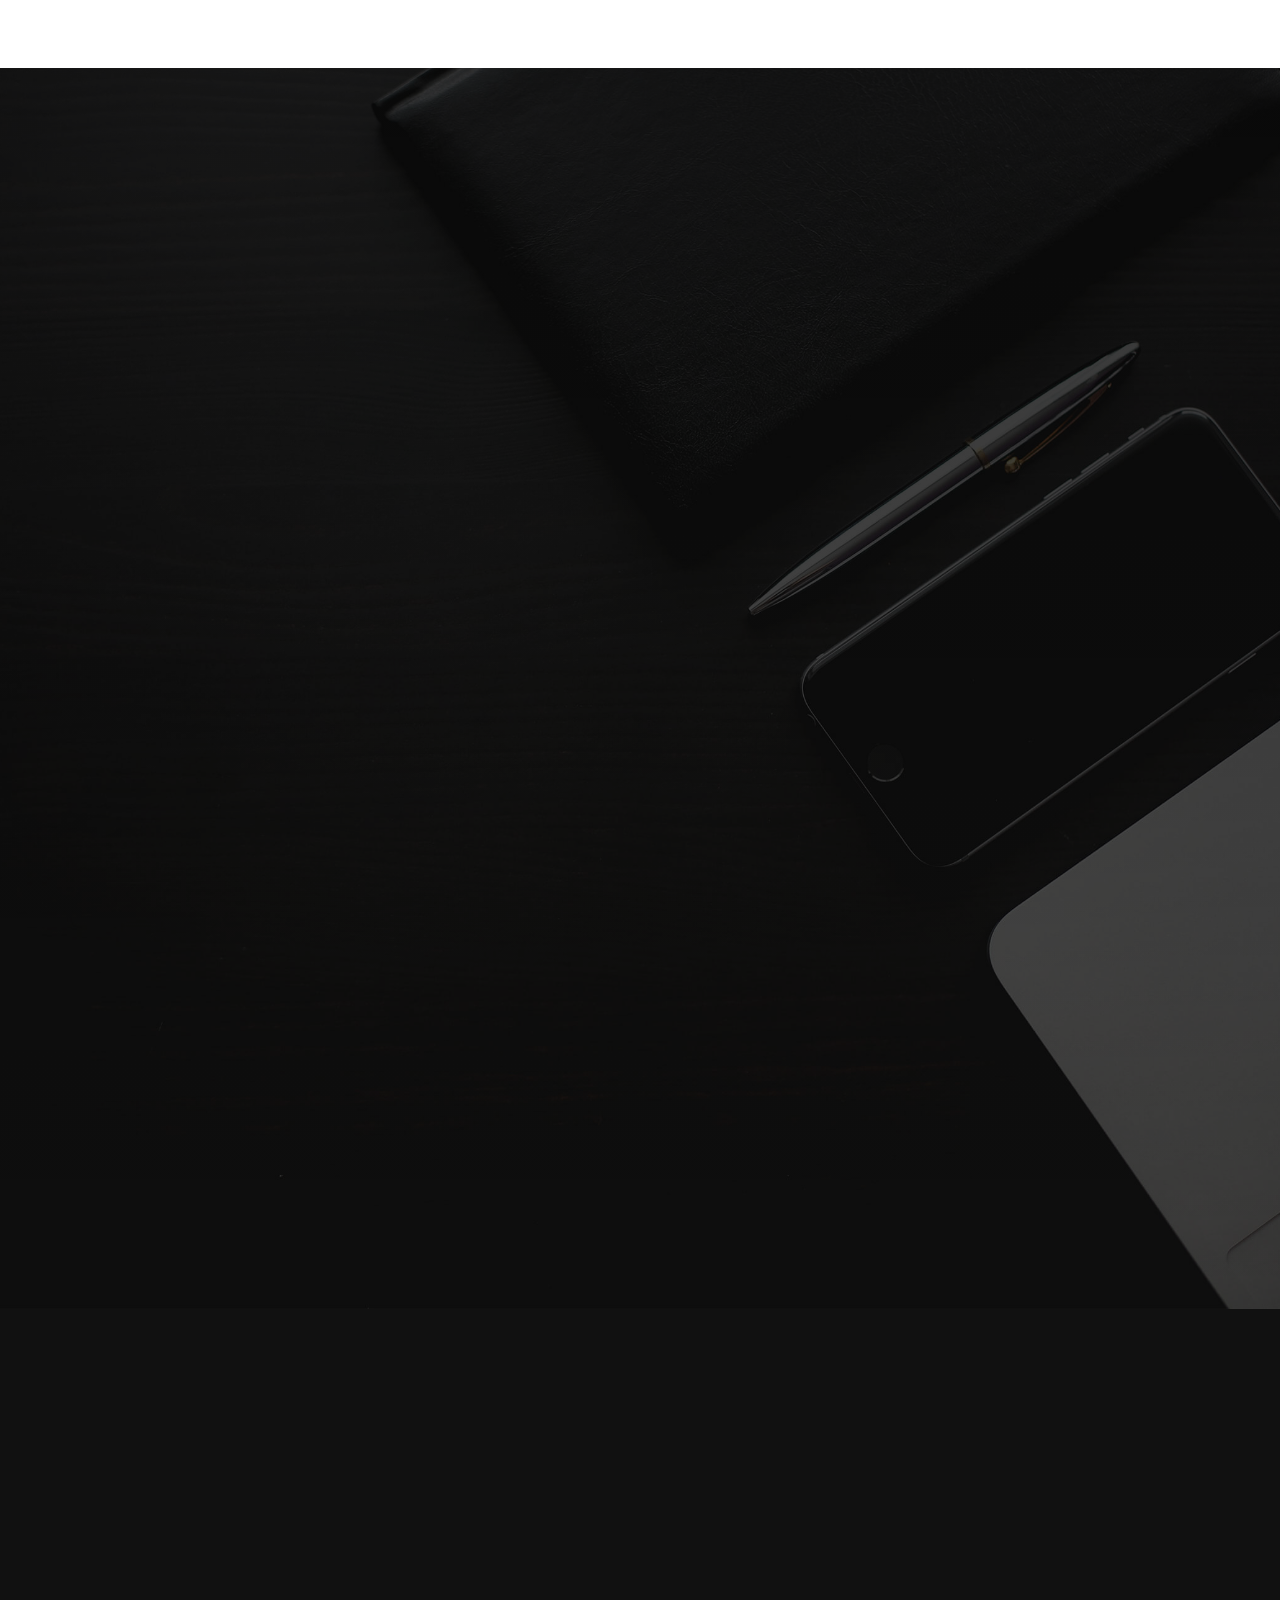
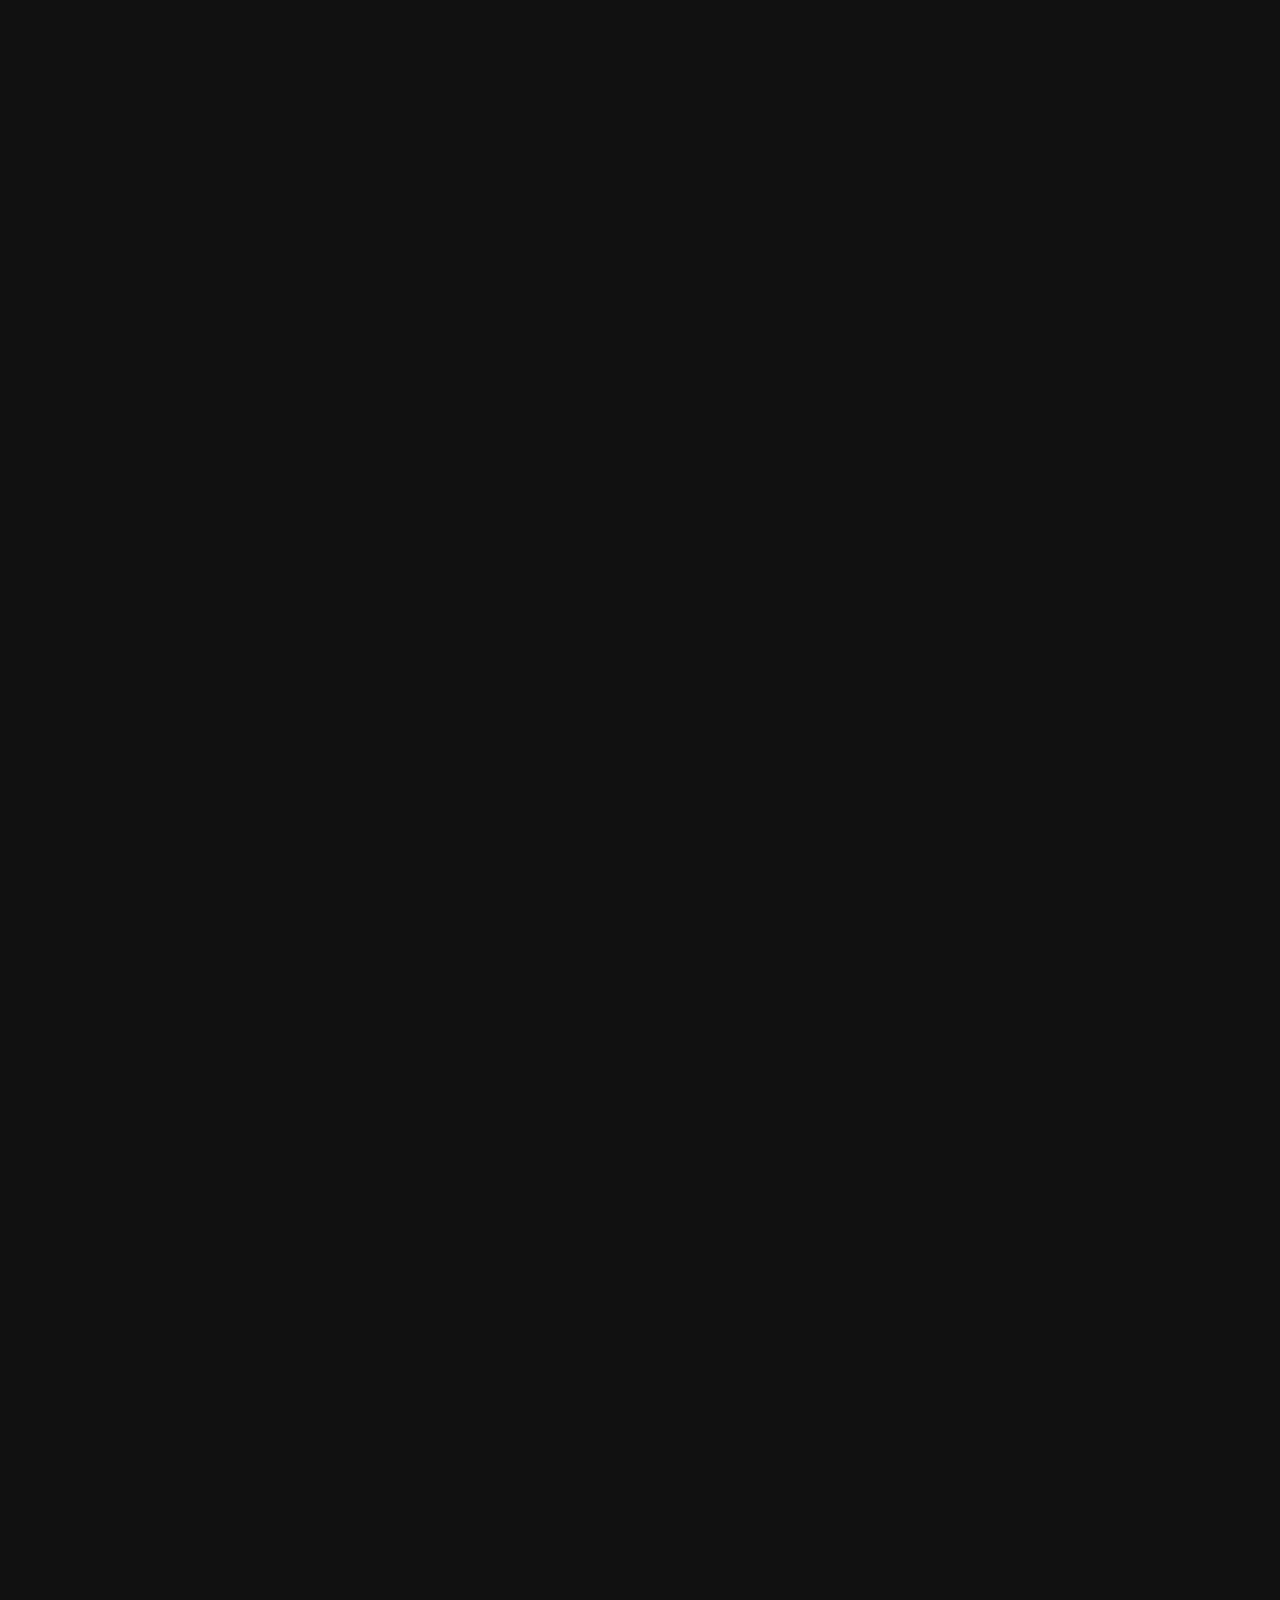
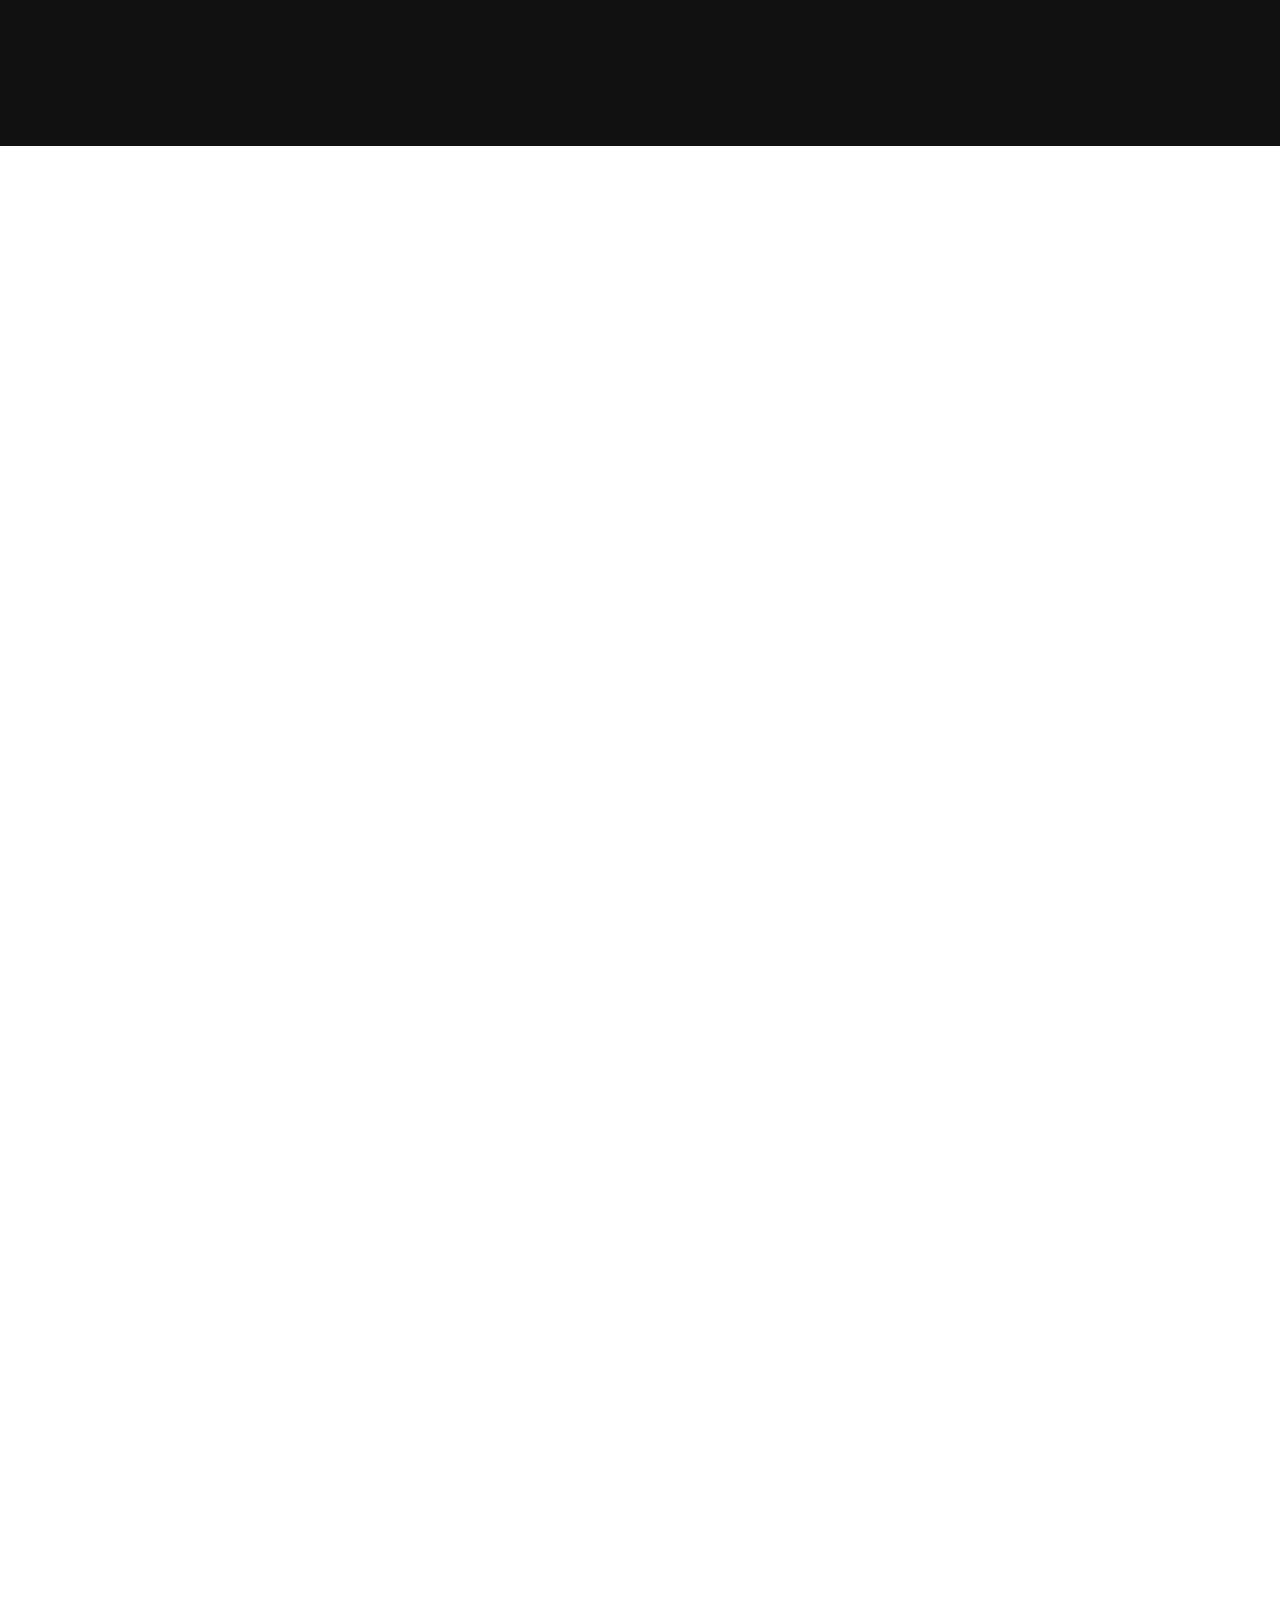
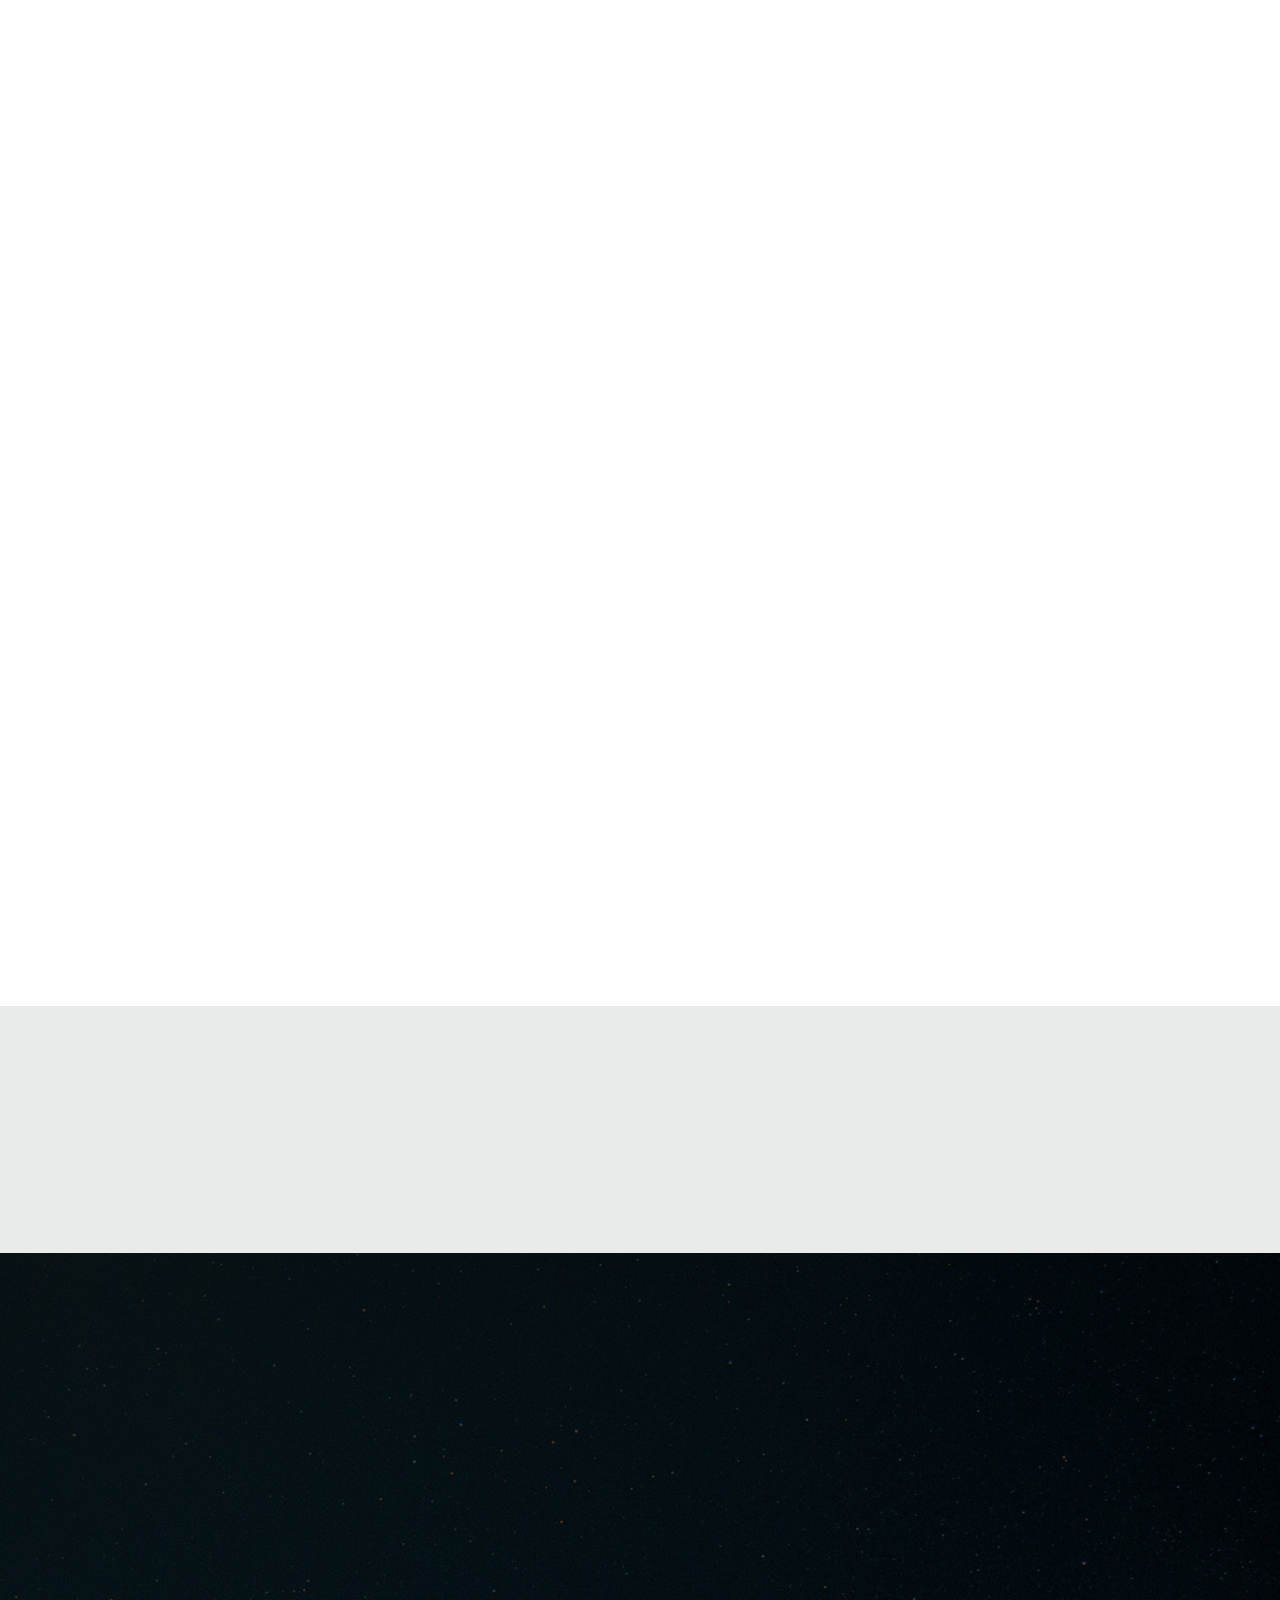
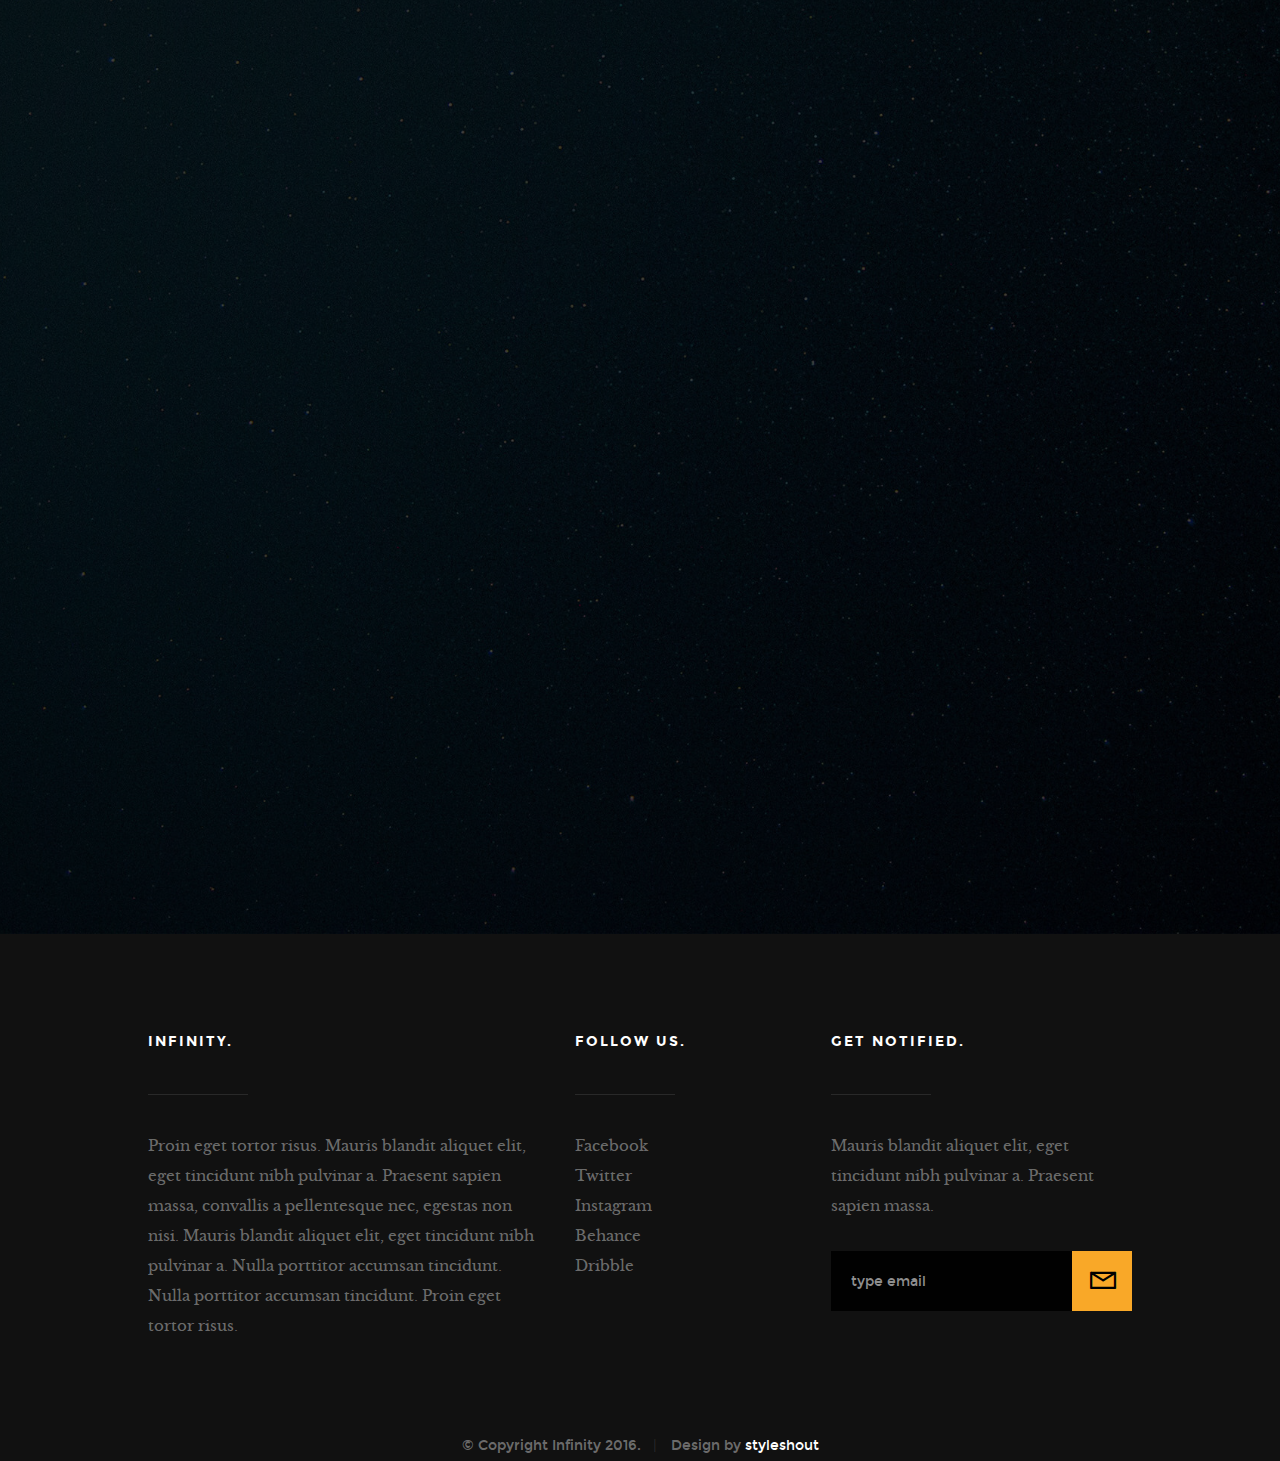
==== commit ccdbdeec: "Add files via upload" ====
--- a/index.html
+++ b/index.html
@@ -19,10 +19,14 @@
    ================================================== -->
    <link rel="stylesheet" href="css/base.css">
    <link rel="stylesheet" href="css/vendor.css">  
-   <link rel="stylesheet" href="css/main.css">  
+   <link rel="stylesheet" href="css/main.css">
+   <link href="https://fonts.googleapis.com/icon?family=Material+Icons" rel="stylesheet">
+   <link rel="stylesheet" href="node_modules/rpg-awesome/css/rpg-awesome.min.css">
+
+
 
    <!-- script
-   ================================================== -->
+   ===============+================================== -->
 	<script src="js/modernizr.js"></script>
 	<script src="js/pace.min.js"></script>
 
@@ -94,23 +98,23 @@
         
        
        
-<div class="slideshow-image" style= "background-image: url(../images/slideshow/slideshow-image1.JPG);" id="img1"></div>
-<div class="slideshow-image" style= "background-image: url(../images/slideshow/slideshow-image2.JPG);display:none;" id="img2"></div>
-<div class="slideshow-image" style= "background-image: url(../images/slideshow/slideshow-image3.JPG);display:none;" id="img3"></div>
-<div class="slideshow-image" style= "background-image: url(../images/slideshow/slideshow-image4.jpg);display:none;" id="img4"></div>
-<div class="slideshow-image" style= "background-image: url(../images/slideshow/slideshow-image5.JPG);display:none;" id="img5"></div>
-<div class="slideshow-image" style= "background-image: url(../images/slideshow/slideshow-image6.JPG);display:none;" id="img6"></div>
-<div class="slideshow-image" style= "background-image: url(../images/slideshow/slideshow-image7.JPG);display:none;" id="img7"></div>
-<div class="slideshow-image" style= "background-image: url(../images/slideshow/slideshow-image8.JPG);display:none;" id="img8"></div>
-<div class="slideshow-image" style= "background-image: url(../images/slideshow/slideshow-image9.JPG);display:none;" id="img9"></div>
-<div class="slideshow-image" style= "background-image: url(../images/slideshow/slideshow-image10.JPG);display:none;" id="img10"></div>
-<div class="slideshow-image" style= "background-image: url(../images/slideshow/slideshow-image11.JPG);display:none;" id="img11"></div>
-<div class="slideshow-image" style= "background-image: url(../images/slideshow/slideshow-image12.JPG);display:none;" id="img12"></div>
-<div class="slideshow-image" style= "background-image: url(../images/slideshow/slideshow-image13.JPG);display:none;" id="img13"></div>
-<div class="slideshow-image" style= "background-image: url(../images/slideshow/slideshow-image14.JPG);display:none;" id="img14"></div>
-<div class="slideshow-image" style= "background-image: url(../images/slideshow/slideshow-image15.JPG);display:none;" id="img15"></div>
-<div class="slideshow-image" style= "background-image: url(../images/slideshow/slideshow-image16.JPG);display:none;" id="img16"></div>
-<div class="slideshow-image" style= "background-image: url(../images/slideshow/slideshow-image17.JPG);display:none;" id="img17"></div>
+<div class="slideshow-image" style= "background-image: url(../hallowdawnlarp/images/slideshow/slideshow-image1.JPG);" id="img1"></div>
+<div class="slideshow-image" style= "background-image: url(../hallowdawnlarp/images/slideshow/slideshow-image2.JPG);display:none;" id="img2"></div>
+<div class="slideshow-image" style= "background-image: url(../hallowdawnlarp/images/slideshow/slideshow-image3.JPG);display:none;" id="img3"></div>
+<div class="slideshow-image" style= "background-image: url(../hallowdawnlarp/images/slideshow/slideshow-image4.JPG);display:none;" id="img4"></div>
+<div class="slideshow-image" style= "background-image: url(../hallowdawnlarp/images/slideshow/slideshow-image5.JPG);display:none;" id="img5"></div>
+<div class="slideshow-image" style= "background-image: url(../hallowdawnlarp/images/slideshow/slideshow-image6.JPG);display:none;" id="img6"></div>
+<div class="slideshow-image" style= "background-image: url(../hallowdawnlarp/images/slideshow/slideshow-image7.JPG);display:none;" id="img7"></div>
+<div class="slideshow-image" style= "background-image: url(../hallowdawnlarp/images/slideshow/slideshow-image8.JPG);display:none;" id="img8"></div>
+<div class="slideshow-image" style= "background-image: url(../hallowdawnlarp/images/slideshow/slideshow-image9.JPG);display:none;" id="img9"></div>
+<div class="slideshow-image" style= "background-image: url(../hallowdawnlarp/images/slideshow/slideshow-image10.JPG);display:none;" id="img10"></div>
+<div class="slideshow-image" style= "background-image: url(../hallowdawnlarp/images/slideshow/slideshow-image11.JPG);display:none;" id="img11"></div>
+<div class="slideshow-image" style= "background-image: url(../hallowdawnlarp/images/slideshow/slideshow-image12.JPG);display:none;" id="img12"></div>
+<div class="slideshow-image" style= "background-image: url(../hallowdawnlarp/images/slideshow/slideshow-image13.JPG);display:none;" id="img13"></div>
+<div class="slideshow-image" style= "background-image: url(../hallowdawnlarp/images/slideshow/slideshow-image14.JPG);display:none;" id="img14"></div>
+<div class="slideshow-image" style= "background-image: url(../hallowdawnlarp/images/slideshow/slideshow-image15.JPG);display:none;" id="img15"></div>
+<div class="slideshow-image" style= "background-image: url(../hallowdawnlarp/images/slideshow/slideshow-image16.JPG);display:none;" id="img16"></div>
+<div class="slideshow-image" style= "background-image: url(../hallowdawnlarp/images/slideshow/slideshow-image17.JPG);display:none;" id="img17"></div>
     <!--<img src="images/slideshow/IMG_7258.JPG" width="100%" height="100%" style="position:absolute; min-height: 100%;">   -->
 
    	<div class="overlay"></div>
@@ -129,6 +133,9 @@
 				  			<div class="more animate-intro">
 				  				<a class="smoothscroll button stroke" href="#about">
 				  					Learn More
+				  				</a><br>
+                                <a class="smoothscroll button stroke" href="#about">
+				  					Watch video
 				  				</a>
 				  			</div>							
 
@@ -189,7 +196,7 @@
    </section> <!-- end about -->
 
 
-   <!-- about
+   <!-- Services
    ================================================== -->
    <section id="services">
 
@@ -213,12 +220,12 @@
 
 	      	<div class="bgrid service-item animate-this">	
 
-	      		<span class="icon"><i class="icon-paint-brush"></i></span>            
+	      		<span class="icon"><i class="ra ra-sword"></i></span>   
 
 	            <div class="service-content">
 	            	<h3 class="h05">Sunday LARP</h3>
 
-		            <p>Join us every week from 2PM to 5PM at Henry W. Seale Park to Play LARP. <a href="#">Learn More.</a>
+		            <p>Join us every Sunday from 2PM to 5PM at Henry W. Seale Park to Play LARP. <a href="#sundaylarp" class="smoothscroll">Learn More.</a>
 	         		</p>	         		
 	         	</div> 	         	 
 
@@ -226,12 +233,12 @@
 
 				<div class="bgrid service-item animate-this">	
 
-					<span class="icon"><i class="icon-earth"></i></span>                          
+					<span class="icon"><i class="ra ra-shield"></i></span>                          
 
 	            <div class="service-content">	
-	            	<h3 class="h05">Web Design</h3>  
-
-		            <p>Sed ut perspiciatis unde omnis iste natus error sit voluptatem accusantium doloremque laudantium, totam rem aperiam, eaque ipsa quae ab illo inventore veritatis et quasi architecto beatae vitae dicta sunt explicabo. Nemo enim ipsam voluptatem quia voluptas sit aspernatur aut odit aut fugit.
+	            	<h3 class="h05">Saturday LARP</h3>  
+
+		            <p>Join us every other Saturday at CBJ to play LARP after the service. <a href="#top" class="smoothscroll">Learn More.</a>
 	         		</p>	         		
 	            </div>	                          
 
@@ -239,12 +246,12 @@
 
 			   <div class="bgrid service-item animate-this">
 
-			   	<span class="icon"><i class="icon-lego-block"></i></span>		            
+			   	<span class="icon"><i class="material-icons">wb_sunny</i></span>		            
 
 	            <div class="service-content">
-	            	<h3 class="h05">Web Development</h3>
-
-		            <p>Sed ut perspiciatis unde omnis iste natus error sit voluptatem accusantium doloremque laudantium, totam rem aperiam, eaque ipsa quae ab illo inventore veritatis et quasi architecto beatae vitae dicta sunt explicabo. Nemo enim ipsam voluptatem quia voluptas sit aspernatur aut odit aut fugit.
+	            	<h3 class="h05">Summer Camps</h3>
+
+		            <p>This summer, join us to play LARP in the weeks of XXX-XXX and YYY-YYY. <a href="#top" class="smoothscroll">Learn More.</a>
 	        			</p>
 	            </div> 	            	               
 
@@ -252,12 +259,12 @@
 
 				<div class="bgrid service-item animate-this">
 
-					<span class="icon"><i class="icon-megaphone"></i></span>	              
+					<span class="icon"><i class="fa fa-birthday-cake"></i></span>	              
 
 	            <div class="service-content">
-	            	<h3 class="h05">Marketing</h3>
-
-		            <p>Sed ut perspiciatis unde omnis iste natus error sit voluptatem accusantium doloremque laudantium, totam rem aperiam, eaque ipsa quae ab illo inventore veritatis et quasi architecto beatae vitae dicta sunt explicabo. Nemo enim ipsam voluptatem quia voluptas sit aspernatur aut odit aut fugit.
+	            	<h3 class="h05">Birthday Parties</h3>
+
+		            <p>Want to make your birthday party extra special? We got your back. We will host LARP themed birthday parties for you.  <a href="#top" class="smoothscroll">Learn More.</a>
 	         		</p>	         		
 	            </div>                
 
@@ -268,6 +275,93 @@
    	</div> <!-- end services-content -->   			
 
    </section> <!-- end services -->
+    
+    
+    
+    
+    
+       <!-- Sunday LARP
+   ================================================== -->
+   <section id="sundaylarp">
+
+   	<!--<div class="overlay"></div>
+   	<div class="gradient-overlay"></div>-->
+   	
+   	<div class="row narrow section-intro with-bottom-sep animate-this">
+   		<div class="col-full">
+   			
+   				<!--<h3>Services</h3>-->
+   			   <h1>Sunday LARP</h1>
+   			
+   			   <p class="lead">Lorem ipsum Elit ut consequat veniam eu nulla nulla reprehenderit reprehenderit sit velit in cupidatat ex aliquip ut cupidatat Excepteur tempor id irure sed dolore sint sunt voluptate ullamco nulla qui Duis qui culpa voluptate enim ea aute qui veniam in irure et nisi nostrud deserunt est officia minim.</p>
+   			
+   	   </div> <!-- end col-full -->
+        
+        
+        
+   	</div> <!-- end row -->
+       
+    <div class="row services-content animate-this">
+                <dl class="sundaylarp-info">
+                <h2 class="">Important Information</h2>
+				   <dt><strong>Where is Sunday LARP?</strong></dt>
+				      <dd>Sunday LARP takes place in Henry W. Seale Park. <a target="_blank" href="https://www.google.com/maps/place/Henry+W.+Seale+Park/@37.4359979,-122.1209391,17z/data=!3m1!4b1!4m5!3m4!1s0x808fba50303769a5:0x9788884290fc04b1!8m2!3d37.4359979!4d-122.1187504">View on map. </a></dd>
+				   <dt><strong>When does Sunday LARP take place?</strong></dt>
+				      <dd>Most weeks, LARP takes place from 2-5pm, but once a month there is a full day from 10-5pm. Be sure to check our calander to see what the next LARP is. </dd>
+                    <dt><strong>Whata ages are allowed?</strong></dt>
+				      <dd>For the purposes of safetey and maturity, we only allow people of fourth grade and up to play. There's no real maximum age, but most of the larpers are in 4th-9th grade. </dd>
+                    <dt><strong>How much does it cost?</strong></dt>
+				      <dd>The price is a recomended donation of $20 or however much you think is resonable. </dd>
+                    <dt><strong>How do I pay?</strong></dt>
+				      <dd>You may pay us in cash at the event, or you may us via paypal <a href="#top" class="smoothscroll">Here.</a> </dd>
+                    
+				      
+			   </dl>
+        <div class="sundaylarp-calander animate-this">
+            <h2>Upcoming Events</h2>
+            <div class="table-responsive" style="">
+
+	      		<table style="background-color: black;">
+						<tbody>
+
+						   <tr>
+						      <td style="">&nbsp;November 28, 2018</td>
+						      <td style="">&nbsp;Half Day</td>					    
+						   </tr>
+						   <tr>
+						      <td style="">&nbsp;November 4, 2018</td>
+						      <td style="">&nbsp;Half day</td>				    
+						   </tr>
+                            <tr>
+						      <td style="">&nbsp;November 11, 2018</td>
+						      <td style="">&nbsp;Half day</td>				    
+						   </tr>
+                            <tr>
+						      <td style="">&nbsp;November 18, 2018</td>
+						      <td style="">&nbsp;Full Day</td>				    
+						   </tr>
+                            
+						</tbody>
+				   </table>
+
+	      	</div>
+        </div>
+        <div class="sundaylarp-payment animate-this">
+            <h2>Pay with Paypal</h2>
+            <p>You may pay us online through here via paypal, or with cash. </p>
+            		     		<a class="button button-primary full-width" href="#">Pay with Paypal</a>
+
+        
+        </div>
+            
+       </div>
+       
+       
+
+ 			
+
+   </section> <!-- end Sunday LARP -->
+
 
 
    <!-- portfolio
@@ -712,4 +806,4 @@
 
 </body>
 
-</html>
+</html>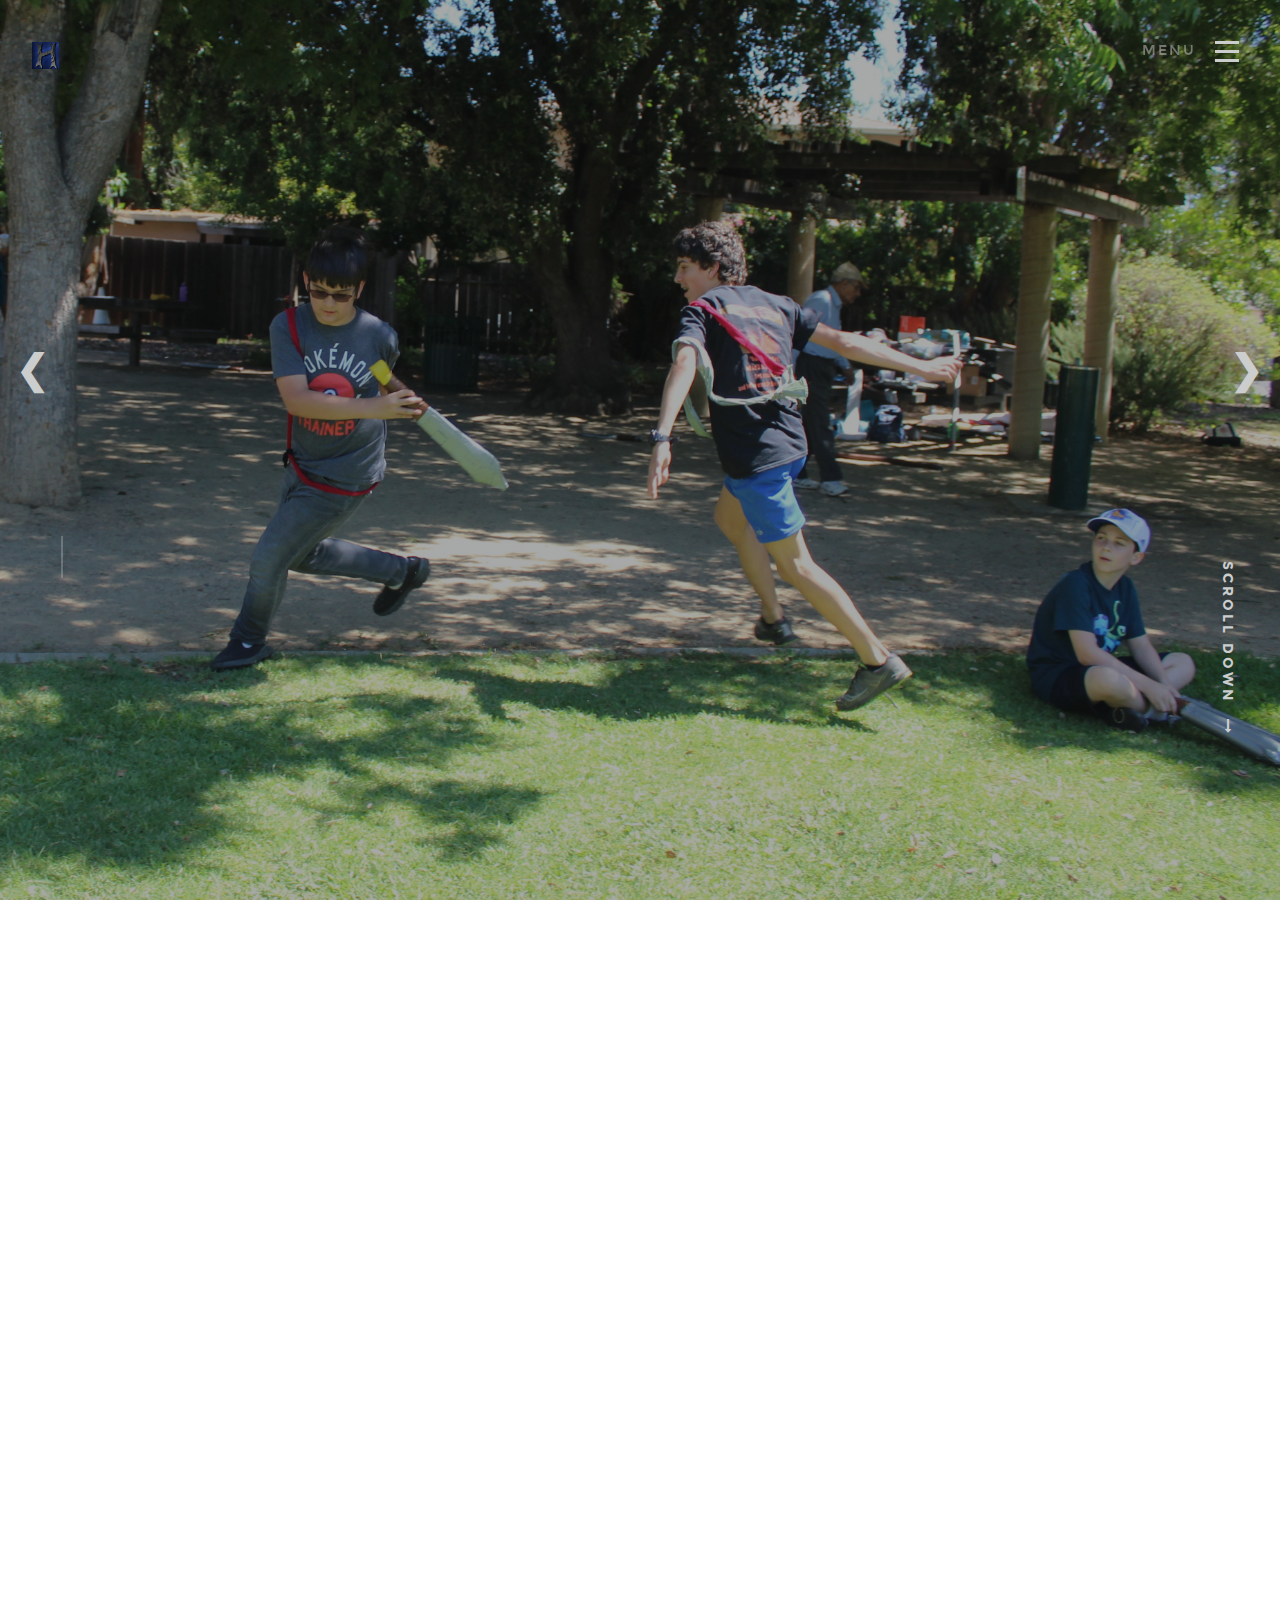
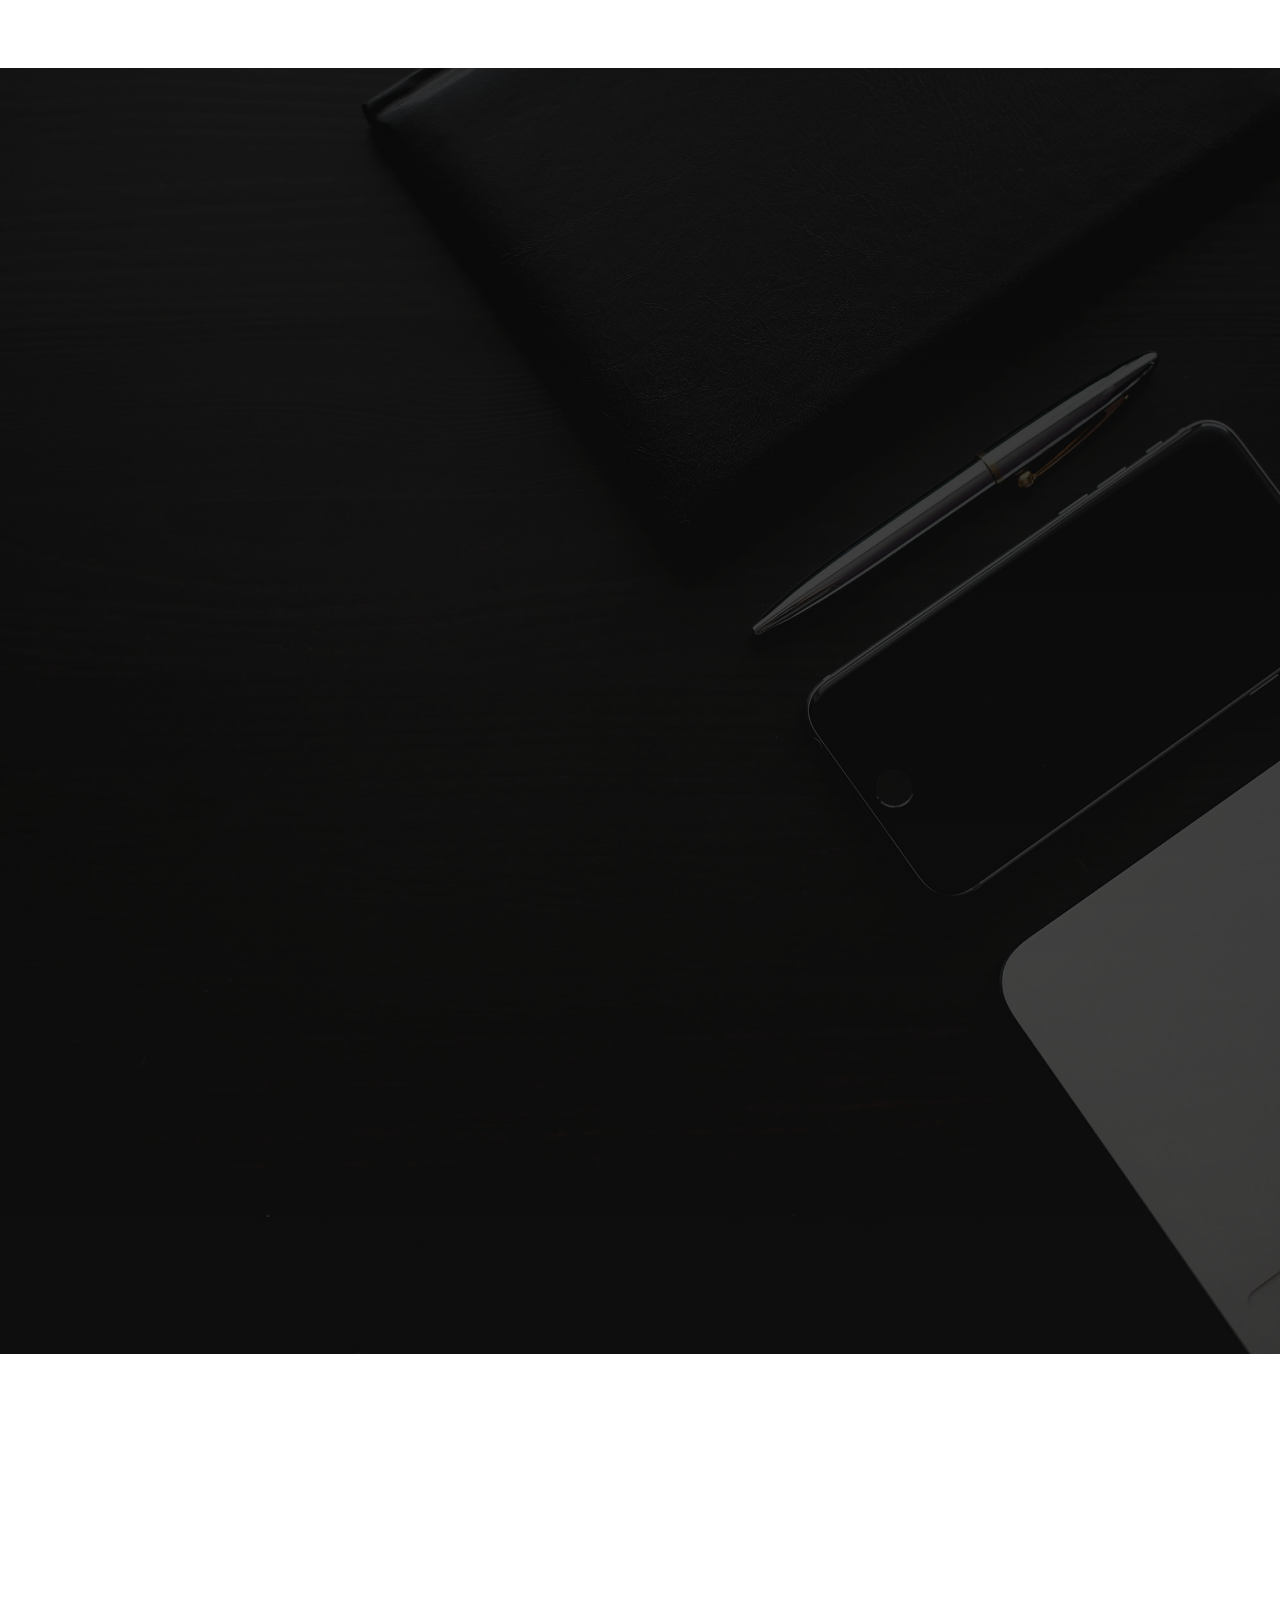
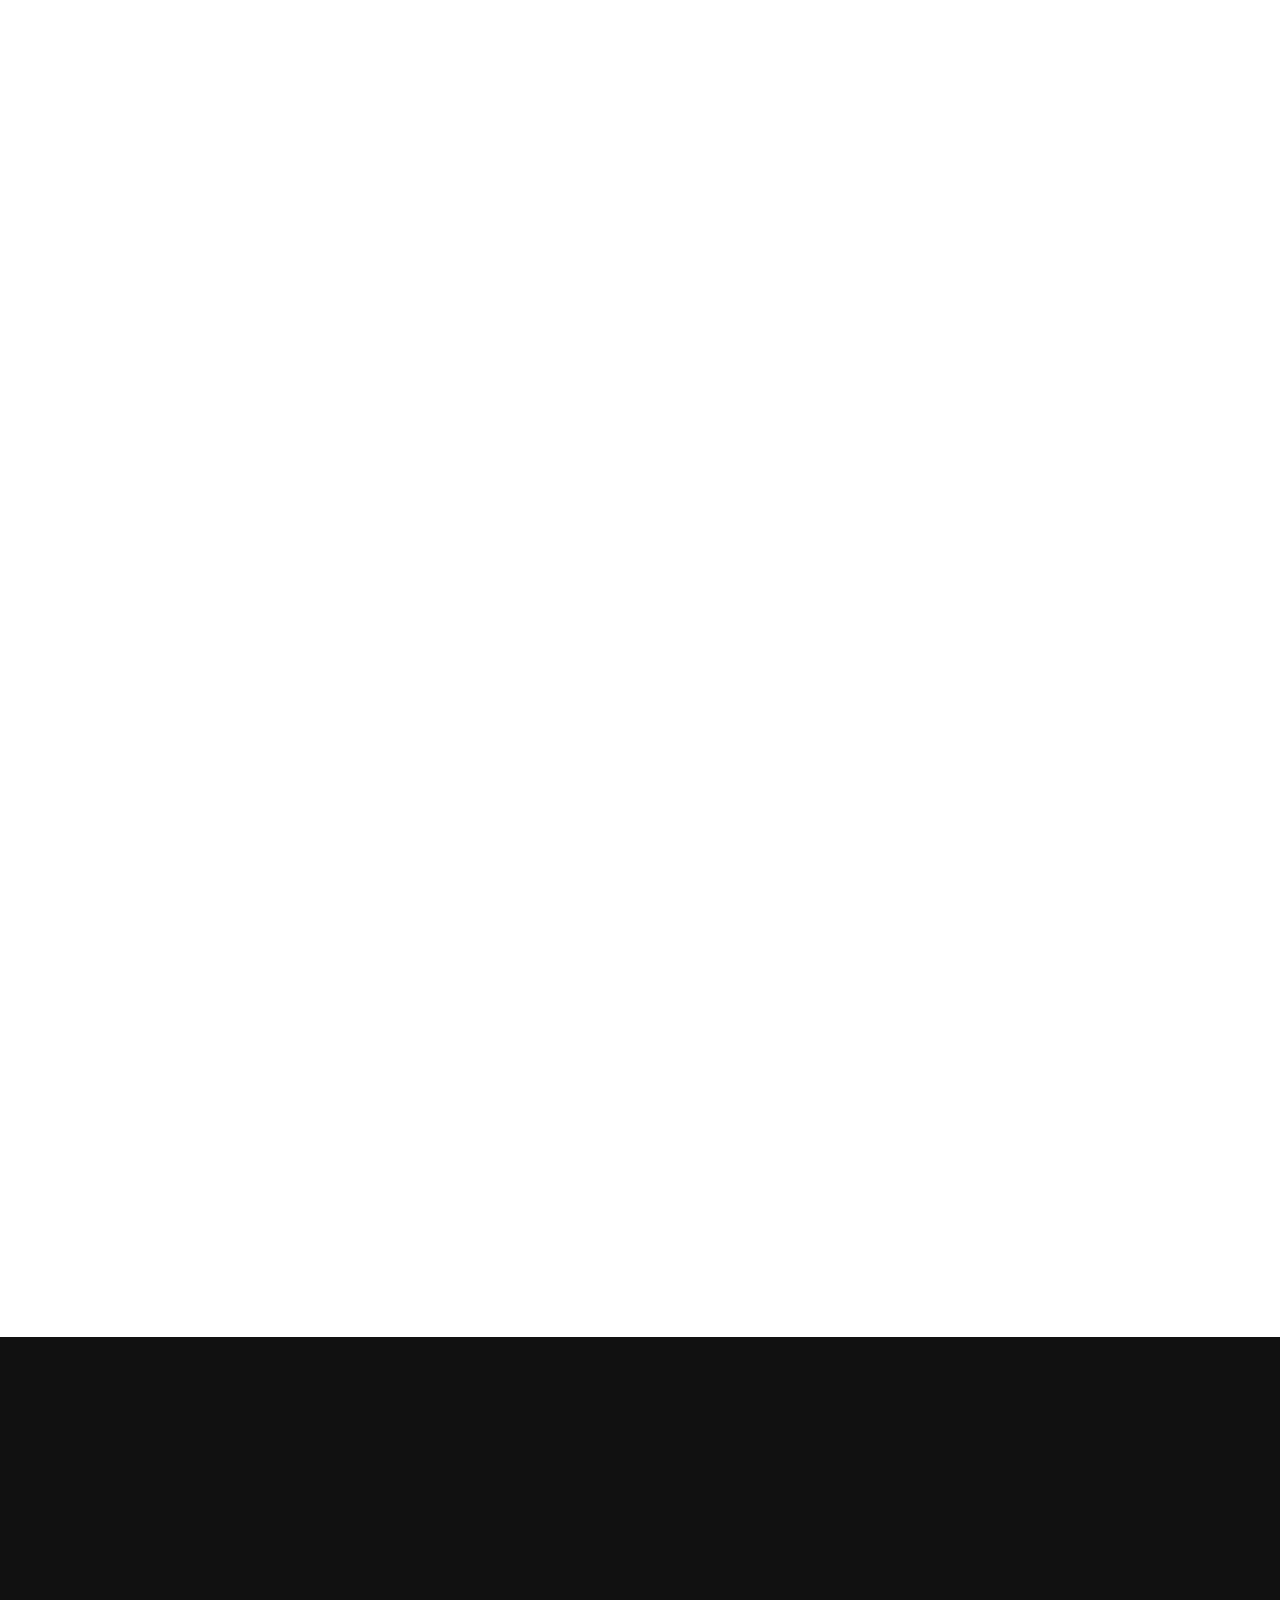
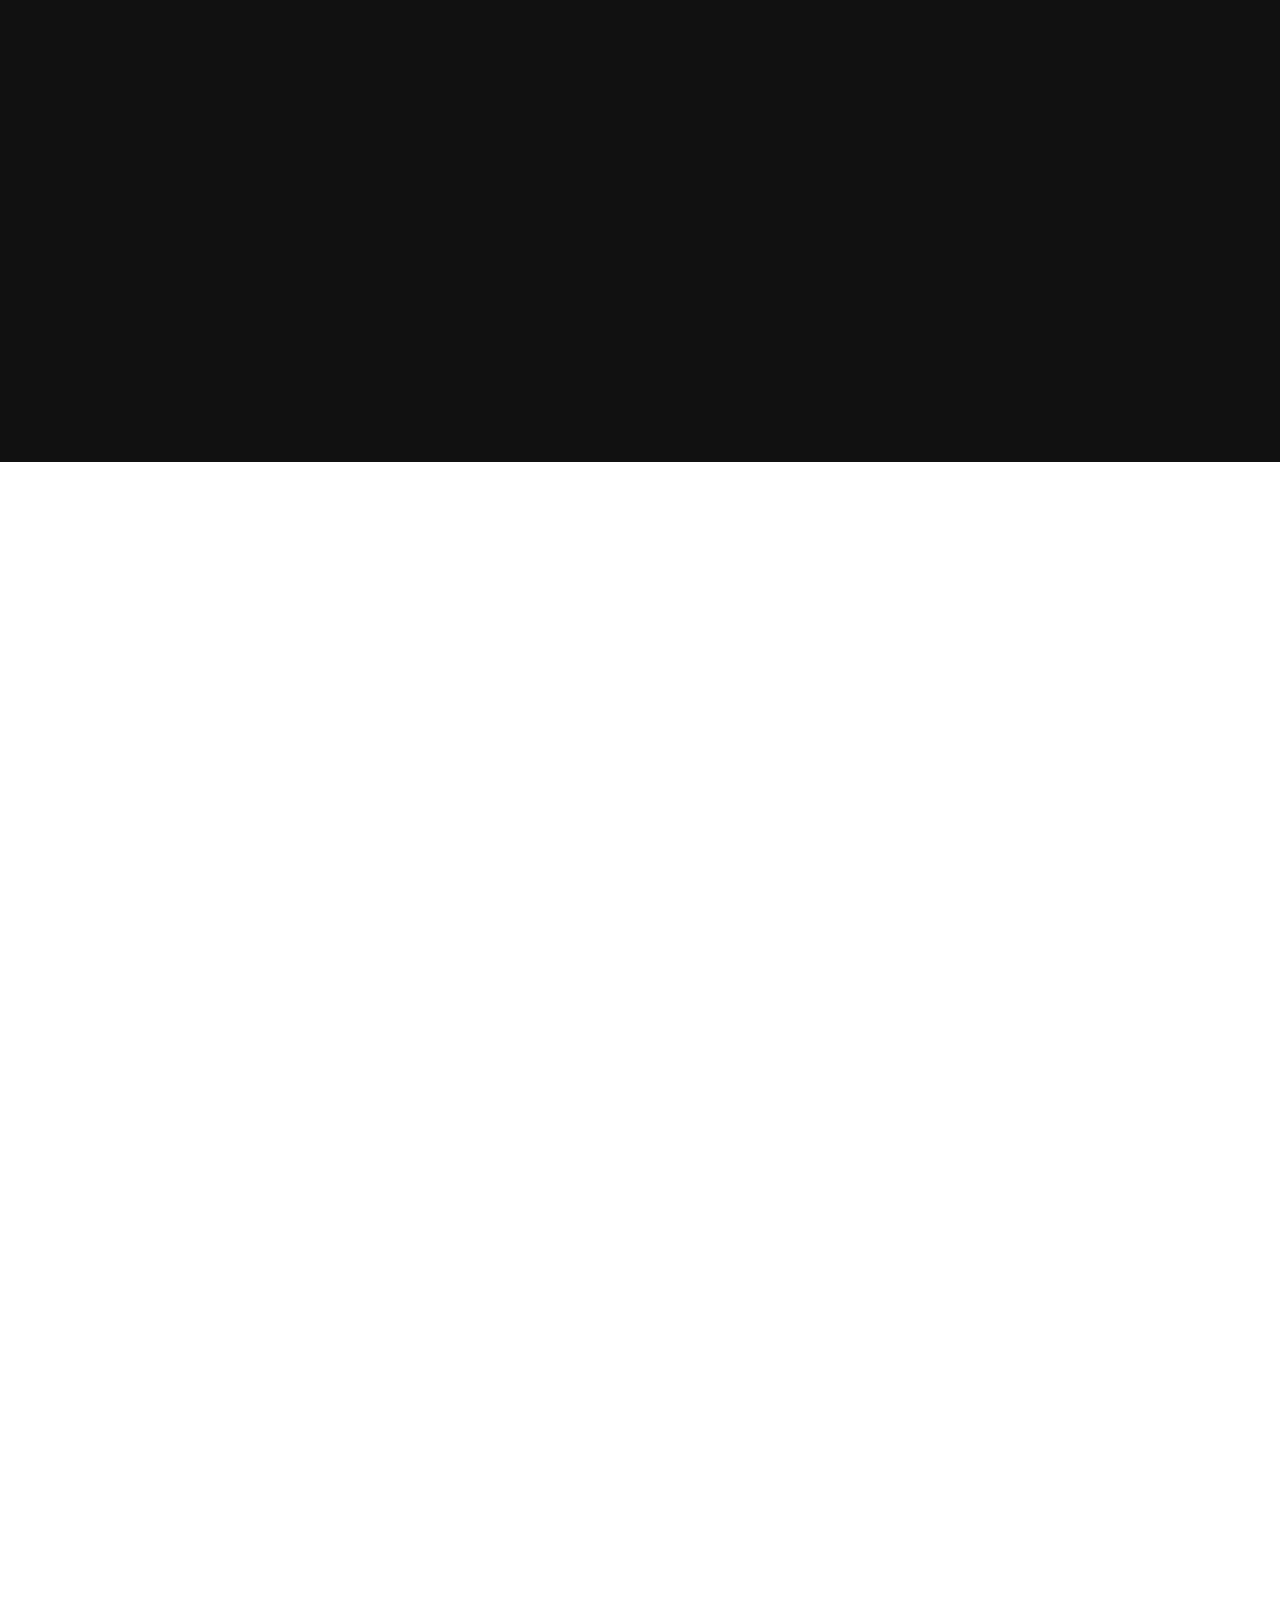
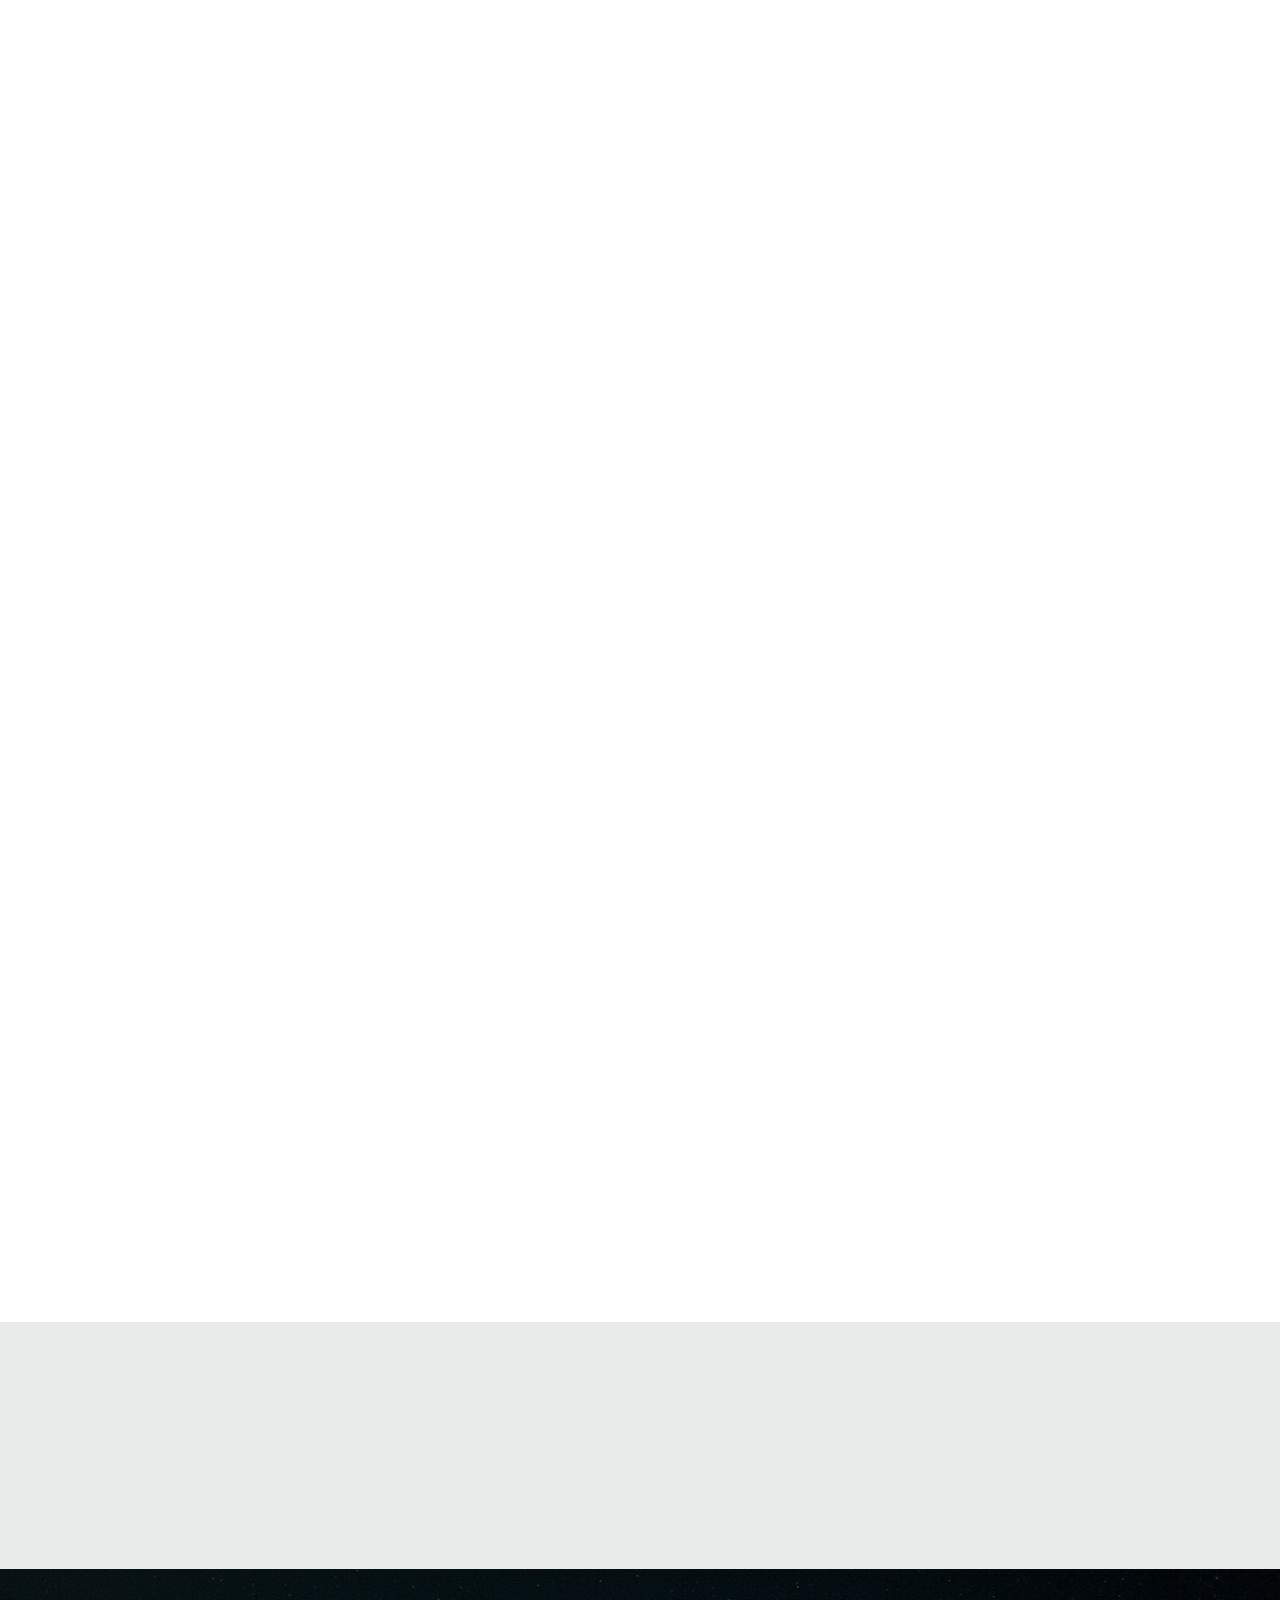
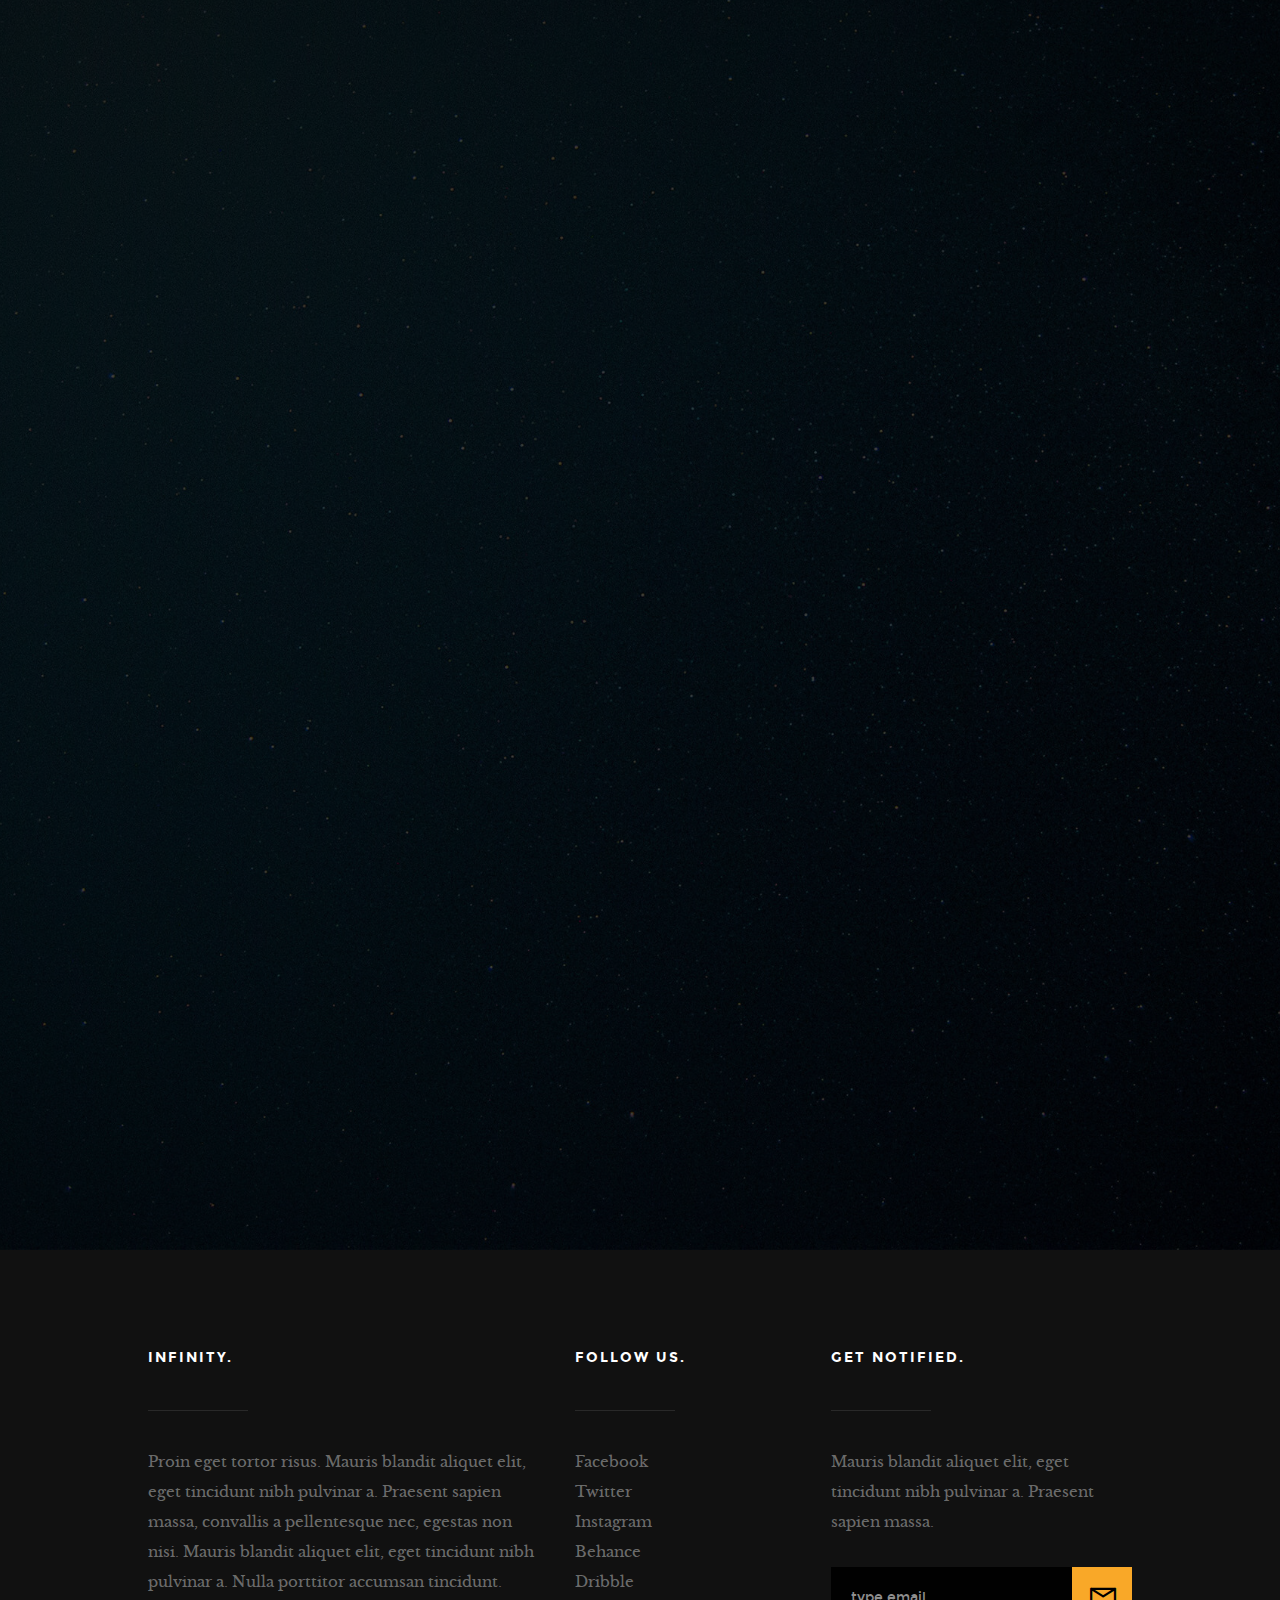
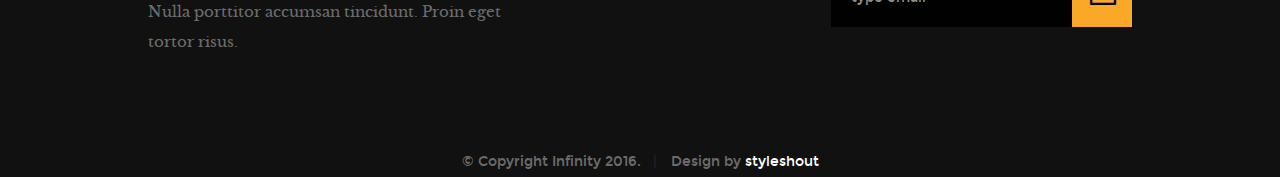
==== commit 9a7b341e: "Update index.html" ====
--- a/index.html
+++ b/index.html
@@ -98,23 +98,23 @@
         
        
        
-<div class="slideshow-image" style= "background-image: url(../hallowdawnlarp/images/slideshow/slideshow-image1.JPG);" id="img1"></div>
-<div class="slideshow-image" style= "background-image: url(../hallowdawnlarp/images/slideshow/slideshow-image2.JPG);display:none;" id="img2"></div>
-<div class="slideshow-image" style= "background-image: url(../hallowdawnlarp/images/slideshow/slideshow-image3.JPG);display:none;" id="img3"></div>
-<div class="slideshow-image" style= "background-image: url(../hallowdawnlarp/images/slideshow/slideshow-image4.JPG);display:none;" id="img4"></div>
-<div class="slideshow-image" style= "background-image: url(../hallowdawnlarp/images/slideshow/slideshow-image5.JPG);display:none;" id="img5"></div>
-<div class="slideshow-image" style= "background-image: url(../hallowdawnlarp/images/slideshow/slideshow-image6.JPG);display:none;" id="img6"></div>
-<div class="slideshow-image" style= "background-image: url(../hallowdawnlarp/images/slideshow/slideshow-image7.JPG);display:none;" id="img7"></div>
-<div class="slideshow-image" style= "background-image: url(../hallowdawnlarp/images/slideshow/slideshow-image8.JPG);display:none;" id="img8"></div>
-<div class="slideshow-image" style= "background-image: url(../hallowdawnlarp/images/slideshow/slideshow-image9.JPG);display:none;" id="img9"></div>
-<div class="slideshow-image" style= "background-image: url(../hallowdawnlarp/images/slideshow/slideshow-image10.JPG);display:none;" id="img10"></div>
-<div class="slideshow-image" style= "background-image: url(../hallowdawnlarp/images/slideshow/slideshow-image11.JPG);display:none;" id="img11"></div>
-<div class="slideshow-image" style= "background-image: url(../hallowdawnlarp/images/slideshow/slideshow-image12.JPG);display:none;" id="img12"></div>
-<div class="slideshow-image" style= "background-image: url(../hallowdawnlarp/images/slideshow/slideshow-image13.JPG);display:none;" id="img13"></div>
-<div class="slideshow-image" style= "background-image: url(../hallowdawnlarp/images/slideshow/slideshow-image14.JPG);display:none;" id="img14"></div>
-<div class="slideshow-image" style= "background-image: url(../hallowdawnlarp/images/slideshow/slideshow-image15.JPG);display:none;" id="img15"></div>
-<div class="slideshow-image" style= "background-image: url(../hallowdawnlarp/images/slideshow/slideshow-image16.JPG);display:none;" id="img16"></div>
-<div class="slideshow-image" style= "background-image: url(../hallowdawnlarp/images/slideshow/slideshow-image17.JPG);display:none;" id="img17"></div>
+<div class="slideshow-image" style= "background-image: url(images/slideshow/slideshow-image1.JPG);" id="img1"></div>
+<div class="slideshow-image" style= "background-image: url(images/slideshow/slideshow-image2.JPG);display:none;" id="img2"></div>
+<div class="slideshow-image" style= "background-image: url(images/slideshow/slideshow-image3.JPG);display:none;" id="img3"></div>
+<div class="slideshow-image" style= "background-image: url(images/slideshow/slideshow-image4.JPG);display:none;" id="img4"></div>
+<div class="slideshow-image" style= "background-image: url(images/slideshow/slideshow-image5.JPG);display:none;" id="img5"></div>
+<div class="slideshow-image" style= "background-image: url(images/slideshow/slideshow-image6.JPG);display:none;" id="img6"></div>
+<div class="slideshow-image" style= "background-image: url(images/slideshow/slideshow-image7.JPG);display:none;" id="img7"></div>
+<div class="slideshow-image" style= "background-image: url(images/slideshow/slideshow-image8.JPG);display:none;" id="img8"></div>
+<div class="slideshow-image" style= "background-image: url(images/slideshow/slideshow-image9.JPG);display:none;" id="img9"></div>
+<div class="slideshow-image" style= "background-image: url(images/slideshow/slideshow-image10.JPG);display:none;" id="img10"></div>
+<div class="slideshow-image" style= "background-image: url(images/slideshow/slideshow-image11.JPG);display:none;" id="img11"></div>
+<div class="slideshow-image" style= "background-image: url(images/slideshow/slideshow-image12.JPG);display:none;" id="img12"></div>
+<div class="slideshow-image" style= "background-image: url(images/slideshow/slideshow-image13.JPG);display:none;" id="img13"></div>
+<div class="slideshow-image" style= "background-image: url(images/slideshow/slideshow-image14.JPG);display:none;" id="img14"></div>
+<div class="slideshow-image" style= "background-image: url(images/slideshow/slideshow-image15.JPG);display:none;" id="img15"></div>
+<div class="slideshow-image" style= "background-image: url(images/slideshow/slideshow-image16.JPG);display:none;" id="img16"></div>
+<div class="slideshow-image" style= "background-image: url(images/slideshow/slideshow-image17.JPG);display:none;" id="img17"></div>
     <!--<img src="images/slideshow/IMG_7258.JPG" width="100%" height="100%" style="position:absolute; min-height: 100%;">   -->
 
    	<div class="overlay"></div>
@@ -806,4 +806,4 @@
 
 </body>
 
-</html>+</html>
--- a/css/main.css
+++ b/css/main.css
@@ -2022,6 +2022,144 @@
   }
 }
 
+/*===============================================================
+Sunday LARP*/
+
+#sundaylarp {
+  background-color: #FFFFFF;
+  /*background-image: url(../images/services-bg.jpg);*/
+  background-repeat: no-repeat;
+  background-position: center;
+  -webkit-background-size: cover;
+  -moz-background-size: cover;
+  background-size: cover;
+  min-height: 800px;
+  position: relative;
+  padding: 15rem 0 15rem;
+  color: rgba(0, 0, 0, 1);
+}
+#sundaylarp .overlay {
+  position: absolute;
+  top: 0;
+  left: 0;
+  width: 100%;
+  height: 100%;
+  background-color: rgba(5, 5, 5, 0.7);
+}
+#sundaylarp .gradient-overlay {
+  position: absolute;
+  top: 0;
+  left: 0;
+  width: 100%;
+  height: 100%;
+  opacity: .4;
+  background: -moz-linear-gradient(top, rgba(0, 0, 0, 0.85) 0%, transparent 100%);
+  background: -webkit-linear-gradient(top, rgba(0, 0, 0, 0.85) 0%, transparent 100%);
+  background: linear-gradient(to bottom, rgba(0, 0, 0, 0.85) 0%, transparent 100%);
+  filter: progid:DXImageTransform.Microsoft.gradient( startColorstr='#d9000000', endColorstr='#00000000',GradientType=0 );
+}
+#sundaylarp .section-intro h3 {
+  color: rgba(242, 242, 242, 0.5);
+}
+#sundaylarp .section-intro h1   {
+  color: #000000;
+}
+#sundaylarp .section-intro .lead {
+  color: rgba(21, 21 21);
+}
+#sundaylarp .services-content {
+  text-align: center;
+  max-width: 1040px;
+}
+#sundaylarp .services-list {
+  margin-top: 1.2rem;
+  text-align: center;
+}
+#sundaylarp .services-list .service-item {
+  margin-bottom: 3rem;
+  padding: 0 50px;
+}
+#sundaylarp .services-list .service-item p {
+  color: rgba(242, 242, 242, 0.5);
+}
+#sundaylarp .services-list .icon {
+  display: inline-block;
+  margin-bottom: 1.5rem;
+}
+#sundaylarp .services-list .icon i {
+  font-size: 5.4rem;
+  color: #f9a828;
+}
+#sundaylarp .services-list .h05 {
+  font-size: 1.7rem;
+  line-height: 1.765;
+  color: #FFFFFF;
+  margin-bottom: 3rem;
+}
+#sundaylarp h2{
+      font-family: "montserrat-bold", sans-serif;
+  font-size: 1.8rem;
+  line-height: 1.667;
+  text-transform: uppercase;
+  letter-spacing: .3rem;
+  position: relative;
+  margin-bottom: 1rem;
+    
+
+}
+
+#sundaylarp table{
+    
+     background-color:black;
+}
+
+#sundaylarp table td, th{
+     border-bottom: 2px solid rgb(100,100,100);
+     color:rgba(200,200,200)
+}
+
+/* ------------------------------------------------------------------- 
+ * responsive:
+ * sundaylarp
+ * ------------------------------------------------------------------- */
+@media only screen and (max-width: 1024px) {
+  #sundaylarp .services-list .service-item {
+    padding: 0 40px;
+  }
+}
+@media only screen and (max-width: 900px) {
+  #sundaylarp .services-list .service-item {
+    padding: 0 30px;
+  }
+}
+@media only screen and (max-width: 768px) {
+  #sundaylarp {
+    padding: 12rem 0 12rem;
+  }
+  #sundaylarp .services-content {
+    max-width: 550px;
+  }
+  #sundaylarp .services-list .service-item {
+    padding: 0 15px;
+  }
+  #sundaylarp .services-list .icon i {
+    font-size: 5.1rem;
+  }
+}
+@media only screen and (max-width: 600px) {
+  #sundaylarp .services-list .service-item {
+    padding: 0 10px;
+  }
+  #sundaylarp .services-list .icon i {
+    font-size: 5rem;
+  }
+}
+@media only screen and (max-width: 400px) {
+  #sundaylarp .services-list .service-item {
+    padding: 0;
+  }
+}
+
 
 /* ===================================================================
  *  13. portfolio - (_layout.scss)
--- a/node_modules/rpg-awesome/css/rpg-awesome.min.css
+++ b/node_modules/rpg-awesome/css/rpg-awesome.min.css
@@ -0,0 +1,5 @@
+@charset "UTF-8";/*!
+ * RPG Awesome 0.0.2 by Daniela Howe, Ivan Montiel
+ * License - https://github.com/nagoshiashumari/Rpg-Awesome/blob/master/LICENSE.md
+ * (Font: SIL OFL 1.1, CSS: MIT License)
+ */.ra-fw,.ra-li{text-align:center}@font-face{font-family:RPGAwesome;src:url(../fonts/rpgawesome-webfont.eot?v=0.1.0);src:url(../fonts/rpgawesome-webfont.eot?#iefix&v=0.1.0) format("embedded-opentype"),url(../fonts/rpgawesome-webfont.woff?v=0.1.0) format("woff"),url(../fonts/rpgawesome-webfont.ttf?v=0.1.0) format("truetype"),url(../fonts/rpgawesome-webfont.svg?v=0.1.0#rpg-awesome) format("svg");font-weight:400;font-style:normal}.ra{font-family:RPGAwesome;-moz-osx-font-smoothing:grayscale;-webkit-font-smoothing:antialiased;font-style:normal;font-variant:normal;font-weight:400;line-height:1;speak:none;text-transform:none}.ra-lg{font-size:1.3333333333em;line-height:.75em;vertical-align:-15%}.ra-2x{font-size:2em}.ra-3x{font-size:3em}.ra-4x{font-size:4em}.ra-5x{font-size:5em}.ra-fw{width:1.2857142857em}.ra-ul{list-style-type:none;margin-left:2.1428571429em;padding-left:0}.ra-ul>li{position:relative}.ra-li{left:-2.1428571429em;position:absolute;top:.1428571429em;width:2.1428571429em}.ra-li.ra-lg{left:-1.8571428571em}.ra-border{border:.08em solid #eee;border-radius:.1em;padding:.2em .25em .15em}.pull-right{float:right}.pull-left{float:left}.ra.pull-left{margin-right:.3em}.ra.pull-right{margin-left:.3em}.ra-spin{-webkit-animation:ra-spin 2s infinite linear;animation:ra-spin 2s infinite linear}@-webkit-keyframes ra-spin{0%{-webkit-transform:rotate(0);transform:rotate(0)}100%{-webkit-transform:rotate(359deg);transform:rotate(359deg)}}@keyframes ra-spin{0%{-webkit-transform:rotate(0);transform:rotate(0)}100%{-webkit-transform:rotate(359deg);transform:rotate(359deg)}}.ra-rotate-90{filter:progid:DXImageTransform.Microsoft.BasicImage(rotation=1);-webkit-transform:rotate(90deg);-ms-transform:rotate(90deg);transform:rotate(90deg)}.ra-rotate-180{filter:progid:DXImageTransform.Microsoft.BasicImage(rotation=2);-webkit-transform:rotate(180deg);-ms-transform:rotate(180deg);transform:rotate(180deg)}.ra-rotate-270{filter:progid:DXImageTransform.Microsoft.BasicImage(rotation=3);-webkit-transform:rotate(270deg);-ms-transform:rotate(270deg);transform:rotate(270deg)}.ra-flip-horizontal{filter:progid:DXImageTransform.Microsoft.BasicImage(rotation=0);-webkit-transform:scale(-1,1);-ms-transform:scale(-1,1);transform:scale(-1,1)}.ra-flip-vertical{filter:progid:DXImageTransform.Microsoft.BasicImage(rotation=2);-webkit-transform:scale(1,-1);-ms-transform:scale(1,-1);transform:scale(1,-1)}:root .ra-flip-horizontal,:root .ra-flip-vertical,:root .ra-rotate-180,:root .ra-rotate-270,:root .ra-rotate-90{filter:none}.ra-stack{display:inline-block;height:2em;line-height:2em;position:relative;vertical-align:middle;width:2em}.ra-stack-1x,.ra-stack-2x{left:0;position:absolute;text-align:center;width:100%}.ra-stack-1x{line-height:inherit}.ra-stack-2x{font-size:2em}.ra-inverse{color:#fff}.ra-acid:before{content:""}.ra-zigzag-leaf:before{content:""}.ra-archer:before{content:""}.ra-archery-target:before{content:""}.ra-arena:before{content:""}.ra-aries:before{content:""}.ra-arrow-cluster:before{content:""}.ra-arrow-flights:before{content:""}.ra-arson:before{content:""}.ra-aura:before{content:""}.ra-aware:before{content:""}.ra-axe:before{content:""}.ra-axe-swing:before{content:""}.ra-ball:before{content:""}.ra-barbed-arrow:before{content:""}.ra-barrier:before{content:""}.ra-bat-sword:before{content:""}.ra-battered-axe:before{content:""}.ra-batteries:before{content:""}.ra-battery-0:before{content:""}.ra-battery-25:before{content:""}.ra-battery-50:before{content:""}.ra-battery-75:before{content:""}.ra-battery-100:before{content:""}.ra-battery-black:before{content:""}.ra-battery-negative:before{content:""}.ra-battery-positive:before{content:""}.ra-battery-white:before{content:""}.ra-batwings:before{content:""}.ra-beam-wake:before{content:""}.ra-bear-trap:before{content:""}.ra-beer:before{content:""}.ra-beetle:before{content:""}.ra-bell:before{content:""}.ra-biohazard:before{content:""}.ra-bird-claw:before{content:""}.ra-bird-mask:before{content:""}.ra-blade-bite:before{content:""}.ra-blast:before{content:""}.ra-blaster:before{content:""}.ra-bleeding-eye:before{content:""}.ra-bleeding-hearts:before{content:""}.ra-bolt-shield:before{content:""}.ra-bomb-explosion:before{content:""}.ra-bombs:before{content:""}.ra-bone-bite:before{content:""}.ra-bone-knife:before{content:""}.ra-book:before{content:""}.ra-boomerang:before{content:""}.ra-boot-stomp:before{content:""}.ra-bottle-vapors:before{content:""}.ra-bottled-bolt:before{content:""}.ra-bottom-right:before{content:""}.ra-bowie-knife:before{content:""}.ra-bowling-pin:before{content:""}.ra-brain-freeze:before{content:""}.ra-brandy-bottle:before{content:""}.ra-bridge:before{content:""}.ra-broadhead-arrow:before{content:""}.ra-broadsword:before,.ra-sword:before{content:""}.ra-broken-bone:before{content:""}.ra-broken-bottle:before,.ra-broken-heart:before{content:""}.ra-broken-shield:before{content:""}.ra-broken-skull:before{content:""}.ra-bubbling-potion:before{content:""}.ra-bullets:before{content:""}.ra-burning-book:before{content:""}.ra-burning-embers:before{content:""}.ra-burning-eye:before{content:""}.ra-burning-meteor:before{content:""}.ra-burst-blob:before{content:""}.ra-butterfly:before{content:""}.ra-campfire:before{content:""}.ra-cancel:before{content:""}.ra-cancer:before{content:""}.ra-candle:before{content:""}.ra-candle-fire:before{content:""}.ra-cannon-shot:before{content:""}.ra-capitol:before{content:""}.ra-capricorn:before{content:""}.ra-carrot:before{content:""}.ra-castle-emblem:before{content:""}.ra-castle-flag:before{content:""}.ra-cat:before{content:""}.ra-chain:before{content:""}.ra-cheese:before{content:""}.ra-chemical-arrow:before{content:""}.ra-chessboard:before{content:""}.ra-chicken-leg:before{content:""}.ra-circle-of-circles:before{content:""}.ra-circular-saw:before{content:""}.ra-circular-shield:before{content:""}.ra-cloak-and-dagger:before{content:""}.ra-clockwork:before{content:""}.ra-clover:before{content:""}.ra-clovers:before{content:""}.ra-clovers-card:before{content:""}.ra-cluster-bomb:before{content:""}.ra-coffee-mug:before{content:""}.ra-cog:before{content:""}.ra-cog-wheel:before{content:""}.ra-cold-heart:before{content:""}.ra-compass:before{content:""}.ra-corked-tube:before{content:""}.ra-crab-claw:before{content:""}.ra-cracked-helm:before{content:""}.ra-cracked-shield:before{content:""}.ra-croc-sword:before{content:""}.ra-crossbow:before{content:""}.ra-crossed-axes:before{content:""}.ra-crossed-bones:before{content:""}.ra-crossed-pistols:before{content:""}.ra-crossed-sabres:before{content:""}.ra-crossed-swords:before{content:""}.ra-crown:before{content:""}.ra-crown-of-thorns:before{content:""}.ra-crowned-heart:before{content:""}.ra-crush:before{content:""}.ra-crystal-ball:before{content:""}.ra-crystal-cluster:before{content:""}.ra-crystal-wand:before{content:""}.ra-crystals:before{content:""}.ra-cubes:before{content:""}.ra-cut-palm:before{content:""}.ra-cycle:before{content:""}.ra-daggers:before{content:""}.ra-daisy:before{content:""}.ra-dead-tree:before{content:""}.ra-death-skull:before{content:""}.ra-decapitation:before{content:""}.ra-defibrillate:before{content:""}.ra-demolish:before{content:""}.ra-dervish-swords:before{content:""}.ra-desert-skull:before{content:""}.ra-diamond:before{content:""}.ra-diamonds:before{content:""}.ra-diamonds-card:before{content:""}.ra-dice-five:before{content:""}.ra-dice-four:before{content:""}.ra-dice-one:before{content:""}.ra-dice-six:before{content:""}.ra-dice-three:before{content:""}.ra-dice-two:before{content:""}.ra-dinosaur:before{content:""}.ra-divert:before{content:""}.ra-diving-dagger:before{content:""}.ra-double-team:before{content:""}.ra-doubled:before{content:""}.ra-dragon:before{content:""}.ra-dragon-breath:before{content:""}.ra-dragon-wing:before{content:""}.ra-dragonfly:before{content:""}.ra-drill:before{content:""}.ra-dripping-blade:before{content:""}.ra-dripping-knife:before{content:""}.ra-dripping-sword:before{content:""}.ra-droplet:before{content:""}.ra-droplet-splash:before{content:""}.ra-droplets:before{content:""}.ra-duel:before{content:""}.ra-egg:before{content:""}.ra-egg-pod:before{content:""}.ra-eggplant:before{content:""}.ra-emerald:before{content:""}.ra-energise:before{content:""}.ra-explosion:before{content:""}.ra-explosive-materials:before{content:""}.ra-eye-monster:before{content:""}.ra-eye-shield:before{content:""}.ra-eyeball:before{content:""}.ra-fairy:before{content:""}.ra-fairy-wand:before{content:""}.ra-fall-down:before{content:""}.ra-falling:before{content:""}.ra-fast-ship:before{content:""}.ra-feather-wing:before{content:""}.ra-feathered-wing:before{content:""}.ra-fedora:before{content:""}.ra-fire:before{content:""}.ra-fire-bomb:before{content:""}.ra-fire-breath:before{content:""}.ra-fire-ring:before{content:""}.ra-fire-shield:before{content:""}.ra-fire-symbol:before{content:""}.ra-fireball-sword:before{content:""}.ra-fish:before{content:""}.ra-fizzing-flask:before{content:""}.ra-flame-symbol:before{content:""}.ra-flaming-arrow:before{content:""}.ra-flaming-claw:before{content:""}.ra-flaming-trident:before{content:""}.ra-flask:before{content:""}.ra-flat-hammer:before{content:""}.ra-flower:before{content:""}.ra-flowers:before{content:""}.ra-fluffy-swirl:before{content:""}.ra-focused-lightning:before{content:""}.ra-food-chain:before{content:""}.ra-footprint:before{content:""}.ra-forging:before{content:""}.ra-forward:before{content:""}.ra-fox:before{content:""}.ra-frost-emblem:before{content:""}.ra-frostfire:before{content:""}.ra-frozen-arrow:before{content:""}.ra-gamepad-cross:before{content:""}.ra-gavel:before{content:""}.ra-gear-hammer:before{content:""}.ra-gear-heart:before{content:""}.ra-gears:before{content:""}.ra-gecko:before{content:""}.ra-gem:before{content:""}.ra-gem-pendant:before{content:""}.ra-gemini:before{content:""}.ra-glass-heart:before{content:""}.ra-gloop:before{content:""}.ra-gold-bar:before{content:""}.ra-grappling-hook:before{content:""}.ra-grass:before{content:""}.ra-grass-patch:before{content:""}.ra-grenade:before{content:""}.ra-groundbreaker:before{content:""}.ra-guarded-tower:before{content:""}.ra-guillotine:before{content:""}.ra-halberd:before{content:""}.ra-hammer:before{content:""}.ra-hammer-drop:before{content:""}.ra-hand:before{content:""}.ra-hand-emblem:before{content:""}.ra-hand-saw:before{content:""}.ra-harpoon-trident:before{content:""}.ra-health:before{content:""}.ra-health-decrease:before{content:""}.ra-health-increase:before{content:""}.ra-heart-bottle:before{content:""}.ra-heart-tower:before{content:""}.ra-heartburn:before{content:""}.ra-hearts:before{content:""}.ra-hearts-card:before{content:""}.ra-heat-haze:before{content:""}.ra-heavy-fall:before{content:""}.ra-heavy-shield:before{content:""}.ra-helmet:before{content:""}.ra-help:before{content:""}.ra-hive-emblem:before{content:""}.ra-hole-ladder:before{content:""}.ra-honeycomb:before{content:""}.ra-hood:before{content:""}.ra-horn-call:before{content:""}.ra-horns:before{content:""}.ra-horseshoe:before{content:""}.ra-hospital-cross:before{content:""}.ra-hot-surface:before{content:""}.ra-hourglass:before{content:""}.ra-hydra:before{content:""}.ra-hydra-shot:before{content:""}.ra-ice-cube:before{content:""}.ra-implosion:before{content:""}.ra-incense:before{content:""}.ra-insect-jaws:before{content:""}.ra-interdiction:before{content:""}.ra-jetpack:before{content:""}.ra-jigsaw-piece:before{content:""}.ra-kaleidoscope:before{content:""}.ra-kettlebell:before{content:""}.ra-key:before{content:""}.ra-key-basic:before{content:""}.ra-kitchen-knives:before{content:""}.ra-knife:before{content:""}.ra-knife-fork:before{content:""}.ra-knight-helmet:before{content:""}.ra-kunai:before{content:""}.ra-lantern-flame:before{content:""}.ra-large-hammer:before{content:""}.ra-laser-blast:before{content:""}.ra-laser-site:before{content:""}.ra-lava:before{content:""}.ra-leaf:before{content:""}.ra-leo:before{content:""}.ra-level-four:before{content:""}.ra-level-four-advanced:before{content:""}.ra-level-three:before{content:""}.ra-level-three-advanced:before{content:""}.ra-level-two:before{content:""}.ra-level-two-advanced:before{content:""}.ra-lever:before{content:""}.ra-libra:before{content:""}.ra-light-bulb:before{content:""}.ra-lighthouse:before{content:""}.ra-lightning:before{content:""}.ra-lightning-bolt:before{content:""}.ra-lightning-storm:before{content:""}.ra-lightning-sword:before{content:""}.ra-lightning-trio:before{content:""}.ra-lion:before{content:""}.ra-lit-candelabra:before{content:""}.ra-load:before{content:""}.ra-locked-fortress:before{content:""}.ra-love-howl:before{content:""}.ra-maggot:before{content:""}.ra-magnet:before{content:""}.ra-mass-driver:before{content:""}.ra-match:before{content:""}.ra-meat:before{content:""}.ra-meat-hook:before{content:""}.ra-medical-pack:before{content:""}.ra-metal-gate:before{content:""}.ra-microphone:before{content:""}.ra-mine-wagon:before{content:""}.ra-mining-diamonds:before{content:""}.ra-mirror:before{content:""}.ra-monster-skull:before{content:""}.ra-mountains:before{content:""}.ra-moon-sun:before{content:""}.ra-mp5:before{content:""}.ra-muscle-fat:before{content:""}.ra-muscle-up:before{content:""}.ra-musket:before{content:""}.ra-nails:before{content:""}.ra-nodular:before{content:""}.ra-noose:before{content:""}.ra-nuclear:before{content:""}.ra-ocarina:before{content:""}.ra-ocean-emblem:before{content:""}.ra-octopus:before{content:""}.ra-omega:before{content:""}.ra-on-target:before{content:""}.ra-ophiuchus:before{content:""}.ra-overhead:before{content:""}.ra-overmind:before{content:""}.ra-palm-tree:before{content:""}.ra-pawn:before{content:""}.ra-pawprint:before{content:""}.ra-perspective-dice-five:before{content:""}.ra-perspective-dice-four:before{content:""}.ra-perspective-dice-one:before{content:""}.ra-perspective-dice-random:before{content:""}.ra-perspective-dice-six:before{content:""}.ra-perspective-dice-two:before{content:""}.ra-perspective-dice-three:before{content:""}.ra-pill:before{content:""}.ra-pills:before{content:""}.ra-pine-tree:before{content:""}.ra-ping-pong:before{content:""}.ra-pisces:before{content:""}.ra-plain-dagger:before{content:""}.ra-player:before{content:""}.ra-player-despair:before{content:""}.ra-player-dodge:before{content:""}.ra-player-king:before{content:""}.ra-player-lift:before{content:""}.ra-player-pain:before{content:""}.ra-player-pyromaniac:before{content:""}.ra-player-shot:before{content:""}.ra-player-teleport:before{content:""}.ra-player-thunder-struck:before{content:""}.ra-podium:before{content:""}.ra-poison-cloud:before{content:""}.ra-potion:before{content:""}.ra-pyramids:before{content:""}.ra-queen-crown:before{content:""}.ra-quill-ink:before{content:""}.ra-rabbit:before{content:""}.ra-radar-dish:before{content:""}.ra-radial-balance:before{content:""}.ra-radioactive:before{content:""}.ra-raven:before{content:""}.ra-reactor:before{content:""}.ra-recycle:before{content:""}.ra-regeneration:before{content:""}.ra-relic-blade:before{content:""}.ra-repair:before{content:""}.ra-reverse:before{content:""}.ra-revolver:before{content:""}.ra-rifle:before{content:""}.ra-ringing-bell:before{content:""}.ra-roast-chicken:before{content:""}.ra-robot-arm:before{content:""}.ra-round-bottom-flask:before{content:""}.ra-round-shield:before{content:""}.ra-rss:before{content:""}.ra-rune-stone:before{content:""}.ra-sagittarius:before{content:""}.ra-sapphire:before{content:""}.ra-satellite:before{content:""}.ra-save:before{content:""}.ra-scorpio:before{content:""}.ra-scroll-unfurled:before{content:""}.ra-scythe:before{content:""}.ra-sea-serpent:before{content:""}.ra-seagull:before{content:""}.ra-shark:before{content:""}.ra-sheep:before{content:""}.ra-sheriff:before{content:""}.ra-shield:before{content:""}.ra-ship-emblem:before{content:""}.ra-shoe-prints:before{content:""}.ra-shot-through-the-heart:before{content:""}.ra-shotgun-shell:before{content:""}.ra-shovel:before{content:""}.ra-shuriken:before{content:""}.ra-sickle:before{content:""}.ra-sideswipe:before{content:""}.ra-site:before{content:""}.ra-skull:before{content:""}.ra-skull-trophy:before{content:""}.ra-slash-ring:before{content:""}.ra-small-fire:before{content:""}.ra-snail:before{content:""}.ra-snake:before{content:""}.ra-snorkel:before{content:""}.ra-snowflake:before{content:""}.ra-soccer-ball:before{content:""}.ra-spades:before{content:""}.ra-spades-card:before{content:""}.ra-spawn-node:before{content:""}.ra-spear-head:before{content:""}.ra-speech-bubble:before{content:""}.ra-speech-bubbles:before{content:""}.ra-spider-face:before{content:""}.ra-spikeball:before{content:""}.ra-spiked-mace:before{content:""}.ra-spiked-tentacle:before{content:""}.ra-spinning-sword:before{content:""}.ra-spiral-shell:before{content:""}.ra-splash:before{content:""}.ra-spray-can:before{content:""}.ra-sprout:before{content:""}.ra-sprout-emblem:before{content:""}.ra-stopwatch:before{content:""}.ra-suckered-tentacle:before{content:""}.ra-suits:before{content:""}.ra-sun:before{content:""}.ra-sun-symbol:before{content:""}.ra-sunbeams:before{content:""}.ra-super-mushroom:before{content:""}.ra-supersonic-arrow:before{content:""}.ra-surveillance-camera:before{content:""}.ra-syringe:before{content:""}.ra-target-arrows:before{content:""}.ra-target-laser:before{content:""}.ra-targeted:before{content:""}.ra-taurus:before{content:""}.ra-telescope:before{content:""}.ra-tentacle:before{content:""}.ra-tesla:before{content:""}.ra-thorn-arrow:before{content:""}.ra-thorny-vine:before{content:""}.ra-three-keys:before{content:""}.ra-tic-tac-toe:before{content:""}.ra-toast:before{content:""}.ra-tombstone:before{content:""}.ra-tooth:before{content:""}.ra-torch:before{content:""}.ra-tower:before{content:""}.ra-trail:before{content:""}.ra-trefoil-lily:before{content:""}.ra-trident:before{content:""}.ra-triforce:before{content:""}.ra-trophy:before{content:""}.ra-turd:before{content:""}.ra-two-dragons:before{content:""}.ra-two-hearts:before{content:""}.ra-uncertainty:before{content:""}.ra-underhand:before{content:""}.ra-unplugged:before{content:""}.ra-vase:before{content:""}.ra-venomous-snake:before{content:""}.ra-vest:before{content:""}.ra-vial:before{content:""}.ra-vine-whip:before{content:""}.ra-virgo:before{content:""}.ra-water-drop:before{content:""}.ra-wifi:before{content:""}.ra-wireless-signal:before{content:""}.ra-wolf-head:before{content:""}.ra-wolf-howl:before{content:""}.ra-wooden-sign:before{content:""}.ra-wrench:before{content:""}.ra-wyvern:before{content:""}.ra-x-mark:before{content:""}.ra-zebra-shield:before{content:""}.ra-arcane-mask:before{content:""}.ra-aquarius:before{content:""}.ra-apple:before{content:""}.ra-anvil:before{content:""}.ra-ankh:before{content:""}.ra-angel-wings:before{content:""}.ra-anchor:before{content:""}.ra-ammo-bag:before{content:""}.ra-alligator-clip:before{content:""}.ra-all-for-one:before{content:""}.ra-alien-fire:before{content:""}.ra-acorn:before{content:""}